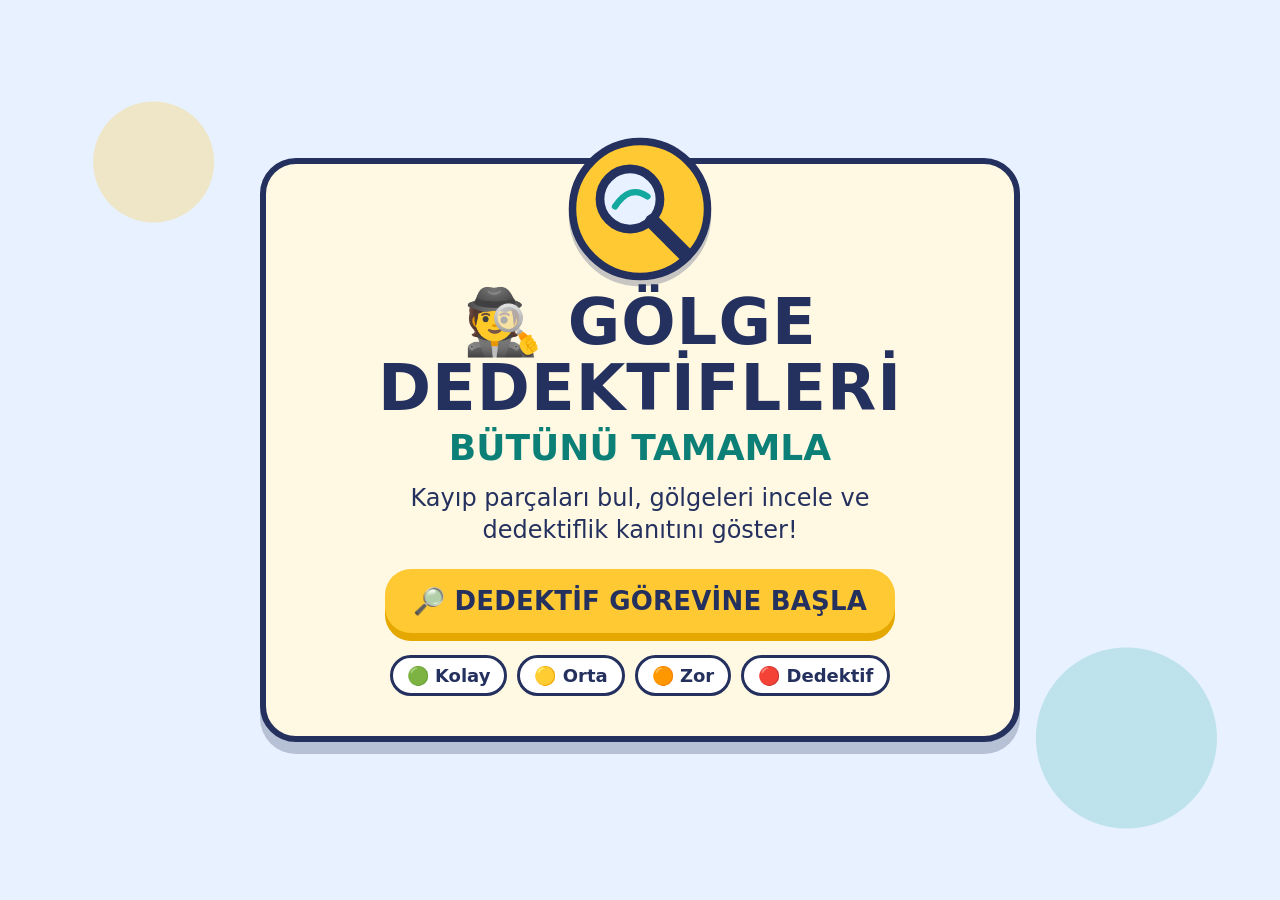
==== index.html @ 1af7e57e "Add files via upload" ====
<!DOCTYPE html>
<html lang="tr">
<head>
<meta charset="UTF-8">
<meta name="viewport" content="width=device-width, initial-scale=1, maximum-scale=1, user-scalable=no, viewport-fit=cover">
<title>Gölge Dedektifleri: Bütünü Tamamla</title>
<style>
:root{
  --ink:#24305e;
  --paper:#fff8e3;
  --sky:#e8f1ff;
  --teal:#13a89e;
  --teal-d:#0c7f77;
  --sun:#ffc933;
  --sun-d:#e5a800;
  --coral:#ff7a59;
  --coral-d:#d9553a;
  --lilac:#8f7cf0;
  --good:#2fb36b;
  --scene:300px;
  --font:"Trebuchet MS","Segoe UI","Arial Rounded MT Bold","Nunito",system-ui,sans-serif;
}
*{box-sizing:border-box;-webkit-tap-highlight-color:transparent}
html,body{margin:0;height:100%;overflow:hidden;background:var(--sky);font-family:var(--font);color:var(--ink);overscroll-behavior:none}
body{touch-action:none;user-select:none;-webkit-user-select:none}
button{font-family:inherit;color:inherit;cursor:pointer;touch-action:manipulation}
button:focus-visible{outline:4px solid var(--lilac);outline-offset:3px}

/* ---------- genel ekran düzeni ---------- */
.screen{position:fixed;inset:0;display:none;flex-direction:column;align-items:center;justify-content:center;padding:max(12px,env(safe-area-inset-top)) 14px max(12px,env(safe-area-inset-bottom));overflow:auto;touch-action:pan-y}
.screen.active{display:flex}
#screen-game{justify-content:flex-start;overflow:hidden;touch-action:none;padding:8px 10px max(8px,env(safe-area-inset-bottom))}
.bg-dots{background:
  radial-gradient(circle at 12% 18%,rgba(255,201,51,.28) 0 60px,transparent 61px),
  radial-gradient(circle at 88% 82%,rgba(19,168,158,.2) 0 90px,transparent 91px),
  var(--sky)}

.btn{border:0;border-radius:26px;font-weight:800;letter-spacing:.2px;padding:16px 28px;font-size:clamp(18px,3.4vw,26px);box-shadow:0 7px 0 rgba(0,0,0,.18);transition:transform .08s,box-shadow .08s;min-height:64px}
.btn:active{transform:translateY(5px);box-shadow:0 2px 0 rgba(0,0,0,.18)}
.btn-main{background:var(--sun);color:var(--ink);box-shadow:0 8px 0 var(--sun-d)}
.btn-main:active{box-shadow:0 3px 0 var(--sun-d)}
.btn-teal{background:var(--teal);color:#fff;box-shadow:0 7px 0 var(--teal-d)}
.btn-teal:active{box-shadow:0 2px 0 var(--teal-d)}
.btn-soft{background:#fff;color:var(--ink);box-shadow:0 7px 0 #c9d3ee}

/* ---------- ana menü ---------- */
.menu-card{background:var(--paper);border:6px solid var(--ink);border-radius:36px;padding:clamp(18px,4vw,40px);max-width:760px;width:100%;text-align:center;box-shadow:0 12px 0 rgba(36,48,94,.25);position:relative}
.menu-badge{width:clamp(96px,22vw,150px);height:auto;display:block;margin:-70px auto 6px;filter:drop-shadow(0 6px 0 rgba(36,48,94,.25))}
.menu-card h1{margin:6px 0 0;font-size:clamp(32px,7.5vw,64px);line-height:1.02;letter-spacing:1px;color:var(--ink)}
.menu-card h2{margin:6px 0 14px;font-size:clamp(20px,4.5vw,36px);color:var(--teal-d)}
.menu-card p{margin:0 auto 22px;font-size:clamp(17px,3vw,24px);max-width:560px;line-height:1.35}
.menu-levels{display:flex;gap:10px;justify-content:center;flex-wrap:wrap;margin-top:22px;font-size:clamp(14px,2.4vw,18px);font-weight:700}
.menu-levels span{background:#fff;border-radius:999px;padding:7px 14px;border:3px solid var(--ink)}

/* ---------- üst çubuk ---------- */
.topbar{width:100%;max-width:980px;display:flex;align-items:center;gap:8px;flex:0 0 auto}
.iconbtn{width:52px;height:52px;border-radius:16px;border:3px solid var(--ink);background:#fff;font-size:26px;display:grid;place-items:center;padding:0;flex:0 0 auto;box-shadow:0 4px 0 rgba(36,48,94,.25)}
.iconbtn:active{transform:translateY(3px);box-shadow:0 1px 0 rgba(36,48,94,.25)}
.levelpill{flex:1 1 auto;min-width:0;text-align:center;background:var(--paper);border:3px solid var(--ink);border-radius:18px;padding:5px 10px;font-weight:800;font-size:clamp(13px,2.6vw,20px);line-height:1.15}
.levelpill small{display:block;font-size:.78em;color:var(--teal-d)}
.starcount{background:var(--sun);border:3px solid var(--ink);border-radius:18px;padding:8px 12px;font-weight:900;font-size:clamp(16px,3vw,22px);flex:0 0 auto;white-space:nowrap}
.progress{width:100%;max-width:980px;display:flex;align-items:center;gap:10px;margin:6px 0 4px;flex:0 0 auto;justify-content:center}
.progress .dots{display:flex;gap:2px;flex-wrap:wrap;justify-content:center;font-size:clamp(15px,3.2vw,22px)}
.progress .txt{font-weight:800;font-size:clamp(13px,2.6vw,18px);white-space:nowrap}
.dot{opacity:.45;filter:grayscale(1)}
.dot.done{opacity:1;filter:none}
.dot.now{opacity:1;filter:none;transform:scale(1.25)}

/* ---------- soru balonu ---------- */
.speech{width:100%;max-width:980px;background:#fff;border:4px solid var(--ink);border-radius:22px;padding:8px 14px;display:flex;align-items:center;gap:10px;flex:0 0 auto;box-shadow:0 5px 0 rgba(36,48,94,.2);min-height:60px}
.speech .msg{flex:1;font-size:clamp(17px,3.4vw,28px);font-weight:800;line-height:1.15;text-align:center}
.speech .msg.hintmsg{color:var(--coral-d)}
.speech .msg.softmsg{color:var(--teal-d)}
.speech .msg.goodmsg{color:var(--good)}

/* ---------- sahne ---------- */
.stage{width:100%;max-width:980px;flex:1 1 auto;min-height:0;display:flex;flex-direction:column;align-items:center;justify-content:space-evenly;gap:6px;position:relative}
.scene-row{display:flex;gap:clamp(8px,3vw,36px);justify-content:center;align-items:flex-start;width:100%}
.card{background:var(--paper);border:5px solid var(--ink);border-radius:26px;padding:8px;display:flex;flex-direction:column;align-items:center;box-shadow:0 7px 0 rgba(36,48,94,.22);position:relative}
.card .cap{font-weight:900;font-size:clamp(14px,2.6vw,20px);margin-bottom:2px;display:flex;align-items:center;gap:6px}
.card.shadowcard{background:#dfe6ff}
.card svg.scene{width:var(--scene);height:var(--scene);display:block;touch-action:none;overflow:visible}
.card.glow{animation:glow .9s ease-out}
@keyframes glow{0%{box-shadow:0 0 0 0 rgba(255,201,51,.9)}100%{box-shadow:0 0 0 38px rgba(255,201,51,0)}}
.inspect-ring{animation:pulse 1s ease-in-out infinite}
@keyframes pulse{0%,100%{transform:scale(1)}50%{transform:scale(1.04)}}
.hole{animation:holepulse 1.4s ease-in-out infinite}
@keyframes holepulse{0%,100%{opacity:.95}50%{opacity:.55}}

/* parça tepsisi */
.tray{display:flex;gap:clamp(5px,2.2vw,24px);justify-content:center;align-items:stretch;width:100%}
.slot{background:var(--paper);border:4px dashed var(--ink);border-radius:20px;padding:4px;display:flex;flex-direction:column;align-items:center;justify-content:center;min-width:0;flex:0 1 auto;position:relative}
.slot .lab{font-weight:900;font-size:clamp(12px,2.4vw,17px);margin-bottom:2px}
.slot .cell{display:grid;place-items:center;position:relative}
.piece{position:relative;cursor:grab;touch-action:none;z-index:2;filter:drop-shadow(0 5px 0 rgba(36,48,94,.25));transition:transform .28s cubic-bezier(.3,1.4,.5,1)}
.piece.dragging{transition:none;cursor:grabbing;z-index:50;filter:drop-shadow(0 12px 6px rgba(36,48,94,.3))}
.piece.back{transition:transform .35s cubic-bezier(.3,1.3,.5,1)}
.piece.shake{animation:shake .4s}
.piece.used{opacity:.25;pointer-events:none}
@keyframes shake{0%,100%{rotate:0deg}25%{rotate:-7deg}75%{rotate:7deg}}
.piece svg{display:block;overflow:visible;pointer-events:none}
.slot.pickable{cursor:pointer}
.slot.pickable:active{transform:scale(.97)}
.slot.chosen{border-style:solid;border-color:var(--teal);background:#e6fbf7}
.slot.wrongshake{animation:shake .4s}
.slot.chosen.good{border-color:var(--good);background:#e5ffe9}

/* seçenek butonları (doğru/yanlış, kanıt) */
.choices{display:flex;gap:clamp(10px,3vw,30px);justify-content:center;width:100%;flex-wrap:wrap}
.bigchoice{flex:1 1 200px;max-width:340px;min-height:84px;border-radius:28px;border:5px solid var(--ink);font-weight:900;font-size:clamp(22px,4.6vw,38px);display:flex;align-items:center;justify-content:center;gap:10px;box-shadow:0 8px 0 rgba(36,48,94,.3)}
.bigchoice:active{transform:translateY(5px);box-shadow:0 3px 0 rgba(36,48,94,.3)}
.bigchoice.yes{background:#c9f5d6}
.bigchoice.no{background:#ffd9d0}
.bigchoice.picked-good{background:var(--good);color:#fff}
.bigchoice.picked-soft{animation:shake .4s}

.evidence{display:flex;gap:clamp(8px,2.4vw,22px);justify-content:center;width:100%}
.ev{flex:1 1 0;max-width:290px;background:#fff;border:5px solid var(--ink);border-radius:26px;padding:8px 6px 10px;display:flex;flex-direction:column;align-items:center;gap:4px;box-shadow:0 7px 0 rgba(36,48,94,.28);min-height:clamp(150px,30vh,230px);justify-content:center}
.ev:active{transform:translateY(4px);box-shadow:0 3px 0 rgba(36,48,94,.28)}
.ev .letter{width:clamp(34px,6vw,46px);height:clamp(34px,6vw,46px);border-radius:50%;background:var(--lilac);color:#fff;display:grid;place-items:center;font-weight:900;font-size:clamp(18px,3.4vw,26px)}
.ev svg{width:clamp(70px,16vw,120px);height:clamp(70px,16vw,120px)}
.ev .t{font-weight:900;font-size:clamp(15px,3vw,24px);text-align:center;line-height:1.1}
.ev.picked-good{background:#c9f5d6;border-color:var(--good)}
.ev.picked-soft{animation:shake .4s;background:#fff2d6}

/* alt çubuk */
.bottombar{width:100%;max-width:980px;display:flex;justify-content:center;gap:12px;flex:0 0 auto;padding-top:4px}
.hintbtn{background:#e3e7f5;color:#8c94b5;box-shadow:0 5px 0 #c4cbe3;min-height:56px;padding:10px 22px;font-size:clamp(16px,3vw,22px)}
.hintbtn.ready{background:var(--coral);color:#fff;box-shadow:0 5px 0 var(--coral-d);animation:pulse 1.2s ease-in-out infinite}
.hintbtn:disabled{cursor:default}
.nextbtn{display:none}

/* efektler */
.sparkles{position:fixed;inset:0;pointer-events:none;z-index:200;overflow:hidden}
.spark{position:absolute;font-size:28px;animation:fly 1s ease-out forwards}
@keyframes fly{0%{transform:translate(0,0) scale(.3);opacity:1}100%{transform:translate(var(--dx),var(--dy)) scale(1.3) rotate(160deg);opacity:0}}

/* ödül / son ekranlar */
.reward{background:var(--paper);border:6px solid var(--ink);border-radius:36px;padding:clamp(18px,4vw,36px);max-width:680px;width:100%;text-align:center;box-shadow:0 12px 0 rgba(36,48,94,.25)}
.reward .big{font-size:clamp(56px,min(18vw,15vh),130px);line-height:1;animation:pop .7s cubic-bezier(.3,1.6,.5,1)}
@keyframes pop{0%{transform:scale(.2) rotate(-20deg);opacity:0}100%{transform:scale(1) rotate(0);opacity:1}}
.reward h2{margin:8px 0;font-size:clamp(26px,6vw,46px)}
.reward p{font-size:clamp(17px,3.2vw,26px);margin:8px 0 20px;line-height:1.3}
.reward .row{display:flex;gap:14px;justify-content:center;flex-wrap:wrap}
.reward .stars{font-size:clamp(22px,min(5vw,5vh),40px);margin:4px 0;line-height:1.2}

@media (prefers-reduced-motion:reduce){
  .hole,.inspect-ring,.hintbtn.ready,.card.glow{animation:none}
}
</style>
</head>
<body>

<!-- ============ ANA MENÜ ============ -->
<section id="screen-menu" class="screen bg-dots active">
  <div class="menu-card">
    <svg class="menu-badge" viewBox="0 0 120 120" aria-hidden="true">
      <circle cx="60" cy="60" r="54" fill="#ffc933" stroke="#24305e" stroke-width="6"/>
      <circle cx="52" cy="52" r="24" fill="#e8f1ff" stroke="#24305e" stroke-width="7"/>
      <path d="M70 70 L96 96" stroke="#24305e" stroke-width="12" stroke-linecap="round"/>
      <path d="M40 58 Q52 40 66 50" stroke="#13a89e" stroke-width="5" fill="none" stroke-linecap="round"/>
    </svg>
    <h1>🕵️ GÖLGE DEDEKTİFLERİ</h1>
    <h2>BÜTÜNÜ TAMAMLA</h2>
    <p>Kayıp parçaları bul, gölgeleri incele ve dedektiflik kanıtını göster!</p>
    <button id="btn-start" class="btn btn-main">🔎 DEDEKTİF GÖREVİNE BAŞLA</button>
    <div class="menu-levels" aria-hidden="true">
      <span>🟢 Kolay</span><span>🟡 Orta</span><span>🟠 Zor</span><span>🔴 Dedektif</span>
    </div>
  </div>
</section>

<!-- ============ OYUN ============ -->
<section id="screen-game" class="screen bg-dots">
  <div class="topbar">
    <button class="iconbtn" id="btn-home" aria-label="Ana menü">🏠</button>
    <div class="levelpill" id="levelpill"></div>
    <button class="iconbtn" id="btn-voice" aria-label="Sesi aç veya kapat">🔊</button>
    <div class="starcount" id="starcount">⭐ 0</div>
  </div>
  <div class="progress"><div class="dots" id="dots"></div><div class="txt" id="progtxt"></div></div>
  <div class="speech">
    <button class="iconbtn" id="btn-repeat" aria-label="Yönergeyi tekrar dinle" style="width:46px;height:46px;font-size:22px">🔈</button>
    <div class="msg" id="msg"></div>
  </div>
  <div class="stage" id="stage"></div>
  <div class="bottombar">
    <button class="btn hintbtn" id="btn-hint" disabled>💡 İPUCU</button>
  </div>
</section>

<!-- ============ DÜZEY BİTTİ ============ -->
<section id="screen-level" class="screen bg-dots">
  <div class="reward">
    <div class="big">🏅</div>
    <h2>GÖLGE DEDEKTİFİ ROZETİ</h2>
    <div class="stars" id="level-stars"></div>
    <p id="level-text"></p>
    <div class="row"><button class="btn btn-main" id="btn-nextlevel">▶ SONRAKİ DÜZEY</button></div>
  </div>
</section>

<!-- ============ OYUN SONU ============ -->
<section id="screen-end" class="screen bg-dots">
  <div class="reward">
    <div class="big">🏆</div>
    <h2>USTA GÖLGE DEDEKTİFİ</h2>
    <h2 style="color:var(--teal-d)">🎉 TEBRİKLER, GÖLGE DEDEKTİFİ!</h2>
    <div class="stars" id="end-stars"></div>
    <p>Kayıp parçaları buldun, gölgeleri karşılaştırdın ve kararlarının kanıtını gösterdin!</p>
    <div class="row">
      <button class="btn btn-main" id="btn-replay">🔄 TEKRAR OYNA</button>
      <button class="btn btn-teal" id="btn-menu">🏠 ANA MENÜ</button>
    </div>
  </div>
</section>

<div class="sparkles" id="sparkles" aria-hidden="true"></div>

<script>
"use strict";
/* =====================================================================
   GÖLGE DEDEKTİFLERİ: BÜTÜNÜ TAMAMLA
   ---------------------------------------------------------------------
   1) ÇİZİM KÜTÜPHANESİ (OBJECTS): her nesne 200x200'lük bir alanda,
      parçalardan oluşur. Parça = { id, d (SVG path), c (renk), x (ekstra süs) }
   2) GÖREV VERİ TABANI (TASKS): yeni görev eklemek için diziye yeni bir
      nesne eklemek yeterlidir (aşağıdaki açıklamalara bak).
   3) OYUN MOTORU: durum yönetimi, sürükle-bırak, değerlendirme, kanıt, ipucu
   ===================================================================== */

/* ---------- küçük yol (path) yardımcıları ---------- */
const E=(cx,cy,rx,ry)=>`M${cx-rx},${cy}a${rx},${ry} 0 1,0 ${2*rx},0a${rx},${ry} 0 1,0 ${-2*rx},0Z`;
const R=(x,y,w,h,r)=>`M${x+r},${y}h${w-2*r}a${r},${r} 0 0 1 ${r},${r}v${h-2*r}a${r},${r} 0 0 1 ${-r},${r}h${-(w-2*r)}a${r},${r} 0 0 1 ${-r},${-r}v${-(h-2*r)}a${r},${r} 0 0 1 ${r},${-r}Z`;
const P=(...p)=>"M"+p.map(q=>q.join(",")).join("L")+"Z";
const EYE=(cx,cy,r=6)=>({d:E(cx,cy,r,r),c:"#fff"});
const PUPIL=(cx,cy,r=3)=>({d:E(cx,cy,r,r),c:"#24305e"});

/* ---------- NESNE ÇİZİMLERİ ---------- */
const OBJECTS={
  kelebek:{name:"Kelebek",parts:[
    {id:"kanatUL",name:"sol üst kanat",c:"#ff7aa8",d:"M96,98 C70,40 25,35 22,70 C20,95 55,105 96,106Z",x:[{d:E(52,72,10,10),c:"#fff"}]},
    {id:"kanatUR",name:"sağ üst kanat",c:"#ff7aa8",d:"M104,98 C130,40 175,35 178,70 C180,95 145,105 104,106Z",x:[{d:E(148,72,10,10),c:"#fff"}]},
    {id:"kanatLL",name:"sol alt kanat",c:"#ffb347",d:"M96,108 C60,108 35,125 45,155 C55,180 90,160 97,125Z",x:[{d:E(65,142,7,7),c:"#fff"}]},
    {id:"kanatLR",name:"sağ alt kanat",c:"#ffb347",d:"M104,108 C140,108 165,125 155,155 C145,180 110,160 103,125Z",x:[{d:E(135,142,7,7),c:"#fff"}]},
    {id:"govde",name:"gövde",c:"#6b4430",d:R(93,66,14,88,7)},
    {id:"anten",name:"anten",c:"#6b4430",d:"M97,70 Q86,48 76,44 L79,39 Q94,46 101,68Z M103,70 Q114,48 124,44 L121,39 Q106,46 99,68Z"}
  ]},
  balik:{name:"Balık",parts:[
    {id:"kuyruk",name:"kuyruk",c:"#ff9f43",d:"M52,100 L8,62 Q22,100 8,138Z"},
    {id:"ustYuzgec",name:"üst yüzgeç",c:"#ff9f43",d:"M78,70 Q92,32 128,66Z"},
    {id:"altYuzgec",name:"alt yüzgeç",c:"#ff9f43",d:"M82,130 Q98,168 124,132Z"},
    {id:"govde",name:"gövde",c:"#29b6f6",d:"M45,100 C60,60 130,55 175,100 C130,148 60,142 45,100Z",x:[EYE(142,92,8),PUPIL(144,92,4),{d:"M96,86 Q106,100 96,114",c:"none"}]}
  ]},
  araba:{name:"Araba",parts:[
    {id:"kabin",name:"kabin",c:"#e8433f",d:"M48,104 L68,60 L122,60 L160,104Z",x:[{d:"M72,98 L84,68 L116,68 L116,98Z",c:"#cfeaff"},{d:"M124,98 L124,68 L128,68 L150,98Z",c:"#cfeaff"}]},
    {id:"govde",name:"gövde",c:"#c92f2b",d:R(14,100,172,46,14),x:[{d:E(178,118,5,5),c:"#ffe27a"}]},
    {id:"teker1",name:"arka teker",c:"#3a3f5c",d:E(56,148,21,21),x:[{d:E(56,148,8,8),c:"#c9d3ee"}]},
    {id:"teker2",name:"ön teker",c:"#3a3f5c",d:E(144,148,21,21),x:[{d:E(144,148,8,8),c:"#c9d3ee"}]}
  ]},
  ev:{name:"Ev",parts:[
    {id:"govde",name:"duvar",c:"#ffd38a",d:R(38,98,124,78,4),x:[{d:R(50,112,28,26,3),c:"#cfeaff"}]},
    {id:"baca",name:"baca",c:"#8b5e3c",d:"M122,72 L122,46 L148,46 L148,92Z"},
    {id:"cati",name:"çatı",c:"#e8433f",d:"M16,104 L78,42 L184,104Z"},
    {id:"kapi",name:"kapı",c:"#8b5e3c",d:R(100,126,30,50,4),x:[{d:E(124,152,3,3),c:"#ffe27a"}]}
  ]},
  agac:{name:"Ağaç",parts:[
    {id:"govde",name:"gövde",c:"#8b5e3c",d:"M88,176 L92,112 L108,112 L112,176Z"},
    {id:"dal",name:"dal",c:"#8b5e3c",d:"M100,150 L134,114 L142,120 L106,160Z"},
    {id:"yaprakSol",name:"sol yaprak kümesi",c:"#3cb371",d:"M40,100 C20,70 52,46 82,60 C96,76 96,110 76,124 C58,132 46,114 40,100Z"},
    {id:"yaprakSag",name:"sağ yaprak kümesi",c:"#2fa05f",d:"M160,96 C176,66 142,44 116,58 C102,76 106,110 124,122 C142,130 154,112 160,96Z"},
    {id:"yaprakUst",name:"üst yaprak kümesi",c:"#46c37b",d:"M64,66 C60,26 126,16 140,52 C148,76 120,90 100,86 C80,90 66,82 64,66Z"}
  ]},
  cicek:{name:"Çiçek",parts:[
    {id:"sap",name:"sap",c:"#2fa05f",d:"M96,100 L104,100 L106,184 L98,184Z"},
    {id:"yaprak",name:"yaprak",c:"#3cb371",d:"M104,150 C130,120 160,128 168,142 C150,166 120,168 104,158Z"},
    {id:"petalSol",name:"sol taç yaprak",c:"#ff7aa8",d:"M92,90 C60,100 24,80 34,52 C60,34 92,56 96,86Z"},
    {id:"petalSag",name:"sağ taç yaprak",c:"#ff7aa8",d:"M108,90 C140,100 176,80 166,52 C140,34 108,56 104,86Z"},
    {id:"petalUst",name:"üst taç yaprak",c:"#ff93b9",d:"M84,70 C60,30 90,8 100,10 C110,8 140,30 116,70Z"},
    {id:"merkez",name:"orta",c:"#ffc933",d:E(100,74,18,18)}
  ]},
  uçurtma:{name:"Uçurtma",parts:[
    {id:"ustSol",name:"sol üst bölüm",c:"#ff7a59",d:"M100,14 L48,76 L100,96Z"},
    {id:"ustSag",name:"sağ üst bölüm",c:"#ffc933",d:"M100,14 L152,76 L100,96Z"},
    {id:"altSol",name:"sol alt bölüm",c:"#13a89e",d:"M48,76 L100,96 L100,152Z"},
    {id:"altSag",name:"sağ alt bölüm",c:"#8f7cf0",d:"M152,76 L100,96 L100,152Z"},
    {id:"ip",name:"ip",c:"#24305e",d:"M98,152 C70,170 130,172 96,194 L100,196 C136,172 78,168 102,152Z"},
    {id:"kurdele",name:"kurdele",c:"#ff7a59",d:"M96,176 L74,168 L78,184Z M110,184 L132,178 L128,194Z"}
  ]},
  kedi:{name:"Kedi",parts:[
    {id:"kuyruk",name:"kuyruk",c:"#f2a65a",d:"M46,152 C14,150 6,110 22,90 C30,84 36,92 30,104 C26,120 36,134 54,136Z"},
    {id:"govde",name:"gövde",c:"#f2a65a",d:"M44,120 C44,92 100,86 130,104 C150,118 146,166 126,172 L58,172 C46,168 44,140 44,120Z"},
    {id:"kafa",name:"kafa",c:"#f7b772",d:"M116,70 C116,48 168,46 176,72 C182,98 164,114 146,114 C126,112 116,92 116,70Z",x:[EYE(142,80,6),PUPIL(144,80,3),EYE(164,80,6),PUPIL(166,80,3),{d:"M150,94 L156,94 L153,99Z",c:"#ff7a8a"}]},
    {id:"kulakSol",name:"sol kulak",c:"#f7b772",d:"M118,60 L124,26 L146,50Z"},
    {id:"kulakSag",name:"sağ kulak",c:"#f7b772",d:"M148,50 L172,28 L176,64Z"},
    {id:"on",name:"ön ayak",c:"#f2a65a",d:R(112,150,22,34,8)},
    {id:"arka",name:"arka ayak",c:"#f2a65a",d:R(56,150,22,34,8)}
  ]},
  kus:{name:"Kuş",parts:[
    {id:"kuyruk",name:"kuyruk",c:"#13a89e",d:"M52,108 L6,92 L14,112 L4,128 L16,134 L54,126Z"},
    {id:"govde",name:"gövde",c:"#29b6f6",d:"M48,112 C48,74 118,60 148,92 C164,112 140,148 100,150 C66,152 48,134 48,112Z"},
    {id:"kanat",name:"kanat",c:"#1e88c9",d:"M62,104 C70,70 106,62 124,70 C116,96 98,122 62,124Z"},
    {id:"bas",name:"baş",c:"#29b6f6",d:E(150,76,26,26),x:[EYE(158,72,6),PUPIL(160,72,3)]},
    {id:"gaga",name:"gaga",c:"#ffc933",d:"M172,70 L198,80 L172,90Z"},
    {id:"bacak",name:"bacak",c:"#ff9f43",d:"M96,148 L100,148 L102,176 L116,180 L116,184 L96,184Z M120,146 L124,146 L126,176 L140,180 L140,184 L120,184Z"}
  ]},
  roket:{name:"Roket",parts:[
    {id:"govde",name:"gövde",c:"#e9eefc",d:"M100,12 C140,44 140,120 132,150 L68,150 C60,120 60,44 100,12Z",x:[{d:E(100,76,17,17),c:"#7cc4ff"},{d:E(100,76,10,10),c:"#cfeaff"}]},
    {id:"burun",name:"burun",c:"#ff7a59",d:"M100,12 C116,26 126,40 130,54 L70,54 C74,40 84,26 100,12Z"},
    {id:"kanatSol",name:"sol kanat",c:"#e8433f",d:"M68,108 L28,162 L68,148Z"},
    {id:"kanatSag",name:"sağ kanat",c:"#e8433f",d:"M132,108 L176,150 L132,148Z"},
    {id:"alev",name:"alev",c:"#ffc933",d:"M80,152 L120,152 C124,176 108,190 100,198 C92,190 76,176 80,152Z"}
  ]},
  gemi:{name:"Gemi",parts:[
    {id:"yelken",name:"büyük yelken",c:"#fff",d:"M96,22 L96,112 L38,112Z",x:[]},
    {id:"yelken2",name:"küçük yelken",c:"#ffd38a",d:"M106,40 L106,112 L160,112Z"},
    {id:"direk",name:"direk",c:"#6b4430",d:R(98,18,6,100,2)},
    {id:"govde",name:"tekne",c:"#e8433f",d:"M20,118 L180,118 C170,150 150,166 120,166 L70,166 C42,164 26,140 20,118Z",x:[{d:E(60,138,7,7),c:"#cfeaff"},{d:E(90,140,7,7),c:"#cfeaff"}]},
    {id:"bayrak",name:"bayrak",c:"#ffc933",d:"M104,18 L132,26 L104,34Z"}
  ]},
  robot:{name:"Robot",parts:[
    {id:"anten",name:"anten",c:"#ff7a59",d:"M98,16 L102,16 L102,34 L98,34Z M92,6 L108,6 L108,18 L92,18Z"},
    {id:"kafa",name:"kafa",c:"#9fb4e8",d:R(60,34,80,56,14),x:[{d:E(82,62,10,10),c:"#fff"},{d:E(118,62,10,10),c:"#fff"},PUPIL(84,62,4),PUPIL(120,62,4),{d:R(86,78,28,6,3),c:"#24305e"}]},
    {id:"govde",name:"gövde",c:"#6c84d6",d:R(54,96,92,64,10),x:[{d:E(100,128,14,14),c:"#ffc933"}]},
    {id:"kolSol",name:"sol kol",c:"#9fb4e8",d:"M54,104 L28,128 L22,176 L42,176 L46,140 L60,126Z"},
    {id:"kolSag",name:"sağ kol",c:"#9fb4e8",d:"M146,104 L172,90 L184,60 L168,56 L160,78 L140,92Z"},
    {id:"bacakSol",name:"sol bacak",c:"#4a63b8",d:R(64,160,26,34,6)},
    {id:"bacakSag",name:"sağ bacak",c:"#4a63b8",d:R(110,160,26,34,6)}
  ]}
};
/* uçurtma anahtarı Türkçe karakter içeriyor; kolay kullanım için takma ad */
OBJECTS.ucurtma=OBJECTS["uçurtma"];

/* ---------- KANIT TÜRLERİ ---------- */
const EVIDENCE={
  outline:{text:"Dış hattı aynı.",icon:"outline"},
  direction:{text:"Yönü aynı.",icon:"direction"},
  fit:{text:"Bütündeki boşluğa uyuyor.",icon:"fit"},
  shape:{text:"Parçanın biçimi aynı.",icon:"shape"},
  dirDiff:{text:"Yönü farklı.",icon:"dirdiff"}
};

/* =====================================================================
   GÖREV VERİ TABANI
   ---------------------------------------------------------------------
   id               : görev numarası
   level            : 1-4
   type             : "missing" (parça sürükle), "check" (doğru/yanlış),
                      "evidencePart" (parça + kanıt),
                      "evidenceShadow" (gölge seç + kanıt),
                      "detective" (incele + parça + kontrol + kanıt)
   objectName       : ekranda görünen ad (sesli/yazılı)
   objectImage      : OBJECTS içindeki anahtar (renkli nesne)
   shadowImage      : { object, mirror, omit, swap } -> gölge tanımı
                      mirror: true  -> gölge ters yöne bakar
                      omit: "id"    -> o parça gölgede eksiktir (boşluk)
                      swap: { id:"yeni path" } -> o parçanın şekli değişir
   missingPart      : eksik parçanın id'si
   partOptions      : [{kind:"correct"|"mirror"|"flipV"|"rotate"|"stretch"|"other", ...}]
                      stretch: sx, sy (1'e yakınsa zor) | rotate: deg | other: part (id)
   correctPart      : partOptions içindeki doğru seçeneğin sırası (0'dan başlar)
   direction        : nesnenin baktığı yön ("sağ","sol","yukarı"...) (bilgi amaçlı)
   question         : ekranda görünen/sesli okunan soru
   evidenceOptions  : [kanıt anahtarları] (3 adet)
   correctEvidence  : doğru kanıt anahtarı
   isCorrectMatching: (check/detective) eşleştirme doğru mu?
   hint             : ipucu metinleri dizisi (cevabı doğrudan söylemez)
   ===================================================================== */
const TASKS=[
  /* ---------------- DÜZEY 1 : NESİ EKSİK? ---------------- */
  {id:1,level:1,type:"missing",objectName:"Kelebek",objectImage:"kelebek",
   shadowImage:{object:"kelebek",omit:"kanatUR"},missingPart:"kanatUR",
   partOptions:[{kind:"stretch",sx:.55,sy:1.15},{kind:"correct"},{kind:"mirror"}],correctPart:1,direction:"sağ",
   question:"Kayıp parçayı bul!",
   hint:["Parçanın biçimine dikkat et.","Boşluğun şekline bak."]},
  {id:2,level:1,type:"missing",objectName:"Balık",objectImage:"balik",
   shadowImage:{object:"balik",omit:"kuyruk"},missingPart:"kuyruk",
   partOptions:[{kind:"mirror"},{kind:"stretch",sx:.6,sy:.7},{kind:"correct"}],correctPart:2,direction:"sağ",
   question:"Kayıp parçayı bul!",
   hint:["Balığın kuyruğu hangi yöne bakıyor?","Parçanın yönünü incele."]},
  {id:3,level:1,type:"missing",objectName:"Ev",objectImage:"ev",
   shadowImage:{object:"ev",omit:"cati"},missingPart:"cati",
   partOptions:[{kind:"correct"},{kind:"mirror"},{kind:"stretch",sx:.7,sy:1.5}],correctPart:0,direction:"sağ",
   question:"Kayıp parçayı bul!",
   hint:["Çatının en yüksek yeri nerede?","Sağ ve sol tarafı karşılaştır."]},

  /* ---------------- DÜZEY 2 : DEDEKTİF KONTROLÜ ---------------- */
  {id:4,level:2,type:"check",objectName:"Kedi",objectImage:"kedi",
   shadowImage:{object:"kedi",mirror:true},isCorrectMatching:false,direction:"sağ",
   question:"Dedektif, eşleştirme doğru mu?",
   hint:["Kedinin yüzü hangi tarafa bakıyor?","Sağ ve sol tarafı karşılaştır."]},
  {id:5,level:2,type:"check",objectName:"Balık",objectImage:"balik",
   shadowImage:{object:"balik"},isCorrectMatching:true,direction:"sağ",
   question:"Dedektif, eşleştirme doğru mu?",
   hint:["Dış hatlara dikkat et.","Yüzgeçleri ve kuyruğu karşılaştır."]},
  {id:6,level:2,type:"check",objectName:"Araba",objectImage:"araba",
   shadowImage:{object:"araba",swap:{kabin:"M48,104 L84,60 L138,60 L160,104Z"}},isCorrectMatching:false,direction:"sağ",
   question:"Dedektif, eşleştirme doğru mu?",
   hint:["Arabanın üst kısmının biçimine bak.","Dış hatlara dikkat et."]},
  {id:7,level:2,type:"check",objectName:"Kuş",objectImage:"kus",
   shadowImage:{object:"kus"},isCorrectMatching:true,direction:"sağ",
   question:"Dedektif, eşleştirme doğru mu?",
   hint:["Kuşun gagası hangi yöne bakıyor?","Dış hatlara ve yöne bak."]},

  /* ---------------- DÜZEY 3 : KANITINI GÖSTER ---------------- */
  {id:8,level:3,type:"evidencePart",objectName:"Roket",objectImage:"roket",
   shadowImage:{object:"roket",omit:"kanatSag"},missingPart:"kanatSag",
   partOptions:[{kind:"correct"},{kind:"mirror"},{kind:"flipV"}],correctPart:0,direction:"yukarı",
   question:"Neden bu parçayı seçtin?",
   evidenceOptions:["outline","direction","fit"],correctEvidence:"direction",
   hint:["Kanadın hangi yöne uzandığına bak.","Sağ ve sol tarafı karşılaştır."]},
  {id:9,level:3,type:"evidenceShadow",objectName:"Gemi",objectImage:"gemi",
   shadowOptions:[{object:"gemi",mirror:true},{object:"gemi",swap:{govde:"M20,118 L180,118 L160,166 L40,166Z"}},{object:"gemi"}],correctShadow:2,
   question:"Neden bu gölgeyi seçtin?",
   evidenceOptions:["fit","shape","direction"],correctEvidence:"shape",direction:"sağ",
   hint:["Geminin teknesinin biçimine bak.","Dış hatlara dikkat et."]},
  {id:10,level:3,type:"evidencePart",objectName:"Ağaç",objectImage:"agac",
   shadowImage:{object:"agac",omit:"yaprakSol"},missingPart:"yaprakSol",
   partOptions:[{kind:"other",part:"yaprakSag"},{kind:"correct"},{kind:"rotate",deg:90}],correctPart:1,direction:"sol",
   question:"Neden bu parçayı seçtin?",
   evidenceOptions:["fit","outline","direction"],correctEvidence:"fit",
   hint:["Boşluğun şekline bak.","Parçanın bütündeki yerine dikkat et."]},

  /* ---------------- DÜZEY 4 : DEDEKTİF ---------------- */
  {id:11,level:4,type:"detective",objectName:"Robot",objectImage:"robot",
   shadowImage:{object:"robot",omit:"kolSag"},missingPart:"kolSag",
   partOptions:[{kind:"correct"},{kind:"stretch",sx:.85,sy:1.12},{kind:"mirror"},{kind:"rotate",deg:180}],correctPart:0,direction:"sağ",
   question:"Dedektif, eşleştirme doğru mu?",isCorrectMatching:true,
   evidenceOptions:["outline","fit","direction"],correctEvidence:"fit",
   hint:["Kolun yönünü incele.","Parçanın bütündeki yerine dikkat et."]},
  {id:12,level:4,type:"detective",objectName:"Kedi",objectImage:"kedi",
   shadowImage:{object:"kedi",omit:"kuyruk",mirror:true},missingPart:"kuyruk",
   partOptions:[{kind:"stretch",sx:.8,sy:1.1},{kind:"mirror"},{kind:"correct"},{kind:"rotate",deg:25}],correctPart:2,direction:"sağ",
   question:"Dedektif, eşleştirme doğru mu?",isCorrectMatching:false,
   evidenceOptions:["dirDiff","shape","fit"],correctEvidence:"dirDiff",
   hint:["Kuyruğu tamamladıktan sonra kedinin yüzüne bak.","Sağ ve sol tarafı karşılaştır."]},
  {id:13,level:4,type:"detective",objectName:"Kuş",objectImage:"kus",
   shadowImage:{object:"kus",omit:"kanat"},missingPart:"kanat",
   partOptions:[{kind:"mirror"},{kind:"stretch",sx:.9,sy:1.1},{kind:"correct"},{kind:"flipV"}],correctPart:2,direction:"sağ",
   question:"Dedektif, eşleştirme doğru mu?",isCorrectMatching:true,
   evidenceOptions:["shape","outline","direction"],correctEvidence:"shape",
   hint:["Kanadın eğimini incele.","Dış hatlara dikkat et."]}
];

const LEVELS={
  1:{icon:"🟢",name:"DÜZEY 1 – KOLAY",sub:"Nesi eksik?",intro:"Dikkatlice incele. Gölgenin nesi eksik?"},
  2:{icon:"🟡",name:"DÜZEY 2 – ORTA",sub:"Dedektif kontrolü",intro:"Şimdi kontrol zamanı! Dedektif, sence bu eşleştirme doğru mu?"},
  3:{icon:"🟠",name:"DÜZEY 3 – ZOR",sub:"Kanıtını göster",intro:"Bu kez kararının kanıtını göstereceksin!"},
  4:{icon:"🔴",name:"DÜZEY 4 – DEDEKTİF",sub:"Gerçek dedektif görevi",intro:"Son düzey! Önce incele, sonra parçayı bul, sonra kontrol et."}
};

/* =====================================================================
   OYUN DURUMU
   ===================================================================== */
const state={
  currentLevel:1,
  currentQuestion:0,   // TASKS dizisindeki sıra
  score:0,
  stars:0,
  selectedPart:null,
  completedQuestions:0,
  hintUsed:0,
  // görev içi
  attempts:0,
  phase:"",
  locked:false,
  hintReadyTimer:null,
  hintIndex:0,
  voiceOn:true
};
function resetTaskState(){
  state.selectedPart=null;
  state.attempts=0;
  state.phase="";
  state.locked=false;
  state.hintIndex=0;
  clearTimeout(state.hintReadyTimer);
  setHintReady(false);
}
function resetAllProgress(){
  state.currentLevel=1;state.currentQuestion=0;state.score=0;state.stars=0;
  state.completedQuestions=0;state.hintUsed=0;
  resetTaskState();
}

/* =====================================================================
   YARDIMCILAR
   ===================================================================== */
const $=s=>document.querySelector(s);
const SVGNS="http://www.w3.org/2000/svg";
const stage=$("#stage"),msgEl=$("#msg");
const sleep=ms=>new Promise(r=>setTimeout(r,ms));
let currentSpeech="";

function showScreen(id){
  document.querySelectorAll(".screen").forEach(s=>s.classList.remove("active"));
  $("#"+id).classList.add("active");
  if(id!=="screen-game"){stopSpeech()}
}

/* ---------- SES ---------- */
let audioCtx=null;
function tone(freqs,dur=.14,type="sine",vol=.12){
  if(!state.voiceOn)return;
  try{
    audioCtx=audioCtx||new (window.AudioContext||window.webkitAudioContext)();
    let t=audioCtx.currentTime;
    freqs.forEach((f,i)=>{
      const o=audioCtx.createOscillator(),g=audioCtx.createGain();
      o.type=type;o.frequency.value=f;o.connect(g);g.connect(audioCtx.destination);
      g.gain.setValueAtTime(0,t+i*dur);g.gain.linearRampToValueAtTime(vol,t+i*dur+.02);
      g.gain.exponentialRampToValueAtTime(.0001,t+i*dur+dur+.12);
      o.start(t+i*dur);o.stop(t+i*dur+dur+.15);
    });
  }catch(e){}
}
const sfx={
  good:()=>tone([660,880,1100],.1),
  soft:()=>tone([330,294],.12,"triangle",.09),
  snap:()=>tone([520,780],.07,"sine",.12),
  star:()=>tone([880,1175,1568],.09),
  pick:()=>tone([500],.06,"sine",.07)
};
let trVoice=null;
function pickVoice(){
  if(!("speechSynthesis" in window))return;
  const vs=speechSynthesis.getVoices();
  trVoice=vs.find(v=>/^tr/i.test(v.lang)&&/female|kadın|yelda|filiz|seda/i.test(v.name))||vs.find(v=>/^tr/i.test(v.lang))||null;
}
if("speechSynthesis" in window){pickVoice();speechSynthesis.onvoiceschanged=pickVoice}
function stopSpeech(){try{if("speechSynthesis" in window)speechSynthesis.cancel()}catch(e){}}
function speak(text){
  currentSpeech=text;
  if(!state.voiceOn||!("speechSynthesis" in window))return;
  try{
    speechSynthesis.cancel();
    const u=new SpeechSynthesisUtterance(text);
    u.lang="tr-TR";if(trVoice)u.voice=trVoice;
    u.rate=.92;u.pitch=1.2;u.volume=1;
    speechSynthesis.speak(u);
  }catch(e){}
}
/* ekranda göster + sesli oku */
function say(text,cls="",voice=true){
  msgEl.textContent=text;
  msgEl.className="msg "+cls;
  if(voice)speak(text);
}

/* ---------- efektler ---------- */
function sparkle(x,y,emojis=["⭐","✨","🌟"],n=10){
  const box=$("#sparkles");
  for(let i=0;i<n;i++){
    const s=document.createElement("div");s.className="spark";
    s.textContent=emojis[i%emojis.length];
    const a=Math.random()*Math.PI*2,r=60+Math.random()*90;
    s.style.left=x+"px";s.style.top=y+"px";
    s.style.setProperty("--dx",Math.cos(a)*r+"px");s.style.setProperty("--dy",Math.sin(a)*r+"px");
    box.appendChild(s);setTimeout(()=>s.remove(),1000);
  }
}
function sparkleEl(el,n){const r=el.getBoundingClientRect();sparkle(r.left+r.width/2,r.top+r.height/2,undefined,n)}

/* ---------- SVG oluşturma ---------- */
function partsOf(key){return OBJECTS[key].parts}
function getPart(key,id){return partsOf(key).find(p=>p.id===id)}
function pathEl(d,fill,extra={}){
  const p=document.createElementNS(SVGNS,"path");
  p.setAttribute("d",d);p.setAttribute("fill",fill);
  for(const k in extra)p.setAttribute(k,extra[k]);
  return p;
}
function colorPartGroup(part,deco=true){
  const g=document.createElementNS(SVGNS,"g");
  g.appendChild(pathEl(part.d,part.c,{stroke:"rgba(36,48,94,.55)","stroke-width":2.5,"stroke-linejoin":"round"}));
  if(deco&&part.x)part.x.forEach(x=>{ if(x.c!=="none")g.appendChild(pathEl(x.d,x.c)) });
  return g;
}
function mirrorTf(){return "translate(200,0) scale(-1,1)"}

/* tam renkli nesne */
function buildObjectSVG(key){
  const svg=document.createElementNS(SVGNS,"svg");
  svg.setAttribute("viewBox","0 0 200 200");svg.classList.add("scene");
  partsOf(key).forEach(p=>svg.appendChild(colorPartGroup(p)));
  return svg;
}
/* gölge: tek renk, belirgin dış hat; omit -> boşluk; swap -> şekil değişir */
const SHADOW_COLOR="#2c3a73";
function buildShadowSVG(def){
  const svg=document.createElementNS(SVGNS,"svg");
  svg.setAttribute("viewBox","0 0 200 200");svg.classList.add("scene");
  const g=document.createElementNS(SVGNS,"g");
  if(def.mirror)g.setAttribute("transform",mirrorTf());
  let holeEl=null;
  partsOf(def.object).forEach(p=>{
    const d=(def.swap&&def.swap[p.id])?def.swap[p.id]:p.d;
    if(def.omit===p.id){
      holeEl=pathEl(d,"rgba(255,255,255,.9)",{stroke:"#ff7a59","stroke-width":4,"stroke-dasharray":"8 6","stroke-linejoin":"round",class:"hole"});
      g.appendChild(holeEl);
    }else{
      g.appendChild(pathEl(d,SHADOW_COLOR,{stroke:SHADOW_COLOR,"stroke-width":3,"stroke-linejoin":"round"}));
    }
  });
  svg.appendChild(g);
  svg._hole=holeEl;svg._def=def;svg._g=g;
  return svg;
}
/* boşluğu doldur (doğru parça yerleştiğinde gölge tamamlanır) */
function fillHole(shadowSvg){
  const h=shadowSvg._hole;if(!h)return;
  h.removeAttribute("class");
  h.setAttribute("fill",SHADOW_COLOR);h.setAttribute("stroke",SHADOW_COLOR);h.removeAttribute("stroke-dasharray");
  h.setAttribute("stroke-width",3);
}

/* ---------- parça seçeneklerinin çizimi ---------- */
/* Parça, gölgedeki boşlukla AYNI ölçekte ve koordinatta çizilir; bu sayede
   doğru parça tam oturur. Ekran piksel ölçeği = sahne boyutu / 200. */
function optionTransform(opt,cx,cy){
  switch(opt.kind){
    case "mirror": return `translate(${cx},0) scale(-1,1) translate(${-cx},0)`;
    case "flipV":  return `translate(0,${cy}) scale(1,-1) translate(0,${-cy})`;
    case "rotate": return `rotate(${opt.deg} ${cx} ${cy})`;
    case "stretch":return `translate(${cx},${cy}) scale(${opt.sx},${opt.sy}) translate(${-cx},${-cy})`;
    default: return "";
  }
}
let measureSvg=null;
function bboxOf(builderFn){
  if(!measureSvg){
    measureSvg=document.createElementNS(SVGNS,"svg");
    measureSvg.setAttribute("width","0");measureSvg.setAttribute("height","0");
    measureSvg.style.cssText="position:absolute;left:-9999px;top:-9999px;visibility:hidden";
    document.body.appendChild(measureSvg);
  }
  const g=document.createElementNS(SVGNS,"g");
  builderFn(g);measureSvg.appendChild(g);
  const b=g.getBBox();measureSvg.removeChild(g);
  return {x:b.x,y:b.y,w:b.width,h:b.height};
}
/* Bir parça seçeneği için { svg, w, h, cx, cy } üretir.
   shadowDef.mirror varsa doğru parça da gölgenin yönüne göre çizilir. */
function buildPieceSVG(task,opt,shadowDef){
  let part=getPart(task.shadowImage.object,task.missingPart);
  if(opt.kind==="other")part=getPart(task.shadowImage.object,opt.part);
  const holePart=getPart(task.shadowImage.object,task.missingPart);
  const hb0=bboxOf(g=>g.appendChild(pathEl(holePart.d,"#000")));
  let cx=hb0.x+hb0.w/2,cy=hb0.y+hb0.h/2;
  const tf=[];
  if(shadowDef.mirror)tf.push(mirrorTf());              // gölge yönü
  const baseTf=tf.join(" ");
  // seçeneğe özel dönüşüm: boşluğun gölgedeki merkezine göre uygulanır
  const holeBox=bboxOf(g=>{const q=pathEl(holePart.d,"#000");if(baseTf)q.setAttribute("transform",baseTf);g.appendChild(q)});
  const hcx=holeBox.x+holeBox.w/2,hcy=holeBox.y+holeBox.h/2;
  const pcxy=(opt.kind==="other")?(()=>{const b=bboxOf(g=>{const q=pathEl(part.d,"#000");if(baseTf)q.setAttribute("transform",baseTf);g.appendChild(q)});return [b.x+b.w/2,b.y+b.h/2]})():[hcx,hcy];
  const ot=optionTransform(opt,pcxy[0],pcxy[1]);
  const fullTf=(ot+" "+baseTf).trim();
  const build=g=>{
    const inner=colorPartGroup(part);
    if(fullTf)inner.setAttribute("transform",fullTf);
    g.appendChild(inner);
  };
  const box=bboxOf(build);
  const pad=6;
  const svg=document.createElementNS(SVGNS,"svg");
  svg.setAttribute("viewBox",`${box.x-pad} ${box.y-pad} ${box.w+2*pad} ${box.h+2*pad}`);
  const g=document.createElementNS(SVGNS,"g");build(g);svg.appendChild(g);
  return {svg,w:box.w+2*pad,h:box.h+2*pad,
          // parça merkezinin, boşluk merkezinden farkı (doğru yerleşim için gerekli)
          cx:box.x+box.w/2,cy:box.y+box.h/2,hcx,hcy};
}

/* =====================================================================
   ÖLÇEK
   ===================================================================== */
function computeScene(){
  const vw=window.innerWidth,vh=window.innerHeight;
  const g=$("#screen-game");
  const lvl=currentTask()?currentTask().type:"";
  let s;
  if(lvl==="evidenceShadow"){
    s=Math.min(vw*.28,vh*.22,200);
  }else if(lvl==="check"){
    s=Math.min(vw*.42,vh*.36,330);
  }else if(lvl==="evidencePart"||lvl==="detective"){
    s=Math.min(vw*.36,vh*.27,260);
  }else{
    s=Math.min(vw*.4,vh*.3,300);
  }
  s=Math.max(120,Math.floor(s));
  document.documentElement.style.setProperty("--scene",s+"px");
  return s;
}
function currentTask(){return TASKS[state.currentQuestion]}
function k(){return parseFloat(getComputedStyle(document.documentElement).getPropertyValue("--scene"))/200}

/* =====================================================================
   İPUCU SİSTEMİ
   ===================================================================== */
const hintBtn=$("#btn-hint");
function setHintReady(on){
  hintBtn.disabled=!on;
  hintBtn.classList.toggle("ready",on);
}
function armHintTimer(){
  clearTimeout(state.hintReadyTimer);
  setHintReady(false);
  state.hintReadyTimer=setTimeout(()=>setHintReady(true),11000);
}
function noteStruggle(){
  state.attempts++;
  if(state.attempts>=2)setHintReady(true);
}
const GENERIC_HINTS=["Dış hatlara dikkat et.","Parçanın yönünü incele.","Boşluğun şekline bak.","Sağ ve sol tarafı karşılaştır.","Parçanın bütündeki yerine dikkat et."];
hintBtn.addEventListener("click",()=>{
  if(hintBtn.disabled||state.locked)return;
  const t=currentTask();
  const list=(t.hint||[]).concat(GENERIC_HINTS);
  const h=list[state.hintIndex%list.length];
  state.hintIndex++;state.hintUsed++;
  say("Bir ipucu: "+h,"hintmsg");
  setHintReady(false);
  armHintTimer();
});

/* =====================================================================
   ÜST ÇUBUK / İLERLEME
   ===================================================================== */
function updateHud(){
  const t=currentTask(),L=LEVELS[t.level];
  $("#levelpill").innerHTML=`${L.icon} ${L.name}<small>${L.sub}</small>`;
  $("#starcount").textContent="⭐ "+state.stars;
  const dots=$("#dots");dots.innerHTML="";
  TASKS.forEach((_,i)=>{
    const s=document.createElement("span");
    s.className="dot"+(i<state.completedQuestions?" done":"")+(i===state.currentQuestion?" now":"");
    s.textContent=i<state.completedQuestions?"⭐":(i===state.currentQuestion?"🔎":"☆");
    s.style.filter=i<state.completedQuestions||i===state.currentQuestion?"none":"";
    dots.appendChild(s);
  });
  $("#progtxt").textContent=`Görev ${state.currentQuestion+1} / ${TASKS.length}`;
}

/* =====================================================================
   GÖREV KURULUMU
   ===================================================================== */
function startTask(){
  resetTaskState();
  const t=currentTask();
  state.currentLevel=t.level;
  computeScene();
  updateHud();
  stage.innerHTML="";
  if(t.type==="missing")buildMissing(t);
  else if(t.type==="check")buildCheck(t);
  else if(t.type==="evidencePart")buildMissing(t,{evidence:true});
  else if(t.type==="evidenceShadow")buildEvidenceShadow(t);
  else if(t.type==="detective")buildDetective(t);
  armHintTimer();
}

function card(cap,svg,cls=""){
  const c=document.createElement("div");c.className="card "+cls;
  const h=document.createElement("div");h.className="cap";h.innerHTML=cap;
  c.appendChild(h);c.appendChild(svg);return c;
}

/* ---------- Düzey 1 / 3-parça / 4 için: parça sürükleme sahnesi ---------- */
function buildMissing(t,opts={}){
  const row=document.createElement("div");row.className="scene-row";
  const objSvg=buildObjectSVG(t.objectImage);
  const shSvg=buildShadowSVG(t.shadowImage);
  const objCard=card("🔎 NESNE",objSvg);
  const shCard=card("🌑 GÖLGESİ",shSvg,"shadowcard");
  row.appendChild(objCard);row.appendChild(shCard);
  stage.appendChild(row);
  const tray=document.createElement("div");tray.className="tray";
  stage.appendChild(tray);
  const pieces=[];
  t.partOptions.forEach((opt,i)=>{
    const b=buildPieceSVG(t,opt,t.shadowImage);
    const slot=document.createElement("div");slot.className="slot";
    const lab=document.createElement("div");lab.className="lab";lab.textContent=t.partOptions.length>3?"🧩 "+(i+1):"🧩 PARÇA "+(i+1);
    const cell=document.createElement("div");cell.className="cell";
    const piece=document.createElement("div");piece.className="piece";
    piece.dataset.index=i;
    piece.appendChild(b.svg);
    cell.appendChild(piece);slot.appendChild(lab);slot.appendChild(cell);tray.appendChild(slot);
    pieces.push({el:piece,slot,cell,b,opt,index:i});
  });
  const ctx={task:t,objSvg,shSvg,shCard,objCard,pieces,tray,opts,done:false};
  layoutPieces(ctx);
  window._ctx=ctx;
  ctx.onResize=()=>layoutPieces(ctx);
  pieces.forEach(p=>attachDrag(ctx,p));
  say(t.question,"");
  if(opts.evidence===undefined)speakIntro(t);
}
function speakIntro(t){
  const L=LEVELS[t.level];
  if(state.currentQuestion===0)speak("Merhaba küçük dedektif! Kayıp parçaları bulmaya hazır mısın? Dikkatlice incele. Gölgenin nesi eksik?");
}

function layoutPieces(ctx){
  const kk=k();
  let maxH=0;
  ctx.pieces.forEach(p=>{
    const w=p.b.w*kk,h=p.b.h*kk;
    p.b.svg.setAttribute("width",w);p.b.svg.setAttribute("height",h);
    p.el.style.width=w+"px";p.el.style.height=h+"px";
    maxH=Math.max(maxH,h);
  });
  ctx.pieces.forEach(p=>{
    p.cell.style.width=Math.max(p.b.w*kk,60)+"px";
    p.cell.style.height=Math.max(maxH,60)+"px";
  });
}

/* ---------- sürükle-bırak (Pointer Events) ---------- */
function attachDrag(ctx,p){
  const el=p.el;
  let startX=0,startY=0,dx=0,dy=0,active=false,moved=false;
  el.addEventListener("pointerdown",e=>{
    if(ctx.done||state.locked)return;
    e.preventDefault();
    active=true;moved=false;
    startX=e.clientX;startY=e.clientY;dx=dy=0;
    el.setPointerCapture(e.pointerId);
    el.classList.remove("back","shake");el.classList.add("dragging");
    state.selectedPart=p.index;
    sfx.pick();
  });
  el.addEventListener("pointermove",e=>{
    if(!active)return;
    dx=e.clientX-startX;dy=e.clientY-startY;
    if(Math.abs(dx)+Math.abs(dy)>8)moved=true;
    el.style.transform=`translate(${dx}px,${dy}px) scale(1.04)`;
  });
  const end=e=>{
    if(!active)return;active=false;
    try{el.releasePointerCapture(e.pointerId)}catch(_){}
    el.classList.remove("dragging");
    if(!moved){el.style.transform="";state.selectedPart=null;
      say("Parçayı gölgedeki boşluğa sürükle.","softmsg");return}
    dropPiece(ctx,p,dx,dy);
  };
  el.addEventListener("pointerup",end);
  el.addEventListener("pointercancel",end);
}

function holeScreenCenter(ctx){
  const r=ctx.shSvg.getBoundingClientRect();
  const kk=r.width/200;
  const h=ctx.pieces[0].b;           // boşluk merkezi tüm seçeneklerde aynı
  return {x:r.left+h.hcx*kk,y:r.top+h.hcy*kk,kk};
}
function pieceScreenCenter(p){
  const r=p.el.getBoundingClientRect();
  return {x:r.left+r.width/2,y:r.top+r.height/2};
}
function dropPiece(ctx,p,dx,dy){
  const el=p.el;
  const hole=holeScreenCenter(ctx);
  // parçanın (taşınmış hâldeki) merkezi
  const base=pieceScreenCenterBase(p);
  const cur={x:base.x+dx,y:base.y+dy};
  const dist=Math.hypot(cur.x-hole.x,cur.y-hole.y);
  const near=Math.max(70,ctx.shSvg.getBoundingClientRect().width*.32);
  const isCorrect=p.index===ctx.task.correctPart;
  if(dist<near){
    if(isCorrect){
      // hafif mıknatıs: boşluğun tam merkezine yumuşakça otur
      const tx=hole.x-base.x,ty=hole.y-base.y;
      el.classList.add("back");
      // parça merkezi ile boşluk merkezi farkı (parça çizimi kutusu içinde)
      const off=pieceCenterOffset(p,hole.kk);
      el.style.transform=`translate(${tx-off.x}px,${ty-off.y}px) scale(1)`;
      ctx.done=true;state.locked=true;
      setTimeout(()=>onPartPlaced(ctx,p),330);
    }else{
      wrongPiece(ctx,p);
    }
  }else{
    // boşluktan uzakta bırakıldı: sessizce geri dön
    returnPiece(p);
  }
}
/* parça kutusunun merkezi ile boşluk merkezi arasındaki fark */
function pieceCenterOffset(p,kk){
  return {x:(p.b.cx-p.b.hcx)*kk,y:(p.b.cy-p.b.hcy)*kk};
}
function pieceScreenCenterBase(p){
  /* parça, kendi hücresinin tam ortasında durur; geçişten (transition) etkilenmesin diye hücreden ölçülür */
  const r=p.cell.getBoundingClientRect();
  return {x:r.left+r.width/2,y:r.top+r.height/2};
}
function returnPiece(p){
  p.el.classList.add("back");
  p.el.style.transform="";
  state.selectedPart=null;
}
function wrongPiece(ctx,p){
  sfx.soft();
  returnPiece(p);
  p.el.classList.add("shake");
  setTimeout(()=>p.el.classList.remove("shake"),420);
  const msgs=["Bir kez daha inceleyelim.","Parçanın biçimine ve yönüne dikkat et.","Daha dikkatli karşılaştırmayı dene.","Yönü tekrar kontrol et."];
  say(msgs[state.attempts%msgs.length],"softmsg");
  noteStruggle();
}
function onPartPlaced(ctx,p){
  const t=ctx.task;
  fillHole(ctx.shSvg);
  p.el.style.opacity="0";           // parça gölgeye dönüştü (gölge tamamlandı)
  ctx.shCard.classList.add("glow");
  sfx.snap();setTimeout(sfx.good,120);
  sparkleEl(ctx.shCard,12);
  if(t.type==="missing"){
    say("Harika! Kayıp parçayı buldun!","goodmsg");
    ctx.pieces.forEach(q=>{if(q!==p)q.slot.style.opacity=".4"});
    ctx.shSvg.parentNode.querySelector(".cap").innerHTML="✅ GÖLGE TAMAMLANDI";
    setTimeout(()=>finishTask(),1700);
  }else if(t.type==="evidencePart"){
    say("Harika! Kayıp parçayı buldun!","goodmsg");
    ctx.pieces.forEach(q=>{if(q!==p)q.slot.style.opacity=".4"});
    setTimeout(()=>{state.locked=false;showEvidence(t,()=>{finishTask()},"Neden bu parçayı seçtin?")},1300);
  }else if(t.type==="detective"){
    setTimeout(()=>detectiveCheckStep(ctx),1300);
  }
}

/* =====================================================================
   DÜZEY 2 : DOĞRU / YANLIŞ
   ===================================================================== */
function buildCheck(t){
  const row=document.createElement("div");row.className="scene-row";
  row.appendChild(card("🔎 NESNE",buildObjectSVG(t.objectImage)));
  row.appendChild(card("🌑 GÖLGESİ",buildShadowSVG(t.shadowImage),"shadowcard"));
  stage.appendChild(row);
  const ch=document.createElement("div");ch.className="choices";
  ch.innerHTML=`<button class="bigchoice yes" data-v="1">✅ DOĞRU</button><button class="bigchoice no" data-v="0">❌ YANLIŞ</button>`;
  stage.appendChild(ch);
  say(t.question,"");
  if(state.currentQuestion===3)speak("Dedektif, sence bu eşleştirme doğru mu?");
  ch.querySelectorAll("button").forEach(b=>b.addEventListener("click",()=>{
    if(state.locked)return;
    const said=b.dataset.v==="1";
    if(said===t.isCorrectMatching){
      state.locked=true;
      b.classList.add("picked-good");
      sfx.good();sparkleEl(b,10);
      say("Dedektif gözün çok dikkatli!","goodmsg");
      setTimeout(finishTask,1700);
    }else{
      sfx.soft();b.classList.add("picked-soft");setTimeout(()=>b.classList.remove("picked-soft"),420);
      say("Tekrar incele. Dış hatlara ve yöne bak.","softmsg");
      noteStruggle();
    }
  }));
}

/* =====================================================================
   DÜZEY 3 : GÖLGE SEÇ + KANIT
   ===================================================================== */
function buildEvidenceShadow(t){
  const objSvg=buildObjectSVG(t.objectImage);
  const top=document.createElement("div");top.className="scene-row";
  top.appendChild(card("🔎 NESNE",objSvg));
  stage.appendChild(top);
  const lab=document.createElement("div");lab.className="cap";lab.style.cssText="font-weight:900;font-size:clamp(14px,2.8vw,20px)";
  lab.textContent="🌑 Hangi gölge bu nesneye ait?";
  stage.appendChild(lab);
  const tray=document.createElement("div");tray.className="tray";
  stage.appendChild(tray);
  t.shadowOptions.forEach((def,i)=>{
    const slot=document.createElement("button");slot.className="slot pickable";slot.style.borderStyle="solid";
    slot.style.background="#dfe6ff";slot.type="button";
    const l=document.createElement("div");l.className="lab";l.textContent="🌑 GÖLGE "+(i+1);
    const sv=buildShadowSVG(def);sv.style.width="var(--scene)";sv.style.height="var(--scene)";
    slot.appendChild(l);slot.appendChild(sv);tray.appendChild(slot);
    slot.addEventListener("click",()=>{
      if(state.locked)return;
      if(i===t.correctShadow){
        state.locked=true;slot.classList.add("chosen","good");
        sfx.good();sparkleEl(slot,10);
        say("Harika! Doğru gölgeyi buldun!","goodmsg");
        setTimeout(()=>{state.locked=false;showEvidence(t,finishTask,"Neden bu gölgeyi seçtin?")},1300);
      }else{
        sfx.soft();slot.classList.add("wrongshake");setTimeout(()=>slot.classList.remove("wrongshake"),420);
        say("Bir kez daha inceleyelim. Parçanın biçimine ve yönüne dikkat et.","softmsg");
        noteStruggle();
      }
    });
  });
  say("Dikkatlice incele. Hangi gölge bu nesneye ait?","");
}

/* =====================================================================
   KANIT SİSTEMİ  (Düzey 3 ve Düzey 4)
   ===================================================================== */
function evidenceIcon(kind){
  const ink="#24305e",tl="#13a89e",sn="#ffc933",co="#ff7a59";
  switch(kind){
    case "outline": return `<svg viewBox="0 0 120 120"><path d="M30,80 C20,40 60,20 90,40 C110,60 100,95 70,98 C50,100 36,96 30,80Z" fill="#dfe6ff" stroke="${tl}" stroke-width="7" stroke-dasharray="2 10" stroke-linecap="round"/><path d="M30,80 C20,40 60,20 90,40 C110,60 100,95 70,98 C50,100 36,96 30,80Z" fill="${ink}" opacity=".85" transform="translate(0,0) scale(.82) translate(11,11)"/></svg>`;
    case "direction": return `<svg viewBox="0 0 120 120"><path d="M14 42 H78 V28 L108 48 L78 68 V54 H14Z" fill="${tl}" stroke="${ink}" stroke-width="4" stroke-linejoin="round"/><path d="M14 92 H78 V78 L108 98 L78 118 V104 H14Z" fill="${ink}" stroke="${ink}" stroke-width="4" stroke-linejoin="round" transform="translate(0,-6)"/></svg>`;
    case "dirdiff": return `<svg viewBox="0 0 120 120"><path d="M14 42 H78 V28 L108 48 L78 68 V54 H14Z" fill="${tl}" stroke="${ink}" stroke-width="4" stroke-linejoin="round"/><path d="M106 92 H42 V78 L12 98 L42 118 V104 H106Z" fill="${co}" stroke="${ink}" stroke-width="4" stroke-linejoin="round" transform="translate(0,-6)"/></svg>`;
    case "fit": return `<svg viewBox="0 0 120 120"><path d="M14,40 H46 V30 a12,12 0 1,1 24,0 V40 H102 V100 H14Z" fill="#dfe6ff" stroke="${ink}" stroke-width="5" stroke-linejoin="round"/><path d="M50,78 H70 V68 a9,9 0 1,1 18,0 V78 H108 V108 H50Z" fill="${sn}" stroke="${ink}" stroke-width="5" stroke-linejoin="round" transform="translate(-10,-6)"/></svg>`;
    case "shape": return `<svg viewBox="0 0 120 120"><path d="M10,40 L40,14 L68,40 L40,66Z" fill="${tl}" stroke="${ink}" stroke-width="5" stroke-linejoin="round"/><path d="M52,100 L82,74 L110,100 L82,126Z" fill="${tl}" stroke="${ink}" stroke-width="5" stroke-linejoin="round" transform="translate(-4,-14)"/><text x="60" y="66" text-anchor="middle" font-size="30" font-weight="900" fill="${ink}">=</text></svg>`;
  }
  return "";
}
function showEvidence(t,onDone,question){
  stage.innerHTML="";
  const q=document.createElement("div");q.className="cap";
  q.style.cssText="font-weight:900;font-size:clamp(18px,3.8vw,30px);text-align:center";
  q.textContent="🕵️ "+question;
  stage.appendChild(q);
  const wrap=document.createElement("div");wrap.className="evidence";
  stage.appendChild(wrap);
  const letters=["A","B","C"];
  t.evidenceOptions.forEach((key,i)=>{
    const ev=EVIDENCE[key];
    const b=document.createElement("button");b.className="ev";b.type="button";
    b.innerHTML=`<div class="letter">${letters[i]}</div>${evidenceIcon(ev.icon)}<div class="t">${ev.text}</div>`;
    wrap.appendChild(b);
    b.addEventListener("click",()=>{
      if(state.locked)return;
      if(key===t.correctEvidence){
        state.locked=true;b.classList.add("picked-good");
        sfx.good();sparkleEl(b,12);
        say(["Evet! Kararını doğru bir ipucuyla destekledin.","Kanıtını buldun!"][t.id%2],"goodmsg");
        setTimeout(onDone,1800);
      }else{
        sfx.soft();b.classList.add("picked-soft");setTimeout(()=>b.classList.remove("picked-soft"),420);
        say("Bir kez daha düşün. Parçaya bakarken hangi özelliği fark ettin?","softmsg");
        noteStruggle();
      }
    });
  });
  say(question,"");
  speak(question+" Peki neden böyle düşündün?");
}

/* =====================================================================
   DÜZEY 4 : DEDEKTİF  (incele → parça → kontrol → kanıt)
   ===================================================================== */
function buildDetective(t){
  // 1-2. adım: nesneyi ve gölgeyi incele
  const row=document.createElement("div");row.className="scene-row";
  const objSvg=buildObjectSVG(t.objectImage);
  const shSvg=buildShadowSVG(t.shadowImage);
  const objCard=card("🔎 NESNE",objSvg,"inspect-ring");
  const shCard=card("🌑 GÖLGESİ",shSvg,"shadowcard");
  row.appendChild(objCard);row.appendChild(shCard);
  stage.appendChild(row);
  const info=document.createElement("div");
  info.className="choices";
  info.innerHTML=`<button class="btn btn-teal" id="btn-inspected">🔎 İNCELEDİM!</button>`;
  stage.appendChild(info);
  say("Önce nesneyi ve gölgeyi dikkatlice incele.","");
  state.phase="inspect";
  $("#btn-inspected").addEventListener("click",()=>{
    if(state.phase!=="inspect")return;
    state.phase="part";
    // 3-5. adım: kayıp parçayı bul ve sürükle
    stage.innerHTML="";
    const savedHintIndex=state.hintIndex;
    buildMissing(t,{evidence:false});
    state.hintIndex=savedHintIndex;
    say("Gölgenin nesi eksik? Kayıp parçayı bul ve sürükle!","");
    armHintTimer();
  });
}
/* 6. adım: eşleştirmenin doğruluğunu kontrol et */
function detectiveCheckStep(ctx){
  const t=ctx.task;
  state.locked=false;state.phase="check";
  stage.innerHTML="";
  const row=document.createElement("div");row.className="scene-row";
  row.appendChild(card("🔎 NESNE",buildObjectSVG(t.objectImage)));
  const full=Object.assign({},t.shadowImage);delete full.omit;
  row.appendChild(card("🌑 TAMAMLANAN GÖLGE",buildShadowSVG(full),"shadowcard"));
  stage.appendChild(row);
  const ch=document.createElement("div");ch.className="choices";
  ch.innerHTML=`<button class="bigchoice yes" data-v="1">✅ DOĞRU</button><button class="bigchoice no" data-v="0">❌ YANLIŞ</button>`;
  stage.appendChild(ch);
  say("Parçayı yerleştirdin! Dedektif, sence bu eşleştirme doğru mu?","");
  armHintTimer();
  ch.querySelectorAll("button").forEach(b=>b.addEventListener("click",()=>{
    if(state.locked)return;
    const said=b.dataset.v==="1";
    if(said===t.isCorrectMatching){
      state.locked=true;b.classList.add("picked-good");sfx.good();sparkleEl(b,10);
      say("Dedektif gözün çok dikkatli!","goodmsg");
      // 7. adım: kanıt
      setTimeout(()=>{state.locked=false;state.phase="evidence";
        showEvidence(t,finishTask,
          t.isCorrectMatching?"Neden doğru olduğunu düşünüyorsun?":"Neden yanlış olduğunu düşünüyorsun?");},1500);
    }else{
      sfx.soft();b.classList.add("picked-soft");setTimeout(()=>b.classList.remove("picked-soft"),420);
      say("Tekrar incele. Dış hatlara ve yöne bak.","softmsg");
      noteStruggle();
    }
  }));
}

/* =====================================================================
   GÖREV BİTTİ / DÜZEY GEÇİŞİ / OYUN SONU
   ===================================================================== */
function finishTask(){
  const t=currentTask();
  clearTimeout(state.hintReadyTimer);setHintReady(false);
  state.stars++;state.score+=10;state.completedQuestions++;
  $("#starcount").textContent="⭐ "+state.stars;
  sfx.star();
  const sc=$("#starcount");sparkleEl(sc,8);
  updateHud();
  const nextIdx=state.currentQuestion+1;
  if(nextIdx>=TASKS.length){showEnd();return}
  const nextTask=TASKS[nextIdx];
  if(nextTask.level!==t.level){showLevelDone(t.level);return}
  state.currentQuestion=nextIdx;
  startTask();
}
function showLevelDone(level){
  const L=LEVELS[level];
  const inLevel=TASKS.filter(x=>x.level===level).length;
  $("#level-stars").textContent="⭐".repeat(inLevel);
  const nx=LEVELS[level+1];
  $("#level-text").textContent=`${L.name} tamamlandı! Şimdi sıradaki düzeye geçelim: ${nx.name}.`;
  showScreen("screen-level");
  sfx.star();
  speak("Harika! Dedektif rozetini kazandın! Sıradaki düzeye geçelim.");
  sparkle(window.innerWidth/2,window.innerHeight/3,["🏅","⭐","✨"],14);
}
function showEnd(){
  $("#end-stars").textContent="⭐".repeat(Math.min(state.stars,TASKS.length));
  showScreen("screen-end");
  sfx.star();setTimeout(sfx.good,300);
  speak("Harika! Sen gerçek bir gölge dedektifisin!");
  sparkle(window.innerWidth/2,window.innerHeight/3,["🏆","⭐","🎉","✨"],20);
}

/* =====================================================================
   OLAY BAĞLAMALARI
   ===================================================================== */
$("#btn-start").addEventListener("click",()=>{
  resetAllProgress();
  showScreen("screen-game");
  state.currentQuestion=0;
  startTask();
  // başlangıç sesi (ilk görev konuşması)
  speak("Merhaba küçük dedektif! Kayıp parçaları bulmaya hazır mısın? Dikkatlice incele. Gölgenin nesi eksik?");
});
$("#btn-nextlevel").addEventListener("click",()=>{
  state.currentQuestion=state.currentQuestion+1;
  showScreen("screen-game");
  startTask();
  speak(LEVELS[currentTask().level].intro);
});
$("#btn-replay").addEventListener("click",()=>{
  resetAllProgress();
  showScreen("screen-game");
  startTask();
  speak("Merhaba küçük dedektif! Kayıp parçaları bulmaya hazır mısın?");
});
$("#btn-menu").addEventListener("click",()=>{resetAllProgress();showScreen("screen-menu")});
$("#btn-home").addEventListener("click",()=>{resetAllProgress();showScreen("screen-menu")});
$("#btn-voice").addEventListener("click",()=>{
  state.voiceOn=!state.voiceOn;
  $("#btn-voice").textContent=state.voiceOn?"🔊":"🔇";
  if(!state.voiceOn)stopSpeech();else speak(msgEl.textContent);
});
$("#btn-repeat").addEventListener("click",()=>{
  const was=state.voiceOn;state.voiceOn=true;speak(msgEl.textContent);state.voiceOn=was;
});
window.addEventListener("resize",()=>{
  if(!$("#screen-game").classList.contains("active"))return;
  computeScene();
  if(window._ctx&&stage.contains(window._ctx.tray))layoutPieces(window._ctx);
});
/* sayfa kaydırma / yakınlaştırma sürüklemeyi bozmasın */
document.addEventListener("touchmove",e=>{
  if($("#screen-game").classList.contains("active"))e.preventDefault();
},{passive:false});
document.addEventListener("gesturestart",e=>e.preventDefault());
document.addEventListener("contextmenu",e=>e.preventDefault());
</script>
</body>
</html>
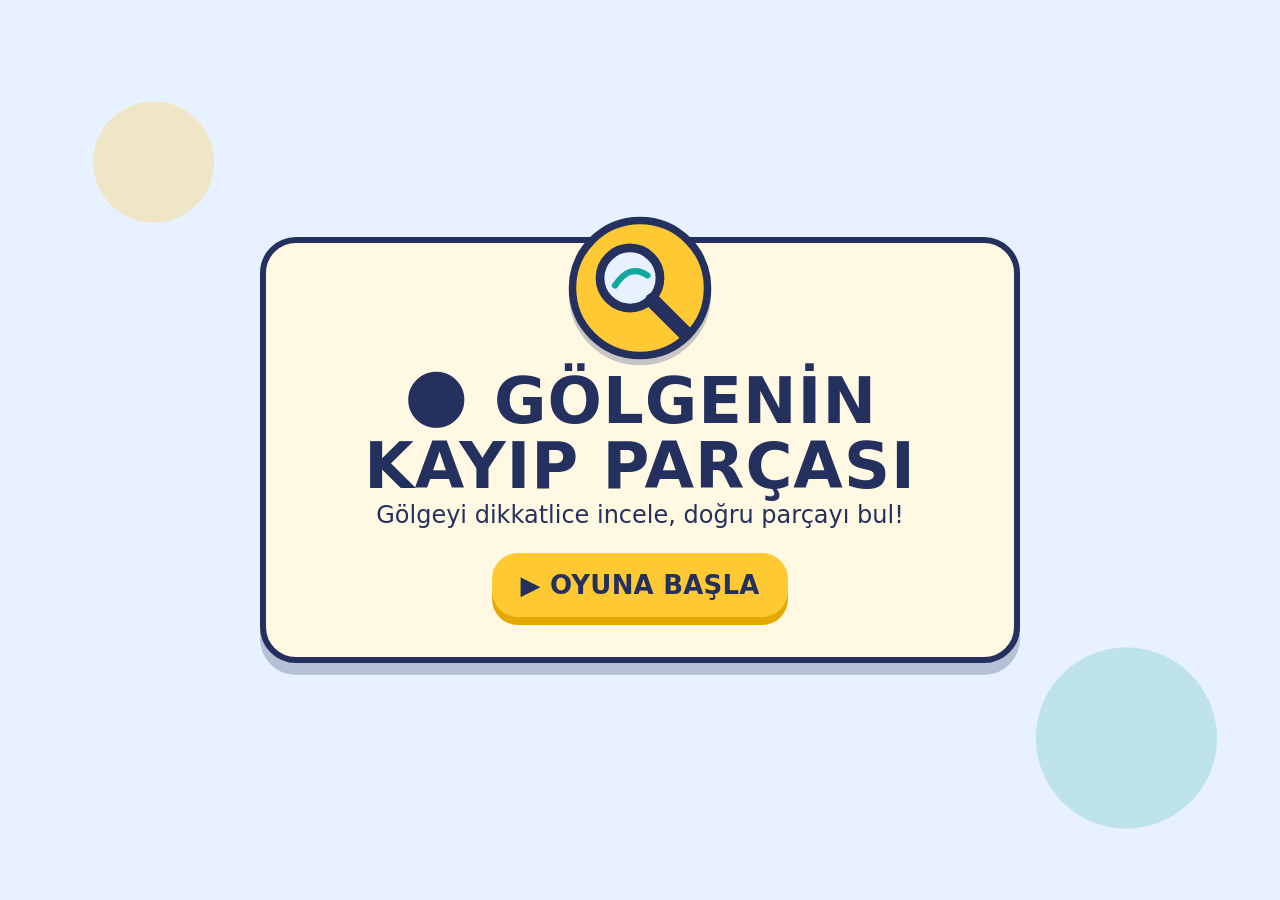
==== commit 14ec4b29: "Add files via upload" ====
--- a/index.html
+++ b/index.html
@@ -3,7 +3,7 @@
 <head>
 <meta charset="UTF-8">
 <meta name="viewport" content="width=device-width, initial-scale=1, maximum-scale=1, user-scalable=no, viewport-fit=cover">
-<title>Gölge Dedektifleri: Bütünü Tamamla</title>
+<title>Gölgenin Kayıp Parçası</title>
 <style>
 :root{
   --ink:#24305e;
@@ -82,7 +82,6 @@
 .card svg.scene{width:var(--scene);height:var(--scene);display:block;touch-action:none;overflow:visible}
 .card.glow{animation:glow .9s ease-out}
 @keyframes glow{0%{box-shadow:0 0 0 0 rgba(255,201,51,.9)}100%{box-shadow:0 0 0 38px rgba(255,201,51,0)}}
-.inspect-ring{animation:pulse 1s ease-in-out infinite}
 @keyframes pulse{0%,100%{transform:scale(1)}50%{transform:scale(1.04)}}
 .hole{animation:holepulse 1.4s ease-in-out infinite}
 @keyframes holepulse{0%,100%{opacity:.95}50%{opacity:.55}}
@@ -106,29 +105,13 @@
 .slot.chosen.good{border-color:var(--good);background:#e5ffe9}
 
 /* seçenek butonları (doğru/yanlış, kanıt) */
-.choices{display:flex;gap:clamp(10px,3vw,30px);justify-content:center;width:100%;flex-wrap:wrap}
-.bigchoice{flex:1 1 200px;max-width:340px;min-height:84px;border-radius:28px;border:5px solid var(--ink);font-weight:900;font-size:clamp(22px,4.6vw,38px);display:flex;align-items:center;justify-content:center;gap:10px;box-shadow:0 8px 0 rgba(36,48,94,.3)}
-.bigchoice:active{transform:translateY(5px);box-shadow:0 3px 0 rgba(36,48,94,.3)}
-.bigchoice.yes{background:#c9f5d6}
-.bigchoice.no{background:#ffd9d0}
-.bigchoice.picked-good{background:var(--good);color:#fff}
-.bigchoice.picked-soft{animation:shake .4s}
-
-.evidence{display:flex;gap:clamp(8px,2.4vw,22px);justify-content:center;width:100%}
-.ev{flex:1 1 0;max-width:290px;background:#fff;border:5px solid var(--ink);border-radius:26px;padding:8px 6px 10px;display:flex;flex-direction:column;align-items:center;gap:4px;box-shadow:0 7px 0 rgba(36,48,94,.28);min-height:clamp(150px,30vh,230px);justify-content:center}
-.ev:active{transform:translateY(4px);box-shadow:0 3px 0 rgba(36,48,94,.28)}
-.ev .letter{width:clamp(34px,6vw,46px);height:clamp(34px,6vw,46px);border-radius:50%;background:var(--lilac);color:#fff;display:grid;place-items:center;font-weight:900;font-size:clamp(18px,3.4vw,26px)}
-.ev svg{width:clamp(70px,16vw,120px);height:clamp(70px,16vw,120px)}
-.ev .t{font-weight:900;font-size:clamp(15px,3vw,24px);text-align:center;line-height:1.1}
-.ev.picked-good{background:#c9f5d6;border-color:var(--good)}
-.ev.picked-soft{animation:shake .4s;background:#fff2d6}
+
 
 /* alt çubuk */
 .bottombar{width:100%;max-width:980px;display:flex;justify-content:center;gap:12px;flex:0 0 auto;padding-top:4px}
 .hintbtn{background:#e3e7f5;color:#8c94b5;box-shadow:0 5px 0 #c4cbe3;min-height:56px;padding:10px 22px;font-size:clamp(16px,3vw,22px)}
 .hintbtn.ready{background:var(--coral);color:#fff;box-shadow:0 5px 0 var(--coral-d);animation:pulse 1.2s ease-in-out infinite}
 .hintbtn:disabled{cursor:default}
-.nextbtn{display:none}
 
 /* efektler */
 .sparkles{position:fixed;inset:0;pointer-events:none;z-index:200;overflow:hidden}
@@ -144,8 +127,13 @@
 .reward .row{display:flex;gap:14px;justify-content:center;flex-wrap:wrap}
 .reward .stars{font-size:clamp(22px,min(5vw,5vh),40px);margin:4px 0;line-height:1.2}
 
+
+.card svg.scene.objbig{width:var(--obj);height:var(--obj)}
+.slot.pickable{border-style:solid;background:#dfe6ff;transition:transform .7s cubic-bezier(.3,1.2,.5,1),opacity .4s}
+.slot.pickable svg.scene{width:var(--scene);height:var(--scene)}
+.wobble{animation:shake .4s}
 @media (prefers-reduced-motion:reduce){
-  .hole,.inspect-ring,.hintbtn.ready,.card.glow{animation:none}
+  .hole,.hintbtn.ready,.card.glow,.wobble{animation:none}
 }
 </style>
 </head>
@@ -160,13 +148,9 @@
       <path d="M70 70 L96 96" stroke="#24305e" stroke-width="12" stroke-linecap="round"/>
       <path d="M40 58 Q52 40 66 50" stroke="#13a89e" stroke-width="5" fill="none" stroke-linecap="round"/>
     </svg>
-    <h1>🕵️ GÖLGE DEDEKTİFLERİ</h1>
-    <h2>BÜTÜNÜ TAMAMLA</h2>
-    <p>Kayıp parçaları bul, gölgeleri incele ve dedektiflik kanıtını göster!</p>
-    <button id="btn-start" class="btn btn-main">🔎 DEDEKTİF GÖREVİNE BAŞLA</button>
-    <div class="menu-levels" aria-hidden="true">
-      <span>🟢 Kolay</span><span>🟡 Orta</span><span>🟠 Zor</span><span>🔴 Dedektif</span>
-    </div>
+    <h1>🌑 GÖLGENİN KAYIP PARÇASI</h1>
+    <p>Gölgeyi dikkatlice incele, doğru parçayı bul!</p>
+    <button id="btn-start" class="btn btn-main">▶ OYUNA BAŞLA</button>
   </div>
 </section>
 
@@ -192,11 +176,11 @@
 <!-- ============ DÜZEY BİTTİ ============ -->
 <section id="screen-level" class="screen bg-dots">
   <div class="reward">
-    <div class="big">🏅</div>
-    <h2>GÖLGE DEDEKTİFİ ROZETİ</h2>
+    <div class="big">🔍</div>
+    <h2>KAŞİF ROZETİ</h2>
     <div class="stars" id="level-stars"></div>
     <p id="level-text"></p>
-    <div class="row"><button class="btn btn-main" id="btn-nextlevel">▶ SONRAKİ DÜZEY</button></div>
+    <div class="row"><button class="btn btn-main" id="btn-nextlevel">▶ SONRAKİ AŞAMA</button></div>
   </div>
 </section>
 
@@ -204,13 +188,13 @@
 <section id="screen-end" class="screen bg-dots">
   <div class="reward">
     <div class="big">🏆</div>
-    <h2>USTA GÖLGE DEDEKTİFİ</h2>
-    <h2 style="color:var(--teal-d)">🎉 TEBRİKLER, GÖLGE DEDEKTİFİ!</h2>
+    <h2>GÖLGE KAŞİFİ</h2>
+    <h2 style="color:var(--teal-d)">🌟 TEBRİKLER!</h2>
     <div class="stars" id="end-stars"></div>
-    <p>Kayıp parçaları buldun, gölgeleri karşılaştırdın ve kararlarının kanıtını gösterdin!</p>
+    <p>Gölgenin kayıp parçalarını buldun!<br>Sen harika bir gölge kaşifisin!</p>
     <div class="row">
-      <button class="btn btn-main" id="btn-replay">🔄 TEKRAR OYNA</button>
-      <button class="btn btn-teal" id="btn-menu">🏠 ANA MENÜ</button>
+      <button class="btn btn-main" id="btn-replay">🔄 Tekrar Oyna</button>
+      <button class="btn btn-teal" id="btn-menu">🏠 Ana Menü</button>
     </div>
   </div>
 </section>
@@ -220,19 +204,18 @@
 <script>
 "use strict";
 /* =====================================================================
-   GÖLGE DEDEKTİFLERİ: BÜTÜNÜ TAMAMLA
+   GÖLGENİN KAYIP PARÇASI
    ---------------------------------------------------------------------
    1) ÇİZİM KÜTÜPHANESİ (OBJECTS): her nesne 200x200'lük bir alanda,
       parçalardan oluşur. Parça = { id, d (SVG path), c (renk), x (ekstra süs) }
    2) GÖREV VERİ TABANI (TASKS): yeni görev eklemek için diziye yeni bir
-      nesne eklemek yeterlidir (aşağıdaki açıklamalara bak).
-   3) OYUN MOTORU: durum yönetimi, sürükle-bırak, değerlendirme, kanıt, ipucu
+      kayıt eklemek yeterlidir (açıklamalar TASKS'ın üstünde).
+   3) OYUN MOTORU: durum yönetimi, gölge seçme, sürükle-bırak, ipucu
    ===================================================================== */
 
 /* ---------- küçük yol (path) yardımcıları ---------- */
 const E=(cx,cy,rx,ry)=>`M${cx-rx},${cy}a${rx},${ry} 0 1,0 ${2*rx},0a${rx},${ry} 0 1,0 ${-2*rx},0Z`;
 const R=(x,y,w,h,r)=>`M${x+r},${y}h${w-2*r}a${r},${r} 0 0 1 ${r},${r}v${h-2*r}a${r},${r} 0 0 1 ${-r},${r}h${-(w-2*r)}a${r},${r} 0 0 1 ${-r},${-r}v${-(h-2*r)}a${r},${r} 0 0 1 ${r},${-r}Z`;
-const P=(...p)=>"M"+p.map(q=>q.join(",")).join("L")+"Z";
 const EYE=(cx,cy,r=6)=>({d:E(cx,cy,r,r),c:"#fff"});
 const PUPIL=(cx,cy,r=3)=>({d:E(cx,cy,r,r),c:"#24305e"});
 
@@ -295,6 +278,13 @@
     {id:"kulakSag",name:"sağ kulak",c:"#f7b772",d:"M148,50 L172,28 L176,64Z"},
     {id:"on",name:"ön ayak",c:"#f2a65a",d:R(112,150,22,34,8)},
     {id:"arka",name:"arka ayak",c:"#f2a65a",d:R(56,150,22,34,8)}
+  ]},
+  kediOn:{name:"Öne bakan kedi",parts:[
+    {id:"kuyruk",name:"kuyruk",c:"#f2a65a",d:"M142,170 C176,170 186,130 170,118 C164,114 160,120 164,128 C170,144 160,158 142,158Z"},
+    {id:"govde",name:"gövde",c:"#f2a65a",d:"M58,118 C58,98 142,98 142,118 C150,150 148,184 130,186 L70,186 C52,184 50,150 58,118Z"},
+    {id:"kulakSol",name:"sol kulak",c:"#f7b772",d:"M56,66 L62,22 L98,52Z"},
+    {id:"kulakSag",name:"sağ kulak",c:"#f7b772",d:"M144,66 L138,22 L102,52Z"},
+    {id:"kafa",name:"kafa",c:"#f7b772",d:E(100,84,48,42),x:[EYE(80,80,7),PUPIL(80,80,3.5),EYE(120,80,7),PUPIL(120,80,3.5),{d:"M94,96 L106,96 L100,104Z",c:"#ff7a8a"}]}
   ]},
   kus:{name:"Kuş",parts:[
     {id:"kuyruk",name:"kuyruk",c:"#13a89e",d:"M52,108 L6,92 L14,112 L4,128 L16,134 L54,126Z"},
@@ -331,123 +321,80 @@
 /* uçurtma anahtarı Türkçe karakter içeriyor; kolay kullanım için takma ad */
 OBJECTS.ucurtma=OBJECTS["uçurtma"];
 
-/* ---------- KANIT TÜRLERİ ---------- */
-const EVIDENCE={
-  outline:{text:"Dış hattı aynı.",icon:"outline"},
-  direction:{text:"Yönü aynı.",icon:"direction"},
-  fit:{text:"Bütündeki boşluğa uyuyor.",icon:"fit"},
-  shape:{text:"Parçanın biçimi aynı.",icon:"shape"},
-  dirDiff:{text:"Yönü farklı.",icon:"dirdiff"}
-};
-
 /* =====================================================================
    GÖREV VERİ TABANI
    ---------------------------------------------------------------------
-   id               : görev numarası
-   level            : 1-4
-   type             : "missing" (parça sürükle), "check" (doğru/yanlış),
-                      "evidencePart" (parça + kanıt),
-                      "evidenceShadow" (gölge seç + kanıt),
-                      "detective" (incele + parça + kontrol + kanıt)
-   objectName       : ekranda görünen ad (sesli/yazılı)
-   objectImage      : OBJECTS içindeki anahtar (renkli nesne)
-   shadowImage      : { object, mirror, omit, swap } -> gölge tanımı
-                      mirror: true  -> gölge ters yöne bakar
-                      omit: "id"    -> o parça gölgede eksiktir (boşluk)
-                      swap: { id:"yeni path" } -> o parçanın şekli değişir
-   missingPart      : eksik parçanın id'si
-   partOptions      : [{kind:"correct"|"mirror"|"flipV"|"rotate"|"stretch"|"other", ...}]
-                      stretch: sx, sy (1'e yakınsa zor) | rotate: deg | other: part (id)
-   correctPart      : partOptions içindeki doğru seçeneğin sırası (0'dan başlar)
-   direction        : nesnenin baktığı yön ("sağ","sol","yukarı"...) (bilgi amaçlı)
-   question         : ekranda görünen/sesli okunan soru
-   evidenceOptions  : [kanıt anahtarları] (3 adet)
-   correctEvidence  : doğru kanıt anahtarı
-   isCorrectMatching: (check/detective) eşleştirme doğru mu?
-   hint             : ipucu metinleri dizisi (cevabı doğrudan söylemez)
-   ===================================================================== */
+   id            : görev numarası          stage : aşama (1-3)    level : seviye (1-3)
+   type          : "pickShadow" (doğru gölgeyi seç) | "missing" (kayıp parçayı sürükle)
+   objectName    : nesnenin adı            objectImage : OBJECTS anahtarı
+   objectMirror  : true ise renkli nesne sola bakar (aynalanır)
+   shadowOptions : [gölge tanımı x3]       correctShadow : doğru gölgenin sırası (0'dan)
+   Gölge tanımı  : { object:"anahtar", mirror:true|false,
+                     drop:["parçaId"]  -> o parça gölgede yoktur,
+                     swap:{parçaId:"yeni path"} -> o parçanın biçimi değişir }
+   shadowImage   : (missing) boşluklu gölge tanımı  | omit:"parçaId" boşluk olur
+   missingPart   : eksik parçanın id'si
+   partOptions   : [{kind:"correct"|"mirror"|"flipV"|"rotate"|"stretch"|"other",
+                     sx,sy | deg | part}]   correctPart : doğru seçeneğin sırası
+   showObject    : false ise renkli nesne gösterilmez (yalnızca gölge)
+   direction     : doğru yön (bilgi)       question : yönerge
+   hint          : bu göreve özel ipuçları (cevabı söylemez)
+   ===================================================================== */
+const Q1="Hangi gölge bu nesneye ait?",Q2="Gölgenin kayıp parçasını bul ve yerine yerleştir.",Q3="Nesnenin yönüne dikkat et. Doğru gölgeyi bul!";
 const TASKS=[
-  /* ---------------- DÜZEY 1 : NESİ EKSİK? ---------------- */
-  {id:1,level:1,type:"missing",objectName:"Kelebek",objectImage:"kelebek",
+  /* ---------- AŞAMA 1 : DOĞRU GÖLGEYİ BUL ---------- */
+  {id:1,stage:1,level:1,type:"pickShadow",objectName:"Uçurtma",objectImage:"ucurtma",
+   shadowOptions:[{object:"balik"},{object:"ev"},{object:"ucurtma"}],correctShadow:2,direction:"yukarı",question:Q1,
+   hint:["Dış hatlara dikkatlice bak.","Köşeleri say."]},
+  {id:2,stage:1,level:1,type:"pickShadow",objectName:"Araba",objectImage:"araba",
+   shadowOptions:[{object:"araba"},{object:"kus"},{object:"roket"}],correctShadow:0,direction:"sağ",question:Q1,
+   hint:["Dış hatlara dikkatlice bak.","Tekerlekleri ara."]},
+  {id:3,stage:1,level:2,type:"pickShadow",objectName:"Balık",objectImage:"balik",
+   shadowOptions:[{object:"balik",drop:["ustYuzgec"]},{object:"balik",swap:{kuyruk:"M52,100 L8,76 L8,124Z"}},{object:"balik"}],correctShadow:2,direction:"sağ",question:Q1,
+   hint:["Yüzgeçlere dikkat et.","Kuyruğun biçimini incele."]},
+  {id:4,stage:1,level:2,type:"pickShadow",objectName:"Ev",objectImage:"ev",
+   shadowOptions:[{object:"ev",swap:{cati:"M16,104 L100,42 L184,104Z"}},{object:"ev"},{object:"ev",drop:["baca"]}],correctShadow:1,direction:"sağ",question:Q1,
+   hint:["Çatının biçimine dikkat et.","Çıkıntıları karşılaştır."]},
+
+  /* ---------- AŞAMA 2 : KAYIP PARÇAYI BUL ---------- */
+  {id:5,stage:2,level:2,type:"missing",objectName:"Kelebek",objectImage:"kelebek",
    shadowImage:{object:"kelebek",omit:"kanatUR"},missingPart:"kanatUR",
-   partOptions:[{kind:"stretch",sx:.55,sy:1.15},{kind:"correct"},{kind:"mirror"}],correctPart:1,direction:"sağ",
-   question:"Kayıp parçayı bul!",
-   hint:["Parçanın biçimine dikkat et.","Boşluğun şekline bak."]},
-  {id:2,level:1,type:"missing",objectName:"Balık",objectImage:"balik",
-   shadowImage:{object:"balik",omit:"kuyruk"},missingPart:"kuyruk",
-   partOptions:[{kind:"mirror"},{kind:"stretch",sx:.6,sy:.7},{kind:"correct"}],correctPart:2,direction:"sağ",
-   question:"Kayıp parçayı bul!",
-   hint:["Balığın kuyruğu hangi yöne bakıyor?","Parçanın yönünü incele."]},
-  {id:3,level:1,type:"missing",objectName:"Ev",objectImage:"ev",
-   shadowImage:{object:"ev",omit:"cati"},missingPart:"cati",
-   partOptions:[{kind:"correct"},{kind:"mirror"},{kind:"stretch",sx:.7,sy:1.5}],correctPart:0,direction:"sağ",
-   question:"Kayıp parçayı bul!",
-   hint:["Çatının en yüksek yeri nerede?","Sağ ve sol tarafı karşılaştır."]},
-
-  /* ---------------- DÜZEY 2 : DEDEKTİF KONTROLÜ ---------------- */
-  {id:4,level:2,type:"check",objectName:"Kedi",objectImage:"kedi",
-   shadowImage:{object:"kedi",mirror:true},isCorrectMatching:false,direction:"sağ",
-   question:"Dedektif, eşleştirme doğru mu?",
-   hint:["Kedinin yüzü hangi tarafa bakıyor?","Sağ ve sol tarafı karşılaştır."]},
-  {id:5,level:2,type:"check",objectName:"Balık",objectImage:"balik",
-   shadowImage:{object:"balik"},isCorrectMatching:true,direction:"sağ",
-   question:"Dedektif, eşleştirme doğru mu?",
-   hint:["Dış hatlara dikkat et.","Yüzgeçleri ve kuyruğu karşılaştır."]},
-  {id:6,level:2,type:"check",objectName:"Araba",objectImage:"araba",
-   shadowImage:{object:"araba",swap:{kabin:"M48,104 L84,60 L138,60 L160,104Z"}},isCorrectMatching:false,direction:"sağ",
-   question:"Dedektif, eşleştirme doğru mu?",
-   hint:["Arabanın üst kısmının biçimine bak.","Dış hatlara dikkat et."]},
-  {id:7,level:2,type:"check",objectName:"Kuş",objectImage:"kus",
-   shadowImage:{object:"kus"},isCorrectMatching:true,direction:"sağ",
-   question:"Dedektif, eşleştirme doğru mu?",
-   hint:["Kuşun gagası hangi yöne bakıyor?","Dış hatlara ve yöne bak."]},
-
-  /* ---------------- DÜZEY 3 : KANITINI GÖSTER ---------------- */
-  {id:8,level:3,type:"evidencePart",objectName:"Roket",objectImage:"roket",
-   shadowImage:{object:"roket",omit:"kanatSag"},missingPart:"kanatSag",
-   partOptions:[{kind:"correct"},{kind:"mirror"},{kind:"flipV"}],correctPart:0,direction:"yukarı",
-   question:"Neden bu parçayı seçtin?",
-   evidenceOptions:["outline","direction","fit"],correctEvidence:"direction",
-   hint:["Kanadın hangi yöne uzandığına bak.","Sağ ve sol tarafı karşılaştır."]},
-  {id:9,level:3,type:"evidenceShadow",objectName:"Gemi",objectImage:"gemi",
-   shadowOptions:[{object:"gemi",mirror:true},{object:"gemi",swap:{govde:"M20,118 L180,118 L160,166 L40,166Z"}},{object:"gemi"}],correctShadow:2,
-   question:"Neden bu gölgeyi seçtin?",
-   evidenceOptions:["fit","shape","direction"],correctEvidence:"shape",direction:"sağ",
-   hint:["Geminin teknesinin biçimine bak.","Dış hatlara dikkat et."]},
-  {id:10,level:3,type:"evidencePart",objectName:"Ağaç",objectImage:"agac",
+   partOptions:[{kind:"stretch",sx:.55,sy:1.15},{kind:"correct"},{kind:"mirror"}],correctPart:1,direction:"sağ",question:Q2,
+   hint:["Parçanın şekline dikkat et.","Eksik parçanın yönünü incele."]},
+  {id:6,stage:2,level:2,type:"missing",objectName:"Ağaç",objectImage:"agac",
    shadowImage:{object:"agac",omit:"yaprakSol"},missingPart:"yaprakSol",
-   partOptions:[{kind:"other",part:"yaprakSag"},{kind:"correct"},{kind:"rotate",deg:90}],correctPart:1,direction:"sol",
-   question:"Neden bu parçayı seçtin?",
-   evidenceOptions:["fit","outline","direction"],correctEvidence:"fit",
-   hint:["Boşluğun şekline bak.","Parçanın bütündeki yerine dikkat et."]},
-
-  /* ---------------- DÜZEY 4 : DEDEKTİF ---------------- */
-  {id:11,level:4,type:"detective",objectName:"Robot",objectImage:"robot",
+   partOptions:[{kind:"other",part:"yaprakSag"},{kind:"correct"},{kind:"rotate",deg:90}],correctPart:1,direction:"sol",question:Q2,
+   hint:["Boşluğun şekline bak.","Dış hatlara dikkatlice bak."]},
+  {id:7,stage:2,level:3,type:"missing",showObject:false,objectName:"Robot",objectImage:"robot",
    shadowImage:{object:"robot",omit:"kolSag"},missingPart:"kolSag",
-   partOptions:[{kind:"correct"},{kind:"stretch",sx:.85,sy:1.12},{kind:"mirror"},{kind:"rotate",deg:180}],correctPart:0,direction:"sağ",
-   question:"Dedektif, eşleştirme doğru mu?",isCorrectMatching:true,
-   evidenceOptions:["outline","fit","direction"],correctEvidence:"fit",
-   hint:["Kolun yönünü incele.","Parçanın bütündeki yerine dikkat et."]},
-  {id:12,level:4,type:"detective",objectName:"Kedi",objectImage:"kedi",
-   shadowImage:{object:"kedi",omit:"kuyruk",mirror:true},missingPart:"kuyruk",
-   partOptions:[{kind:"stretch",sx:.8,sy:1.1},{kind:"mirror"},{kind:"correct"},{kind:"rotate",deg:25}],correctPart:2,direction:"sağ",
-   question:"Dedektif, eşleştirme doğru mu?",isCorrectMatching:false,
-   evidenceOptions:["dirDiff","shape","fit"],correctEvidence:"dirDiff",
-   hint:["Kuyruğu tamamladıktan sonra kedinin yüzüne bak.","Sağ ve sol tarafı karşılaştır."]},
-  {id:13,level:4,type:"detective",objectName:"Kuş",objectImage:"kus",
-   shadowImage:{object:"kus",omit:"kanat"},missingPart:"kanat",
-   partOptions:[{kind:"mirror"},{kind:"stretch",sx:.9,sy:1.1},{kind:"correct"},{kind:"flipV"}],correctPart:2,direction:"sağ",
-   question:"Dedektif, eşleştirme doğru mu?",isCorrectMatching:true,
-   evidenceOptions:["shape","outline","direction"],correctEvidence:"shape",
-   hint:["Kanadın eğimini incele.","Dış hatlara dikkat et."]}
+   partOptions:[{kind:"correct"},{kind:"stretch",sx:.85,sy:1.12},{kind:"mirror"},{kind:"rotate",deg:180}],correctPart:0,direction:"sağ",question:Q2,
+   hint:["Eksik parçanın yönünü incele.","Sağ ve sol tarafları karşılaştır."]},
+  {id:8,stage:2,level:3,type:"missing",showObject:false,objectName:"Kuş",objectImage:"kus",
+   shadowImage:{object:"kus",omit:"kuyruk"},missingPart:"kuyruk",
+   partOptions:[{kind:"mirror"},{kind:"stretch",sx:.85,sy:1.15},{kind:"correct"},{kind:"flipV"}],correctPart:2,direction:"sağ",question:Q2,
+   hint:["Parçanın şekline dikkat et.","Boşluğun şekline bak."]},
+
+  /* ---------- AŞAMA 3 : YÖN DEĞİŞİYOR ---------- */
+  {id:9,stage:3,level:3,type:"pickShadow",objectName:"Sağa bakan kedi",objectImage:"kedi",
+   shadowOptions:[{object:"kedi",mirror:true},{object:"kediOn"},{object:"kedi"}],correctShadow:2,direction:"sağ",question:Q3,
+   hint:["Kedinin yüzü hangi tarafa bakıyor?","Sağ ve sol tarafları karşılaştır."]},
+  {id:10,stage:3,level:3,type:"pickShadow",objectName:"Sola bakan kedi",objectImage:"kedi",objectMirror:true,
+   shadowOptions:[{object:"kedi"},{object:"kedi",mirror:true},{object:"kediOn"}],correctShadow:1,direction:"sol",question:Q3,
+   hint:["Kedinin yüzü hangi tarafa bakıyor?","Yöne dikkat et."]},
+  {id:11,stage:3,level:3,type:"pickShadow",objectName:"Sola bakan kuş",objectImage:"kus",objectMirror:true,
+   shadowOptions:[{object:"kus"},{object:"kus",mirror:true},{object:"kus",mirror:true,swap:{kuyruk:"M52,108 L14,100 L52,126Z"}}],correctShadow:1,direction:"sol",question:Q3,
+   hint:["Gaga hangi yöne bakıyor?","Kuyruğun biçimini de karşılaştır."]},
+  {id:12,stage:3,level:3,type:"pickShadow",objectName:"Sağa bakan araba",objectImage:"araba",
+   shadowOptions:[{object:"araba",mirror:true},{object:"araba",swap:{kabin:"M48,104 L84,60 L138,60 L160,104Z"}},{object:"araba"}],correctShadow:2,direction:"sağ",question:Q3,
+   hint:["Ön camın eğimine bak.","Yöne ve dış hatlara dikkat et."]}
 ];
 
-const LEVELS={
-  1:{icon:"🟢",name:"DÜZEY 1 – KOLAY",sub:"Nesi eksik?",intro:"Dikkatlice incele. Gölgenin nesi eksik?"},
-  2:{icon:"🟡",name:"DÜZEY 2 – ORTA",sub:"Dedektif kontrolü",intro:"Şimdi kontrol zamanı! Dedektif, sence bu eşleştirme doğru mu?"},
-  3:{icon:"🟠",name:"DÜZEY 3 – ZOR",sub:"Kanıtını göster",intro:"Bu kez kararının kanıtını göstereceksin!"},
-  4:{icon:"🔴",name:"DÜZEY 4 – DEDEKTİF",sub:"Gerçek dedektif görevi",intro:"Son düzey! Önce incele, sonra parçayı bul, sonra kontrol et."}
+const STAGES={
+  1:{name:"AŞAMA 1 – DOĞRU GÖLGEYİ BUL",intro:Q1},
+  2:{name:"AŞAMA 2 – KAYIP PARÇAYI BUL",intro:Q2},
+  3:{name:"AŞAMA 3 – YÖN DEĞİŞİYOR",intro:Q3}
 };
+const LEVEL_NAME={1:"🟢 SEVİYE 1 – KOLAY",2:"🟡 SEVİYE 2 – ORTA",3:"🔴 SEVİYE 3 – ZOR"};
 
 /* =====================================================================
    OYUN DURUMU
@@ -489,7 +436,6 @@
 const $=s=>document.querySelector(s);
 const SVGNS="http://www.w3.org/2000/svg";
 const stage=$("#stage"),msgEl=$("#msg");
-const sleep=ms=>new Promise(r=>setTimeout(r,ms));
 let currentSpeech="";
 
 function showScreen(id){
@@ -541,6 +487,7 @@
   }catch(e){}
 }
 /* ekranda göster + sesli oku */
+function isFirstOfStage(t){return state.currentQuestion===0||TASKS[state.currentQuestion-1].stage!==t.stage}
 function say(text,cls="",voice=true){
   msgEl.textContent=text;
   msgEl.className="msg "+cls;
@@ -579,10 +526,13 @@
 function mirrorTf(){return "translate(200,0) scale(-1,1)"}
 
 /* tam renkli nesne */
-function buildObjectSVG(key){
+function buildObjectSVG(key,mirror){
   const svg=document.createElementNS(SVGNS,"svg");
   svg.setAttribute("viewBox","0 0 200 200");svg.classList.add("scene");
-  partsOf(key).forEach(p=>svg.appendChild(colorPartGroup(p)));
+  const g=document.createElementNS(SVGNS,"g");
+  if(mirror)g.setAttribute("transform",mirrorTf());
+  partsOf(key).forEach(p=>g.appendChild(colorPartGroup(p)));
+  svg.appendChild(g);
   return svg;
 }
 /* gölge: tek renk, belirgin dış hat; omit -> boşluk; swap -> şekil değişir */
@@ -594,6 +544,7 @@
   if(def.mirror)g.setAttribute("transform",mirrorTf());
   let holeEl=null;
   partsOf(def.object).forEach(p=>{
+    if(def.drop&&def.drop.includes(p.id))return;
     const d=(def.swap&&def.swap[p.id])?def.swap[p.id]:p.d;
     if(def.omit===p.id){
       holeEl=pathEl(d,"rgba(255,255,255,.9)",{stroke:"#ff7a59","stroke-width":4,"stroke-dasharray":"8 6","stroke-linejoin":"round",class:"hole"});
@@ -675,21 +626,14 @@
    ÖLÇEK
    ===================================================================== */
 function computeScene(){
-  const vw=window.innerWidth,vh=window.innerHeight;
-  const g=$("#screen-game");
-  const lvl=currentTask()?currentTask().type:"";
-  let s;
-  if(lvl==="evidenceShadow"){
-    s=Math.min(vw*.28,vh*.22,200);
-  }else if(lvl==="check"){
-    s=Math.min(vw*.42,vh*.36,330);
-  }else if(lvl==="evidencePart"||lvl==="detective"){
-    s=Math.min(vw*.36,vh*.27,260);
-  }else{
-    s=Math.min(vw*.4,vh*.3,300);
-  }
-  s=Math.max(120,Math.floor(s));
+  const vw=window.innerWidth,vh=window.innerHeight,t=currentTask();
+  let s,o=0;
+  if(t.type==="pickShadow"){s=Math.min(vw*.27,vh*.22,220);o=Math.min(vw*.42,vh*.27,280)}
+  else if(t.showObject===false){s=Math.min(vw*.6,vh*.3,320)}
+  else{s=Math.min(vw*.4,vh*.3,300)}
+  s=Math.max(96,Math.floor(s));
   document.documentElement.style.setProperty("--scene",s+"px");
+  document.documentElement.style.setProperty("--obj",Math.floor(o||s)+"px");
   return s;
 }
 function currentTask(){return TASKS[state.currentQuestion]}
@@ -712,7 +656,7 @@
   state.attempts++;
   if(state.attempts>=2)setHintReady(true);
 }
-const GENERIC_HINTS=["Dış hatlara dikkat et.","Parçanın yönünü incele.","Boşluğun şekline bak.","Sağ ve sol tarafı karşılaştır.","Parçanın bütündeki yerine dikkat et."];
+const GENERIC_HINTS=["Dış hatlara dikkatlice bak.","Parçanın şekline dikkat et.","Eksik parçanın yönünü incele.","Sağ ve sol tarafları karşılaştır."];
 hintBtn.addEventListener("click",()=>{
   if(hintBtn.disabled||state.locked)return;
   const t=currentTask();
@@ -728,8 +672,8 @@
    ÜST ÇUBUK / İLERLEME
    ===================================================================== */
 function updateHud(){
-  const t=currentTask(),L=LEVELS[t.level];
-  $("#levelpill").innerHTML=`${L.icon} ${L.name}<small>${L.sub}</small>`;
+  const t=currentTask();
+  $("#levelpill").innerHTML=`${STAGES[t.stage].name}<small>${LEVEL_NAME[t.level]}</small>`;
   $("#starcount").textContent="⭐ "+state.stars;
   const dots=$("#dots");dots.innerHTML="";
   TASKS.forEach((_,i)=>{
@@ -752,11 +696,8 @@
   computeScene();
   updateHud();
   stage.innerHTML="";
-  if(t.type==="missing")buildMissing(t);
-  else if(t.type==="check")buildCheck(t);
-  else if(t.type==="evidencePart")buildMissing(t,{evidence:true});
-  else if(t.type==="evidenceShadow")buildEvidenceShadow(t);
-  else if(t.type==="detective")buildDetective(t);
+  if(t.type==="pickShadow")buildPick(t);
+  else buildMissing(t);
   armHintTimer();
 }
 
@@ -766,14 +707,13 @@
   c.appendChild(h);c.appendChild(svg);return c;
 }
 
-/* ---------- Düzey 1 / 3-parça / 4 için: parça sürükleme sahnesi ---------- */
-function buildMissing(t,opts={}){
+/* ---------- Aşama 2: kayıp parça sahnesi ---------- */
+function buildMissing(t){
   const row=document.createElement("div");row.className="scene-row";
-  const objSvg=buildObjectSVG(t.objectImage);
+  if(t.showObject!==false)row.appendChild(card("🖼️ NESNE",buildObjectSVG(t.objectImage)));
   const shSvg=buildShadowSVG(t.shadowImage);
-  const objCard=card("🔎 NESNE",objSvg);
-  const shCard=card("🌑 GÖLGESİ",shSvg,"shadowcard");
-  row.appendChild(objCard);row.appendChild(shCard);
+  const shCard=card("🌑 GÖLGE",shSvg,"shadowcard");
+  row.appendChild(shCard);
   stage.appendChild(row);
   const tray=document.createElement("div");tray.className="tray";
   stage.appendChild(tray);
@@ -781,7 +721,8 @@
   t.partOptions.forEach((opt,i)=>{
     const b=buildPieceSVG(t,opt,t.shadowImage);
     const slot=document.createElement("div");slot.className="slot";
-    const lab=document.createElement("div");lab.className="lab";lab.textContent=t.partOptions.length>3?"🧩 "+(i+1):"🧩 PARÇA "+(i+1);
+    const lab=document.createElement("div");lab.className="lab";
+    lab.textContent=t.partOptions.length>3?"🧩 "+(i+1):"🧩 PARÇA "+(i+1);
     const cell=document.createElement("div");cell.className="cell";
     const piece=document.createElement("div");piece.className="piece";
     piece.dataset.index=i;
@@ -789,17 +730,11 @@
     cell.appendChild(piece);slot.appendChild(lab);slot.appendChild(cell);tray.appendChild(slot);
     pieces.push({el:piece,slot,cell,b,opt,index:i});
   });
-  const ctx={task:t,objSvg,shSvg,shCard,objCard,pieces,tray,opts,done:false};
+  const ctx={task:t,shSvg,shCard,pieces,tray,done:false};
+  window._ctx=ctx;
   layoutPieces(ctx);
-  window._ctx=ctx;
-  ctx.onResize=()=>layoutPieces(ctx);
   pieces.forEach(p=>attachDrag(ctx,p));
-  say(t.question,"");
-  if(opts.evidence===undefined)speakIntro(t);
-}
-function speakIntro(t){
-  const L=LEVELS[t.level];
-  if(state.currentQuestion===0)speak("Merhaba küçük dedektif! Kayıp parçaları bulmaya hazır mısın? Dikkatlice incele. Gölgenin nesi eksik?");
+  say(t.question,"",isFirstOfStage(t));
 }
 
 function layoutPieces(ctx){
@@ -910,199 +845,65 @@
   noteStruggle();
 }
 function onPartPlaced(ctx,p){
-  const t=ctx.task;
   fillHole(ctx.shSvg);
-  p.el.style.opacity="0";           // parça gölgeye dönüştü (gölge tamamlandı)
+  p.el.style.opacity="0";           // parça gölgeye dönüştü
   ctx.shCard.classList.add("glow");
   sfx.snap();setTimeout(sfx.good,120);
   sparkleEl(ctx.shCard,12);
-  if(t.type==="missing"){
-    say("Harika! Kayıp parçayı buldun!","goodmsg");
-    ctx.pieces.forEach(q=>{if(q!==p)q.slot.style.opacity=".4"});
-    ctx.shSvg.parentNode.querySelector(".cap").innerHTML="✅ GÖLGE TAMAMLANDI";
-    setTimeout(()=>finishTask(),1700);
-  }else if(t.type==="evidencePart"){
-    say("Harika! Kayıp parçayı buldun!","goodmsg");
-    ctx.pieces.forEach(q=>{if(q!==p)q.slot.style.opacity=".4"});
-    setTimeout(()=>{state.locked=false;showEvidence(t,()=>{finishTask()},"Neden bu parçayı seçtin?")},1300);
-  }else if(t.type==="detective"){
-    setTimeout(()=>detectiveCheckStep(ctx),1300);
-  }
-}
-
-/* =====================================================================
-   DÜZEY 2 : DOĞRU / YANLIŞ
-   ===================================================================== */
-function buildCheck(t){
+  say("Parça yerine oturdu!","goodmsg");
+  ctx.pieces.forEach(q=>{if(q!==p)q.slot.style.opacity=".4"});
+  ctx.shCard.querySelector(".cap").innerHTML="✅ GÖLGE TAMAMLANDI";
+  setTimeout(()=>say("Gölge tamamlandı!","goodmsg"),1100);
+  setTimeout(finishTask,2300);
+}
+
+/* =====================================================================
+   AŞAMA 1 ve 3 : DOĞRU GÖLGEYİ SEÇ
+   ===================================================================== */
+function buildPick(t){
+  window._ctx=null;
   const row=document.createElement("div");row.className="scene-row";
-  row.appendChild(card("🔎 NESNE",buildObjectSVG(t.objectImage)));
-  row.appendChild(card("🌑 GÖLGESİ",buildShadowSVG(t.shadowImage),"shadowcard"));
-  stage.appendChild(row);
-  const ch=document.createElement("div");ch.className="choices";
-  ch.innerHTML=`<button class="bigchoice yes" data-v="1">✅ DOĞRU</button><button class="bigchoice no" data-v="0">❌ YANLIŞ</button>`;
-  stage.appendChild(ch);
-  say(t.question,"");
-  if(state.currentQuestion===3)speak("Dedektif, sence bu eşleştirme doğru mu?");
-  ch.querySelectorAll("button").forEach(b=>b.addEventListener("click",()=>{
-    if(state.locked)return;
-    const said=b.dataset.v==="1";
-    if(said===t.isCorrectMatching){
-      state.locked=true;
-      b.classList.add("picked-good");
-      sfx.good();sparkleEl(b,10);
-      say("Dedektif gözün çok dikkatli!","goodmsg");
-      setTimeout(finishTask,1700);
-    }else{
-      sfx.soft();b.classList.add("picked-soft");setTimeout(()=>b.classList.remove("picked-soft"),420);
-      say("Tekrar incele. Dış hatlara ve yöne bak.","softmsg");
-      noteStruggle();
-    }
-  }));
-}
-
-/* =====================================================================
-   DÜZEY 3 : GÖLGE SEÇ + KANIT
-   ===================================================================== */
-function buildEvidenceShadow(t){
-  const objSvg=buildObjectSVG(t.objectImage);
-  const top=document.createElement("div");top.className="scene-row";
-  top.appendChild(card("🔎 NESNE",objSvg));
-  stage.appendChild(top);
-  const lab=document.createElement("div");lab.className="cap";lab.style.cssText="font-weight:900;font-size:clamp(14px,2.8vw,20px)";
-  lab.textContent="🌑 Hangi gölge bu nesneye ait?";
-  stage.appendChild(lab);
+  const objSvg=buildObjectSVG(t.objectImage,t.objectMirror);objSvg.classList.add("objbig");
+  const objCard=card("🖼️ NESNE",objSvg);
+  row.appendChild(objCard);stage.appendChild(row);
   const tray=document.createElement("div");tray.className="tray";
   stage.appendChild(tray);
+  const ctx={task:t,objCard,slots:[],done:false};
   t.shadowOptions.forEach((def,i)=>{
-    const slot=document.createElement("button");slot.className="slot pickable";slot.style.borderStyle="solid";
-    slot.style.background="#dfe6ff";slot.type="button";
-    const l=document.createElement("div");l.className="lab";l.textContent="🌑 GÖLGE "+(i+1);
-    const sv=buildShadowSVG(def);sv.style.width="var(--scene)";sv.style.height="var(--scene)";
-    slot.appendChild(l);slot.appendChild(sv);tray.appendChild(slot);
-    slot.addEventListener("click",()=>{
-      if(state.locked)return;
-      if(i===t.correctShadow){
-        state.locked=true;slot.classList.add("chosen","good");
-        sfx.good();sparkleEl(slot,10);
-        say("Harika! Doğru gölgeyi buldun!","goodmsg");
-        setTimeout(()=>{state.locked=false;showEvidence(t,finishTask,"Neden bu gölgeyi seçtin?")},1300);
-      }else{
-        sfx.soft();slot.classList.add("wrongshake");setTimeout(()=>slot.classList.remove("wrongshake"),420);
-        say("Bir kez daha inceleyelim. Parçanın biçimine ve yönüne dikkat et.","softmsg");
-        noteStruggle();
-      }
-    });
+    const slot=document.createElement("button");slot.type="button";slot.className="slot pickable";
+    const lab=document.createElement("div");lab.className="lab";lab.textContent="🌑 GÖLGE "+"ABC"[i];
+    slot.appendChild(lab);slot.appendChild(buildShadowSVG(def));
+    tray.appendChild(slot);ctx.slots.push(slot);
+    slot.addEventListener("click",()=>onPick(ctx,i));
   });
-  say("Dikkatlice incele. Hangi gölge bu nesneye ait?","");
-}
-
-/* =====================================================================
-   KANIT SİSTEMİ  (Düzey 3 ve Düzey 4)
-   ===================================================================== */
-function evidenceIcon(kind){
-  const ink="#24305e",tl="#13a89e",sn="#ffc933",co="#ff7a59";
-  switch(kind){
-    case "outline": return `<svg viewBox="0 0 120 120"><path d="M30,80 C20,40 60,20 90,40 C110,60 100,95 70,98 C50,100 36,96 30,80Z" fill="#dfe6ff" stroke="${tl}" stroke-width="7" stroke-dasharray="2 10" stroke-linecap="round"/><path d="M30,80 C20,40 60,20 90,40 C110,60 100,95 70,98 C50,100 36,96 30,80Z" fill="${ink}" opacity=".85" transform="translate(0,0) scale(.82) translate(11,11)"/></svg>`;
-    case "direction": return `<svg viewBox="0 0 120 120"><path d="M14 42 H78 V28 L108 48 L78 68 V54 H14Z" fill="${tl}" stroke="${ink}" stroke-width="4" stroke-linejoin="round"/><path d="M14 92 H78 V78 L108 98 L78 118 V104 H14Z" fill="${ink}" stroke="${ink}" stroke-width="4" stroke-linejoin="round" transform="translate(0,-6)"/></svg>`;
-    case "dirdiff": return `<svg viewBox="0 0 120 120"><path d="M14 42 H78 V28 L108 48 L78 68 V54 H14Z" fill="${tl}" stroke="${ink}" stroke-width="4" stroke-linejoin="round"/><path d="M106 92 H42 V78 L12 98 L42 118 V104 H106Z" fill="${co}" stroke="${ink}" stroke-width="4" stroke-linejoin="round" transform="translate(0,-6)"/></svg>`;
-    case "fit": return `<svg viewBox="0 0 120 120"><path d="M14,40 H46 V30 a12,12 0 1,1 24,0 V40 H102 V100 H14Z" fill="#dfe6ff" stroke="${ink}" stroke-width="5" stroke-linejoin="round"/><path d="M50,78 H70 V68 a9,9 0 1,1 18,0 V78 H108 V108 H50Z" fill="${sn}" stroke="${ink}" stroke-width="5" stroke-linejoin="round" transform="translate(-10,-6)"/></svg>`;
-    case "shape": return `<svg viewBox="0 0 120 120"><path d="M10,40 L40,14 L68,40 L40,66Z" fill="${tl}" stroke="${ink}" stroke-width="5" stroke-linejoin="round"/><path d="M52,100 L82,74 L110,100 L82,126Z" fill="${tl}" stroke="${ink}" stroke-width="5" stroke-linejoin="round" transform="translate(-4,-14)"/><text x="60" y="66" text-anchor="middle" font-size="30" font-weight="900" fill="${ink}">=</text></svg>`;
+  say(t.question,"",isFirstOfStage(t));
+}
+function onPick(ctx,i){
+  if(ctx.done||state.locked)return;
+  const t=ctx.task,slot=ctx.slots[i];
+  state.selectedPart=i;
+  if(i===t.correctShadow){
+    ctx.done=true;state.locked=true;
+    sfx.good();
+    slot.classList.add("chosen","good");
+    ctx.slots.forEach(o=>{if(o!==slot)o.style.opacity=".25"});
+    ctx.objCard.classList.add("glow");
+    // doğru gölge nesnenin altına doğru hareket eder
+    const oc=ctx.objCard.getBoundingClientRect(),sc=slot.getBoundingClientRect();
+    slot.style.zIndex=5;
+    slot.style.transform=`translate(${oc.left+oc.width/2-(sc.left+sc.width/2)}px,${oc.bottom+8-sc.top}px)`;
+    setTimeout(()=>{sparkleEl(slot,12);sfx.star()},700);
+    say(["Harika! Doğru gölgeyi buldun!","Çok güzel inceledin!"][t.id%2],"goodmsg");
+    setTimeout(finishTask,2100);
+  }else{
+    sfx.soft();
+    slot.classList.add("wrongshake");ctx.objCard.classList.add("wobble");
+    setTimeout(()=>{slot.classList.remove("wrongshake");ctx.objCard.classList.remove("wobble")},420);
+    const msgs=t.stage===3?["Yöne dikkat et.","Bir kez daha dikkatlice bakalım.","Sağ ve sol tarafları karşılaştır."]
+                          :["Bir kez daha dikkatlice incele.","Dış hatlara tekrar bak.","Dış hatları karşılaştırmayı dene."];
+    say(msgs[state.attempts%msgs.length],"softmsg");
+    noteStruggle();
   }
-  return "";
-}
-function showEvidence(t,onDone,question){
-  stage.innerHTML="";
-  const q=document.createElement("div");q.className="cap";
-  q.style.cssText="font-weight:900;font-size:clamp(18px,3.8vw,30px);text-align:center";
-  q.textContent="🕵️ "+question;
-  stage.appendChild(q);
-  const wrap=document.createElement("div");wrap.className="evidence";
-  stage.appendChild(wrap);
-  const letters=["A","B","C"];
-  t.evidenceOptions.forEach((key,i)=>{
-    const ev=EVIDENCE[key];
-    const b=document.createElement("button");b.className="ev";b.type="button";
-    b.innerHTML=`<div class="letter">${letters[i]}</div>${evidenceIcon(ev.icon)}<div class="t">${ev.text}</div>`;
-    wrap.appendChild(b);
-    b.addEventListener("click",()=>{
-      if(state.locked)return;
-      if(key===t.correctEvidence){
-        state.locked=true;b.classList.add("picked-good");
-        sfx.good();sparkleEl(b,12);
-        say(["Evet! Kararını doğru bir ipucuyla destekledin.","Kanıtını buldun!"][t.id%2],"goodmsg");
-        setTimeout(onDone,1800);
-      }else{
-        sfx.soft();b.classList.add("picked-soft");setTimeout(()=>b.classList.remove("picked-soft"),420);
-        say("Bir kez daha düşün. Parçaya bakarken hangi özelliği fark ettin?","softmsg");
-        noteStruggle();
-      }
-    });
-  });
-  say(question,"");
-  speak(question+" Peki neden böyle düşündün?");
-}
-
-/* =====================================================================
-   DÜZEY 4 : DEDEKTİF  (incele → parça → kontrol → kanıt)
-   ===================================================================== */
-function buildDetective(t){
-  // 1-2. adım: nesneyi ve gölgeyi incele
-  const row=document.createElement("div");row.className="scene-row";
-  const objSvg=buildObjectSVG(t.objectImage);
-  const shSvg=buildShadowSVG(t.shadowImage);
-  const objCard=card("🔎 NESNE",objSvg,"inspect-ring");
-  const shCard=card("🌑 GÖLGESİ",shSvg,"shadowcard");
-  row.appendChild(objCard);row.appendChild(shCard);
-  stage.appendChild(row);
-  const info=document.createElement("div");
-  info.className="choices";
-  info.innerHTML=`<button class="btn btn-teal" id="btn-inspected">🔎 İNCELEDİM!</button>`;
-  stage.appendChild(info);
-  say("Önce nesneyi ve gölgeyi dikkatlice incele.","");
-  state.phase="inspect";
-  $("#btn-inspected").addEventListener("click",()=>{
-    if(state.phase!=="inspect")return;
-    state.phase="part";
-    // 3-5. adım: kayıp parçayı bul ve sürükle
-    stage.innerHTML="";
-    const savedHintIndex=state.hintIndex;
-    buildMissing(t,{evidence:false});
-    state.hintIndex=savedHintIndex;
-    say("Gölgenin nesi eksik? Kayıp parçayı bul ve sürükle!","");
-    armHintTimer();
-  });
-}
-/* 6. adım: eşleştirmenin doğruluğunu kontrol et */
-function detectiveCheckStep(ctx){
-  const t=ctx.task;
-  state.locked=false;state.phase="check";
-  stage.innerHTML="";
-  const row=document.createElement("div");row.className="scene-row";
-  row.appendChild(card("🔎 NESNE",buildObjectSVG(t.objectImage)));
-  const full=Object.assign({},t.shadowImage);delete full.omit;
-  row.appendChild(card("🌑 TAMAMLANAN GÖLGE",buildShadowSVG(full),"shadowcard"));
-  stage.appendChild(row);
-  const ch=document.createElement("div");ch.className="choices";
-  ch.innerHTML=`<button class="bigchoice yes" data-v="1">✅ DOĞRU</button><button class="bigchoice no" data-v="0">❌ YANLIŞ</button>`;
-  stage.appendChild(ch);
-  say("Parçayı yerleştirdin! Dedektif, sence bu eşleştirme doğru mu?","");
-  armHintTimer();
-  ch.querySelectorAll("button").forEach(b=>b.addEventListener("click",()=>{
-    if(state.locked)return;
-    const said=b.dataset.v==="1";
-    if(said===t.isCorrectMatching){
-      state.locked=true;b.classList.add("picked-good");sfx.good();sparkleEl(b,10);
-      say("Dedektif gözün çok dikkatli!","goodmsg");
-      // 7. adım: kanıt
-      setTimeout(()=>{state.locked=false;state.phase="evidence";
-        showEvidence(t,finishTask,
-          t.isCorrectMatching?"Neden doğru olduğunu düşünüyorsun?":"Neden yanlış olduğunu düşünüyorsun?");},1500);
-    }else{
-      sfx.soft();b.classList.add("picked-soft");setTimeout(()=>b.classList.remove("picked-soft"),420);
-      say("Tekrar incele. Dış hatlara ve yöne bak.","softmsg");
-      noteStruggle();
-    }
-  }));
 }
 
 /* =====================================================================
@@ -1114,32 +915,28 @@
   state.stars++;state.score+=10;state.completedQuestions++;
   $("#starcount").textContent="⭐ "+state.stars;
   sfx.star();
-  const sc=$("#starcount");sparkleEl(sc,8);
+  sparkleEl($("#starcount"),8);
   updateHud();
   const nextIdx=state.currentQuestion+1;
   if(nextIdx>=TASKS.length){showEnd();return}
-  const nextTask=TASKS[nextIdx];
-  if(nextTask.level!==t.level){showLevelDone(t.level);return}
+  if(TASKS[nextIdx].stage!==t.stage){showStageDone(t.stage);return}
   state.currentQuestion=nextIdx;
   startTask();
 }
-function showLevelDone(level){
-  const L=LEVELS[level];
-  const inLevel=TASKS.filter(x=>x.level===level).length;
-  $("#level-stars").textContent="⭐".repeat(inLevel);
-  const nx=LEVELS[level+1];
-  $("#level-text").textContent=`${L.name} tamamlandı! Şimdi sıradaki düzeye geçelim: ${nx.name}.`;
+function showStageDone(stageNo){
+  $("#level-stars").textContent="⭐".repeat(TASKS.filter(x=>x.stage===stageNo).length);
+  $("#level-text").textContent=`${STAGES[stageNo].name} tamamlandı! Şimdi sıradaki aşamaya geçelim: ${STAGES[stageNo+1].name}.`;
   showScreen("screen-level");
   sfx.star();
-  speak("Harika! Dedektif rozetini kazandın! Sıradaki düzeye geçelim.");
-  sparkle(window.innerWidth/2,window.innerHeight/3,["🏅","⭐","✨"],14);
+  speak("Harika! Kaşif rozetini kazandın! Sıradaki aşamaya geçelim.");
+  sparkle(window.innerWidth/2,window.innerHeight/3,["🔍","⭐","✨"],14);
 }
 function showEnd(){
   $("#end-stars").textContent="⭐".repeat(Math.min(state.stars,TASKS.length));
   showScreen("screen-end");
   sfx.star();setTimeout(sfx.good,300);
-  speak("Harika! Sen gerçek bir gölge dedektifisin!");
-  sparkle(window.innerWidth/2,window.innerHeight/3,["🏆","⭐","🎉","✨"],20);
+  speak("Harika bir gölge kaşifi oldun!");
+  sparkle(window.innerWidth/2,window.innerHeight/3,["🏆","⭐","🌟","✨"],20);
 }
 
 /* =====================================================================
@@ -1150,20 +947,19 @@
   showScreen("screen-game");
   state.currentQuestion=0;
   startTask();
-  // başlangıç sesi (ilk görev konuşması)
-  speak("Merhaba küçük dedektif! Kayıp parçaları bulmaya hazır mısın? Dikkatlice incele. Gölgenin nesi eksik?");
+  speak("Hazırsan gölgeleri keşfetmeye başlayalım! "+Q1);
 });
 $("#btn-nextlevel").addEventListener("click",()=>{
   state.currentQuestion=state.currentQuestion+1;
   showScreen("screen-game");
   startTask();
-  speak(LEVELS[currentTask().level].intro);
+  speak(STAGES[currentTask().stage].intro);
 });
 $("#btn-replay").addEventListener("click",()=>{
   resetAllProgress();
   showScreen("screen-game");
   startTask();
-  speak("Merhaba küçük dedektif! Kayıp parçaları bulmaya hazır mısın?");
+  speak("Hazırsan gölgeleri keşfetmeye başlayalım! "+Q1);
 });
 $("#btn-menu").addEventListener("click",()=>{resetAllProgress();showScreen("screen-menu")});
 $("#btn-home").addEventListener("click",()=>{resetAllProgress();showScreen("screen-menu")});
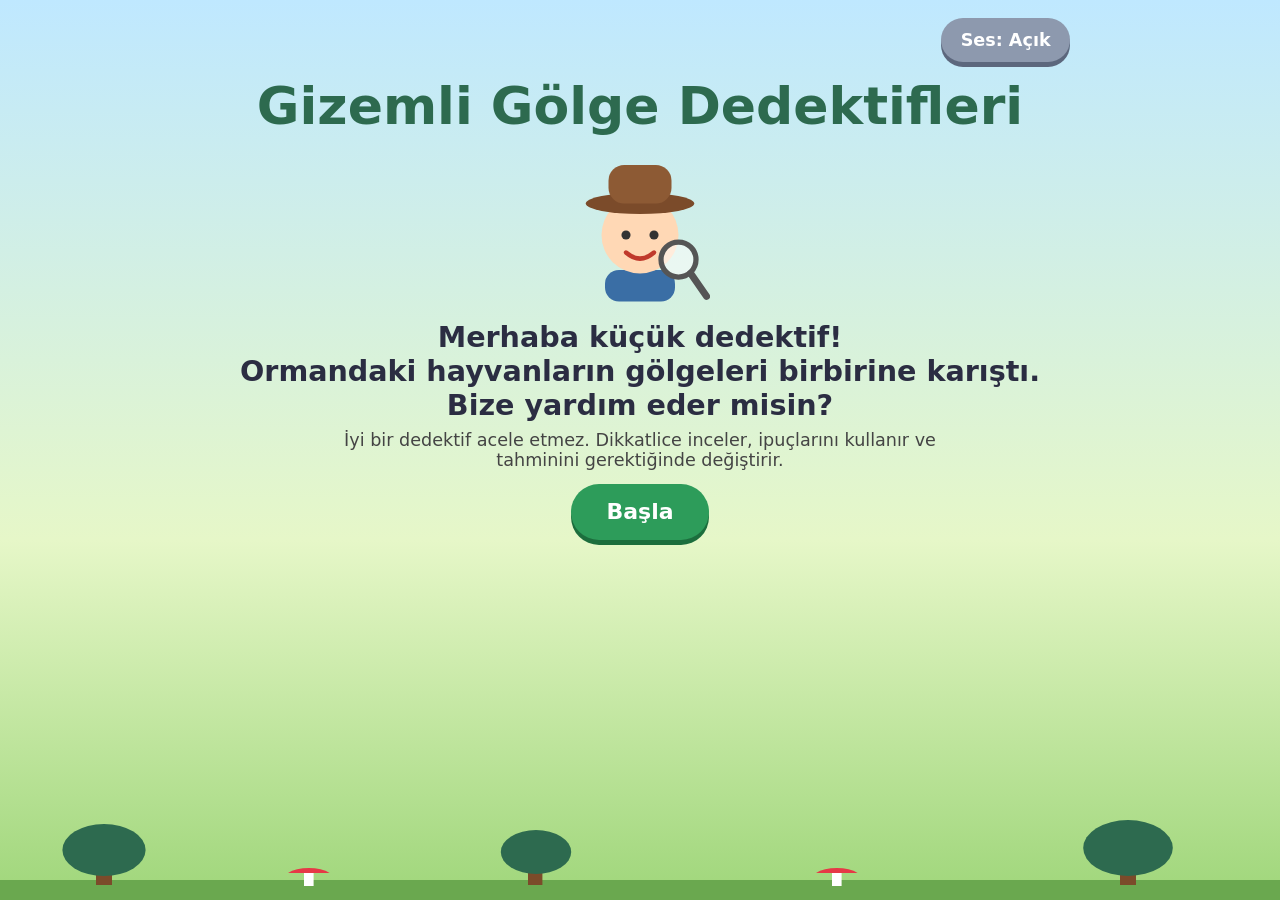
==== commit 94c71ce0: "Add files via upload" ====
--- a/index.html
+++ b/index.html
@@ -1,987 +1,139 @@
 <!DOCTYPE html>
-<html lang="tr">
-<head>
-<meta charset="UTF-8">
-<meta name="viewport" content="width=device-width, initial-scale=1, maximum-scale=1, user-scalable=no, viewport-fit=cover">
-<title>Gölgenin Kayıp Parçası</title>
+<html lang="tr"><head><meta charset="utf-8">
+<meta name="viewport" content="width=device-width,initial-scale=1">
+<title>Gizemli Gölge Dedektifleri</title>
 <style>
-:root{
-  --ink:#24305e;
-  --paper:#fff8e3;
-  --sky:#e8f1ff;
-  --teal:#13a89e;
-  --teal-d:#0c7f77;
-  --sun:#ffc933;
-  --sun-d:#e5a800;
-  --coral:#ff7a59;
-  --coral-d:#d9553a;
-  --lilac:#8f7cf0;
-  --good:#2fb36b;
-  --scene:300px;
-  --font:"Trebuchet MS","Segoe UI","Arial Rounded MT Bold","Nunito",system-ui,sans-serif;
-}
-*{box-sizing:border-box;-webkit-tap-highlight-color:transparent}
-html,body{margin:0;height:100%;overflow:hidden;background:var(--sky);font-family:var(--font);color:var(--ink);overscroll-behavior:none}
-body{touch-action:none;user-select:none;-webkit-user-select:none}
-button{font-family:inherit;color:inherit;cursor:pointer;touch-action:manipulation}
-button:focus-visible{outline:4px solid var(--lilac);outline-offset:3px}
-
-/* ---------- genel ekran düzeni ---------- */
-.screen{position:fixed;inset:0;display:none;flex-direction:column;align-items:center;justify-content:center;padding:max(12px,env(safe-area-inset-top)) 14px max(12px,env(safe-area-inset-bottom));overflow:auto;touch-action:pan-y}
-.screen.active{display:flex}
-#screen-game{justify-content:flex-start;overflow:hidden;touch-action:none;padding:8px 10px max(8px,env(safe-area-inset-bottom))}
-.bg-dots{background:
-  radial-gradient(circle at 12% 18%,rgba(255,201,51,.28) 0 60px,transparent 61px),
-  radial-gradient(circle at 88% 82%,rgba(19,168,158,.2) 0 90px,transparent 91px),
-  var(--sky)}
-
-.btn{border:0;border-radius:26px;font-weight:800;letter-spacing:.2px;padding:16px 28px;font-size:clamp(18px,3.4vw,26px);box-shadow:0 7px 0 rgba(0,0,0,.18);transition:transform .08s,box-shadow .08s;min-height:64px}
-.btn:active{transform:translateY(5px);box-shadow:0 2px 0 rgba(0,0,0,.18)}
-.btn-main{background:var(--sun);color:var(--ink);box-shadow:0 8px 0 var(--sun-d)}
-.btn-main:active{box-shadow:0 3px 0 var(--sun-d)}
-.btn-teal{background:var(--teal);color:#fff;box-shadow:0 7px 0 var(--teal-d)}
-.btn-teal:active{box-shadow:0 2px 0 var(--teal-d)}
-.btn-soft{background:#fff;color:var(--ink);box-shadow:0 7px 0 #c9d3ee}
-
-/* ---------- ana menü ---------- */
-.menu-card{background:var(--paper);border:6px solid var(--ink);border-radius:36px;padding:clamp(18px,4vw,40px);max-width:760px;width:100%;text-align:center;box-shadow:0 12px 0 rgba(36,48,94,.25);position:relative}
-.menu-badge{width:clamp(96px,22vw,150px);height:auto;display:block;margin:-70px auto 6px;filter:drop-shadow(0 6px 0 rgba(36,48,94,.25))}
-.menu-card h1{margin:6px 0 0;font-size:clamp(32px,7.5vw,64px);line-height:1.02;letter-spacing:1px;color:var(--ink)}
-.menu-card h2{margin:6px 0 14px;font-size:clamp(20px,4.5vw,36px);color:var(--teal-d)}
-.menu-card p{margin:0 auto 22px;font-size:clamp(17px,3vw,24px);max-width:560px;line-height:1.35}
-.menu-levels{display:flex;gap:10px;justify-content:center;flex-wrap:wrap;margin-top:22px;font-size:clamp(14px,2.4vw,18px);font-weight:700}
-.menu-levels span{background:#fff;border-radius:999px;padding:7px 14px;border:3px solid var(--ink)}
-
-/* ---------- üst çubuk ---------- */
-.topbar{width:100%;max-width:980px;display:flex;align-items:center;gap:8px;flex:0 0 auto}
-.iconbtn{width:52px;height:52px;border-radius:16px;border:3px solid var(--ink);background:#fff;font-size:26px;display:grid;place-items:center;padding:0;flex:0 0 auto;box-shadow:0 4px 0 rgba(36,48,94,.25)}
-.iconbtn:active{transform:translateY(3px);box-shadow:0 1px 0 rgba(36,48,94,.25)}
-.levelpill{flex:1 1 auto;min-width:0;text-align:center;background:var(--paper);border:3px solid var(--ink);border-radius:18px;padding:5px 10px;font-weight:800;font-size:clamp(13px,2.6vw,20px);line-height:1.15}
-.levelpill small{display:block;font-size:.78em;color:var(--teal-d)}
-.starcount{background:var(--sun);border:3px solid var(--ink);border-radius:18px;padding:8px 12px;font-weight:900;font-size:clamp(16px,3vw,22px);flex:0 0 auto;white-space:nowrap}
-.progress{width:100%;max-width:980px;display:flex;align-items:center;gap:10px;margin:6px 0 4px;flex:0 0 auto;justify-content:center}
-.progress .dots{display:flex;gap:2px;flex-wrap:wrap;justify-content:center;font-size:clamp(15px,3.2vw,22px)}
-.progress .txt{font-weight:800;font-size:clamp(13px,2.6vw,18px);white-space:nowrap}
-.dot{opacity:.45;filter:grayscale(1)}
-.dot.done{opacity:1;filter:none}
-.dot.now{opacity:1;filter:none;transform:scale(1.25)}
-
-/* ---------- soru balonu ---------- */
-.speech{width:100%;max-width:980px;background:#fff;border:4px solid var(--ink);border-radius:22px;padding:8px 14px;display:flex;align-items:center;gap:10px;flex:0 0 auto;box-shadow:0 5px 0 rgba(36,48,94,.2);min-height:60px}
-.speech .msg{flex:1;font-size:clamp(17px,3.4vw,28px);font-weight:800;line-height:1.15;text-align:center}
-.speech .msg.hintmsg{color:var(--coral-d)}
-.speech .msg.softmsg{color:var(--teal-d)}
-.speech .msg.goodmsg{color:var(--good)}
-
-/* ---------- sahne ---------- */
-.stage{width:100%;max-width:980px;flex:1 1 auto;min-height:0;display:flex;flex-direction:column;align-items:center;justify-content:space-evenly;gap:6px;position:relative}
-.scene-row{display:flex;gap:clamp(8px,3vw,36px);justify-content:center;align-items:flex-start;width:100%}
-.card{background:var(--paper);border:5px solid var(--ink);border-radius:26px;padding:8px;display:flex;flex-direction:column;align-items:center;box-shadow:0 7px 0 rgba(36,48,94,.22);position:relative}
-.card .cap{font-weight:900;font-size:clamp(14px,2.6vw,20px);margin-bottom:2px;display:flex;align-items:center;gap:6px}
-.card.shadowcard{background:#dfe6ff}
-.card svg.scene{width:var(--scene);height:var(--scene);display:block;touch-action:none;overflow:visible}
-.card.glow{animation:glow .9s ease-out}
-@keyframes glow{0%{box-shadow:0 0 0 0 rgba(255,201,51,.9)}100%{box-shadow:0 0 0 38px rgba(255,201,51,0)}}
-@keyframes pulse{0%,100%{transform:scale(1)}50%{transform:scale(1.04)}}
-.hole{animation:holepulse 1.4s ease-in-out infinite}
-@keyframes holepulse{0%,100%{opacity:.95}50%{opacity:.55}}
-
-/* parça tepsisi */
-.tray{display:flex;gap:clamp(5px,2.2vw,24px);justify-content:center;align-items:stretch;width:100%}
-.slot{background:var(--paper);border:4px dashed var(--ink);border-radius:20px;padding:4px;display:flex;flex-direction:column;align-items:center;justify-content:center;min-width:0;flex:0 1 auto;position:relative}
-.slot .lab{font-weight:900;font-size:clamp(12px,2.4vw,17px);margin-bottom:2px}
-.slot .cell{display:grid;place-items:center;position:relative}
-.piece{position:relative;cursor:grab;touch-action:none;z-index:2;filter:drop-shadow(0 5px 0 rgba(36,48,94,.25));transition:transform .28s cubic-bezier(.3,1.4,.5,1)}
-.piece.dragging{transition:none;cursor:grabbing;z-index:50;filter:drop-shadow(0 12px 6px rgba(36,48,94,.3))}
-.piece.back{transition:transform .35s cubic-bezier(.3,1.3,.5,1)}
-.piece.shake{animation:shake .4s}
-.piece.used{opacity:.25;pointer-events:none}
-@keyframes shake{0%,100%{rotate:0deg}25%{rotate:-7deg}75%{rotate:7deg}}
-.piece svg{display:block;overflow:visible;pointer-events:none}
-.slot.pickable{cursor:pointer}
-.slot.pickable:active{transform:scale(.97)}
-.slot.chosen{border-style:solid;border-color:var(--teal);background:#e6fbf7}
-.slot.wrongshake{animation:shake .4s}
-.slot.chosen.good{border-color:var(--good);background:#e5ffe9}
-
-/* seçenek butonları (doğru/yanlış, kanıt) */
-
-
-/* alt çubuk */
-.bottombar{width:100%;max-width:980px;display:flex;justify-content:center;gap:12px;flex:0 0 auto;padding-top:4px}
-.hintbtn{background:#e3e7f5;color:#8c94b5;box-shadow:0 5px 0 #c4cbe3;min-height:56px;padding:10px 22px;font-size:clamp(16px,3vw,22px)}
-.hintbtn.ready{background:var(--coral);color:#fff;box-shadow:0 5px 0 var(--coral-d);animation:pulse 1.2s ease-in-out infinite}
-.hintbtn:disabled{cursor:default}
-
-/* efektler */
-.sparkles{position:fixed;inset:0;pointer-events:none;z-index:200;overflow:hidden}
-.spark{position:absolute;font-size:28px;animation:fly 1s ease-out forwards}
-@keyframes fly{0%{transform:translate(0,0) scale(.3);opacity:1}100%{transform:translate(var(--dx),var(--dy)) scale(1.3) rotate(160deg);opacity:0}}
-
-/* ödül / son ekranlar */
-.reward{background:var(--paper);border:6px solid var(--ink);border-radius:36px;padding:clamp(18px,4vw,36px);max-width:680px;width:100%;text-align:center;box-shadow:0 12px 0 rgba(36,48,94,.25)}
-.reward .big{font-size:clamp(56px,min(18vw,15vh),130px);line-height:1;animation:pop .7s cubic-bezier(.3,1.6,.5,1)}
-@keyframes pop{0%{transform:scale(.2) rotate(-20deg);opacity:0}100%{transform:scale(1) rotate(0);opacity:1}}
-.reward h2{margin:8px 0;font-size:clamp(26px,6vw,46px)}
-.reward p{font-size:clamp(17px,3.2vw,26px);margin:8px 0 20px;line-height:1.3}
-.reward .row{display:flex;gap:14px;justify-content:center;flex-wrap:wrap}
-.reward .stars{font-size:clamp(22px,min(5vw,5vh),40px);margin:4px 0;line-height:1.2}
-
-
-.card svg.scene.objbig{width:var(--obj);height:var(--obj)}
-.slot.pickable{border-style:solid;background:#dfe6ff;transition:transform .7s cubic-bezier(.3,1.2,.5,1),opacity .4s}
-.slot.pickable svg.scene{width:var(--scene);height:var(--scene)}
-.wobble{animation:shake .4s}
-@media (prefers-reduced-motion:reduce){
-  .hole,.hintbtn.ready,.card.glow,.wobble{animation:none}
-}
-</style>
-</head>
-<body>
-
-<!-- ============ ANA MENÜ ============ -->
-<section id="screen-menu" class="screen bg-dots active">
-  <div class="menu-card">
-    <svg class="menu-badge" viewBox="0 0 120 120" aria-hidden="true">
-      <circle cx="60" cy="60" r="54" fill="#ffc933" stroke="#24305e" stroke-width="6"/>
-      <circle cx="52" cy="52" r="24" fill="#e8f1ff" stroke="#24305e" stroke-width="7"/>
-      <path d="M70 70 L96 96" stroke="#24305e" stroke-width="12" stroke-linecap="round"/>
-      <path d="M40 58 Q52 40 66 50" stroke="#13a89e" stroke-width="5" fill="none" stroke-linecap="round"/>
-    </svg>
-    <h1>🌑 GÖLGENİN KAYIP PARÇASI</h1>
-    <p>Gölgeyi dikkatlice incele, doğru parçayı bul!</p>
-    <button id="btn-start" class="btn btn-main">▶ OYUNA BAŞLA</button>
-  </div>
-</section>
-
-<!-- ============ OYUN ============ -->
-<section id="screen-game" class="screen bg-dots">
-  <div class="topbar">
-    <button class="iconbtn" id="btn-home" aria-label="Ana menü">🏠</button>
-    <div class="levelpill" id="levelpill"></div>
-    <button class="iconbtn" id="btn-voice" aria-label="Sesi aç veya kapat">🔊</button>
-    <div class="starcount" id="starcount">⭐ 0</div>
-  </div>
-  <div class="progress"><div class="dots" id="dots"></div><div class="txt" id="progtxt"></div></div>
-  <div class="speech">
-    <button class="iconbtn" id="btn-repeat" aria-label="Yönergeyi tekrar dinle" style="width:46px;height:46px;font-size:22px">🔈</button>
-    <div class="msg" id="msg"></div>
-  </div>
-  <div class="stage" id="stage"></div>
-  <div class="bottombar">
-    <button class="btn hintbtn" id="btn-hint" disabled>💡 İPUCU</button>
-  </div>
-</section>
-
-<!-- ============ DÜZEY BİTTİ ============ -->
-<section id="screen-level" class="screen bg-dots">
-  <div class="reward">
-    <div class="big">🔍</div>
-    <h2>KAŞİF ROZETİ</h2>
-    <div class="stars" id="level-stars"></div>
-    <p id="level-text"></p>
-    <div class="row"><button class="btn btn-main" id="btn-nextlevel">▶ SONRAKİ AŞAMA</button></div>
-  </div>
-</section>
-
-<!-- ============ OYUN SONU ============ -->
-<section id="screen-end" class="screen bg-dots">
-  <div class="reward">
-    <div class="big">🏆</div>
-    <h2>GÖLGE KAŞİFİ</h2>
-    <h2 style="color:var(--teal-d)">🌟 TEBRİKLER!</h2>
-    <div class="stars" id="end-stars"></div>
-    <p>Gölgenin kayıp parçalarını buldun!<br>Sen harika bir gölge kaşifisin!</p>
-    <div class="row">
-      <button class="btn btn-main" id="btn-replay">🔄 Tekrar Oyna</button>
-      <button class="btn btn-teal" id="btn-menu">🏠 Ana Menü</button>
-    </div>
-  </div>
-</section>
-
-<div class="sparkles" id="sparkles" aria-hidden="true"></div>
-
+*{box-sizing:border-box}
+body{margin:0;min-height:100vh;font-family:"Trebuchet MS","Segoe UI",system-ui,sans-serif;color:#2b2d42;background:linear-gradient(#bfe8ff 0,#e6f7c8 60%,#9fd67a 100%);font-size:clamp(16px,2.4vw,22px)}
+#app{max-width:900px;margin:0 auto;padding:12px 14px 90px;text-align:center;position:relative;z-index:1}
+#bg{position:fixed;left:0;bottom:0;width:100%;height:90px;z-index:0;pointer-events:none}
+h1{font-size:clamp(28px,6vw,52px);margin:8px 0;color:#2d6a4f}
+h2{margin:6px 0;color:#2d6a4f}
+.btn{font:inherit;font-weight:700;border:0;border-radius:999px;padding:.7em 1.6em;margin:6px;background:#ff9f1c;color:#fff;box-shadow:0 5px 0 #c97800;cursor:pointer;min-height:52px}
+.btn:active{transform:translateY(3px);box-shadow:0 2px 0 #c97800}
+.btn.g{background:#2d9c5a;box-shadow:0 5px 0 #1c6e3d}.btn.b{background:#3a86ff;box-shadow:0 5px 0 #1f5cc0}.btn.s{background:#8d99ae;box-shadow:0 5px 0 #5c677d;font-size:.8em;padding:.5em 1.1em;min-height:44px}
+.btn:focus-visible,.opt:focus-visible{outline:4px solid #3a86ff;outline-offset:2px}
+.top{display:flex;justify-content:space-between;align-items:center;flex-wrap:wrap}
+.prog{font-weight:700;background:#fff8;border-radius:999px;padding:6px 16px}
+.stage{display:flex;align-items:center;justify-content:center;gap:12px;flex-wrap:wrap}
+.card{background:#fffbe8;border:5px solid #ffd166;border-radius:28px;width:min(58vw,300px);padding:8px}
+.card svg{width:100%;height:auto;display:block}
+.sh *:not([fill=none]){fill:#2b2d42}.sh [stroke]:not(.ring){stroke:#2b2d42}
+.ring{animation:pu 1s infinite alternate}@keyframes pu{to{opacity:.35}}
+.det{display:flex;align-items:center;gap:8px;max-width:330px}.det svg{width:76px;flex:none}
+.say{background:#fff;border-radius:20px;padding:10px 14px;border:3px solid #3a86ff;text-align:left;font-size:.9em}
+.q{font-size:1.3em;font-weight:800;margin:10px 0 4px}
+.opts{display:flex;justify-content:center;gap:12px;flex-wrap:wrap}
+.opt{font:inherit;font-weight:700;background:#fff;border:4px solid #8ecae6;border-radius:24px;padding:8px;width:min(29vw,170px);min-width:96px;cursor:pointer}
+.opt svg{width:100%;height:auto;display:block}
+.opt.off{opacity:.35;border-style:dashed}.opt.ok{border-color:#2d9c5a;background:#e3f9e5}
+.rs{display:flex;flex-direction:column;align-items:center;gap:4px}
+.rs .btn{max-width:520px;background:#3a86ff;box-shadow:0 5px 0 #1f5cc0}
+.rs .btn.ok{background:#2d9c5a;box-shadow:0 5px 0 #1c6e3d}
+.wrow{display:flex;gap:14px;justify-content:center;flex-wrap:wrap;margin:14px 0}
+.w{background:#fff;border-radius:24px;padding:14px;width:230px;border:5px solid #95d5b2}
+.bd{display:inline-block;background:#fff;border-radius:16px;padding:8px 12px;margin:4px;border:3px solid #ffd166}.bd.lk{opacity:.4;filter:grayscale(1)}
+table{margin:10px auto;border-collapse:collapse;background:#fff;border-radius:12px;text-align:left}td,th{padding:8px 14px;border-bottom:1px solid #ddd}
+.note{font-size:.8em;max-width:600px;margin:8px auto;color:#444}
+</style></head><body>
+<div id="app"></div>
+<svg id="bg" viewBox="0 0 800 90" preserveAspectRatio="none" aria-hidden="true"><rect y="70" width="800" height="20" fill="#6aa84f"/><g fill="#2d6a4f"><rect x="60" y="45" width="10" height="30" fill="#7b4b2a"/><circle cx="65" cy="40" r="26"/><rect x="330" y="50" width="9" height="25" fill="#7b4b2a"/><circle cx="335" cy="42" r="22"/><rect x="700" y="45" width="10" height="30" fill="#7b4b2a"/><circle cx="705" cy="38" r="28"/></g><g><rect x="190" y="62" width="6" height="14" fill="#fff"/><path d="M180 63a16 12 0 0 1 26 0z" fill="#e63946"/><rect x="520" y="62" width="6" height="14" fill="#fff"/><path d="M510 63a16 12 0 0 1 26 0z" fill="#e63946"/></g></svg>
 <script>
-"use strict";
-/* =====================================================================
-   GÖLGENİN KAYIP PARÇASI
-   ---------------------------------------------------------------------
-   1) ÇİZİM KÜTÜPHANESİ (OBJECTS): her nesne 200x200'lük bir alanda,
-      parçalardan oluşur. Parça = { id, d (SVG path), c (renk), x (ekstra süs) }
-   2) GÖREV VERİ TABANI (TASKS): yeni görev eklemek için diziye yeni bir
-      kayıt eklemek yeterlidir (açıklamalar TASKS'ın üstünde).
-   3) OYUN MOTORU: durum yönetimi, gölge seçme, sürükle-bırak, ipucu
-   ===================================================================== */
-
-/* ---------- küçük yol (path) yardımcıları ---------- */
-const E=(cx,cy,rx,ry)=>`M${cx-rx},${cy}a${rx},${ry} 0 1,0 ${2*rx},0a${rx},${ry} 0 1,0 ${-2*rx},0Z`;
-const R=(x,y,w,h,r)=>`M${x+r},${y}h${w-2*r}a${r},${r} 0 0 1 ${r},${r}v${h-2*r}a${r},${r} 0 0 1 ${-r},${r}h${-(w-2*r)}a${r},${r} 0 0 1 ${-r},${-r}v${-(h-2*r)}a${r},${r} 0 0 1 ${r},${-r}Z`;
-const EYE=(cx,cy,r=6)=>({d:E(cx,cy,r,r),c:"#fff"});
-const PUPIL=(cx,cy,r=3)=>({d:E(cx,cy,r,r),c:"#24305e"});
-
-/* ---------- NESNE ÇİZİMLERİ ---------- */
-const OBJECTS={
-  kelebek:{name:"Kelebek",parts:[
-    {id:"kanatUL",name:"sol üst kanat",c:"#ff7aa8",d:"M96,98 C70,40 25,35 22,70 C20,95 55,105 96,106Z",x:[{d:E(52,72,10,10),c:"#fff"}]},
-    {id:"kanatUR",name:"sağ üst kanat",c:"#ff7aa8",d:"M104,98 C130,40 175,35 178,70 C180,95 145,105 104,106Z",x:[{d:E(148,72,10,10),c:"#fff"}]},
-    {id:"kanatLL",name:"sol alt kanat",c:"#ffb347",d:"M96,108 C60,108 35,125 45,155 C55,180 90,160 97,125Z",x:[{d:E(65,142,7,7),c:"#fff"}]},
-    {id:"kanatLR",name:"sağ alt kanat",c:"#ffb347",d:"M104,108 C140,108 165,125 155,155 C145,180 110,160 103,125Z",x:[{d:E(135,142,7,7),c:"#fff"}]},
-    {id:"govde",name:"gövde",c:"#6b4430",d:R(93,66,14,88,7)},
-    {id:"anten",name:"anten",c:"#6b4430",d:"M97,70 Q86,48 76,44 L79,39 Q94,46 101,68Z M103,70 Q114,48 124,44 L121,39 Q106,46 99,68Z"}
-  ]},
-  balik:{name:"Balık",parts:[
-    {id:"kuyruk",name:"kuyruk",c:"#ff9f43",d:"M52,100 L8,62 Q22,100 8,138Z"},
-    {id:"ustYuzgec",name:"üst yüzgeç",c:"#ff9f43",d:"M78,70 Q92,32 128,66Z"},
-    {id:"altYuzgec",name:"alt yüzgeç",c:"#ff9f43",d:"M82,130 Q98,168 124,132Z"},
-    {id:"govde",name:"gövde",c:"#29b6f6",d:"M45,100 C60,60 130,55 175,100 C130,148 60,142 45,100Z",x:[EYE(142,92,8),PUPIL(144,92,4),{d:"M96,86 Q106,100 96,114",c:"none"}]}
-  ]},
-  araba:{name:"Araba",parts:[
-    {id:"kabin",name:"kabin",c:"#e8433f",d:"M48,104 L68,60 L122,60 L160,104Z",x:[{d:"M72,98 L84,68 L116,68 L116,98Z",c:"#cfeaff"},{d:"M124,98 L124,68 L128,68 L150,98Z",c:"#cfeaff"}]},
-    {id:"govde",name:"gövde",c:"#c92f2b",d:R(14,100,172,46,14),x:[{d:E(178,118,5,5),c:"#ffe27a"}]},
-    {id:"teker1",name:"arka teker",c:"#3a3f5c",d:E(56,148,21,21),x:[{d:E(56,148,8,8),c:"#c9d3ee"}]},
-    {id:"teker2",name:"ön teker",c:"#3a3f5c",d:E(144,148,21,21),x:[{d:E(144,148,8,8),c:"#c9d3ee"}]}
-  ]},
-  ev:{name:"Ev",parts:[
-    {id:"govde",name:"duvar",c:"#ffd38a",d:R(38,98,124,78,4),x:[{d:R(50,112,28,26,3),c:"#cfeaff"}]},
-    {id:"baca",name:"baca",c:"#8b5e3c",d:"M122,72 L122,46 L148,46 L148,92Z"},
-    {id:"cati",name:"çatı",c:"#e8433f",d:"M16,104 L78,42 L184,104Z"},
-    {id:"kapi",name:"kapı",c:"#8b5e3c",d:R(100,126,30,50,4),x:[{d:E(124,152,3,3),c:"#ffe27a"}]}
-  ]},
-  agac:{name:"Ağaç",parts:[
-    {id:"govde",name:"gövde",c:"#8b5e3c",d:"M88,176 L92,112 L108,112 L112,176Z"},
-    {id:"dal",name:"dal",c:"#8b5e3c",d:"M100,150 L134,114 L142,120 L106,160Z"},
-    {id:"yaprakSol",name:"sol yaprak kümesi",c:"#3cb371",d:"M40,100 C20,70 52,46 82,60 C96,76 96,110 76,124 C58,132 46,114 40,100Z"},
-    {id:"yaprakSag",name:"sağ yaprak kümesi",c:"#2fa05f",d:"M160,96 C176,66 142,44 116,58 C102,76 106,110 124,122 C142,130 154,112 160,96Z"},
-    {id:"yaprakUst",name:"üst yaprak kümesi",c:"#46c37b",d:"M64,66 C60,26 126,16 140,52 C148,76 120,90 100,86 C80,90 66,82 64,66Z"}
-  ]},
-  cicek:{name:"Çiçek",parts:[
-    {id:"sap",name:"sap",c:"#2fa05f",d:"M96,100 L104,100 L106,184 L98,184Z"},
-    {id:"yaprak",name:"yaprak",c:"#3cb371",d:"M104,150 C130,120 160,128 168,142 C150,166 120,168 104,158Z"},
-    {id:"petalSol",name:"sol taç yaprak",c:"#ff7aa8",d:"M92,90 C60,100 24,80 34,52 C60,34 92,56 96,86Z"},
-    {id:"petalSag",name:"sağ taç yaprak",c:"#ff7aa8",d:"M108,90 C140,100 176,80 166,52 C140,34 108,56 104,86Z"},
-    {id:"petalUst",name:"üst taç yaprak",c:"#ff93b9",d:"M84,70 C60,30 90,8 100,10 C110,8 140,30 116,70Z"},
-    {id:"merkez",name:"orta",c:"#ffc933",d:E(100,74,18,18)}
-  ]},
-  uçurtma:{name:"Uçurtma",parts:[
-    {id:"ustSol",name:"sol üst bölüm",c:"#ff7a59",d:"M100,14 L48,76 L100,96Z"},
-    {id:"ustSag",name:"sağ üst bölüm",c:"#ffc933",d:"M100,14 L152,76 L100,96Z"},
-    {id:"altSol",name:"sol alt bölüm",c:"#13a89e",d:"M48,76 L100,96 L100,152Z"},
-    {id:"altSag",name:"sağ alt bölüm",c:"#8f7cf0",d:"M152,76 L100,96 L100,152Z"},
-    {id:"ip",name:"ip",c:"#24305e",d:"M98,152 C70,170 130,172 96,194 L100,196 C136,172 78,168 102,152Z"},
-    {id:"kurdele",name:"kurdele",c:"#ff7a59",d:"M96,176 L74,168 L78,184Z M110,184 L132,178 L128,194Z"}
-  ]},
-  kedi:{name:"Kedi",parts:[
-    {id:"kuyruk",name:"kuyruk",c:"#f2a65a",d:"M46,152 C14,150 6,110 22,90 C30,84 36,92 30,104 C26,120 36,134 54,136Z"},
-    {id:"govde",name:"gövde",c:"#f2a65a",d:"M44,120 C44,92 100,86 130,104 C150,118 146,166 126,172 L58,172 C46,168 44,140 44,120Z"},
-    {id:"kafa",name:"kafa",c:"#f7b772",d:"M116,70 C116,48 168,46 176,72 C182,98 164,114 146,114 C126,112 116,92 116,70Z",x:[EYE(142,80,6),PUPIL(144,80,3),EYE(164,80,6),PUPIL(166,80,3),{d:"M150,94 L156,94 L153,99Z",c:"#ff7a8a"}]},
-    {id:"kulakSol",name:"sol kulak",c:"#f7b772",d:"M118,60 L124,26 L146,50Z"},
-    {id:"kulakSag",name:"sağ kulak",c:"#f7b772",d:"M148,50 L172,28 L176,64Z"},
-    {id:"on",name:"ön ayak",c:"#f2a65a",d:R(112,150,22,34,8)},
-    {id:"arka",name:"arka ayak",c:"#f2a65a",d:R(56,150,22,34,8)}
-  ]},
-  kediOn:{name:"Öne bakan kedi",parts:[
-    {id:"kuyruk",name:"kuyruk",c:"#f2a65a",d:"M142,170 C176,170 186,130 170,118 C164,114 160,120 164,128 C170,144 160,158 142,158Z"},
-    {id:"govde",name:"gövde",c:"#f2a65a",d:"M58,118 C58,98 142,98 142,118 C150,150 148,184 130,186 L70,186 C52,184 50,150 58,118Z"},
-    {id:"kulakSol",name:"sol kulak",c:"#f7b772",d:"M56,66 L62,22 L98,52Z"},
-    {id:"kulakSag",name:"sağ kulak",c:"#f7b772",d:"M144,66 L138,22 L102,52Z"},
-    {id:"kafa",name:"kafa",c:"#f7b772",d:E(100,84,48,42),x:[EYE(80,80,7),PUPIL(80,80,3.5),EYE(120,80,7),PUPIL(120,80,3.5),{d:"M94,96 L106,96 L100,104Z",c:"#ff7a8a"}]}
-  ]},
-  kus:{name:"Kuş",parts:[
-    {id:"kuyruk",name:"kuyruk",c:"#13a89e",d:"M52,108 L6,92 L14,112 L4,128 L16,134 L54,126Z"},
-    {id:"govde",name:"gövde",c:"#29b6f6",d:"M48,112 C48,74 118,60 148,92 C164,112 140,148 100,150 C66,152 48,134 48,112Z"},
-    {id:"kanat",name:"kanat",c:"#1e88c9",d:"M62,104 C70,70 106,62 124,70 C116,96 98,122 62,124Z"},
-    {id:"bas",name:"baş",c:"#29b6f6",d:E(150,76,26,26),x:[EYE(158,72,6),PUPIL(160,72,3)]},
-    {id:"gaga",name:"gaga",c:"#ffc933",d:"M172,70 L198,80 L172,90Z"},
-    {id:"bacak",name:"bacak",c:"#ff9f43",d:"M96,148 L100,148 L102,176 L116,180 L116,184 L96,184Z M120,146 L124,146 L126,176 L140,180 L140,184 L120,184Z"}
-  ]},
-  roket:{name:"Roket",parts:[
-    {id:"govde",name:"gövde",c:"#e9eefc",d:"M100,12 C140,44 140,120 132,150 L68,150 C60,120 60,44 100,12Z",x:[{d:E(100,76,17,17),c:"#7cc4ff"},{d:E(100,76,10,10),c:"#cfeaff"}]},
-    {id:"burun",name:"burun",c:"#ff7a59",d:"M100,12 C116,26 126,40 130,54 L70,54 C74,40 84,26 100,12Z"},
-    {id:"kanatSol",name:"sol kanat",c:"#e8433f",d:"M68,108 L28,162 L68,148Z"},
-    {id:"kanatSag",name:"sağ kanat",c:"#e8433f",d:"M132,108 L176,150 L132,148Z"},
-    {id:"alev",name:"alev",c:"#ffc933",d:"M80,152 L120,152 C124,176 108,190 100,198 C92,190 76,176 80,152Z"}
-  ]},
-  gemi:{name:"Gemi",parts:[
-    {id:"yelken",name:"büyük yelken",c:"#fff",d:"M96,22 L96,112 L38,112Z",x:[]},
-    {id:"yelken2",name:"küçük yelken",c:"#ffd38a",d:"M106,40 L106,112 L160,112Z"},
-    {id:"direk",name:"direk",c:"#6b4430",d:R(98,18,6,100,2)},
-    {id:"govde",name:"tekne",c:"#e8433f",d:"M20,118 L180,118 C170,150 150,166 120,166 L70,166 C42,164 26,140 20,118Z",x:[{d:E(60,138,7,7),c:"#cfeaff"},{d:E(90,140,7,7),c:"#cfeaff"}]},
-    {id:"bayrak",name:"bayrak",c:"#ffc933",d:"M104,18 L132,26 L104,34Z"}
-  ]},
-  robot:{name:"Robot",parts:[
-    {id:"anten",name:"anten",c:"#ff7a59",d:"M98,16 L102,16 L102,34 L98,34Z M92,6 L108,6 L108,18 L92,18Z"},
-    {id:"kafa",name:"kafa",c:"#9fb4e8",d:R(60,34,80,56,14),x:[{d:E(82,62,10,10),c:"#fff"},{d:E(118,62,10,10),c:"#fff"},PUPIL(84,62,4),PUPIL(120,62,4),{d:R(86,78,28,6,3),c:"#24305e"}]},
-    {id:"govde",name:"gövde",c:"#6c84d6",d:R(54,96,92,64,10),x:[{d:E(100,128,14,14),c:"#ffc933"}]},
-    {id:"kolSol",name:"sol kol",c:"#9fb4e8",d:"M54,104 L28,128 L22,176 L42,176 L46,140 L60,126Z"},
-    {id:"kolSag",name:"sağ kol",c:"#9fb4e8",d:"M146,104 L172,90 L184,60 L168,56 L160,78 L140,92Z"},
-    {id:"bacakSol",name:"sol bacak",c:"#4a63b8",d:R(64,160,26,34,6)},
-    {id:"bacakSag",name:"sağ bacak",c:"#4a63b8",d:R(110,160,26,34,6)}
-  ]}
-};
-/* uçurtma anahtarı Türkçe karakter içeriyor; kolay kullanım için takma ad */
-OBJECTS.ucurtma=OBJECTS["uçurtma"];
-
-/* =====================================================================
-   GÖREV VERİ TABANI
-   ---------------------------------------------------------------------
-   id            : görev numarası          stage : aşama (1-3)    level : seviye (1-3)
-   type          : "pickShadow" (doğru gölgeyi seç) | "missing" (kayıp parçayı sürükle)
-   objectName    : nesnenin adı            objectImage : OBJECTS anahtarı
-   objectMirror  : true ise renkli nesne sola bakar (aynalanır)
-   shadowOptions : [gölge tanımı x3]       correctShadow : doğru gölgenin sırası (0'dan)
-   Gölge tanımı  : { object:"anahtar", mirror:true|false,
-                     drop:["parçaId"]  -> o parça gölgede yoktur,
-                     swap:{parçaId:"yeni path"} -> o parçanın biçimi değişir }
-   shadowImage   : (missing) boşluklu gölge tanımı  | omit:"parçaId" boşluk olur
-   missingPart   : eksik parçanın id'si
-   partOptions   : [{kind:"correct"|"mirror"|"flipV"|"rotate"|"stretch"|"other",
-                     sx,sy | deg | part}]   correctPart : doğru seçeneğin sırası
-   showObject    : false ise renkli nesne gösterilmez (yalnızca gölge)
-   direction     : doğru yön (bilgi)       question : yönerge
-   hint          : bu göreve özel ipuçları (cevabı söylemez)
-   ===================================================================== */
-const Q1="Hangi gölge bu nesneye ait?",Q2="Gölgenin kayıp parçasını bul ve yerine yerleştir.",Q3="Nesnenin yönüne dikkat et. Doğru gölgeyi bul!";
-const TASKS=[
-  /* ---------- AŞAMA 1 : DOĞRU GÖLGEYİ BUL ---------- */
-  {id:1,stage:1,level:1,type:"pickShadow",objectName:"Uçurtma",objectImage:"ucurtma",
-   shadowOptions:[{object:"balik"},{object:"ev"},{object:"ucurtma"}],correctShadow:2,direction:"yukarı",question:Q1,
-   hint:["Dış hatlara dikkatlice bak.","Köşeleri say."]},
-  {id:2,stage:1,level:1,type:"pickShadow",objectName:"Araba",objectImage:"araba",
-   shadowOptions:[{object:"araba"},{object:"kus"},{object:"roket"}],correctShadow:0,direction:"sağ",question:Q1,
-   hint:["Dış hatlara dikkatlice bak.","Tekerlekleri ara."]},
-  {id:3,stage:1,level:2,type:"pickShadow",objectName:"Balık",objectImage:"balik",
-   shadowOptions:[{object:"balik",drop:["ustYuzgec"]},{object:"balik",swap:{kuyruk:"M52,100 L8,76 L8,124Z"}},{object:"balik"}],correctShadow:2,direction:"sağ",question:Q1,
-   hint:["Yüzgeçlere dikkat et.","Kuyruğun biçimini incele."]},
-  {id:4,stage:1,level:2,type:"pickShadow",objectName:"Ev",objectImage:"ev",
-   shadowOptions:[{object:"ev",swap:{cati:"M16,104 L100,42 L184,104Z"}},{object:"ev"},{object:"ev",drop:["baca"]}],correctShadow:1,direction:"sağ",question:Q1,
-   hint:["Çatının biçimine dikkat et.","Çıkıntıları karşılaştır."]},
-
-  /* ---------- AŞAMA 2 : KAYIP PARÇAYI BUL ---------- */
-  {id:5,stage:2,level:2,type:"missing",objectName:"Kelebek",objectImage:"kelebek",
-   shadowImage:{object:"kelebek",omit:"kanatUR"},missingPart:"kanatUR",
-   partOptions:[{kind:"stretch",sx:.55,sy:1.15},{kind:"correct"},{kind:"mirror"}],correctPart:1,direction:"sağ",question:Q2,
-   hint:["Parçanın şekline dikkat et.","Eksik parçanın yönünü incele."]},
-  {id:6,stage:2,level:2,type:"missing",objectName:"Ağaç",objectImage:"agac",
-   shadowImage:{object:"agac",omit:"yaprakSol"},missingPart:"yaprakSol",
-   partOptions:[{kind:"other",part:"yaprakSag"},{kind:"correct"},{kind:"rotate",deg:90}],correctPart:1,direction:"sol",question:Q2,
-   hint:["Boşluğun şekline bak.","Dış hatlara dikkatlice bak."]},
-  {id:7,stage:2,level:3,type:"missing",showObject:false,objectName:"Robot",objectImage:"robot",
-   shadowImage:{object:"robot",omit:"kolSag"},missingPart:"kolSag",
-   partOptions:[{kind:"correct"},{kind:"stretch",sx:.85,sy:1.12},{kind:"mirror"},{kind:"rotate",deg:180}],correctPart:0,direction:"sağ",question:Q2,
-   hint:["Eksik parçanın yönünü incele.","Sağ ve sol tarafları karşılaştır."]},
-  {id:8,stage:2,level:3,type:"missing",showObject:false,objectName:"Kuş",objectImage:"kus",
-   shadowImage:{object:"kus",omit:"kuyruk"},missingPart:"kuyruk",
-   partOptions:[{kind:"mirror"},{kind:"stretch",sx:.85,sy:1.15},{kind:"correct"},{kind:"flipV"}],correctPart:2,direction:"sağ",question:Q2,
-   hint:["Parçanın şekline dikkat et.","Boşluğun şekline bak."]},
-
-  /* ---------- AŞAMA 3 : YÖN DEĞİŞİYOR ---------- */
-  {id:9,stage:3,level:3,type:"pickShadow",objectName:"Sağa bakan kedi",objectImage:"kedi",
-   shadowOptions:[{object:"kedi",mirror:true},{object:"kediOn"},{object:"kedi"}],correctShadow:2,direction:"sağ",question:Q3,
-   hint:["Kedinin yüzü hangi tarafa bakıyor?","Sağ ve sol tarafları karşılaştır."]},
-  {id:10,stage:3,level:3,type:"pickShadow",objectName:"Sola bakan kedi",objectImage:"kedi",objectMirror:true,
-   shadowOptions:[{object:"kedi"},{object:"kedi",mirror:true},{object:"kediOn"}],correctShadow:1,direction:"sol",question:Q3,
-   hint:["Kedinin yüzü hangi tarafa bakıyor?","Yöne dikkat et."]},
-  {id:11,stage:3,level:3,type:"pickShadow",objectName:"Sola bakan kuş",objectImage:"kus",objectMirror:true,
-   shadowOptions:[{object:"kus"},{object:"kus",mirror:true},{object:"kus",mirror:true,swap:{kuyruk:"M52,108 L14,100 L52,126Z"}}],correctShadow:1,direction:"sol",question:Q3,
-   hint:["Gaga hangi yöne bakıyor?","Kuyruğun biçimini de karşılaştır."]},
-  {id:12,stage:3,level:3,type:"pickShadow",objectName:"Sağa bakan araba",objectImage:"araba",
-   shadowOptions:[{object:"araba",mirror:true},{object:"araba",swap:{kabin:"M48,104 L84,60 L138,60 L160,104Z"}},{object:"araba"}],correctShadow:2,direction:"sağ",question:Q3,
-   hint:["Ön camın eğimine bak.","Yöne ve dış hatlara dikkat et."]}
-];
-
-const STAGES={
-  1:{name:"AŞAMA 1 – DOĞRU GÖLGEYİ BUL",intro:Q1},
-  2:{name:"AŞAMA 2 – KAYIP PARÇAYI BUL",intro:Q2},
-  3:{name:"AŞAMA 3 – YÖN DEĞİŞİYOR",intro:Q3}
-};
-const LEVEL_NAME={1:"🟢 SEVİYE 1 – KOLAY",2:"🟡 SEVİYE 2 – ORTA",3:"🔴 SEVİYE 3 – ZOR"};
-
-/* =====================================================================
-   OYUN DURUMU
-   ===================================================================== */
-const state={
-  currentLevel:1,
-  currentQuestion:0,   // TASKS dizisindeki sıra
-  score:0,
-  stars:0,
-  selectedPart:null,
-  completedQuestions:0,
-  hintUsed:0,
-  // görev içi
-  attempts:0,
-  phase:"",
-  locked:false,
-  hintReadyTimer:null,
-  hintIndex:0,
-  voiceOn:true
-};
-function resetTaskState(){
-  state.selectedPart=null;
-  state.attempts=0;
-  state.phase="";
-  state.locked=false;
-  state.hintIndex=0;
-  clearTimeout(state.hintReadyTimer);
-  setHintReady(false);
-}
-function resetAllProgress(){
-  state.currentLevel=1;state.currentQuestion=0;state.score=0;state.stars=0;
-  state.completedQuestions=0;state.hintUsed=0;
-  resetTaskState();
-}
-
-/* =====================================================================
-   YARDIMCILAR
-   ===================================================================== */
-const $=s=>document.querySelector(s);
-const SVGNS="http://www.w3.org/2000/svg";
-const stage=$("#stage"),msgEl=$("#msg");
-let currentSpeech="";
-
-function showScreen(id){
-  document.querySelectorAll(".screen").forEach(s=>s.classList.remove("active"));
-  $("#"+id).classList.add("active");
-  if(id!=="screen-game"){stopSpeech()}
-}
-
-/* ---------- SES ---------- */
-let audioCtx=null;
-function tone(freqs,dur=.14,type="sine",vol=.12){
-  if(!state.voiceOn)return;
-  try{
-    audioCtx=audioCtx||new (window.AudioContext||window.webkitAudioContext)();
-    let t=audioCtx.currentTime;
-    freqs.forEach((f,i)=>{
-      const o=audioCtx.createOscillator(),g=audioCtx.createGain();
-      o.type=type;o.frequency.value=f;o.connect(g);g.connect(audioCtx.destination);
-      g.gain.setValueAtTime(0,t+i*dur);g.gain.linearRampToValueAtTime(vol,t+i*dur+.02);
-      g.gain.exponentialRampToValueAtTime(.0001,t+i*dur+dur+.12);
-      o.start(t+i*dur);o.stop(t+i*dur+dur+.15);
-    });
-  }catch(e){}
-}
-const sfx={
-  good:()=>tone([660,880,1100],.1),
-  soft:()=>tone([330,294],.12,"triangle",.09),
-  snap:()=>tone([520,780],.07,"sine",.12),
-  star:()=>tone([880,1175,1568],.09),
-  pick:()=>tone([500],.06,"sine",.07)
-};
-let trVoice=null;
-function pickVoice(){
-  if(!("speechSynthesis" in window))return;
-  const vs=speechSynthesis.getVoices();
-  trVoice=vs.find(v=>/^tr/i.test(v.lang)&&/female|kadın|yelda|filiz|seda/i.test(v.name))||vs.find(v=>/^tr/i.test(v.lang))||null;
-}
-if("speechSynthesis" in window){pickVoice();speechSynthesis.onvoiceschanged=pickVoice}
-function stopSpeech(){try{if("speechSynthesis" in window)speechSynthesis.cancel()}catch(e){}}
-function speak(text){
-  currentSpeech=text;
-  if(!state.voiceOn||!("speechSynthesis" in window))return;
-  try{
-    speechSynthesis.cancel();
-    const u=new SpeechSynthesisUtterance(text);
-    u.lang="tr-TR";if(trVoice)u.voice=trVoice;
-    u.rate=.92;u.pitch=1.2;u.volume=1;
-    speechSynthesis.speak(u);
-  }catch(e){}
-}
-/* ekranda göster + sesli oku */
-function isFirstOfStage(t){return state.currentQuestion===0||TASKS[state.currentQuestion-1].stage!==t.stage}
-function say(text,cls="",voice=true){
-  msgEl.textContent=text;
-  msgEl.className="msg "+cls;
-  if(voice)speak(text);
-}
-
-/* ---------- efektler ---------- */
-function sparkle(x,y,emojis=["⭐","✨","🌟"],n=10){
-  const box=$("#sparkles");
-  for(let i=0;i<n;i++){
-    const s=document.createElement("div");s.className="spark";
-    s.textContent=emojis[i%emojis.length];
-    const a=Math.random()*Math.PI*2,r=60+Math.random()*90;
-    s.style.left=x+"px";s.style.top=y+"px";
-    s.style.setProperty("--dx",Math.cos(a)*r+"px");s.style.setProperty("--dy",Math.sin(a)*r+"px");
-    box.appendChild(s);setTimeout(()=>s.remove(),1000);
-  }
-}
-function sparkleEl(el,n){const r=el.getBoundingClientRect();sparkle(r.left+r.width/2,r.top+r.height/2,undefined,n)}
-
-/* ---------- SVG oluşturma ---------- */
-function partsOf(key){return OBJECTS[key].parts}
-function getPart(key,id){return partsOf(key).find(p=>p.id===id)}
-function pathEl(d,fill,extra={}){
-  const p=document.createElementNS(SVGNS,"path");
-  p.setAttribute("d",d);p.setAttribute("fill",fill);
-  for(const k in extra)p.setAttribute(k,extra[k]);
-  return p;
-}
-function colorPartGroup(part,deco=true){
-  const g=document.createElementNS(SVGNS,"g");
-  g.appendChild(pathEl(part.d,part.c,{stroke:"rgba(36,48,94,.55)","stroke-width":2.5,"stroke-linejoin":"round"}));
-  if(deco&&part.x)part.x.forEach(x=>{ if(x.c!=="none")g.appendChild(pathEl(x.d,x.c)) });
-  return g;
-}
-function mirrorTf(){return "translate(200,0) scale(-1,1)"}
-
-/* tam renkli nesne */
-function buildObjectSVG(key,mirror){
-  const svg=document.createElementNS(SVGNS,"svg");
-  svg.setAttribute("viewBox","0 0 200 200");svg.classList.add("scene");
-  const g=document.createElementNS(SVGNS,"g");
-  if(mirror)g.setAttribute("transform",mirrorTf());
-  partsOf(key).forEach(p=>g.appendChild(colorPartGroup(p)));
-  svg.appendChild(g);
-  return svg;
-}
-/* gölge: tek renk, belirgin dış hat; omit -> boşluk; swap -> şekil değişir */
-const SHADOW_COLOR="#2c3a73";
-function buildShadowSVG(def){
-  const svg=document.createElementNS(SVGNS,"svg");
-  svg.setAttribute("viewBox","0 0 200 200");svg.classList.add("scene");
-  const g=document.createElementNS(SVGNS,"g");
-  if(def.mirror)g.setAttribute("transform",mirrorTf());
-  let holeEl=null;
-  partsOf(def.object).forEach(p=>{
-    if(def.drop&&def.drop.includes(p.id))return;
-    const d=(def.swap&&def.swap[p.id])?def.swap[p.id]:p.d;
-    if(def.omit===p.id){
-      holeEl=pathEl(d,"rgba(255,255,255,.9)",{stroke:"#ff7a59","stroke-width":4,"stroke-dasharray":"8 6","stroke-linejoin":"round",class:"hole"});
-      g.appendChild(holeEl);
-    }else{
-      g.appendChild(pathEl(d,SHADOW_COLOR,{stroke:SHADOW_COLOR,"stroke-width":3,"stroke-linejoin":"round"}));
-    }
-  });
-  svg.appendChild(g);
-  svg._hole=holeEl;svg._def=def;svg._g=g;
-  return svg;
-}
-/* boşluğu doldur (doğru parça yerleştiğinde gölge tamamlanır) */
-function fillHole(shadowSvg){
-  const h=shadowSvg._hole;if(!h)return;
-  h.removeAttribute("class");
-  h.setAttribute("fill",SHADOW_COLOR);h.setAttribute("stroke",SHADOW_COLOR);h.removeAttribute("stroke-dasharray");
-  h.setAttribute("stroke-width",3);
-}
-
-/* ---------- parça seçeneklerinin çizimi ---------- */
-/* Parça, gölgedeki boşlukla AYNI ölçekte ve koordinatta çizilir; bu sayede
-   doğru parça tam oturur. Ekran piksel ölçeği = sahne boyutu / 200. */
-function optionTransform(opt,cx,cy){
-  switch(opt.kind){
-    case "mirror": return `translate(${cx},0) scale(-1,1) translate(${-cx},0)`;
-    case "flipV":  return `translate(0,${cy}) scale(1,-1) translate(0,${-cy})`;
-    case "rotate": return `rotate(${opt.deg} ${cx} ${cy})`;
-    case "stretch":return `translate(${cx},${cy}) scale(${opt.sx},${opt.sy}) translate(${-cx},${-cy})`;
-    default: return "";
-  }
-}
-let measureSvg=null;
-function bboxOf(builderFn){
-  if(!measureSvg){
-    measureSvg=document.createElementNS(SVGNS,"svg");
-    measureSvg.setAttribute("width","0");measureSvg.setAttribute("height","0");
-    measureSvg.style.cssText="position:absolute;left:-9999px;top:-9999px;visibility:hidden";
-    document.body.appendChild(measureSvg);
-  }
-  const g=document.createElementNS(SVGNS,"g");
-  builderFn(g);measureSvg.appendChild(g);
-  const b=g.getBBox();measureSvg.removeChild(g);
-  return {x:b.x,y:b.y,w:b.width,h:b.height};
-}
-/* Bir parça seçeneği için { svg, w, h, cx, cy } üretir.
-   shadowDef.mirror varsa doğru parça da gölgenin yönüne göre çizilir. */
-function buildPieceSVG(task,opt,shadowDef){
-  let part=getPart(task.shadowImage.object,task.missingPart);
-  if(opt.kind==="other")part=getPart(task.shadowImage.object,opt.part);
-  const holePart=getPart(task.shadowImage.object,task.missingPart);
-  const hb0=bboxOf(g=>g.appendChild(pathEl(holePart.d,"#000")));
-  let cx=hb0.x+hb0.w/2,cy=hb0.y+hb0.h/2;
-  const tf=[];
-  if(shadowDef.mirror)tf.push(mirrorTf());              // gölge yönü
-  const baseTf=tf.join(" ");
-  // seçeneğe özel dönüşüm: boşluğun gölgedeki merkezine göre uygulanır
-  const holeBox=bboxOf(g=>{const q=pathEl(holePart.d,"#000");if(baseTf)q.setAttribute("transform",baseTf);g.appendChild(q)});
-  const hcx=holeBox.x+holeBox.w/2,hcy=holeBox.y+holeBox.h/2;
-  const pcxy=(opt.kind==="other")?(()=>{const b=bboxOf(g=>{const q=pathEl(part.d,"#000");if(baseTf)q.setAttribute("transform",baseTf);g.appendChild(q)});return [b.x+b.w/2,b.y+b.h/2]})():[hcx,hcy];
-  const ot=optionTransform(opt,pcxy[0],pcxy[1]);
-  const fullTf=(ot+" "+baseTf).trim();
-  const build=g=>{
-    const inner=colorPartGroup(part);
-    if(fullTf)inner.setAttribute("transform",fullTf);
-    g.appendChild(inner);
-  };
-  const box=bboxOf(build);
-  const pad=6;
-  const svg=document.createElementNS(SVGNS,"svg");
-  svg.setAttribute("viewBox",`${box.x-pad} ${box.y-pad} ${box.w+2*pad} ${box.h+2*pad}`);
-  const g=document.createElementNS(SVGNS,"g");build(g);svg.appendChild(g);
-  return {svg,w:box.w+2*pad,h:box.h+2*pad,
-          // parça merkezinin, boşluk merkezinden farkı (doğru yerleşim için gerekli)
-          cx:box.x+box.w/2,cy:box.y+box.h/2,hcx,hcy};
-}
-
-/* =====================================================================
-   ÖLÇEK
-   ===================================================================== */
-function computeScene(){
-  const vw=window.innerWidth,vh=window.innerHeight,t=currentTask();
-  let s,o=0;
-  if(t.type==="pickShadow"){s=Math.min(vw*.27,vh*.22,220);o=Math.min(vw*.42,vh*.27,280)}
-  else if(t.showObject===false){s=Math.min(vw*.6,vh*.3,320)}
-  else{s=Math.min(vw*.4,vh*.3,300)}
-  s=Math.max(96,Math.floor(s));
-  document.documentElement.style.setProperty("--scene",s+"px");
-  document.documentElement.style.setProperty("--obj",Math.floor(o||s)+"px");
-  return s;
-}
-function currentTask(){return TASKS[state.currentQuestion]}
-function k(){return parseFloat(getComputedStyle(document.documentElement).getPropertyValue("--scene"))/200}
-
-/* =====================================================================
-   İPUCU SİSTEMİ
-   ===================================================================== */
-const hintBtn=$("#btn-hint");
-function setHintReady(on){
-  hintBtn.disabled=!on;
-  hintBtn.classList.toggle("ready",on);
-}
-function armHintTimer(){
-  clearTimeout(state.hintReadyTimer);
-  setHintReady(false);
-  state.hintReadyTimer=setTimeout(()=>setHintReady(true),11000);
-}
-function noteStruggle(){
-  state.attempts++;
-  if(state.attempts>=2)setHintReady(true);
-}
-const GENERIC_HINTS=["Dış hatlara dikkatlice bak.","Parçanın şekline dikkat et.","Eksik parçanın yönünü incele.","Sağ ve sol tarafları karşılaştır."];
-hintBtn.addEventListener("click",()=>{
-  if(hintBtn.disabled||state.locked)return;
-  const t=currentTask();
-  const list=(t.hint||[]).concat(GENERIC_HINTS);
-  const h=list[state.hintIndex%list.length];
-  state.hintIndex++;state.hintUsed++;
-  say("Bir ipucu: "+h,"hintmsg");
-  setHintReady(false);
-  armHintTimer();
-});
-
-/* =====================================================================
-   ÜST ÇUBUK / İLERLEME
-   ===================================================================== */
-function updateHud(){
-  const t=currentTask();
-  $("#levelpill").innerHTML=`${STAGES[t.stage].name}<small>${LEVEL_NAME[t.level]}</small>`;
-  $("#starcount").textContent="⭐ "+state.stars;
-  const dots=$("#dots");dots.innerHTML="";
-  TASKS.forEach((_,i)=>{
-    const s=document.createElement("span");
-    s.className="dot"+(i<state.completedQuestions?" done":"")+(i===state.currentQuestion?" now":"");
-    s.textContent=i<state.completedQuestions?"⭐":(i===state.currentQuestion?"🔎":"☆");
-    s.style.filter=i<state.completedQuestions||i===state.currentQuestion?"none":"";
-    dots.appendChild(s);
-  });
-  $("#progtxt").textContent=`Görev ${state.currentQuestion+1} / ${TASKS.length}`;
-}
-
-/* =====================================================================
-   GÖREV KURULUMU
-   ===================================================================== */
-function startTask(){
-  resetTaskState();
-  const t=currentTask();
-  state.currentLevel=t.level;
-  computeScene();
-  updateHud();
-  stage.innerHTML="";
-  if(t.type==="pickShadow")buildPick(t);
-  else buildMissing(t);
-  armHintTimer();
-}
-
-function card(cap,svg,cls=""){
-  const c=document.createElement("div");c.className="card "+cls;
-  const h=document.createElement("div");h.className="cap";h.innerHTML=cap;
-  c.appendChild(h);c.appendChild(svg);return c;
-}
-
-/* ---------- Aşama 2: kayıp parça sahnesi ---------- */
-function buildMissing(t){
-  const row=document.createElement("div");row.className="scene-row";
-  if(t.showObject!==false)row.appendChild(card("🖼️ NESNE",buildObjectSVG(t.objectImage)));
-  const shSvg=buildShadowSVG(t.shadowImage);
-  const shCard=card("🌑 GÖLGE",shSvg,"shadowcard");
-  row.appendChild(shCard);
-  stage.appendChild(row);
-  const tray=document.createElement("div");tray.className="tray";
-  stage.appendChild(tray);
-  const pieces=[];
-  t.partOptions.forEach((opt,i)=>{
-    const b=buildPieceSVG(t,opt,t.shadowImage);
-    const slot=document.createElement("div");slot.className="slot";
-    const lab=document.createElement("div");lab.className="lab";
-    lab.textContent=t.partOptions.length>3?"🧩 "+(i+1):"🧩 PARÇA "+(i+1);
-    const cell=document.createElement("div");cell.className="cell";
-    const piece=document.createElement("div");piece.className="piece";
-    piece.dataset.index=i;
-    piece.appendChild(b.svg);
-    cell.appendChild(piece);slot.appendChild(lab);slot.appendChild(cell);tray.appendChild(slot);
-    pieces.push({el:piece,slot,cell,b,opt,index:i});
-  });
-  const ctx={task:t,shSvg,shCard,pieces,tray,done:false};
-  window._ctx=ctx;
-  layoutPieces(ctx);
-  pieces.forEach(p=>attachDrag(ctx,p));
-  say(t.question,"",isFirstOfStage(t));
-}
-
-function layoutPieces(ctx){
-  const kk=k();
-  let maxH=0;
-  ctx.pieces.forEach(p=>{
-    const w=p.b.w*kk,h=p.b.h*kk;
-    p.b.svg.setAttribute("width",w);p.b.svg.setAttribute("height",h);
-    p.el.style.width=w+"px";p.el.style.height=h+"px";
-    maxH=Math.max(maxH,h);
-  });
-  ctx.pieces.forEach(p=>{
-    p.cell.style.width=Math.max(p.b.w*kk,60)+"px";
-    p.cell.style.height=Math.max(maxH,60)+"px";
-  });
-}
-
-/* ---------- sürükle-bırak (Pointer Events) ---------- */
-function attachDrag(ctx,p){
-  const el=p.el;
-  let startX=0,startY=0,dx=0,dy=0,active=false,moved=false;
-  el.addEventListener("pointerdown",e=>{
-    if(ctx.done||state.locked)return;
-    e.preventDefault();
-    active=true;moved=false;
-    startX=e.clientX;startY=e.clientY;dx=dy=0;
-    el.setPointerCapture(e.pointerId);
-    el.classList.remove("back","shake");el.classList.add("dragging");
-    state.selectedPart=p.index;
-    sfx.pick();
-  });
-  el.addEventListener("pointermove",e=>{
-    if(!active)return;
-    dx=e.clientX-startX;dy=e.clientY-startY;
-    if(Math.abs(dx)+Math.abs(dy)>8)moved=true;
-    el.style.transform=`translate(${dx}px,${dy}px) scale(1.04)`;
-  });
-  const end=e=>{
-    if(!active)return;active=false;
-    try{el.releasePointerCapture(e.pointerId)}catch(_){}
-    el.classList.remove("dragging");
-    if(!moved){el.style.transform="";state.selectedPart=null;
-      say("Parçayı gölgedeki boşluğa sürükle.","softmsg");return}
-    dropPiece(ctx,p,dx,dy);
-  };
-  el.addEventListener("pointerup",end);
-  el.addEventListener("pointercancel",end);
-}
-
-function holeScreenCenter(ctx){
-  const r=ctx.shSvg.getBoundingClientRect();
-  const kk=r.width/200;
-  const h=ctx.pieces[0].b;           // boşluk merkezi tüm seçeneklerde aynı
-  return {x:r.left+h.hcx*kk,y:r.top+h.hcy*kk,kk};
-}
-function pieceScreenCenter(p){
-  const r=p.el.getBoundingClientRect();
-  return {x:r.left+r.width/2,y:r.top+r.height/2};
-}
-function dropPiece(ctx,p,dx,dy){
-  const el=p.el;
-  const hole=holeScreenCenter(ctx);
-  // parçanın (taşınmış hâldeki) merkezi
-  const base=pieceScreenCenterBase(p);
-  const cur={x:base.x+dx,y:base.y+dy};
-  const dist=Math.hypot(cur.x-hole.x,cur.y-hole.y);
-  const near=Math.max(70,ctx.shSvg.getBoundingClientRect().width*.32);
-  const isCorrect=p.index===ctx.task.correctPart;
-  if(dist<near){
-    if(isCorrect){
-      // hafif mıknatıs: boşluğun tam merkezine yumuşakça otur
-      const tx=hole.x-base.x,ty=hole.y-base.y;
-      el.classList.add("back");
-      // parça merkezi ile boşluk merkezi farkı (parça çizimi kutusu içinde)
-      const off=pieceCenterOffset(p,hole.kk);
-      el.style.transform=`translate(${tx-off.x}px,${ty-off.y}px) scale(1)`;
-      ctx.done=true;state.locked=true;
-      setTimeout(()=>onPartPlaced(ctx,p),330);
-    }else{
-      wrongPiece(ctx,p);
-    }
-  }else{
-    // boşluktan uzakta bırakıldı: sessizce geri dön
-    returnPiece(p);
-  }
-}
-/* parça kutusunun merkezi ile boşluk merkezi arasındaki fark */
-function pieceCenterOffset(p,kk){
-  return {x:(p.b.cx-p.b.hcx)*kk,y:(p.b.cy-p.b.hcy)*kk};
-}
-function pieceScreenCenterBase(p){
-  /* parça, kendi hücresinin tam ortasında durur; geçişten (transition) etkilenmesin diye hücreden ölçülür */
-  const r=p.cell.getBoundingClientRect();
-  return {x:r.left+r.width/2,y:r.top+r.height/2};
-}
-function returnPiece(p){
-  p.el.classList.add("back");
-  p.el.style.transform="";
-  state.selectedPart=null;
-}
-function wrongPiece(ctx,p){
-  sfx.soft();
-  returnPiece(p);
-  p.el.classList.add("shake");
-  setTimeout(()=>p.el.classList.remove("shake"),420);
-  const msgs=["Bir kez daha inceleyelim.","Parçanın biçimine ve yönüne dikkat et.","Daha dikkatli karşılaştırmayı dene.","Yönü tekrar kontrol et."];
-  say(msgs[state.attempts%msgs.length],"softmsg");
-  noteStruggle();
-}
-function onPartPlaced(ctx,p){
-  fillHole(ctx.shSvg);
-  p.el.style.opacity="0";           // parça gölgeye dönüştü
-  ctx.shCard.classList.add("glow");
-  sfx.snap();setTimeout(sfx.good,120);
-  sparkleEl(ctx.shCard,12);
-  say("Parça yerine oturdu!","goodmsg");
-  ctx.pieces.forEach(q=>{if(q!==p)q.slot.style.opacity=".4"});
-  ctx.shCard.querySelector(".cap").innerHTML="✅ GÖLGE TAMAMLANDI";
-  setTimeout(()=>say("Gölge tamamlandı!","goodmsg"),1100);
-  setTimeout(finishTask,2300);
-}
-
-/* =====================================================================
-   AŞAMA 1 ve 3 : DOĞRU GÖLGEYİ SEÇ
-   ===================================================================== */
-function buildPick(t){
-  window._ctx=null;
-  const row=document.createElement("div");row.className="scene-row";
-  const objSvg=buildObjectSVG(t.objectImage,t.objectMirror);objSvg.classList.add("objbig");
-  const objCard=card("🖼️ NESNE",objSvg);
-  row.appendChild(objCard);stage.appendChild(row);
-  const tray=document.createElement("div");tray.className="tray";
-  stage.appendChild(tray);
-  const ctx={task:t,objCard,slots:[],done:false};
-  t.shadowOptions.forEach((def,i)=>{
-    const slot=document.createElement("button");slot.type="button";slot.className="slot pickable";
-    const lab=document.createElement("div");lab.className="lab";lab.textContent="🌑 GÖLGE "+"ABC"[i];
-    slot.appendChild(lab);slot.appendChild(buildShadowSVG(def));
-    tray.appendChild(slot);ctx.slots.push(slot);
-    slot.addEventListener("click",()=>onPick(ctx,i));
-  });
-  say(t.question,"",isFirstOfStage(t));
-}
-function onPick(ctx,i){
-  if(ctx.done||state.locked)return;
-  const t=ctx.task,slot=ctx.slots[i];
-  state.selectedPart=i;
-  if(i===t.correctShadow){
-    ctx.done=true;state.locked=true;
-    sfx.good();
-    slot.classList.add("chosen","good");
-    ctx.slots.forEach(o=>{if(o!==slot)o.style.opacity=".25"});
-    ctx.objCard.classList.add("glow");
-    // doğru gölge nesnenin altına doğru hareket eder
-    const oc=ctx.objCard.getBoundingClientRect(),sc=slot.getBoundingClientRect();
-    slot.style.zIndex=5;
-    slot.style.transform=`translate(${oc.left+oc.width/2-(sc.left+sc.width/2)}px,${oc.bottom+8-sc.top}px)`;
-    setTimeout(()=>{sparkleEl(slot,12);sfx.star()},700);
-    say(["Harika! Doğru gölgeyi buldun!","Çok güzel inceledin!"][t.id%2],"goodmsg");
-    setTimeout(finishTask,2100);
-  }else{
-    sfx.soft();
-    slot.classList.add("wrongshake");ctx.objCard.classList.add("wobble");
-    setTimeout(()=>{slot.classList.remove("wrongshake");ctx.objCard.classList.remove("wobble")},420);
-    const msgs=t.stage===3?["Yöne dikkat et.","Bir kez daha dikkatlice bakalım.","Sağ ve sol tarafları karşılaştır."]
-                          :["Bir kez daha dikkatlice incele.","Dış hatlara tekrar bak.","Dış hatları karşılaştırmayı dene."];
-    say(msgs[state.attempts%msgs.length],"softmsg");
-    noteStruggle();
-  }
-}
-
-/* =====================================================================
-   GÖREV BİTTİ / DÜZEY GEÇİŞİ / OYUN SONU
-   ===================================================================== */
-function finishTask(){
-  const t=currentTask();
-  clearTimeout(state.hintReadyTimer);setHintReady(false);
-  state.stars++;state.score+=10;state.completedQuestions++;
-  $("#starcount").textContent="⭐ "+state.stars;
-  sfx.star();
-  sparkleEl($("#starcount"),8);
-  updateHud();
-  const nextIdx=state.currentQuestion+1;
-  if(nextIdx>=TASKS.length){showEnd();return}
-  if(TASKS[nextIdx].stage!==t.stage){showStageDone(t.stage);return}
-  state.currentQuestion=nextIdx;
-  startTask();
-}
-function showStageDone(stageNo){
-  $("#level-stars").textContent="⭐".repeat(TASKS.filter(x=>x.stage===stageNo).length);
-  $("#level-text").textContent=`${STAGES[stageNo].name} tamamlandı! Şimdi sıradaki aşamaya geçelim: ${STAGES[stageNo+1].name}.`;
-  showScreen("screen-level");
-  sfx.star();
-  speak("Harika! Kaşif rozetini kazandın! Sıradaki aşamaya geçelim.");
-  sparkle(window.innerWidth/2,window.innerHeight/3,["🔍","⭐","✨"],14);
-}
-function showEnd(){
-  $("#end-stars").textContent="⭐".repeat(Math.min(state.stars,TASKS.length));
-  showScreen("screen-end");
-  sfx.star();setTimeout(sfx.good,300);
-  speak("Harika bir gölge kaşifi oldun!");
-  sparkle(window.innerWidth/2,window.innerHeight/3,["🏆","⭐","🌟","✨"],20);
-}
-
-/* =====================================================================
-   OLAY BAĞLAMALARI
-   ===================================================================== */
-$("#btn-start").addEventListener("click",()=>{
-  resetAllProgress();
-  showScreen("screen-game");
-  state.currentQuestion=0;
-  startTask();
-  speak("Hazırsan gölgeleri keşfetmeye başlayalım! "+Q1);
-});
-$("#btn-nextlevel").addEventListener("click",()=>{
-  state.currentQuestion=state.currentQuestion+1;
-  showScreen("screen-game");
-  startTask();
-  speak(STAGES[currentTask().stage].intro);
-});
-$("#btn-replay").addEventListener("click",()=>{
-  resetAllProgress();
-  showScreen("screen-game");
-  startTask();
-  speak("Hazırsan gölgeleri keşfetmeye başlayalım! "+Q1);
-});
-$("#btn-menu").addEventListener("click",()=>{resetAllProgress();showScreen("screen-menu")});
-$("#btn-home").addEventListener("click",()=>{resetAllProgress();showScreen("screen-menu")});
-$("#btn-voice").addEventListener("click",()=>{
-  state.voiceOn=!state.voiceOn;
-  $("#btn-voice").textContent=state.voiceOn?"🔊":"🔇";
-  if(!state.voiceOn)stopSpeech();else speak(msgEl.textContent);
-});
-$("#btn-repeat").addEventListener("click",()=>{
-  const was=state.voiceOn;state.voiceOn=true;speak(msgEl.textContent);state.voiceOn=was;
-});
-window.addEventListener("resize",()=>{
-  if(!$("#screen-game").classList.contains("active"))return;
-  computeScene();
-  if(window._ctx&&stage.contains(window._ctx.tray))layoutPieces(window._ctx);
-});
-/* sayfa kaydırma / yakınlaştırma sürüklemeyi bozmasın */
-document.addEventListener("touchmove",e=>{
-  if($("#screen-game").classList.contains("active"))e.preventDefault();
-},{passive:false});
-document.addEventListener("gesturestart",e=>e.preventDefault());
-document.addEventListener("contextmenu",e=>e.preventDefault());
-</script>
-</body>
-</html>
+/* ===== VERİ: öğretmen yeni nesne/soru ekleyebilir =====
+ Yeni nesne: I içine {n:ad,c:renk,s:çizim,hl:[x,y,yarıçap],h2:biçimsel ipucu,h3:ayırt edici ipucu,r:gerekçe}
+ Yeni soru: QS[dünya] içine {a:'id',p:havuz} (rastgele seçenek) ya da {a:'id',o:['id','id','id']} (sabit seçenek)
+ Çizim yardımcıları: E elips, C daire, R dikdörtgen, P çokgen, F dolu yol, L çizgi, O halka; '@' ana rengi temsil eder */
+const E=(x,y,a,b,f='@')=>`<ellipse cx="${x}" cy="${y}" rx="${a}" ry="${b}" fill="${f}"/>`;
+const C=(x,y,r,f='@')=>`<circle cx="${x}" cy="${y}" r="${r}" fill="${f}"/>`;
+const R=(x,y,w,h,f='@')=>`<rect x="${x}" y="${y}" width="${w}" height="${h}" rx="2" fill="${f}"/>`;
+const P=(p,f='@')=>`<polygon points="${p}" fill="${f}"/>`;
+const F=(d,f='@')=>`<path d="${d}" fill="${f}"/>`;
+const L=(d,w=5,s='@')=>`<path d="${d}" stroke="${s}" stroke-width="${w}" stroke-linecap="round" fill="none"/>`;
+const O=(x,y,r,w,s='@')=>`<circle cx="${x}" cy="${y}" r="${r}" fill="none" stroke="${s}" stroke-width="${w}"/>`;
+const K='#4a3b32',W='#fff';
+const I={
+tavsan:{n:'Tavşan',c:'#c9b8a8',s:E(45,68,25,18)+C(68,48,14)+E(62,18,5,17)+E(74,20,5,16)+C(20,66,7,W)+R(34,80,8,12)+R(52,80,8,12),hl:[68,22,22],h2:'Bu hayvanın kulakları uzun olabilir.',h3:'Bu hayvan zıplamayı sever ve uzun kulakları vardır.',r:'Çünkü kulakları uzun.'},
+kedi:{n:'Kedi',c:'#f4a261',s:E(45,70,25,14)+C(70,48,13)+P('60,42 62,24 71,37')+P('71,37 80,24 83,43')+L('M22 70C5 66 5 42 16 32',6)+R(30,78,7,14)+R(54,78,7,14),hl:[72,34,20],h2:'Bu hayvanın başında sivri kulaklar ve uzun bir kuyruk var.',h3:'Bu hayvan miyavlar ve sivri kulakları vardır.',r:'Çünkü kulakları sivri.'},
+kopek:{n:'Köpek',c:'#b08968',s:E(45,62,26,14)+C(74,46,12)+E(88,50,8,5)+E(66,50,5,11,K)+L('M20 58L8 40',6)+R(28,70,7,22)+R(56,70,7,22),hl:[82,48,20],h2:'Bu hayvanın kulakları sarkık ve burnu uzun.',h3:'Bu hayvan havlar ve kuyruğunu sallar.',r:'Çünkü kulağı sarkık ve burnu uzun.'},
+balik:{n:'Balık',c:'#48cae4',s:E(45,50,32,20)+P('74,50 97,30 97,70')+P('38,32 50,14 60,33')+P('45,66 55,84 60,66')+C(26,45,3,K),hl:[84,50,20],h2:'Bu canlının yüzgeçleri var ve bacağı yok.',h3:'Bu canlı suda yaşar ve yüzgeçleriyle yüzer.',r:'Çünkü yüzgeçleri var.'},
+kus:{n:'Kuş',c:'#4cc9f0',s:E(50,55,22,16)+C(72,40,10)+P('80,37 95,43 80,47','#ffb703')+P('38,50 14,28 58,48')+P('30,60 6,66 28,70')+L('M46 70V88M56 70V88',3,K),hl:[34,42,24],h2:'Bu hayvanın kanatları ve gagası var.',h3:'Bu hayvan kanatlarıyla uçar ve gagası vardır.',r:'Çünkü kanatları ve gagası var.'},
+fil:{n:'Fil',c:'#9aa5b1',s:E(48,55,30,22)+C(78,46,15)+E(68,50,9,15,'#7d8795')+L('M88 52Q99 70 88 90',9)+R(26,70,10,22)+R(58,70,10,22),hl:[92,72,22],h2:'Bu hayvanın çok uzun bir burnu var.',h3:'Bu hayvan çok büyüktür ve hortumuyla su içer.',r:'Çünkü hortumu var.'},
+zurafa:{n:'Zürafa',c:'#ffc857',s:E(38,68,22,12)+P('50,64 60,64 70,22 60,22')+E(68,16,10,6)+L('M64 10V3M70 10V3',2,K)+R(22,75,5,20)+R(48,75,5,20)+C(32,66,3,'#a0522d')+C(44,70,3,'#a0522d')+C(62,40,2.5,'#a0522d'),hl:[64,40,26],h2:'Bu hayvanın boynu çok uzun.',h3:'Bu hayvan yüksek ağaçların yapraklarını yer.',r:'Çünkü boynu çok uzun.'},
+kelebek:{n:'Kelebek',c:'#e5698b',s:E(31,38,22,18)+E(69,38,22,18)+E(35,66,16,14,'#ffb703')+E(65,66,16,14,'#ffb703')+R(47,28,6,46,K)+L('M48 30Q40 12 34 10M52 30Q60 12 66 10',2,K),hl:[50,40,32],h2:'Bu canlının büyük kanatları ve ince bir anteni var.',h3:'Bu canlı renkli kanatlarıyla çiçekten çiçeğe konar.',r:'Çünkü kanatları büyük ve renkli.'},
+kaplumbaga:{n:'Kaplumbağa',c:'#6a994e',s:F('M12 68A38 38 0 0 1 88 68Z')+C(92,62,8,'#a7c957')+R(26,66,12,16,'#a7c957')+R(60,66,12,16,'#a7c957')+P('12,66 2,72 12,72','#a7c957')+F('M30 60A22 22 0 0 1 70 60Z','#8ab35a'),hl:[50,48,28],h2:'Bu hayvanın sırtında yuvarlak bir kabuk var.',h3:'Bu hayvan yavaş yürür ve kabuğuna saklanır.',r:'Çünkü sırtında kabuk var.'},
+maymun:{n:'Maymun',c:'#a47148',s:E(45,62,16,22)+C(48,26,12)+C(34,26,6)+C(62,26,6)+E(48,30,8,6,'#f1c27d')+L('M60 82C90 90 94 58 82 50',5)+R(33,78,8,14)+R(50,78,8,14)+L('M32 54L14 70M58 54L76 40',5),hl:[82,64,22],h2:'Bu hayvanın uzun, kıvrık bir kuyruğu var.',h3:'Bu hayvan ağaçlara tırmanmayı ve muz yemeyi sever.',r:'Çünkü kuyruğu uzun ve kıvrık.'},
+fare:{n:'Fare',c:'#a8a8b3',s:E(45,66,22,14)+E(70,62,12,9)+P('78,54 97,63 78,71')+C(63,48,9)+L('M24 68Q4 62 10 40',2.5)+R(32,76,6,14)+R(52,76,6,14),hl:[64,48,18],h2:'Bu hayvanın yuvarlak kulakları ve ince, uzun bir kuyruğu var.',h3:'Bu hayvan küçüktür ve peyniri sever.',r:'Çünkü kulakları yuvarlak, kuyruğu ince.'},
+yarasa:{n:'Yarasa',c:'#7b5ea7',s:E(50,52,7,14)+C(50,32,8)+P('44,28 43,15 50,26')+P('56,28 57,15 50,26')+F('M43 48Q20 18 3 36Q12 38 14 50Q22 44 28 56Q36 52 43 62Z')+`<g transform="translate(100 0) scale(-1 1)">${F('M43 48Q20 18 3 36Q12 38 14 50Q22 44 28 56Q36 52 43 62Z')}</g>`,hl:[50,42,32],h2:'Bu hayvanın deriden geniş kanatları ve sivri kulakları var.',h3:'Bu hayvan geceleri uçar.',r:'Çünkü kanatları geniş ve sivri.'},
+semsiye:{n:'Şemsiye',c:'#e63946',s:F('M8 52A42 42 0 0 1 92 52Q81 43 71 52Q60 43 50 52Q40 43 29 52Q19 43 8 52Z')+L('M50 50V82Q50 94 38 90',5,K),hl:[50,34,26],h2:'Bu nesnenin yuvarlak bir üstü ve kıvrık bir sapı var.',h3:'Bu nesne yağmurda ıslanmamak için açılır.',r:'Çünkü kıvrık sapı ve yuvarlak üstü var.'},
+anahtar:{n:'Anahtar',c:'#e9b824',s:O(24,50,13,8)+R(36,46,54,8)+R(70,54,7,13)+R(82,54,7,9),hl:[78,56,20],h2:'Bu nesnenin dişleri ve yuvarlak bir ucu var.',h3:'Bu nesne kapıyı açmak için kullanılır.',r:'Çünkü dişleri var.'},
+makas:{n:'Makas',c:'#d62828',s:P('50,50 90,14 95,22 57,55','#adb5bd')+P('50,50 90,86 95,78 57,45','#adb5bd')+O(20,30,12,6)+O(20,70,12,6)+L('M28 38L52 50M28 62L52 50',6),hl:[76,50,28],h2:'Bu nesnenin iki keskin ağzı ve iki halkası var.',h3:'Bu nesne kâğıt kesmek için kullanılır.',r:'Çünkü iki ağzı ve iki halkası var.'},
+bardak:{n:'Bardak',c:'#4895ef',s:P('26,22 70,22 64,88 32,88')+L('M70 38Q92 40 90 58Q88 72 66 68',6)+P('29,40 68,40 66,50 31,50','#bde0fe'),hl:[82,54,20],h2:'Bu nesnenin içi boş ve yan tarafında kulp var.',h3:'Bu nesneyle su içeriz.',r:'Çünkü yanında kulp var.'},
+top:{n:'Top',c:'#ff595e',s:C(50,50,36)+F('M18 36Q50 56 82 36A36 36 0 0 0 18 36Z',W)+C(50,50,8,'#ffca3a'),hl:[50,50,36],h2:'Bu nesne her yerinden yuvarlak.',h3:'Bu nesne yuvarlanır ve ona vurup oynarız.',r:'Çünkü her yerinden yuvarlak.'},
+sandalye:{n:'Sandalye',c:'#c07a3a',s:R(26,8,9,50)+R(26,50,52,9)+R(68,58,8,34)+R(26,58,8,34)+R(38,18,5,28)+R(50,18,5,28),hl:[32,30,26],h2:'Bu nesnenin bir sırtlığı ve dört ayağı var.',h3:'Bu nesnenin üstüne otururuz.',r:'Çünkü sırtlığı ve ayakları var.'},
+cekic:{n:'Çekiç',c:'#8d99ae',s:R(44,30,11,62,'#a0662c')+R(20,12,58,20)+P('78,16 97,28 78,31'),hl:[50,22,26],h2:'Bu nesnenin uzun bir sapı ve ağır bir başı var.',h3:'Bu nesneyle çivi çakılır.',r:'Çünkü ağır bir başı ve uzun sapı var.'},
+saat:{n:'Saat',c:'#06d6a0',s:C(50,57,30)+C(27,24,9,'#ffd166')+C(73,24,9,'#ffd166')+P('32,82 22,95 36,89')+P('68,82 78,95 64,89')+C(50,57,23,W)+L('M50 57V40M50 57L62 62',3,K),hl:[50,24,30],h2:'Bu nesnenin üstünde iki küçük zil var.',h3:'Bu nesne zamanı gösterir ve çalar.',r:'Çünkü üstünde zilleri var.'}};
+const W1=['tavsan','kedi','kopek','balik','kus','fil','zurafa','kelebek','kaplumbaga','maymun'],W2=['semsiye','anahtar','makas','bardak','top','sandalye','cekic','saat'];
+const QS={1:W1.map(a=>({a,p:W1})),2:W2.map(a=>({a,p:W2})),
+3:[['tavsan','fare','kedi'],['kedi','kopek','fare'],['kopek','kedi','maymun'],['kus','kelebek','yarasa'],['kelebek','kus','yarasa'],['top','saat','bardak'],['anahtar','cekic','makas'],['fil','zurafa','kaplumbaga']].map(o=>({a:o[0],o}))};
+const WN={1:['Ormanın Hayvanları','hayvana'],2:['Gizemli Nesneler','nesneye'],3:['Benzer Gölgelerin Gizemi','şeye']};
+const BADGES=[['Dikkatli Gözlemci','İlk denemede 5 doğru',s=>s.f>=5],['İpucu Avcısı','İpuçlarını 3 kez kullandı',s=>s.h+s.r>=3],['Gölge Uzmanı','Dünya 1 tamam',s=>s.d[1]],['Mantık Dedektifi','5 gerekçe seçti',s=>s.ro>=5],['Büyük Dedektif','Üç dünya tamam',s=>s.d[1]&&s.d[2]&&s.d[3]]];
+const GOOD=['Harika dedektif! Doğru hayvanı ya da nesneyi buldun.','Süper! İpuçlarını çok iyi kullandın.','Bravo! Dikkatle baktığın için buldun.'];
+const SOFT=['Güzel bir tahmin! Bir ipucuna daha bakalım.','Olabilir ama başka bir ipucu var. Birlikte bakalım.','İyi denedin! Gölgeyi yeniden inceleyelim.'];
+const DET=`<svg viewBox="0 0 80 92" aria-hidden="true"><rect x="20" y="72" width="40" height="18" rx="8" fill="#3a6ea5"/><circle cx="40" cy="52" r="22" fill="#ffd8b5"/><ellipse cx="40" cy="34" rx="31" ry="6" fill="#7b4b2a"/><rect x="22" y="12" width="36" height="22" rx="9" fill="#8d5a34"/><circle cx="32" cy="52" r="2.6" fill="#333"/><circle cx="48" cy="52" r="2.6" fill="#333"/><path d="M32 62Q40 69 48 62" stroke="#c0392b" stroke-width="2.5" fill="none" stroke-linecap="round"/><circle cx="62" cy="66" r="10" fill="#fff8" stroke="#555" stroke-width="3"/><path d="M69 74L78 87" stroke="#555" stroke-width="4" stroke-linecap="round"/></svg>`;
+/* ===== DURUM ===== */
+const KEY='gizemliGolgeDedektifleri_v1';
+const fresh=()=>({t:0,f:0,h:0,r:0,ro:0,rt:0,d:{1:false,2:false,3:false},snd:true});
+let S;try{S=Object.assign(fresh(),JSON.parse(localStorage.getItem(KEY)||'{}'))}catch(e){S=fresh()}
+const save=()=>{try{localStorage.setItem(KEY,JSON.stringify(S))}catch(e){}};
+let G=null,cur='';
+const $=s=>document.querySelector(s),pick1=a=>a[Math.random()*a.length|0];
+const sh=a=>{a=[...a];for(let i=a.length;i>1;){const j=Math.random()*i--|0;[a[i],a[j]]=[a[j],a[i]]}return a};
+/* ===== SES ===== */
+let ac;function tone(f,t=0){if(!S.snd)return;try{ac=ac||new(window.AudioContext||window.webkitAudioContext)();const o=ac.createOscillator(),g=ac.createGain();o.frequency.value=f;g.gain.value=.07;o.connect(g);g.connect(ac.destination);o.start(ac.currentTime+t);o.stop(ac.currentTime+t+.16)}catch(e){}}
+function speak(t){if(!S.snd||!window.speechSynthesis)return;try{speechSynthesis.cancel();const u=new SpeechSynthesisUtterance(t);u.lang='tr-TR';u.rate=.9;speechSynthesis.speak(u)}catch(e){}}
+function snd(){S.snd=!S.snd;save();if(!S.snd)try{speechSynthesis.cancel()}catch(e){}view()}
+const sb=()=>`<button class="btn s" onclick="snd()" aria-label="Sesi aç veya kapat">Ses: ${S.snd?'Açık':'Kapalı'}</button>`;
+/* ===== ÇİZİM ===== */
+function sv(id,m,ring){const it=I[id];let vb='0 0 100 100';if(m==='z'){const[x,y,r]=it.hl;vb=`${x-r} ${y-r} ${2*r} ${2*r}`}
+const rg=ring?`<circle class="ring" cx="${it.hl[0]}" cy="${it.hl[1]}" r="${it.hl[2]}" fill="none" stroke="#ff9f1c" stroke-width="2.5" stroke-dasharray="5 4"/>`:'';
+return`<svg viewBox="${vb}" class="${m==='c'?'':'sh'}" role="img" aria-label="${m==='c'?it.n:'Gölge'}">${it.s.replaceAll('@',it.c)}${rg}</svg>`}
+function go(h){$('#app').innerHTML=h;scrollTo(0,0)}
+const bd=()=>BADGES.map(b=>`<span class="bd ${b[2](S)?'':'lk'}" title="${b[1]}"><b>★ ${b[0]}</b><br><small>${b[1]}</small></span>`).join('');
+/* ===== EKRANLAR ===== */
+function view(){({welcome,menu,worlds,game,teacher}[cur]||welcome)()}
+function welcome(){cur='welcome';go(`<div class="top"><span></span>${sb()}</div><h1>Gizemli Gölge Dedektifleri</h1><div style="width:140px;margin:auto">${DET}</div><p class="q">Merhaba küçük dedektif!<br>Ormandaki hayvanların gölgeleri birbirine karıştı. Bize yardım eder misin?</p><p class="note">İyi bir dedektif acele etmez. Dikkatlice inceler, ipuçlarını kullanır ve tahminini gerektiğinde değiştirir.</p><button class="btn g" onclick="menu();speak('Haydi gölgeyi inceleyelim!')">Başla</button>`);}
+function menu(){cur='menu';go(`<div class="top"><span></span>${sb()}</div><h1>Ana Menü</h1><div style="width:110px;margin:auto">${DET}</div><button class="btn g" onclick="worlds()">Oyuna Başla</button><br><button class="btn b" onclick="teacher()">Öğretmen Paneli</button><br><button class="btn s" onclick="resetAll()">Baştan Başla</button>`)}
+function worlds(){cur='worlds';go(`<div class="top"><button class="btn s" onclick="menu()">Ana Menü</button>${sb()}</div><h2>Bir dünya seç</h2><div class="wrow">${[1,2,3].map(w=>`<div class="w"><h2>Dünya ${w}</h2><b>${WN[w][0]}</b><div style="margin:8px">${sv(QS[w][0].a,'c')}</div><div>${QS[w].length} soru ${S.d[w]?'· Tamamlandı ✓':''}</div><button class="btn g" onclick="start(${w})">Oyna</button></div>`).join('')}</div><h2>Rozetlerim</h2>${bd()}`)}
+function start(w){const qs=sh(QS[w]).map(q=>({...q,o:sh(q.o||[q.a,...sh(q.p.filter(x=>x!==q.a)).slice(0,2)])}));
+G={w,qs,i:0};qn();cur='game';game();speak('Sence bu hangi '+(w===2?'nesne':'hayvan')+'?')}
+function qn(){G.i=G.i||0;Object.assign(G,{stage:0,wrong:[],lock:false,zoom:false,used:false,done:false,rs:null,rdone:false,rcount:false,msg:'Gölgeyi dikkatle incele. Sence bu ne?',off:[]})}
+function game(){const q=G.qs[G.i],it=I[q.a];cur='game';
+const opts=G.rs?`<div class="rs"><p class="q">Neden ${it.n.toLowerCase()} seçtin?</p>${G.rs.map((r,k)=>`<button class="btn ${G.rdone&&r===it.r?'ok':''}" onclick="rsPick(${k})" ${G.rdone?'disabled':''}>${r}</button>`).join('')}${G.rdone?`<button class="btn g" onclick="next()">${G.i+1>=G.qs.length?'Bölümü bitir':'Devam'}</button>`:''}</div>`:
+`<div class="opts">${q.o.map((id,k)=>`<button class="opt ${G.off.includes(id)?'off':''}" onclick="pick('${id}')" ${G.off.includes(id)||G.lock?'disabled':''} aria-label="${k+1}. seçenek ${I[id].n}">${sv(id,'c')}${k+1}. ${I[id].n}</button>`).join('')}</div>
+<div><button class="btn b" onclick="hint()" ${G.lock?'disabled':''}>İpucu</button><button class="btn b" onclick="lens()" ${G.lock?'disabled':''}>Dedektif Merceği</button>${G.lock?`<button class="btn g" onclick="rethink()">Tahminimi değiştiriyorum</button>`:''}</div>`;
+go(`<div class="top"><button class="btn s" onclick="home()">Ana Menü</button><span class="prog">Dünya ${G.w} · ${G.i+1} / ${G.qs.length}</span>${sb()}</div>
+<div class="stage"><div class="card">${G.rdone||G.rs?sv(q.a,'c'):sv(q.a,G.zoom?'z':'s',G.stage>0&&!G.zoom)}</div><div class="det">${DET}<div class="say" aria-live="polite">${G.msg}</div></div></div>
+<p class="q">Bu gölge hangi ${WN[G.w][1]==='şeye'?'canlıya ya da nesneye':WN[G.w][1]} ait?</p>${opts}`)}
+function home(){if(confirm('Ana menüye dönmek istiyor musun? İlerlemen kaydedildi.'))menu()}
+function say(m){G.msg=m;speak(m)}
+function hint(){if(G.done)return;G.used=true;G.stage=Math.min(G.stage+1,2);const q=G.qs[G.i],it=I[q.a];say(G.stage===1?(q.h2||it.h2):(q.h3||it.h3));game()}
+function lens(){if(G.done)return;G.used=true;G.zoom=!G.zoom;say(G.zoom?'Mercekle gölgenin önemli bir parçasına baktın. Ne görüyorsun?':'Gölgenin tamamına yeniden bak.');game()}
+function rethink(){G.lock=false;say('Tahminini yeniden düşünebilirsin.');game()}
+function pick(id){if(G.lock||G.done)return;const q=G.qs[G.i],it=I[q.a];
+if(id===q.a){G.done=true;S.t++;const k=G.wrong.length?'r':G.used?'h':'f';S[k]++;save();tone(523);tone(659,.15);tone(784,.3);
+const pool=Object.keys(I).filter(x=>!q.o.includes(x)).map(x=>I[x].r).filter((v,i,a)=>a.indexOf(v)===i&&v!==it.r);
+G.rs=sh([it.r,...sh(pool).slice(0,2)]);G.zoom=false;G.msg=pick1(GOOD)+' Şimdi seçimini açıklayalım.';speak(G.msg);game()}
+else{G.wrong.push(id);G.off.push(id);G.stage=Math.min(G.stage+1,2);G.lock=true;tone(330);G.zoom=false;
+say(pick1(SOFT)+' '+(G.stage===1?(q.h2||it.h2):(q.h3||it.h3)));game()}}
+function rsPick(k){if(G.rdone)return;const it=I[G.qs[G.i].a];if(!G.rcount){G.rcount=true;S.rt++;G.first=true}else G.first=false;
+if(G.rs[k]===it.r){if(G.first)S.ro++;G.rdone=true;save();tone(660);say('Harika! İpuçlarını çok iyi kullandın.')}else{tone(330);say('Güzel düşündün! Bir daha bakalım, hangisi gölgeye uyuyor?')}game()}
+function next(){G.i++;if(G.i>=G.qs.length)return done();qn();game();speak('Sence bu ne?')}
+function done(){const w=G.w;S.d[w]=true;save();const all=S.d[1]&&S.d[2]&&S.d[3];cur='done';
+go(`<h1>${all?'Büyük Dedektif Oldun!':'Bölüm Tamam!'}</h1><div style="width:130px;margin:auto">${DET}</div><p class="q">Harika çalıştın! İpuçlarını inceleyerek yeni şeyler öğrendin.</p>${bd()}<div>${w<3?`<button class="btn g" onclick="start(${w+1})">Sonraki dünya</button>`:''}<button class="btn b" onclick="worlds()">Dünyalar</button>${all?`<button class="btn" onclick="teacher()">Öğretmen paneli</button>`:''}<button class="btn s" onclick="menu()">Ana Menü</button></div>`);speak('Harika çalıştın! İpuçlarını inceleyerek yeni şeyler öğrendin.')}
+function teacher(){cur='teacher';const n=Object.keys(S.d).filter(k=>S.d[k]).length;
+go(`<div class="top"><button class="btn s" onclick="menu()">Ana Menü</button>${sb()}</div><h2>Öğretmen Paneli</h2><table><tr><td>Oynanan soru sayısı</td><td><b>${S.t}</b></td></tr><tr><td>İlk denemede doğru</td><td><b>${S.f}</b></td></tr><tr><td>İpucu kullanarak çözülen</td><td><b>${S.h}</b></td></tr><tr><td>Tahminini gözden geçirip çözülen</td><td><b>${S.r}</b></td></tr><tr><td>Gerekçeyi ilk seçişte doğru</td><td><b>${S.ro} / ${S.rt}</b></td></tr><tr><td>Tamamlanan dünyalar</td><td><b>${n} / 3</b> (${[1,2,3].map(w=>`D${w}: ${S.d[w]?'✓':'–'}`).join(', ')})</td></tr></table>
+<p class="note">İpucu kullanmak ve tahmini değiştirmek olumlu öğrenme davranışlarıdır. Bu veriler tek başına çocuğun bilişsel yeterliliği için kesin yargı oluşturmaz; yalnızca gözlemlerinizi desteklemek içindir. Veriler yalnızca bu cihazın tarayıcısında saklanır, hiçbir yere gönderilmez.</p><button class="btn b" onclick="worlds()">Dünyalara git</button><button class="btn s" onclick="resetAll()">Verileri sıfırla</button>`)}
+function resetAll(){if(confirm('Tüm ilerleme ve sonuçlar silinecek. Emin misin?')){const s=S.snd;S=fresh();S.snd=s;save();menu()}}
+document.addEventListener('keydown',e=>{if(cur==='game'&&G&&!G.rs&&['1','2','3'].includes(e.key)){const id=G.qs[G.i].o[e.key-1];if(id&&!G.off.includes(id))pick(id)}});
+welcome();
+</script></body></html>
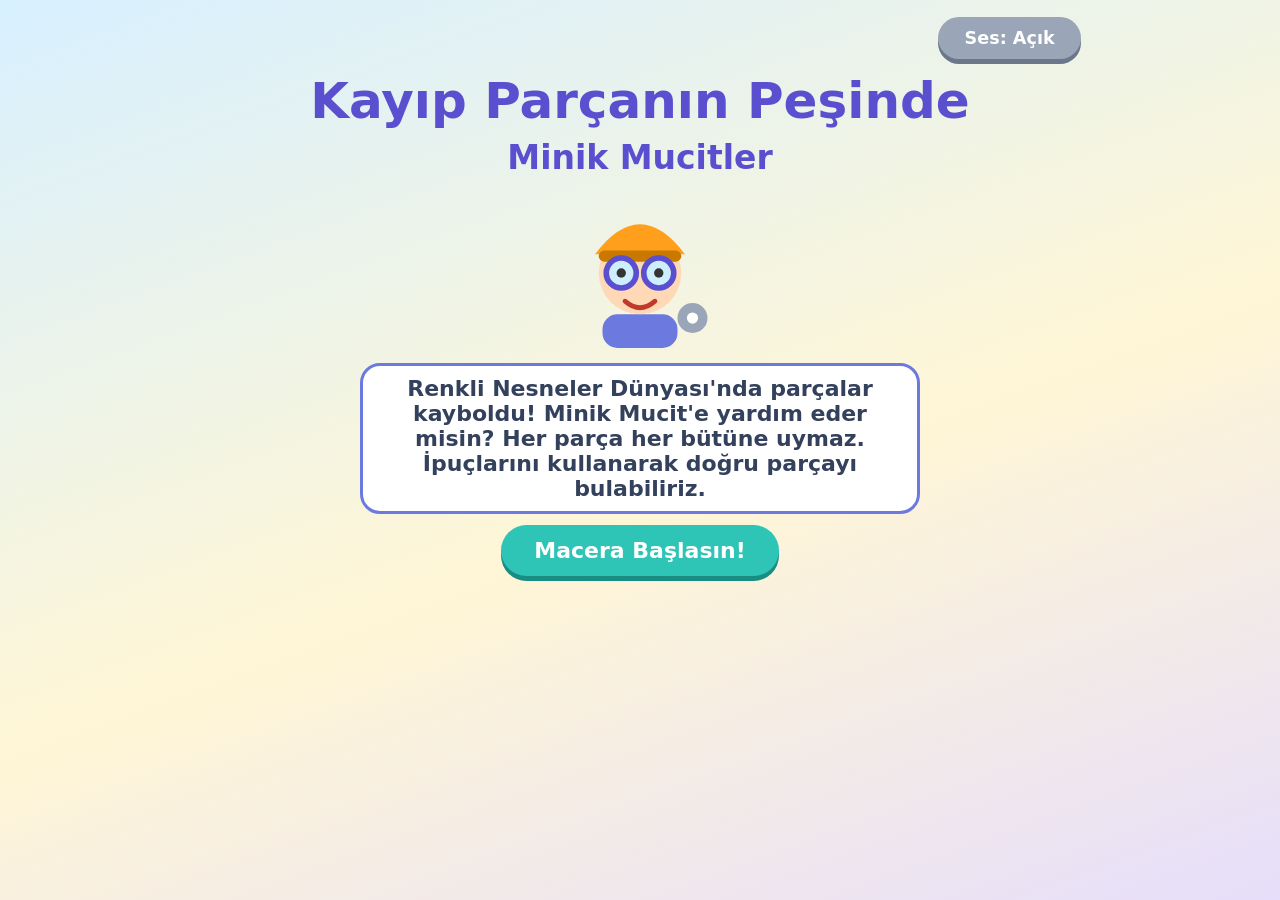
==== commit f831d564: "Add files via upload" ====
--- a/index.html
+++ b/index.html
@@ -1,139 +1,164 @@
 <!DOCTYPE html>
 <html lang="tr"><head><meta charset="utf-8">
 <meta name="viewport" content="width=device-width,initial-scale=1">
-<title>Gizemli Gölge Dedektifleri</title>
+<title>Kayıp Parçanın Peşinde – Minik Mucitler</title>
 <style>
 *{box-sizing:border-box}
-body{margin:0;min-height:100vh;font-family:"Trebuchet MS","Segoe UI",system-ui,sans-serif;color:#2b2d42;background:linear-gradient(#bfe8ff 0,#e6f7c8 60%,#9fd67a 100%);font-size:clamp(16px,2.4vw,22px)}
-#app{max-width:900px;margin:0 auto;padding:12px 14px 90px;text-align:center;position:relative;z-index:1}
-#bg{position:fixed;left:0;bottom:0;width:100%;height:90px;z-index:0;pointer-events:none}
-h1{font-size:clamp(28px,6vw,52px);margin:8px 0;color:#2d6a4f}
-h2{margin:6px 0;color:#2d6a4f}
-.btn{font:inherit;font-weight:700;border:0;border-radius:999px;padding:.7em 1.6em;margin:6px;background:#ff9f1c;color:#fff;box-shadow:0 5px 0 #c97800;cursor:pointer;min-height:52px}
-.btn:active{transform:translateY(3px);box-shadow:0 2px 0 #c97800}
-.btn.g{background:#2d9c5a;box-shadow:0 5px 0 #1c6e3d}.btn.b{background:#3a86ff;box-shadow:0 5px 0 #1f5cc0}.btn.s{background:#8d99ae;box-shadow:0 5px 0 #5c677d;font-size:.8em;padding:.5em 1.1em;min-height:44px}
-.btn:focus-visible,.opt:focus-visible{outline:4px solid #3a86ff;outline-offset:2px}
+body{margin:0;min-height:100vh;font-family:"Trebuchet MS","Segoe UI",system-ui,sans-serif;color:#33415c;background:linear-gradient(160deg,#d7f0ff,#fff6d6 55%,#e6defa);font-size:clamp(16px,2.3vw,22px)}
+#app{max-width:920px;margin:0 auto;padding:12px 14px 40px;text-align:center}
+h1{font-size:clamp(28px,6vw,50px);margin:8px 0;color:#5a4fcf}h2{margin:6px 0;color:#5a4fcf}
+.btn{font:inherit;font-weight:700;border:0;border-radius:999px;padding:.6em 1.5em;margin:5px;background:#ff9f1c;color:#fff;box-shadow:0 5px 0 #c97800;cursor:pointer;min-height:50px}
+.btn:active{transform:translateY(3px);box-shadow:0 2px 0 #c97800}.btn:disabled{opacity:.5}
+.btn.g{background:#2ec4b6;box-shadow:0 5px 0 #1a8d82}.btn.b{background:#6c7ae0;box-shadow:0 5px 0 #4553b8}.btn.s{background:#9aa5b8;box-shadow:0 5px 0 #6c778c;font-size:.8em;min-height:42px}.btn.on{outline:4px solid #5a4fcf}
+.btn:focus-visible,.pc:focus-visible{outline:4px solid #5a4fcf;outline-offset:2px}
 .top{display:flex;justify-content:space-between;align-items:center;flex-wrap:wrap}
-.prog{font-weight:700;background:#fff8;border-radius:999px;padding:6px 16px}
-.stage{display:flex;align-items:center;justify-content:center;gap:12px;flex-wrap:wrap}
-.card{background:#fffbe8;border:5px solid #ffd166;border-radius:28px;width:min(58vw,300px);padding:8px}
-.card svg{width:100%;height:auto;display:block}
-.sh *:not([fill=none]){fill:#2b2d42}.sh [stroke]:not(.ring){stroke:#2b2d42}
-.ring{animation:pu 1s infinite alternate}@keyframes pu{to{opacity:.35}}
-.det{display:flex;align-items:center;gap:8px;max-width:330px}.det svg{width:76px;flex:none}
-.say{background:#fff;border-radius:20px;padding:10px 14px;border:3px solid #3a86ff;text-align:left;font-size:.9em}
-.q{font-size:1.3em;font-weight:800;margin:10px 0 4px}
-.opts{display:flex;justify-content:center;gap:12px;flex-wrap:wrap}
-.opt{font:inherit;font-weight:700;background:#fff;border:4px solid #8ecae6;border-radius:24px;padding:8px;width:min(29vw,170px);min-width:96px;cursor:pointer}
-.opt svg{width:100%;height:auto;display:block}
-.opt.off{opacity:.35;border-style:dashed}.opt.ok{border-color:#2d9c5a;background:#e3f9e5}
-.rs{display:flex;flex-direction:column;align-items:center;gap:4px}
-.rs .btn{max-width:520px;background:#3a86ff;box-shadow:0 5px 0 #1f5cc0}
-.rs .btn.ok{background:#2d9c5a;box-shadow:0 5px 0 #1c6e3d}
-.wrow{display:flex;gap:14px;justify-content:center;flex-wrap:wrap;margin:14px 0}
-.w{background:#fff;border-radius:24px;padding:14px;width:230px;border:5px solid #95d5b2}
-.bd{display:inline-block;background:#fff;border-radius:16px;padding:8px 12px;margin:4px;border:3px solid #ffd166}.bd.lk{opacity:.4;filter:grayscale(1)}
-table{margin:10px auto;border-collapse:collapse;background:#fff;border-radius:12px;text-align:left}td,th{padding:8px 14px;border-bottom:1px solid #ddd}
-.note{font-size:.8em;max-width:600px;margin:8px auto;color:#444}
-</style></head><body>
-<div id="app"></div>
-<svg id="bg" viewBox="0 0 800 90" preserveAspectRatio="none" aria-hidden="true"><rect y="70" width="800" height="20" fill="#6aa84f"/><g fill="#2d6a4f"><rect x="60" y="45" width="10" height="30" fill="#7b4b2a"/><circle cx="65" cy="40" r="26"/><rect x="330" y="50" width="9" height="25" fill="#7b4b2a"/><circle cx="335" cy="42" r="22"/><rect x="700" y="45" width="10" height="30" fill="#7b4b2a"/><circle cx="705" cy="38" r="28"/></g><g><rect x="190" y="62" width="6" height="14" fill="#fff"/><path d="M180 63a16 12 0 0 1 26 0z" fill="#e63946"/><rect x="520" y="62" width="6" height="14" fill="#fff"/><path d="M510 63a16 12 0 0 1 26 0z" fill="#e63946"/></g></svg>
+.prog{background:#fffa;border-radius:999px;padding:6px 16px;font-weight:700}
+.card{background:#fff;border:5px solid #ffd166;border-radius:28px;width:min(86vw,380px);margin:8px auto;padding:6px;touch-action:none}
+.card svg{width:100%;display:block}
+.hole *{fill:#fff9;stroke:#8d99ae;stroke-width:1.3;stroke-dasharray:3 2}
+.pop{animation:pop .8s ease 2;transform-origin:50px 50px}@keyframes pop{50%{transform:scale(1.07)}}
+.shake{animation:sk .4s}@keyframes sk{25%{transform:translateX(-8px)}75%{transform:translateX(8px)}}
+.say{background:#fff;border:3px solid #6c7ae0;border-radius:20px;padding:10px 14px;max-width:560px;margin:6px auto;font-weight:600}
+.pcs{display:flex;justify-content:center;gap:12px;flex-wrap:wrap;margin:10px 0}
+.pc{background:#fff;border:4px solid #a8dadc;border-radius:22px;padding:6px;width:min(26vw,120px);min-width:84px;cursor:grab;touch-action:none;user-select:none;animation:fi .4s}
+.pc svg{width:100%;height:84px;display:block;pointer-events:none}.pc.sel{border-color:#ff9f1c;background:#fff4d9}.pc.off{opacity:.35}
+@keyframes fi{from{transform:translateY(14px);opacity:0}}
+.drag{position:fixed;z-index:9;pointer-events:none;opacity:.9;transform:translate(-50%,-50%) scale(1.15)}
+.w{display:inline-block;background:#fff;border-radius:22px;padding:12px;width:200px;margin:6px;border:4px solid #c3b8f5;vertical-align:top}
+.bd{display:inline-block;background:#fff;border:3px solid #ffd166;border-radius:14px;padding:6px 10px;margin:3px;font-size:.8em}.bd.lk{opacity:.35;filter:grayscale(1)}
+table{margin:8px auto;border-collapse:collapse;background:#fff;border-radius:12px;text-align:left}td{padding:7px 14px;border-bottom:1px solid #ddd}
+.note{font-size:.8em;max-width:620px;margin:8px auto}
+</style></head><body><div id="app"></div>
 <script>
-/* ===== VERİ: öğretmen yeni nesne/soru ekleyebilir =====
- Yeni nesne: I içine {n:ad,c:renk,s:çizim,hl:[x,y,yarıçap],h2:biçimsel ipucu,h3:ayırt edici ipucu,r:gerekçe}
- Yeni soru: QS[dünya] içine {a:'id',p:havuz} (rastgele seçenek) ya da {a:'id',o:['id','id','id']} (sabit seçenek)
- Çizim yardımcıları: E elips, C daire, R dikdörtgen, P çokgen, F dolu yol, L çizgi, O halka; '@' ana rengi temsil eder */
-const E=(x,y,a,b,f='@')=>`<ellipse cx="${x}" cy="${y}" rx="${a}" ry="${b}" fill="${f}"/>`;
-const C=(x,y,r,f='@')=>`<circle cx="${x}" cy="${y}" r="${r}" fill="${f}"/>`;
-const R=(x,y,w,h,f='@')=>`<rect x="${x}" y="${y}" width="${w}" height="${h}" rx="2" fill="${f}"/>`;
-const P=(p,f='@')=>`<polygon points="${p}" fill="${f}"/>`;
-const F=(d,f='@')=>`<path d="${d}" fill="${f}"/>`;
-const L=(d,w=5,s='@')=>`<path d="${d}" stroke="${s}" stroke-width="${w}" stroke-linecap="round" fill="none"/>`;
-const O=(x,y,r,w,s='@')=>`<circle cx="${x}" cy="${y}" r="${r}" fill="none" stroke="${s}" stroke-width="${w}"/>`;
-const K='#4a3b32',W='#fff';
-const I={
-tavsan:{n:'Tavşan',c:'#c9b8a8',s:E(45,68,25,18)+C(68,48,14)+E(62,18,5,17)+E(74,20,5,16)+C(20,66,7,W)+R(34,80,8,12)+R(52,80,8,12),hl:[68,22,22],h2:'Bu hayvanın kulakları uzun olabilir.',h3:'Bu hayvan zıplamayı sever ve uzun kulakları vardır.',r:'Çünkü kulakları uzun.'},
-kedi:{n:'Kedi',c:'#f4a261',s:E(45,70,25,14)+C(70,48,13)+P('60,42 62,24 71,37')+P('71,37 80,24 83,43')+L('M22 70C5 66 5 42 16 32',6)+R(30,78,7,14)+R(54,78,7,14),hl:[72,34,20],h2:'Bu hayvanın başında sivri kulaklar ve uzun bir kuyruk var.',h3:'Bu hayvan miyavlar ve sivri kulakları vardır.',r:'Çünkü kulakları sivri.'},
-kopek:{n:'Köpek',c:'#b08968',s:E(45,62,26,14)+C(74,46,12)+E(88,50,8,5)+E(66,50,5,11,K)+L('M20 58L8 40',6)+R(28,70,7,22)+R(56,70,7,22),hl:[82,48,20],h2:'Bu hayvanın kulakları sarkık ve burnu uzun.',h3:'Bu hayvan havlar ve kuyruğunu sallar.',r:'Çünkü kulağı sarkık ve burnu uzun.'},
-balik:{n:'Balık',c:'#48cae4',s:E(45,50,32,20)+P('74,50 97,30 97,70')+P('38,32 50,14 60,33')+P('45,66 55,84 60,66')+C(26,45,3,K),hl:[84,50,20],h2:'Bu canlının yüzgeçleri var ve bacağı yok.',h3:'Bu canlı suda yaşar ve yüzgeçleriyle yüzer.',r:'Çünkü yüzgeçleri var.'},
-kus:{n:'Kuş',c:'#4cc9f0',s:E(50,55,22,16)+C(72,40,10)+P('80,37 95,43 80,47','#ffb703')+P('38,50 14,28 58,48')+P('30,60 6,66 28,70')+L('M46 70V88M56 70V88',3,K),hl:[34,42,24],h2:'Bu hayvanın kanatları ve gagası var.',h3:'Bu hayvan kanatlarıyla uçar ve gagası vardır.',r:'Çünkü kanatları ve gagası var.'},
-fil:{n:'Fil',c:'#9aa5b1',s:E(48,55,30,22)+C(78,46,15)+E(68,50,9,15,'#7d8795')+L('M88 52Q99 70 88 90',9)+R(26,70,10,22)+R(58,70,10,22),hl:[92,72,22],h2:'Bu hayvanın çok uzun bir burnu var.',h3:'Bu hayvan çok büyüktür ve hortumuyla su içer.',r:'Çünkü hortumu var.'},
-zurafa:{n:'Zürafa',c:'#ffc857',s:E(38,68,22,12)+P('50,64 60,64 70,22 60,22')+E(68,16,10,6)+L('M64 10V3M70 10V3',2,K)+R(22,75,5,20)+R(48,75,5,20)+C(32,66,3,'#a0522d')+C(44,70,3,'#a0522d')+C(62,40,2.5,'#a0522d'),hl:[64,40,26],h2:'Bu hayvanın boynu çok uzun.',h3:'Bu hayvan yüksek ağaçların yapraklarını yer.',r:'Çünkü boynu çok uzun.'},
-kelebek:{n:'Kelebek',c:'#e5698b',s:E(31,38,22,18)+E(69,38,22,18)+E(35,66,16,14,'#ffb703')+E(65,66,16,14,'#ffb703')+R(47,28,6,46,K)+L('M48 30Q40 12 34 10M52 30Q60 12 66 10',2,K),hl:[50,40,32],h2:'Bu canlının büyük kanatları ve ince bir anteni var.',h3:'Bu canlı renkli kanatlarıyla çiçekten çiçeğe konar.',r:'Çünkü kanatları büyük ve renkli.'},
-kaplumbaga:{n:'Kaplumbağa',c:'#6a994e',s:F('M12 68A38 38 0 0 1 88 68Z')+C(92,62,8,'#a7c957')+R(26,66,12,16,'#a7c957')+R(60,66,12,16,'#a7c957')+P('12,66 2,72 12,72','#a7c957')+F('M30 60A22 22 0 0 1 70 60Z','#8ab35a'),hl:[50,48,28],h2:'Bu hayvanın sırtında yuvarlak bir kabuk var.',h3:'Bu hayvan yavaş yürür ve kabuğuna saklanır.',r:'Çünkü sırtında kabuk var.'},
-maymun:{n:'Maymun',c:'#a47148',s:E(45,62,16,22)+C(48,26,12)+C(34,26,6)+C(62,26,6)+E(48,30,8,6,'#f1c27d')+L('M60 82C90 90 94 58 82 50',5)+R(33,78,8,14)+R(50,78,8,14)+L('M32 54L14 70M58 54L76 40',5),hl:[82,64,22],h2:'Bu hayvanın uzun, kıvrık bir kuyruğu var.',h3:'Bu hayvan ağaçlara tırmanmayı ve muz yemeyi sever.',r:'Çünkü kuyruğu uzun ve kıvrık.'},
-fare:{n:'Fare',c:'#a8a8b3',s:E(45,66,22,14)+E(70,62,12,9)+P('78,54 97,63 78,71')+C(63,48,9)+L('M24 68Q4 62 10 40',2.5)+R(32,76,6,14)+R(52,76,6,14),hl:[64,48,18],h2:'Bu hayvanın yuvarlak kulakları ve ince, uzun bir kuyruğu var.',h3:'Bu hayvan küçüktür ve peyniri sever.',r:'Çünkü kulakları yuvarlak, kuyruğu ince.'},
-yarasa:{n:'Yarasa',c:'#7b5ea7',s:E(50,52,7,14)+C(50,32,8)+P('44,28 43,15 50,26')+P('56,28 57,15 50,26')+F('M43 48Q20 18 3 36Q12 38 14 50Q22 44 28 56Q36 52 43 62Z')+`<g transform="translate(100 0) scale(-1 1)">${F('M43 48Q20 18 3 36Q12 38 14 50Q22 44 28 56Q36 52 43 62Z')}</g>`,hl:[50,42,32],h2:'Bu hayvanın deriden geniş kanatları ve sivri kulakları var.',h3:'Bu hayvan geceleri uçar.',r:'Çünkü kanatları geniş ve sivri.'},
-semsiye:{n:'Şemsiye',c:'#e63946',s:F('M8 52A42 42 0 0 1 92 52Q81 43 71 52Q60 43 50 52Q40 43 29 52Q19 43 8 52Z')+L('M50 50V82Q50 94 38 90',5,K),hl:[50,34,26],h2:'Bu nesnenin yuvarlak bir üstü ve kıvrık bir sapı var.',h3:'Bu nesne yağmurda ıslanmamak için açılır.',r:'Çünkü kıvrık sapı ve yuvarlak üstü var.'},
-anahtar:{n:'Anahtar',c:'#e9b824',s:O(24,50,13,8)+R(36,46,54,8)+R(70,54,7,13)+R(82,54,7,9),hl:[78,56,20],h2:'Bu nesnenin dişleri ve yuvarlak bir ucu var.',h3:'Bu nesne kapıyı açmak için kullanılır.',r:'Çünkü dişleri var.'},
-makas:{n:'Makas',c:'#d62828',s:P('50,50 90,14 95,22 57,55','#adb5bd')+P('50,50 90,86 95,78 57,45','#adb5bd')+O(20,30,12,6)+O(20,70,12,6)+L('M28 38L52 50M28 62L52 50',6),hl:[76,50,28],h2:'Bu nesnenin iki keskin ağzı ve iki halkası var.',h3:'Bu nesne kâğıt kesmek için kullanılır.',r:'Çünkü iki ağzı ve iki halkası var.'},
-bardak:{n:'Bardak',c:'#4895ef',s:P('26,22 70,22 64,88 32,88')+L('M70 38Q92 40 90 58Q88 72 66 68',6)+P('29,40 68,40 66,50 31,50','#bde0fe'),hl:[82,54,20],h2:'Bu nesnenin içi boş ve yan tarafında kulp var.',h3:'Bu nesneyle su içeriz.',r:'Çünkü yanında kulp var.'},
-top:{n:'Top',c:'#ff595e',s:C(50,50,36)+F('M18 36Q50 56 82 36A36 36 0 0 0 18 36Z',W)+C(50,50,8,'#ffca3a'),hl:[50,50,36],h2:'Bu nesne her yerinden yuvarlak.',h3:'Bu nesne yuvarlanır ve ona vurup oynarız.',r:'Çünkü her yerinden yuvarlak.'},
-sandalye:{n:'Sandalye',c:'#c07a3a',s:R(26,8,9,50)+R(26,50,52,9)+R(68,58,8,34)+R(26,58,8,34)+R(38,18,5,28)+R(50,18,5,28),hl:[32,30,26],h2:'Bu nesnenin bir sırtlığı ve dört ayağı var.',h3:'Bu nesnenin üstüne otururuz.',r:'Çünkü sırtlığı ve ayakları var.'},
-cekic:{n:'Çekiç',c:'#8d99ae',s:R(44,30,11,62,'#a0662c')+R(20,12,58,20)+P('78,16 97,28 78,31'),hl:[50,22,26],h2:'Bu nesnenin uzun bir sapı ve ağır bir başı var.',h3:'Bu nesneyle çivi çakılır.',r:'Çünkü ağır bir başı ve uzun sapı var.'},
-saat:{n:'Saat',c:'#06d6a0',s:C(50,57,30)+C(27,24,9,'#ffd166')+C(73,24,9,'#ffd166')+P('32,82 22,95 36,89')+P('68,82 78,95 64,89')+C(50,57,23,W)+L('M50 57V40M50 57L62 62',3,K),hl:[50,24,30],h2:'Bu nesnenin üstünde iki küçük zil var.',h3:'Bu nesne zamanı gösterir ve çalar.',r:'Çünkü üstünde zilleri var.'}};
-const W1=['tavsan','kedi','kopek','balik','kus','fil','zurafa','kelebek','kaplumbaga','maymun'],W2=['semsiye','anahtar','makas','bardak','top','sandalye','cekic','saat'];
-const QS={1:W1.map(a=>({a,p:W1})),2:W2.map(a=>({a,p:W2})),
-3:[['tavsan','fare','kedi'],['kedi','kopek','fare'],['kopek','kedi','maymun'],['kus','kelebek','yarasa'],['kelebek','kus','yarasa'],['top','saat','bardak'],['anahtar','cekic','makas'],['fil','zurafa','kaplumbaga']].map(o=>({a:o[0],o}))};
-const WN={1:['Ormanın Hayvanları','hayvana'],2:['Gizemli Nesneler','nesneye'],3:['Benzer Gölgelerin Gizemi','şeye']};
-const BADGES=[['Dikkatli Gözlemci','İlk denemede 5 doğru',s=>s.f>=5],['İpucu Avcısı','İpuçlarını 3 kez kullandı',s=>s.h+s.r>=3],['Gölge Uzmanı','Dünya 1 tamam',s=>s.d[1]],['Mantık Dedektifi','5 gerekçe seçti',s=>s.ro>=5],['Büyük Dedektif','Üç dünya tamam',s=>s.d[1]&&s.d[2]&&s.d[3]]];
-const GOOD=['Harika dedektif! Doğru hayvanı ya da nesneyi buldun.','Süper! İpuçlarını çok iyi kullandın.','Bravo! Dikkatle baktığın için buldun.'];
-const SOFT=['Güzel bir tahmin! Bir ipucuna daha bakalım.','Olabilir ama başka bir ipucu var. Birlikte bakalım.','İyi denedin! Gölgeyi yeniden inceleyelim.'];
-const DET=`<svg viewBox="0 0 80 92" aria-hidden="true"><rect x="20" y="72" width="40" height="18" rx="8" fill="#3a6ea5"/><circle cx="40" cy="52" r="22" fill="#ffd8b5"/><ellipse cx="40" cy="34" rx="31" ry="6" fill="#7b4b2a"/><rect x="22" y="12" width="36" height="22" rx="9" fill="#8d5a34"/><circle cx="32" cy="52" r="2.6" fill="#333"/><circle cx="48" cy="52" r="2.6" fill="#333"/><path d="M32 62Q40 69 48 62" stroke="#c0392b" stroke-width="2.5" fill="none" stroke-linecap="round"/><circle cx="62" cy="66" r="10" fill="#fff8" stroke="#555" stroke-width="3"/><path d="M69 74L78 87" stroke="#555" stroke-width="4" stroke-linecap="round"/></svg>`;
+/* ===== ÇİZİM YARDIMCILARI (100x100 koordinat) ===== */
+const E=(x,y,a,b,f)=>`<ellipse cx="${x}" cy="${y}" rx="${a}" ry="${b}" fill="${f}"/>`,C=(x,y,r,f)=>`<circle cx="${x}" cy="${y}" r="${r}" fill="${f}"/>`,
+R=(x,y,w,h,f)=>`<rect x="${x}" y="${y}" width="${w}" height="${h}" rx="2" fill="${f}"/>`,P=(p,f)=>`<polygon points="${p}" fill="${f}"/>`,
+F=(d,f)=>`<path d="${d}" fill="${f}"/>`,L=(d,w,s)=>`<path d="${d}" stroke="${s}" stroke-width="${w}" stroke-linecap="round" fill="none"/>`,
+O=(x,y,r,w,s)=>`<circle cx="${x}" cy="${y}" r="${r}" fill="none" stroke="${s}" stroke-width="${w}"/>`;
+const K='#333';
+/* ===== PARÇALAR: k=kategori (yanlış seçenekler başka kategoriden gelir, böylece cevap tek ve nettir), b=sınır kutusu, f=biçimsel ipucu, u=işlevsel ipucu ===== */
+const PR={},OB={};
+const pt=(id,k,b,s,f,u)=>PR[id]={k,b,s,f,u};
+pt('baca','baca',[68,20,10,22],R(68,20,10,22,'#b56576'),'Bu parça çatının üstünde duran dar bir dikdörtgen olabilir.','Evde sobanın dumanı nereden çıkar?');
+pt('cati','ucgen',[14,15,72,32],P('14,47 50,15 86,47','#e76f51'),'Bu parça üç köşeli olabilir.','Yağmurdan korunmak için evin hangi bölümü gerekir?');
+pt('kapi','kapi',[43,64,16,26],R(43,64,16,26,'#8d5a34')+C(55,77,1.6,'#ffd166'),'Eksik parça uzun bir dikdörtgen gibi.','Eve girmek için hangi parça gerekir?');
+pt('pencere','kare',[26,54,14,14],R(26,54,14,14,'#8ecae6')+L('M33 54V68M26 61H40',1.4,'#fff'),'Bu parça dört kenarlı ve kare gibi.','Evin içine ışık girmesi için ne gerekir?');
+pt('cit','cit',[82,74,12,16],R(82,74,4,16,'#c9a227')+R(89,74,4,16,'#c9a227'),'Bu parça yan yana dik çubuklardan oluşuyor.','Bahçeyi korumak için ne gerekir?');
+pt('merdiven','basamak',[8,78,14,12],R(8,86,14,4,'#a98467')+R(12,82,10,4,'#a98467')+R(16,78,6,4,'#a98467'),'Bu parça basamak basamak yükseliyor.','Yüksekteki bir yere çıkmak için ne kullanırız?');
+pt('tekB','tekerlek',[9,54,32,32],O(25,70,14,4,K)+C(25,70,2,K),'Eksik parça yuvarlak, kenarı halka gibi.','Bisikletin hareket etmesi için hangi parçalara ihtiyacı var?');
+pt('tekA','tekerlek',[18,60,24,24],C(30,72,10,K)+C(30,72,4,'#ddd'),'Eksik parça yuvarlak ve siyah.','Arabanın yolda gitmesi için hangi parça gerekir?');
+pt('vagon','vagon',[50,48,40,36],R(50,48,38,26,'#4895ef')+R(55,53,8,8,'#fff')+R(68,53,8,8,'#fff')+C(58,78,5,K)+C(78,78,5,K),'Bu parça uzun bir kutu gibi ve altında tekerlekleri var.','Trenin yolcu taşıması için hangi bölüm gerekir?');
+pt('kanatU','kanat',[45,20,28,28],P('45,48 60,48 74,20 62,20','#e63946'),'Bu parça yana doğru uzanan sivri bir şekil.','Uçağın havada kalması için hangi parça gerekir?');
+pt('yelken','yelken',[52,18,32,40],P('52,18 52,56 84,56','#ff9f1c'),'Bu parça üç köşeli ve büyük.','Geminin rüzgârla ilerlemesi için hangi parça gerekir?');
+pt('tekT','tekerlek',[12,48,40,40],C(32,68,19,K)+C(32,68,8,'#bbb'),'Eksik parça büyük, yuvarlak ve kalın.','Traktör çamurlu tarlada ilerlemek için neye ihtiyaç duyar?');
+pt('kanatK','kanat',[48,18,46,40],E(70,38,22,18,'#e5698b'),'Kelebeğin iki yanı birbirine benzer. Bu parça diğer kanadın eşi.','Kelebeğin iki tarafında hangi parçalar bulunur?');
+pt('kulak','kulak',[66,2,16,36],E(74,20,5,16,'#c9b8a8'),'Bu parça uzun ve ince, yukarı doğru uzanıyor.','Tavşan sesleri duymak için hangi parçasını kullanır?');
+pt('yuzgec','yuzgec',[36,12,26,24],P('38,32 50,14 60,33','#0096c7'),'Bu parça balığın sırtında duran üçgen gibi.','Balık suda yüzmek için hangi parçasını kullanır?');
+pt('kanatS','kanat',[12,26,48,26],P('38,50 14,28 58,48','#2a9df4'),'Bu parça geniş ve yan tarafa açılıyor.','Kuş uçmak için hangi parçasını çırpar?');
+pt('hortum','hortum',[78,48,22,46],L('M88 52Q99 70 88 90',9,'#9aa5b1'),'Bu parça uzun ve kıvrık bir çizgi gibi.','Fil su içmek için hangi parçasını kullanır?');
+pt('kabuk','kabuk',[10,28,80,42],F('M12 68A38 38 0 0 1 88 68Z','#6a994e')+F('M30 60A22 22 0 0 1 70 60Z','#8ab35a'),'Bu parça yarım daire gibi.','Kaplumbağa tehlikede nereye saklanır?');
+pt('kol','kol',[12,40,24,12],R(14,42,20,8,'#457b9d'),'Eksik parça uzun ve ince, yana uzanıyor.','Robot nesneleri tutmak için hangi parçayı kullanır?');
+pt('bacak','bacak',[38,70,12,22],R(40,72,8,18,'#457b9d'),'Bu parça dik ve uzun.','Robot yürümek için ne kullanır?');
+pt('anten','anten',[44,1,12,20],L('M50 20V8',2.4,K)+C(50,7,4,'#e63946'),'Bu parça ince bir çubuk ve ucunda yuvarlak var.','Robot sinyal almak için hangi parçayı kullanır?');
+pt('bas','bas',[34,16,32,24],R(36,18,28,20,'#ffd166')+C(44,28,3,K)+C(56,28,3,K),'Bu parça kare gibi ve üzerinde iki göz var.','Robot görmek için hangi parçaya ihtiyaç duyar?');
+pt('el','el',[4,38,16,16],C(12,46,6,'#e63946'),'Bu parça küçük ve yuvarlak.','Robot bir şeyi tutarken hangi parçasını kullanır?');
+pt('ayak','ayak',[34,86,20,8],R(36,88,16,6,'#e63946'),'Bu parça yere basan geniş ve kısa bir çizgi.','Robot dengede durmak için neye ihtiyaç duyar?');
+OB.ev={n:'ev',base:R(20,45,60,45,'#ffe0a3'),parts:['baca','cati','kapi','pencere','cit','merdiven']};
+OB.bisiklet={n:'bisiklet',base:L('M25 70L45 50L65 70M45 50L70 45M70 45L75 70',3,'#e63946')+O(75,70,14,4,K),parts:['tekB']};
+OB.araba={n:'araba',base:R(10,50,80,20,'#ffb703')+P('28,50 38,32 66,32 76,50','#ffb703')+R(40,36,22,12,'#cdeefd')+C(72,72,10,K)+C(72,72,4,'#ddd'),parts:['tekA']};
+OB.tren={n:'tren',base:R(8,45,34,29,'#e76f51')+R(12,36,14,10,'#e76f51')+C(18,78,5,K)+C(34,78,5,K),parts:['vagon']};
+OB.ucak={n:'uçak',base:E(50,50,40,9,'#ced4da')+P('12,48 4,30 22,46','#e63946')+P('45,52 60,52 74,80 62,80','#e63946'),parts:['kanatU']};
+OB.gemi={n:'gemi',base:P('15,60 85,60 75,80 25,80','#6c4a2b')+L('M50 60V15',3,K),parts:['yelken']};
+OB.traktor={n:'traktör',base:R(30,40,40,25,'#2d9c5a')+R(52,26,18,16,'#2d9c5a')+C(72,76,9,K),parts:['tekT']};
+OB.kelebek={n:'kelebek',base:E(31,38,22,18,'#e5698b')+E(35,66,16,14,'#ffb703')+E(65,66,16,14,'#ffb703')+R(47,28,6,46,K),parts:['kanatK']};
+OB.tavsan={n:'tavşan',base:E(45,68,25,18,'#c9b8a8')+C(68,48,14,'#c9b8a8')+E(62,18,5,17,'#c9b8a8')+C(20,66,7,'#fff')+R(34,80,8,12,'#c9b8a8')+R(52,80,8,12,'#c9b8a8'),parts:['kulak']};
+OB.balik={n:'balık',base:E(45,50,32,20,'#48cae4')+P('74,50 97,30 97,70','#48cae4')+C(26,45,3,K),parts:['yuzgec']};
+OB.kus={n:'kuş',base:E(50,55,22,16,'#4cc9f0')+C(72,40,10,'#4cc9f0')+P('80,37 95,43 80,47','#ffb703')+P('30,60 6,66 28,70','#4cc9f0')+L('M46 70V88M56 70V88',3,K),parts:['kanatS']};
+OB.fil={n:'fil',base:E(48,55,30,22,'#9aa5b1')+C(78,46,15,'#9aa5b1')+E(68,50,9,15,'#7d8795')+R(26,70,10,22,'#9aa5b1')+R(58,70,10,22,'#9aa5b1'),parts:['hortum']};
+OB.kaplumbaga={n:'kaplumbağa',base:C(92,62,8,'#a7c957')+R(26,66,12,16,'#a7c957')+R(60,66,12,16,'#a7c957'),parts:['kabuk']};
+OB.robot={n:'robot',base:R(35,38,30,34,'#a8dadc')+C(50,55,5,'#e63946')+R(66,42,20,8,'#457b9d')+C(88,46,6,'#e63946')+R(52,72,8,18,'#457b9d')+R(50,88,16,6,'#e63946'),parts:['anten','bas','kol','el','bacak','ayak']};
+/* ===== GÖREVLER (öğretmen yeni görev ekleyebilir) =====
+ ty yok: eksik parça (o=nesne, m=eksik parça) | ty:'odd': uygun olmayan parça (f=yabancı parça) | ty:'pat': örüntü (seq, son harf eksik) */
+const WD=[['Minik Evler','#ffb703'],['Hareketli Araçlar','#4895ef'],['Canlıların Dünyası','#2ec4b6'],['Robot Atölyesi','#e76f51'],['Gizemli Parçalar','#9b5de5']];
+const T=[[['ev','cati'],['ev','kapi'],['ev','pencere'],['ev','baca'],['ev','cit'],['ev','merdiven']],
+[['bisiklet','tekB'],['araba','tekA'],['tren','vagon'],['ucak','kanatU'],['gemi','yelken'],['traktor','tekT']],
+[['kelebek','kanatK'],['tavsan','kulak'],['balik','yuzgec'],['kus','kanatS'],['fil','hortum'],['kaplumbaga','kabuk']],
+[['robot','kol'],['robot','bacak'],['robot','anten'],['robot','bas'],['robot','el'],['robot','ayak']]]
+.map((w,i)=>w.map((x,j)=>({id:`${i+1}.${j+1}`,w:i+1,o:x[0],m:x[1]})));
+T.push([{o:'ev',f:'tekB'},{o:'robot',f:'yelken'},{o:'ev',f:'kanatS'},{seq:'ababab'},{seq:'aabaab'},{seq:'abcabc'}].map((x,j)=>({id:`5.${j+1}`,w:5,ty:x.seq?'pat':'odd',...x})));
+const TK={a:x=>C(x+6,50,6,'#e63946'),b:x=>R(x,44,12,12,'#3a86ff'),c:x=>P(`${x},56 ${x+12},56 ${x+6},44`,'#ffc300'),d:x=>C(x+6,50,6,'#2d9c5a')};
+const BADGES=[['Parça Avcısı','5 görev',s=>s.t>=5],['Dikkatli Gözlemci','İlk seçimde 3 doğru',s=>s.f>=3],['Şekil Uzmanı','Minik Evler tamam',s=>wd(s,1)],['İpucu Ustası','İpucuyla 3 görev',s=>s.h+s.r>=3],['Minik Mucit','4 dünya tamam',s=>[1,2,3,4,5].filter(w=>wd(s,w)).length>=4],['Büyük Tamamlayıcı','5 dünya tamam',s=>[1,2,3,4,5].every(w=>wd(s,w))]];
+const wd=(s,w)=>T[w-1].every(t=>s.dn[t.id]);
+const REASON=['Çünkü şekli uygun.','Çünkü bu parça nesnenin işlevini tamamlıyor.','Çünkü diğer parçalar buraya uymuyor.'];
+const GOOD=['Harika gözlem yaptın!','Bu parçanın şekline çok dikkat ettin.','Nesneyi tamamladın, minik mucit!'];
+const MIS=['Güzel bir deneme! Yeni bir ipucuna bakalım.','Birlikte düşünmeye devam edelim.','Olabilir ama bu parça buraya uymadı. İpucuna bakalım.'];
+const MUCIT=`<svg viewBox="0 0 80 90" aria-hidden="true"><rect x="20" y="70" width="40" height="18" rx="8" fill="#6c7ae0"/><circle cx="40" cy="48" r="22" fill="#ffd8b5"/><path d="M16 38Q40 6 64 38Z" fill="#ff9f1c"/><rect x="18" y="36" width="44" height="6" rx="3" fill="#c97800"/><circle cx="30" cy="48" r="8" fill="#cdeefd" stroke="#5a4fcf" stroke-width="3"/><circle cx="50" cy="48" r="8" fill="#cdeefd" stroke="#5a4fcf" stroke-width="3"/><circle cx="30" cy="48" r="2.5" fill="#333"/><circle cx="50" cy="48" r="2.5" fill="#333"/><path d="M32 63Q40 70 48 63" stroke="#c0392b" stroke-width="2.5" fill="none" stroke-linecap="round"/><circle cx="68" cy="72" r="8" fill="#9aa5b8"/><circle cx="68" cy="72" r="3" fill="#fff"/></svg>`;
 /* ===== DURUM ===== */
-const KEY='gizemliGolgeDedektifleri_v1';
-const fresh=()=>({t:0,f:0,h:0,r:0,ro:0,rt:0,d:{1:false,2:false,3:false},snd:true});
+const KEY='kayipParcaMinikMucitlar_v1',fresh=()=>({t:0,f:0,h:0,r:0,fm:0,fn:0,od:0,rc:0,rs:[0,0,0],dn:{},lv:3,snd:true});
 let S;try{S=Object.assign(fresh(),JSON.parse(localStorage.getItem(KEY)||'{}'))}catch(e){S=fresh()}
 const save=()=>{try{localStorage.setItem(KEY,JSON.stringify(S))}catch(e){}};
-let G=null,cur='';
-const $=s=>document.querySelector(s),pick1=a=>a[Math.random()*a.length|0];
-const sh=a=>{a=[...a];for(let i=a.length;i>1;){const j=Math.random()*i--|0;[a[i],a[j]]=[a[j],a[i]]}return a};
+let G=null,cur='',dr=null;const $=s=>document.querySelector(s);
+const sh=a=>{a=[...a];for(let i=a.length;i>1;){const j=Math.random()*i--|0;[a[i],a[j]]=[a[j],a[i]]}return a},pk=a=>a[Math.random()*a.length|0];
 /* ===== SES ===== */
-let ac;function tone(f,t=0){if(!S.snd)return;try{ac=ac||new(window.AudioContext||window.webkitAudioContext)();const o=ac.createOscillator(),g=ac.createGain();o.frequency.value=f;g.gain.value=.07;o.connect(g);g.connect(ac.destination);o.start(ac.currentTime+t);o.stop(ac.currentTime+t+.16)}catch(e){}}
+let ac;function tone(f,t=0){if(!S.snd)return;try{ac=ac||new(window.AudioContext||window.webkitAudioContext)();const o=ac.createOscillator(),g=ac.createGain();o.frequency.value=f;g.gain.value=.07;o.connect(g);g.connect(ac.destination);o.start(ac.currentTime+t);o.stop(ac.currentTime+t+.15)}catch(e){}}
 function speak(t){if(!S.snd||!window.speechSynthesis)return;try{speechSynthesis.cancel();const u=new SpeechSynthesisUtterance(t);u.lang='tr-TR';u.rate=.9;speechSynthesis.speak(u)}catch(e){}}
 function snd(){S.snd=!S.snd;save();if(!S.snd)try{speechSynthesis.cancel()}catch(e){}view()}
-const sb=()=>`<button class="btn s" onclick="snd()" aria-label="Sesi aç veya kapat">Ses: ${S.snd?'Açık':'Kapalı'}</button>`;
-/* ===== ÇİZİM ===== */
-function sv(id,m,ring){const it=I[id];let vb='0 0 100 100';if(m==='z'){const[x,y,r]=it.hl;vb=`${x-r} ${y-r} ${2*r} ${2*r}`}
-const rg=ring?`<circle class="ring" cx="${it.hl[0]}" cy="${it.hl[1]}" r="${it.hl[2]}" fill="none" stroke="#ff9f1c" stroke-width="2.5" stroke-dasharray="5 4"/>`:'';
-return`<svg viewBox="${vb}" class="${m==='c'?'':'sh'}" role="img" aria-label="${m==='c'?it.n:'Gölge'}">${it.s.replaceAll('@',it.c)}${rg}</svg>`}
-function go(h){$('#app').innerHTML=h;scrollTo(0,0)}
-const bd=()=>BADGES.map(b=>`<span class="bd ${b[2](S)?'':'lk'}" title="${b[1]}"><b>★ ${b[0]}</b><br><small>${b[1]}</small></span>`).join('');
+const sb=()=>`<button class="btn s" onclick="snd()">Ses: ${S.snd?'Açık':'Kapalı'}</button>`;
+/* ===== GÖREV YARDIMCILARI ===== */
+const ans=t=>t.ty==='pat'?t.seq.slice(-1):t.ty==='odd'?t.f:t.m;
+const SX=i=>6+i*15;
+function hole(t){if(t.ty==='pat')return[SX(5),44,12,12];return PR[t.m].b}
+function scene(t,done){let s='';
+if(t.ty==='pat'){[...t.seq].forEach((c,i)=>{if(i<5||done)s+=(i===5?'<g class="pop">':'<g>')+TK[c](SX(i))+'</g>'})}
+else{const o=OB[t.o];s=o.base+o.parts.filter(p=>t.ty==='odd'||done||p!==t.m).map(p=>p===t.m&&done?`<g class="pop">${PR[p].s}</g>`:PR[p].s).join('')}
+let h='';if(!done&&t.ty!=='odd'){const b=hole(t),g=6;h=t.ty==='pat'?`<rect class="hole" x="${b[0]-1}" y="43" width="14" height="14" rx="3" style="fill:#fff9;stroke:#8d99ae;stroke-dasharray:3 2"/>`:`<g class="hole">${PR[t.m].s}</g>`;h+=`<rect class="hz" x="${b[0]-g}" y="${b[1]-g}" width="${b[2]+2*g}" height="${b[3]+2*g}" fill="transparent" onclick="hzClick()"/>`}
+return`<svg viewBox="0 0 100 100" role="img" aria-label="Eksik parçalı nesne">${s}${h}</svg>`}
+function pieceSvg(t,id){if(t.ty==='pat')return`<svg viewBox="${SX(5)-4} 38 20 24">${TK[id](SX(5))}</svg>`;const b=PR[id].b;return`<svg viewBox="${b[0]-3} ${b[1]-3} ${b[2]+6} ${b[3]+6}">${PR[id].s}</svg>`}
+function mkOpts(t){const n=S.lv,a=ans(t);
+if(t.ty==='pat')return sh([a,...sh(['a','b','c','d'].filter(x=>x!==a)).slice(0,n-1)]);
+if(t.ty==='odd')return sh([t.f,...sh(OB[t.o].parts).slice(0,n-1)]);
+const seen={[PR[t.m].k]:1},pool=[];sh(Object.keys(PR)).forEach(i=>{if(!seen[PR[i].k]){seen[PR[i].k]=1;pool.push(i)}});return sh([t.m,...pool.slice(0,n-1)])}
+function hints(t){if(t.ty==='pat')return['Önce şekillerin sırasına bak. Hangi şekiller tekrar ediyor?','Sıranın başından başla ve sırayla say. Sonra hangi şekil gelir?'];
+if(t.ty==='odd')return['Parçaların hepsi bu nesneye ait mi? Şekillere yakından bak.','Hangi parça başka bir yerde kullanılır? Bu nesnede işe yaramaz.'];return[PR[t.m].f,PR[t.m].u]}
+const task=t=>t.ty==='pat'?'Örüntüyü tamamla: sıradaki şekil hangisi?':t.ty==='odd'?`Bu ${OB[t.o].n} için hangi parça uygun değil?`:`Minik Mucit için ${OB[t.o].n} nesnesinin eksik parçasını bul!`;
 /* ===== EKRANLAR ===== */
-function view(){({welcome,menu,worlds,game,teacher}[cur]||welcome)()}
-function welcome(){cur='welcome';go(`<div class="top"><span></span>${sb()}</div><h1>Gizemli Gölge Dedektifleri</h1><div style="width:140px;margin:auto">${DET}</div><p class="q">Merhaba küçük dedektif!<br>Ormandaki hayvanların gölgeleri birbirine karıştı. Bize yardım eder misin?</p><p class="note">İyi bir dedektif acele etmez. Dikkatlice inceler, ipuçlarını kullanır ve tahminini gerektiğinde değiştirir.</p><button class="btn g" onclick="menu();speak('Haydi gölgeyi inceleyelim!')">Başla</button>`);}
-function menu(){cur='menu';go(`<div class="top"><span></span>${sb()}</div><h1>Ana Menü</h1><div style="width:110px;margin:auto">${DET}</div><button class="btn g" onclick="worlds()">Oyuna Başla</button><br><button class="btn b" onclick="teacher()">Öğretmen Paneli</button><br><button class="btn s" onclick="resetAll()">Baştan Başla</button>`)}
-function worlds(){cur='worlds';go(`<div class="top"><button class="btn s" onclick="menu()">Ana Menü</button>${sb()}</div><h2>Bir dünya seç</h2><div class="wrow">${[1,2,3].map(w=>`<div class="w"><h2>Dünya ${w}</h2><b>${WN[w][0]}</b><div style="margin:8px">${sv(QS[w][0].a,'c')}</div><div>${QS[w].length} soru ${S.d[w]?'· Tamamlandı ✓':''}</div><button class="btn g" onclick="start(${w})">Oyna</button></div>`).join('')}</div><h2>Rozetlerim</h2>${bd()}`)}
-function start(w){const qs=sh(QS[w]).map(q=>({...q,o:sh(q.o||[q.a,...sh(q.p.filter(x=>x!==q.a)).slice(0,2)])}));
-G={w,qs,i:0};qn();cur='game';game();speak('Sence bu hangi '+(w===2?'nesne':'hayvan')+'?')}
-function qn(){G.i=G.i||0;Object.assign(G,{stage:0,wrong:[],lock:false,zoom:false,used:false,done:false,rs:null,rdone:false,rcount:false,msg:'Gölgeyi dikkatle incele. Sence bu ne?',off:[]})}
-function game(){const q=G.qs[G.i],it=I[q.a];cur='game';
-const opts=G.rs?`<div class="rs"><p class="q">Neden ${it.n.toLowerCase()} seçtin?</p>${G.rs.map((r,k)=>`<button class="btn ${G.rdone&&r===it.r?'ok':''}" onclick="rsPick(${k})" ${G.rdone?'disabled':''}>${r}</button>`).join('')}${G.rdone?`<button class="btn g" onclick="next()">${G.i+1>=G.qs.length?'Bölümü bitir':'Devam'}</button>`:''}</div>`:
-`<div class="opts">${q.o.map((id,k)=>`<button class="opt ${G.off.includes(id)?'off':''}" onclick="pick('${id}')" ${G.off.includes(id)||G.lock?'disabled':''} aria-label="${k+1}. seçenek ${I[id].n}">${sv(id,'c')}${k+1}. ${I[id].n}</button>`).join('')}</div>
-<div><button class="btn b" onclick="hint()" ${G.lock?'disabled':''}>İpucu</button><button class="btn b" onclick="lens()" ${G.lock?'disabled':''}>Dedektif Merceği</button>${G.lock?`<button class="btn g" onclick="rethink()">Tahminimi değiştiriyorum</button>`:''}</div>`;
-go(`<div class="top"><button class="btn s" onclick="home()">Ana Menü</button><span class="prog">Dünya ${G.w} · ${G.i+1} / ${G.qs.length}</span>${sb()}</div>
-<div class="stage"><div class="card">${G.rdone||G.rs?sv(q.a,'c'):sv(q.a,G.zoom?'z':'s',G.stage>0&&!G.zoom)}</div><div class="det">${DET}<div class="say" aria-live="polite">${G.msg}</div></div></div>
-<p class="q">Bu gölge hangi ${WN[G.w][1]==='şeye'?'canlıya ya da nesneye':WN[G.w][1]} ait?</p>${opts}`)}
-function home(){if(confirm('Ana menüye dönmek istiyor musun? İlerlemen kaydedildi.'))menu()}
+const go=h=>{$('#app').innerHTML=h;scrollTo(0,0)},bd=()=>BADGES.map(b=>`<span class="bd ${b[2](S)?'':'lk'}"><b>★ ${b[0]}</b><br>${b[1]}</span>`).join('');
+function view(){({welcome,menu,game,teacher}[cur]||welcome)()}
+function welcome(){cur='welcome';go(`<div class="top"><span></span>${sb()}</div><h1>Kayıp Parçanın Peşinde</h1><h2>Minik Mucitler</h2><div style="width:150px;margin:auto">${MUCIT}</div><p class="say">Renkli Nesneler Dünyası'nda parçalar kayboldu! Minik Mucit'e yardım eder misin? Her parça her bütüne uymaz. İpuçlarını kullanarak doğru parçayı bulabiliriz.</p><button class="btn g" onclick="menu();speak('Eksik parçayı bul. Haydi başlayalım!')">Macera Başlasın!</button>`)}
+function menu(){cur='menu';go(`<div class="top"><span></span>${sb()}</div><h1>Dünyalar</h1><div>${WD.map((w,i)=>{const n=T[i].filter(t=>S.dn[t.id]).length;return`<div class="w" style="border-color:${w[1]}"><b>Dünya ${i+1}</b><br>${w[0]}<br><span class="prog">${n} / ${T[i].length}${n===T[i].length?' ✓':''}</span><br><button class="btn g" onclick="start(${i+1})">Oyna</button></div>`}).join('')}</div>
+<p><b>Seviye:</b> ${[[2,'Kolay'],[3,'Orta'],[4,'Zor']].map(l=>`<button class="btn s ${S.lv===l[0]?'on':''}" onclick="S.lv=${l[0]};save();menu()">${l[1]} (${l[0]} seçenek)</button>`).join('')}</p><h2>Rozetlerim</h2>${bd()}<p><button class="btn b" onclick="teacher()">Öğretmen Paneli</button><button class="btn s" onclick="resetAll()">Baştan Başla</button></p>`)}
+function start(w){G={w,i:0,run:0,hints:0,done:0};tq();speak(task(T[w-1][0]))}
+function tq(){const t=T[G.w-1][G.i];Object.assign(G,{t,o:mkOpts(t),stage:0,wrong:[],off:[],sel:null,ok:false,used:false,rdone:false,shake:false,msg:task(t)});game()}
+function game(){cur='game';const t=G.t,odd=t.ty==='odd',rq=G.ok&&!G.rdone&&(G.i%3===2||odd);
+const pcs=G.ok?'':G.o.map(id=>`<div class="pc ${G.sel===id?'sel':''} ${G.off.includes(id)?'off':''}" tabindex="0" role="button" aria-label="Parça seçeneği" ${odd?`onclick="answer('${id}')"`:`onpointerdown="pd(event,'${id}')" onpointermove="pm(event)" onpointerup="pu(event)" onpointercancel="pc2()"`} onkeydown="if(event.key==='Enter'||event.key===' '){event.preventDefault();${odd?`answer('${id}')`:`G.sel='${id}';game()`}}">${pieceSvg(t,id)}</div>`).join('');
+go(`<div class="top"><button class="btn s" onclick="if(confirm('Ana menüye dönmek istiyor musun? İlerlemen kaydedildi.'))menu()">Ana Menü</button><span class="prog">Dünya ${G.w} · ${G.i+1} / ${T[G.w-1].length}</span>${sb()}</div>
+<div style="display:flex;align-items:center;justify-content:center;gap:8px;flex-wrap:wrap"><div style="width:80px">${MUCIT}</div><div class="say" aria-live="polite">${G.msg}</div></div>
+<div class="card ${G.shake?'shake':''}">${scene(t,G.ok)}</div>
+${rq?`<p class="q"><b>Neden bu parçayı seçtin?</b></p>${REASON.map((r,k)=>`<button class="btn b" onclick="why(${k})">${r}</button>`).join('<br>')}`:G.ok?`<button class="btn g" onclick="nextT()">${G.i+1>=T[G.w-1].length?'Dünyayı bitir':'Sonraki görev'}</button>`:`<div class="pcs">${pcs}</div><div><button class="btn b" onclick="hint()">İpucu</button><button class="btn b" onclick="speak(task(G.t))">Dinle</button>${G.sel&&!odd?`<button class="btn g" onclick="place(G.sel)">Parçayı yerleştir</button>`:''}</div>`}`);
+if(G.shake)setTimeout(()=>{G.shake=false},500)}
 function say(m){G.msg=m;speak(m)}
-function hint(){if(G.done)return;G.used=true;G.stage=Math.min(G.stage+1,2);const q=G.qs[G.i],it=I[q.a];say(G.stage===1?(q.h2||it.h2):(q.h3||it.h3));game()}
-function lens(){if(G.done)return;G.used=true;G.zoom=!G.zoom;say(G.zoom?'Mercekle gölgenin önemli bir parçasına baktın. Ne görüyorsun?':'Gölgenin tamamına yeniden bak.');game()}
-function rethink(){G.lock=false;say('Tahminini yeniden düşünebilirsin.');game()}
-function pick(id){if(G.lock||G.done)return;const q=G.qs[G.i],it=I[q.a];
-if(id===q.a){G.done=true;S.t++;const k=G.wrong.length?'r':G.used?'h':'f';S[k]++;save();tone(523);tone(659,.15);tone(784,.3);
-const pool=Object.keys(I).filter(x=>!q.o.includes(x)).map(x=>I[x].r).filter((v,i,a)=>a.indexOf(v)===i&&v!==it.r);
-G.rs=sh([it.r,...sh(pool).slice(0,2)]);G.zoom=false;G.msg=pick1(GOOD)+' Şimdi seçimini açıklayalım.';speak(G.msg);game()}
-else{G.wrong.push(id);G.off.push(id);G.stage=Math.min(G.stage+1,2);G.lock=true;tone(330);G.zoom=false;
-say(pick1(SOFT)+' '+(G.stage===1?(q.h2||it.h2):(q.h3||it.h3)));game()}}
-function rsPick(k){if(G.rdone)return;const it=I[G.qs[G.i].a];if(!G.rcount){G.rcount=true;S.rt++;G.first=true}else G.first=false;
-if(G.rs[k]===it.r){if(G.first)S.ro++;G.rdone=true;save();tone(660);say('Harika! İpuçlarını çok iyi kullandın.')}else{tone(330);say('Güzel düşündün! Bir daha bakalım, hangisi gölgeye uyuyor?')}game()}
-function next(){G.i++;if(G.i>=G.qs.length)return done();qn();game();speak('Sence bu ne?')}
-function done(){const w=G.w;S.d[w]=true;save();const all=S.d[1]&&S.d[2]&&S.d[3];cur='done';
-go(`<h1>${all?'Büyük Dedektif Oldun!':'Bölüm Tamam!'}</h1><div style="width:130px;margin:auto">${DET}</div><p class="q">Harika çalıştın! İpuçlarını inceleyerek yeni şeyler öğrendin.</p>${bd()}<div>${w<3?`<button class="btn g" onclick="start(${w+1})">Sonraki dünya</button>`:''}<button class="btn b" onclick="worlds()">Dünyalar</button>${all?`<button class="btn" onclick="teacher()">Öğretmen paneli</button>`:''}<button class="btn s" onclick="menu()">Ana Menü</button></div>`);speak('Harika çalıştın! İpuçlarını inceleyerek yeni şeyler öğrendin.')}
-function teacher(){cur='teacher';const n=Object.keys(S.d).filter(k=>S.d[k]).length;
-go(`<div class="top"><button class="btn s" onclick="menu()">Ana Menü</button>${sb()}</div><h2>Öğretmen Paneli</h2><table><tr><td>Oynanan soru sayısı</td><td><b>${S.t}</b></td></tr><tr><td>İlk denemede doğru</td><td><b>${S.f}</b></td></tr><tr><td>İpucu kullanarak çözülen</td><td><b>${S.h}</b></td></tr><tr><td>Tahminini gözden geçirip çözülen</td><td><b>${S.r}</b></td></tr><tr><td>Gerekçeyi ilk seçişte doğru</td><td><b>${S.ro} / ${S.rt}</b></td></tr><tr><td>Tamamlanan dünyalar</td><td><b>${n} / 3</b> (${[1,2,3].map(w=>`D${w}: ${S.d[w]?'✓':'–'}`).join(', ')})</td></tr></table>
-<p class="note">İpucu kullanmak ve tahmini değiştirmek olumlu öğrenme davranışlarıdır. Bu veriler tek başına çocuğun bilişsel yeterliliği için kesin yargı oluşturmaz; yalnızca gözlemlerinizi desteklemek içindir. Veriler yalnızca bu cihazın tarayıcısında saklanır, hiçbir yere gönderilmez.</p><button class="btn b" onclick="worlds()">Dünyalara git</button><button class="btn s" onclick="resetAll()">Verileri sıfırla</button>`)}
+function hint(){if(G.ok)return;G.used=true;G.hints++;G.stage=Math.min(G.stage+1,2);say(hints(G.t)[G.stage-1]);game()}
+/* ===== SÜRÜKLE-BIRAK + DOKUN-SEÇ ===== */
+function pd(e,id){e.preventDefault();dr={id,x:e.clientX,y:e.clientY,mv:false,cl:null,el:e.currentTarget};try{dr.el.setPointerCapture(e.pointerId)}catch(x){}}
+function pm(e){if(!dr)return;if(!dr.mv&&Math.hypot(e.clientX-dr.x,e.clientY-dr.y)>8){dr.mv=true;dr.cl=dr.el.cloneNode(true);dr.cl.className='pc drag';dr.cl.style.width=dr.el.offsetWidth+'px';document.body.appendChild(dr.cl)}
+if(dr.cl){dr.cl.style.left=e.clientX+'px';dr.cl.style.top=e.clientY+'px'}}
+function pc2(){if(dr&&dr.cl)dr.cl.remove();dr=null}
+function pu(e){if(!dr)return;const d=dr;pc2();if(!d.mv){G.sel=G.sel===d.id?null:d.id;game();return}
+if(document.elementsFromPoint(e.clientX,e.clientY).some(x=>x.classList&&x.classList.contains('hz')))place(d.id);else{G.sel=null;say('Parçayı boşluğa bırakabilirsin.');game()}}
+function hzClick(){if(G.sel)place(G.sel);else{say('Önce bir parçaya dokun, sonra boşluğa dokun.');game()}}
+const place=id=>answer(id);
+/* ===== CEVAP KONTROLÜ ===== */
+function answer(id){if(G.ok||G.off.includes(id))return;
+if(id===ans(G.t)){G.ok=true;S.t++;S.dn[G.t.id]=1;G.done++;const k=G.wrong.length?'r':G.used?'h':'f';S[k]++;if(G.stage>=1)S.fm++;if(G.stage>=2)S.fn++;if(G.t.ty==='odd')S.od++;save();
+tone(523);tone(659,.15);tone(784,.3);say((G.wrong.length?'Yeni ipucunu kullanarak fikrini geliştirdin! ':'')+pk(GOOD));game()}
+else{G.wrong.push(id);G.off.push(id);G.sel=null;G.stage=Math.min(G.stage+1,2);G.shake=true;tone(330);say(pk(MIS)+' '+hints(G.t)[G.stage-1]);game()}}
+function why(k){S.rc++;S.rs[k]++;save();G.rdone=true;tone(660);say('Güzel açıkladın! Sence bu parça neden uygun?'.slice(0,0)||'Seçimini güzel açıkladın!');game()}
+function nextT(){G.i++;if(G.i>=T[G.w-1].length)return end();tq();speak(G.t.ty?task(G.t):'Eksik parçayı bul.')}
+function end(){cur='end';const all=[1,2,3,4,5].every(w=>wd(S,w));go(`<h1>${all?'Büyük Tamamlayıcı!':'Dünya Tamam!'}</h1><div style="width:130px;margin:auto">${MUCIT}</div><p class="say">Bu turda ${G.done} görevi tamamladın ve ${G.hints} kez ipucu kullandın. İpucu kullanmak ve fikrini değiştirmek harika bir düşünme yolu!</p>${bd()}<p>${G.w<5?`<button class="btn g" onclick="start(${G.w+1})">Sonraki dünya</button>`:''}<button class="btn b" onclick="start(${G.w})">Yeniden oyna</button><button class="btn s" onclick="menu()">Ana Menü</button></p>`);speak('Dünyayı tamamladın, minik mucit!')}
+function teacher(){cur='teacher';const dn=Object.keys(S.dn).length;
+go(`<div class="top"><button class="btn s" onclick="menu()">Ana Menü</button>${sb()}</div><h2>Öğretmen Paneli</h2><table><tr><td>Toplam tamamlanan görev</td><td><b>${S.t}</b> (benzersiz: ${dn} / 30)</td></tr><tr><td>İlk seçimde doğru</td><td><b>${S.f}</b></td></tr><tr><td>İpucu kullanarak tamamlanan</td><td><b>${S.h}</b></td></tr><tr><td>Yanlış denemeden sonra tamamlanan (tahmin gözden geçirme)</td><td><b>${S.r}</b></td></tr><tr><td>Gerekçe seçimleri</td><td><b>${S.rc}</b> (şekil: ${S.rs[0]}, işlev: ${S.rs[1]}, eleme: ${S.rs[2]})</td></tr><tr><td>Tamamlanan dünyalar</td><td><b>${[1,2,3,4,5].map(w=>`D${w}: ${wd(S,w)?'✓':'–'}`).join(' ')}</b></td></tr></table>
+<h2>Öğrenme çıktısı göstergeleri</h2><table><tr><td>Biçimsel özellikleri fark etme</td><td>${S.f} ilk seçimde doğru</td></tr><tr><td>Parça-bütün ilişkisi kurma</td><td>${S.t} tamamlanan görev</td></tr><tr><td>İşlevsel ipuçlarını kullanma</td><td>${S.fn} görevde 2. ipucu görüldü</td></tr><tr><td>Uygun olmayan parçayı eleme</td><td>${S.od} doğru eleme</td></tr><tr><td>Tahmini gözden geçirme</td><td>${S.r} görev</td></tr><tr><td>Seçimini gerekçelendirme</td><td>${S.rc} gerekçe</td></tr></table>
+<p class="note">Bu veriler yalnızca oyun içindeki davranışlara dayanır; çocuğun genel gelişimi hakkında yargı oluşturmaz. Hiçbir kişisel veri toplanmaz; kayıtlar yalnızca bu cihazın tarayıcısında durur.</p><button class="btn s" onclick="resetAll()">Verileri sıfırla</button>`)}
 function resetAll(){if(confirm('Tüm ilerleme ve sonuçlar silinecek. Emin misin?')){const s=S.snd;S=fresh();S.snd=s;save();menu()}}
-document.addEventListener('keydown',e=>{if(cur==='game'&&G&&!G.rs&&['1','2','3'].includes(e.key)){const id=G.qs[G.i].o[e.key-1];if(id&&!G.off.includes(id))pick(id)}});
 welcome();
 </script></body></html>
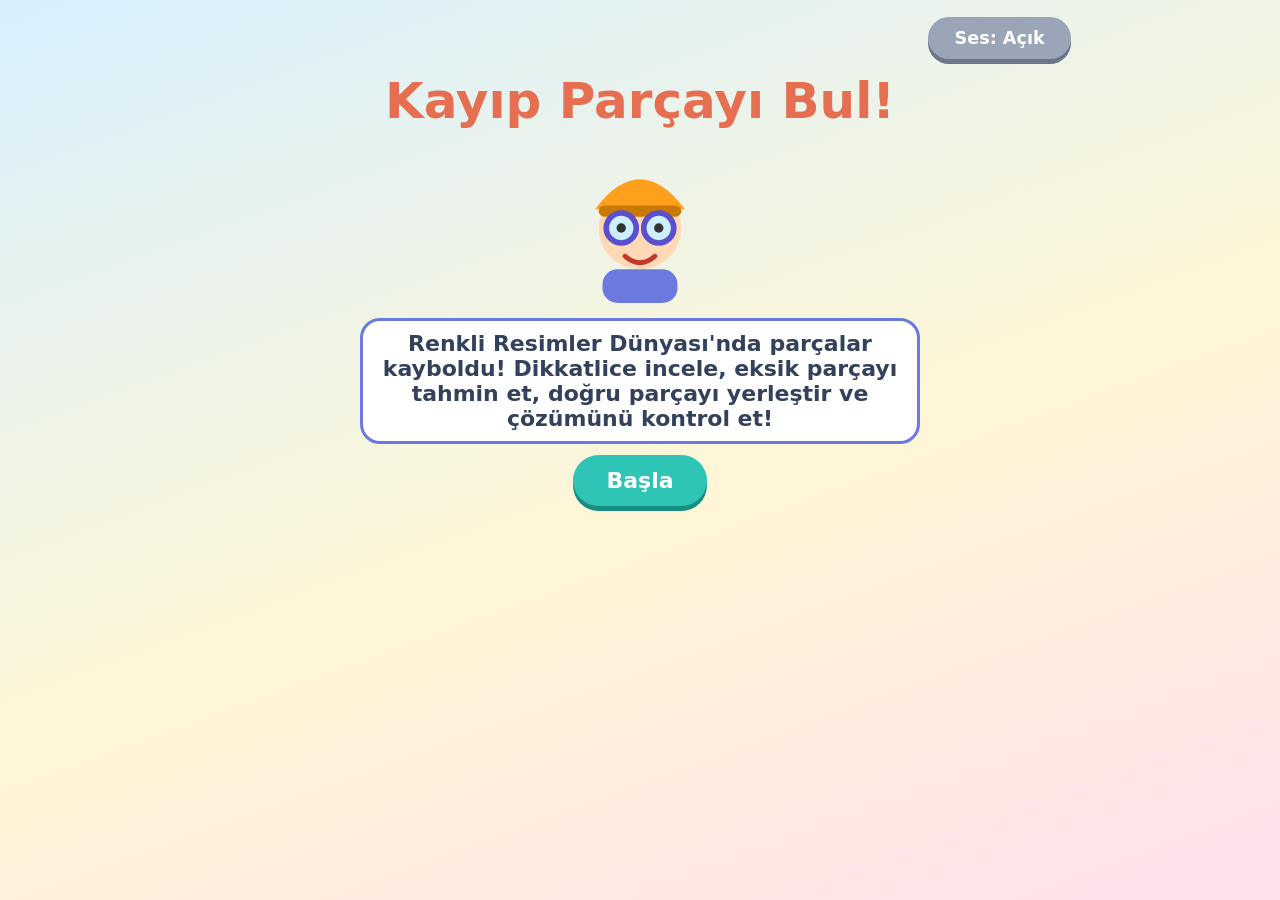
==== commit 5f70952c: "Add files via upload" ====
--- a/index.html
+++ b/index.html
@@ -1,164 +1,151 @@
 <!DOCTYPE html>
 <html lang="tr"><head><meta charset="utf-8">
 <meta name="viewport" content="width=device-width,initial-scale=1">
-<title>Kayıp Parçanın Peşinde – Minik Mucitler</title>
+<title>Kayıp Parçayı Bul!</title>
 <style>
 *{box-sizing:border-box}
-body{margin:0;min-height:100vh;font-family:"Trebuchet MS","Segoe UI",system-ui,sans-serif;color:#33415c;background:linear-gradient(160deg,#d7f0ff,#fff6d6 55%,#e6defa);font-size:clamp(16px,2.3vw,22px)}
-#app{max-width:920px;margin:0 auto;padding:12px 14px 40px;text-align:center}
-h1{font-size:clamp(28px,6vw,50px);margin:8px 0;color:#5a4fcf}h2{margin:6px 0;color:#5a4fcf}
+body{margin:0;min-height:100vh;font-family:"Trebuchet MS","Segoe UI",system-ui,sans-serif;color:#33415c;background:linear-gradient(160deg,#d7f0ff,#fff6d6 55%,#ffe0ec);font-size:clamp(16px,2.3vw,22px)}
+#app{max-width:900px;margin:0 auto;padding:12px 14px 40px;text-align:center}
+h1{font-size:clamp(28px,6vw,50px);margin:8px 0;color:#e76f51}h2{margin:6px 0;color:#e76f51}
 .btn{font:inherit;font-weight:700;border:0;border-radius:999px;padding:.6em 1.5em;margin:5px;background:#ff9f1c;color:#fff;box-shadow:0 5px 0 #c97800;cursor:pointer;min-height:50px}
-.btn:active{transform:translateY(3px);box-shadow:0 2px 0 #c97800}.btn:disabled{opacity:.5}
-.btn.g{background:#2ec4b6;box-shadow:0 5px 0 #1a8d82}.btn.b{background:#6c7ae0;box-shadow:0 5px 0 #4553b8}.btn.s{background:#9aa5b8;box-shadow:0 5px 0 #6c778c;font-size:.8em;min-height:42px}.btn.on{outline:4px solid #5a4fcf}
-.btn:focus-visible,.pc:focus-visible{outline:4px solid #5a4fcf;outline-offset:2px}
+.btn:active{transform:translateY(3px);box-shadow:0 2px 0 #c97800}
+.btn.g{background:#2ec4b6;box-shadow:0 5px 0 #1a8d82}.btn.b{background:#6c7ae0;box-shadow:0 5px 0 #4553b8}.btn.s{background:#9aa5b8;box-shadow:0 5px 0 #6c778c;font-size:.8em;min-height:42px}
+.btn:focus-visible,.pc:focus-visible{outline:4px solid #e76f51;outline-offset:2px}
 .top{display:flex;justify-content:space-between;align-items:center;flex-wrap:wrap}
 .prog{background:#fffa;border-radius:999px;padding:6px 16px;font-weight:700}
-.card{background:#fff;border:5px solid #ffd166;border-radius:28px;width:min(86vw,380px);margin:8px auto;padding:6px;touch-action:none}
+.card{background:#fff;border:5px solid #ffd166;border-radius:28px;width:min(86vw,380px);margin:8px auto;padding:6px}
 .card svg{width:100%;display:block}
 .hole *{fill:#fff9;stroke:#8d99ae;stroke-width:1.3;stroke-dasharray:3 2}
-.pop{animation:pop .8s ease 2;transform-origin:50px 50px}@keyframes pop{50%{transform:scale(1.07)}}
+.pop{animation:pop .8s ease 2;transform-box:fill-box;transform-origin:center}@keyframes pop{50%{transform:scale(1.15)}}
 .shake{animation:sk .4s}@keyframes sk{25%{transform:translateX(-8px)}75%{transform:translateX(8px)}}
 .say{background:#fff;border:3px solid #6c7ae0;border-radius:20px;padding:10px 14px;max-width:560px;margin:6px auto;font-weight:600}
-.pcs{display:flex;justify-content:center;gap:12px;flex-wrap:wrap;margin:10px 0}
-.pc{background:#fff;border:4px solid #a8dadc;border-radius:22px;padding:6px;width:min(26vw,120px);min-width:84px;cursor:grab;touch-action:none;user-select:none;animation:fi .4s}
+.pcs{display:flex;justify-content:center;gap:12px;flex-wrap:wrap;margin:10px 0;min-height:110px}
+.pc{background:#fff;border:4px solid #a8dadc;border-radius:22px;padding:6px;width:min(27vw,120px);min-width:84px;cursor:grab;touch-action:none;user-select:none}
 .pc svg{width:100%;height:84px;display:block;pointer-events:none}.pc.sel{border-color:#ff9f1c;background:#fff4d9}.pc.off{opacity:.35}
-@keyframes fi{from{transform:translateY(14px);opacity:0}}
 .drag{position:fixed;z-index:9;pointer-events:none;opacity:.9;transform:translate(-50%,-50%) scale(1.15)}
-.w{display:inline-block;background:#fff;border-radius:22px;padding:12px;width:200px;margin:6px;border:4px solid #c3b8f5;vertical-align:top}
+.w{display:inline-block;background:#fff;border-radius:22px;padding:12px;width:190px;margin:6px;border:4px solid #ffc8dd;vertical-align:top}
 .bd{display:inline-block;background:#fff;border:3px solid #ffd166;border-radius:14px;padding:6px 10px;margin:3px;font-size:.8em}.bd.lk{opacity:.35;filter:grayscale(1)}
-table{margin:8px auto;border-collapse:collapse;background:#fff;border-radius:12px;text-align:left}td{padding:7px 14px;border-bottom:1px solid #ddd}
-.note{font-size:.8em;max-width:620px;margin:8px auto}
 </style></head><body><div id="app"></div>
 <script>
-/* ===== ÇİZİM YARDIMCILARI (100x100 koordinat) ===== */
+/* ===== ÇİZİM YARDIMCILARI (100x100) ===== */
 const E=(x,y,a,b,f)=>`<ellipse cx="${x}" cy="${y}" rx="${a}" ry="${b}" fill="${f}"/>`,C=(x,y,r,f)=>`<circle cx="${x}" cy="${y}" r="${r}" fill="${f}"/>`,
 R=(x,y,w,h,f)=>`<rect x="${x}" y="${y}" width="${w}" height="${h}" rx="2" fill="${f}"/>`,P=(p,f)=>`<polygon points="${p}" fill="${f}"/>`,
 F=(d,f)=>`<path d="${d}" fill="${f}"/>`,L=(d,w,s)=>`<path d="${d}" stroke="${s}" stroke-width="${w}" stroke-linecap="round" fill="none"/>`,
-O=(x,y,r,w,s)=>`<circle cx="${x}" cy="${y}" r="${r}" fill="none" stroke="${s}" stroke-width="${w}"/>`;
-const K='#333';
-/* ===== PARÇALAR: k=kategori (yanlış seçenekler başka kategoriden gelir, böylece cevap tek ve nettir), b=sınır kutusu, f=biçimsel ipucu, u=işlevsel ipucu ===== */
-const PR={},OB={};
-const pt=(id,k,b,s,f,u)=>PR[id]={k,b,s,f,u};
-pt('baca','baca',[68,20,10,22],R(68,20,10,22,'#b56576'),'Bu parça çatının üstünde duran dar bir dikdörtgen olabilir.','Evde sobanın dumanı nereden çıkar?');
-pt('cati','ucgen',[14,15,72,32],P('14,47 50,15 86,47','#e76f51'),'Bu parça üç köşeli olabilir.','Yağmurdan korunmak için evin hangi bölümü gerekir?');
-pt('kapi','kapi',[43,64,16,26],R(43,64,16,26,'#8d5a34')+C(55,77,1.6,'#ffd166'),'Eksik parça uzun bir dikdörtgen gibi.','Eve girmek için hangi parça gerekir?');
-pt('pencere','kare',[26,54,14,14],R(26,54,14,14,'#8ecae6')+L('M33 54V68M26 61H40',1.4,'#fff'),'Bu parça dört kenarlı ve kare gibi.','Evin içine ışık girmesi için ne gerekir?');
-pt('cit','cit',[82,74,12,16],R(82,74,4,16,'#c9a227')+R(89,74,4,16,'#c9a227'),'Bu parça yan yana dik çubuklardan oluşuyor.','Bahçeyi korumak için ne gerekir?');
-pt('merdiven','basamak',[8,78,14,12],R(8,86,14,4,'#a98467')+R(12,82,10,4,'#a98467')+R(16,78,6,4,'#a98467'),'Bu parça basamak basamak yükseliyor.','Yüksekteki bir yere çıkmak için ne kullanırız?');
-pt('tekB','tekerlek',[9,54,32,32],O(25,70,14,4,K)+C(25,70,2,K),'Eksik parça yuvarlak, kenarı halka gibi.','Bisikletin hareket etmesi için hangi parçalara ihtiyacı var?');
-pt('tekA','tekerlek',[18,60,24,24],C(30,72,10,K)+C(30,72,4,'#ddd'),'Eksik parça yuvarlak ve siyah.','Arabanın yolda gitmesi için hangi parça gerekir?');
-pt('vagon','vagon',[50,48,40,36],R(50,48,38,26,'#4895ef')+R(55,53,8,8,'#fff')+R(68,53,8,8,'#fff')+C(58,78,5,K)+C(78,78,5,K),'Bu parça uzun bir kutu gibi ve altında tekerlekleri var.','Trenin yolcu taşıması için hangi bölüm gerekir?');
-pt('kanatU','kanat',[45,20,28,28],P('45,48 60,48 74,20 62,20','#e63946'),'Bu parça yana doğru uzanan sivri bir şekil.','Uçağın havada kalması için hangi parça gerekir?');
-pt('yelken','yelken',[52,18,32,40],P('52,18 52,56 84,56','#ff9f1c'),'Bu parça üç köşeli ve büyük.','Geminin rüzgârla ilerlemesi için hangi parça gerekir?');
-pt('tekT','tekerlek',[12,48,40,40],C(32,68,19,K)+C(32,68,8,'#bbb'),'Eksik parça büyük, yuvarlak ve kalın.','Traktör çamurlu tarlada ilerlemek için neye ihtiyaç duyar?');
-pt('kanatK','kanat',[48,18,46,40],E(70,38,22,18,'#e5698b'),'Kelebeğin iki yanı birbirine benzer. Bu parça diğer kanadın eşi.','Kelebeğin iki tarafında hangi parçalar bulunur?');
-pt('kulak','kulak',[66,2,16,36],E(74,20,5,16,'#c9b8a8'),'Bu parça uzun ve ince, yukarı doğru uzanıyor.','Tavşan sesleri duymak için hangi parçasını kullanır?');
-pt('yuzgec','yuzgec',[36,12,26,24],P('38,32 50,14 60,33','#0096c7'),'Bu parça balığın sırtında duran üçgen gibi.','Balık suda yüzmek için hangi parçasını kullanır?');
-pt('kanatS','kanat',[12,26,48,26],P('38,50 14,28 58,48','#2a9df4'),'Bu parça geniş ve yan tarafa açılıyor.','Kuş uçmak için hangi parçasını çırpar?');
-pt('hortum','hortum',[78,48,22,46],L('M88 52Q99 70 88 90',9,'#9aa5b1'),'Bu parça uzun ve kıvrık bir çizgi gibi.','Fil su içmek için hangi parçasını kullanır?');
-pt('kabuk','kabuk',[10,28,80,42],F('M12 68A38 38 0 0 1 88 68Z','#6a994e')+F('M30 60A22 22 0 0 1 70 60Z','#8ab35a'),'Bu parça yarım daire gibi.','Kaplumbağa tehlikede nereye saklanır?');
-pt('kol','kol',[12,40,24,12],R(14,42,20,8,'#457b9d'),'Eksik parça uzun ve ince, yana uzanıyor.','Robot nesneleri tutmak için hangi parçayı kullanır?');
-pt('bacak','bacak',[38,70,12,22],R(40,72,8,18,'#457b9d'),'Bu parça dik ve uzun.','Robot yürümek için ne kullanır?');
-pt('anten','anten',[44,1,12,20],L('M50 20V8',2.4,K)+C(50,7,4,'#e63946'),'Bu parça ince bir çubuk ve ucunda yuvarlak var.','Robot sinyal almak için hangi parçayı kullanır?');
-pt('bas','bas',[34,16,32,24],R(36,18,28,20,'#ffd166')+C(44,28,3,K)+C(56,28,3,K),'Bu parça kare gibi ve üzerinde iki göz var.','Robot görmek için hangi parçaya ihtiyaç duyar?');
-pt('el','el',[4,38,16,16],C(12,46,6,'#e63946'),'Bu parça küçük ve yuvarlak.','Robot bir şeyi tutarken hangi parçasını kullanır?');
-pt('ayak','ayak',[34,86,20,8],R(36,88,16,6,'#e63946'),'Bu parça yere basan geniş ve kısa bir çizgi.','Robot dengede durmak için neye ihtiyaç duyar?');
-OB.ev={n:'ev',base:R(20,45,60,45,'#ffe0a3'),parts:['baca','cati','kapi','pencere','cit','merdiven']};
-OB.bisiklet={n:'bisiklet',base:L('M25 70L45 50L65 70M45 50L70 45M70 45L75 70',3,'#e63946')+O(75,70,14,4,K),parts:['tekB']};
-OB.araba={n:'araba',base:R(10,50,80,20,'#ffb703')+P('28,50 38,32 66,32 76,50','#ffb703')+R(40,36,22,12,'#cdeefd')+C(72,72,10,K)+C(72,72,4,'#ddd'),parts:['tekA']};
-OB.tren={n:'tren',base:R(8,45,34,29,'#e76f51')+R(12,36,14,10,'#e76f51')+C(18,78,5,K)+C(34,78,5,K),parts:['vagon']};
-OB.ucak={n:'uçak',base:E(50,50,40,9,'#ced4da')+P('12,48 4,30 22,46','#e63946')+P('45,52 60,52 74,80 62,80','#e63946'),parts:['kanatU']};
-OB.gemi={n:'gemi',base:P('15,60 85,60 75,80 25,80','#6c4a2b')+L('M50 60V15',3,K),parts:['yelken']};
-OB.traktor={n:'traktör',base:R(30,40,40,25,'#2d9c5a')+R(52,26,18,16,'#2d9c5a')+C(72,76,9,K),parts:['tekT']};
-OB.kelebek={n:'kelebek',base:E(31,38,22,18,'#e5698b')+E(35,66,16,14,'#ffb703')+E(65,66,16,14,'#ffb703')+R(47,28,6,46,K),parts:['kanatK']};
-OB.tavsan={n:'tavşan',base:E(45,68,25,18,'#c9b8a8')+C(68,48,14,'#c9b8a8')+E(62,18,5,17,'#c9b8a8')+C(20,66,7,'#fff')+R(34,80,8,12,'#c9b8a8')+R(52,80,8,12,'#c9b8a8'),parts:['kulak']};
-OB.balik={n:'balık',base:E(45,50,32,20,'#48cae4')+P('74,50 97,30 97,70','#48cae4')+C(26,45,3,K),parts:['yuzgec']};
-OB.kus={n:'kuş',base:E(50,55,22,16,'#4cc9f0')+C(72,40,10,'#4cc9f0')+P('80,37 95,43 80,47','#ffb703')+P('30,60 6,66 28,70','#4cc9f0')+L('M46 70V88M56 70V88',3,K),parts:['kanatS']};
-OB.fil={n:'fil',base:E(48,55,30,22,'#9aa5b1')+C(78,46,15,'#9aa5b1')+E(68,50,9,15,'#7d8795')+R(26,70,10,22,'#9aa5b1')+R(58,70,10,22,'#9aa5b1'),parts:['hortum']};
-OB.kaplumbaga={n:'kaplumbağa',base:C(92,62,8,'#a7c957')+R(26,66,12,16,'#a7c957')+R(60,66,12,16,'#a7c957'),parts:['kabuk']};
-OB.robot={n:'robot',base:R(35,38,30,34,'#a8dadc')+C(50,55,5,'#e63946')+R(66,42,20,8,'#457b9d')+C(88,46,6,'#e63946')+R(52,72,8,18,'#457b9d')+R(50,88,16,6,'#e63946'),parts:['anten','bas','kol','el','bacak','ayak']};
-/* ===== GÖREVLER (öğretmen yeni görev ekleyebilir) =====
- ty yok: eksik parça (o=nesne, m=eksik parça) | ty:'odd': uygun olmayan parça (f=yabancı parça) | ty:'pat': örüntü (seq, son harf eksik) */
-const WD=[['Minik Evler','#ffb703'],['Hareketli Araçlar','#4895ef'],['Canlıların Dünyası','#2ec4b6'],['Robot Atölyesi','#e76f51'],['Gizemli Parçalar','#9b5de5']];
-const T=[[['ev','cati'],['ev','kapi'],['ev','pencere'],['ev','baca'],['ev','cit'],['ev','merdiven']],
-[['bisiklet','tekB'],['araba','tekA'],['tren','vagon'],['ucak','kanatU'],['gemi','yelken'],['traktor','tekT']],
-[['kelebek','kanatK'],['tavsan','kulak'],['balik','yuzgec'],['kus','kanatS'],['fil','hortum'],['kaplumbaga','kabuk']],
-[['robot','kol'],['robot','bacak'],['robot','anten'],['robot','bas'],['robot','el'],['robot','ayak']]]
-.map((w,i)=>w.map((x,j)=>({id:`${i+1}.${j+1}`,w:i+1,o:x[0],m:x[1]})));
-T.push([{o:'ev',f:'tekB'},{o:'robot',f:'yelken'},{o:'ev',f:'kanatS'},{seq:'ababab'},{seq:'aabaab'},{seq:'abcabc'}].map((x,j)=>({id:`5.${j+1}`,w:5,ty:x.seq?'pat':'odd',...x})));
-const TK={a:x=>C(x+6,50,6,'#e63946'),b:x=>R(x,44,12,12,'#3a86ff'),c:x=>P(`${x},56 ${x+12},56 ${x+6},44`,'#ffc300'),d:x=>C(x+6,50,6,'#2d9c5a')};
-const BADGES=[['Parça Avcısı','5 görev',s=>s.t>=5],['Dikkatli Gözlemci','İlk seçimde 3 doğru',s=>s.f>=3],['Şekil Uzmanı','Minik Evler tamam',s=>wd(s,1)],['İpucu Ustası','İpucuyla 3 görev',s=>s.h+s.r>=3],['Minik Mucit','4 dünya tamam',s=>[1,2,3,4,5].filter(w=>wd(s,w)).length>=4],['Büyük Tamamlayıcı','5 dünya tamam',s=>[1,2,3,4,5].every(w=>wd(s,w))]];
+O=(x,y,r,w,s)=>`<circle cx="${x}" cy="${y}" r="${r}" fill="none" stroke="${s}" stroke-width="${w}"/>`;const K='#333';
+/* ===== PARÇALAR: b=sınır kutusu [x,y,w,h] ===== */
+const SX=i=>6+i*15,TK={a:x=>C(x+6,50,6,'#e63946'),b:x=>R(x,44,12,12,'#3a86ff'),c:x=>P(`${x},56 ${x+12},56 ${x+6},44`,'#ffc300'),d:x=>C(x+6,50,6,'#2d9c5a')};
+const PR={},OB={},pt=(id,b,s)=>PR[id]={b,s};
+pt('tekB',[9,54,32,32],O(25,70,14,4,K)+C(25,70,2,K));
+pt('cati',[14,15,72,32],P('14,47 50,15 86,47','#e76f51'));
+pt('kapi',[43,64,16,26],R(43,64,16,26,'#8d5a34')+C(55,77,1.6,'#ffd166'));
+pt('pencere',[26,54,14,14],R(26,54,14,14,'#8ecae6')+L('M33 54V68M26 61H40',1.4,'#fff'));
+pt('pencereR',[60,54,14,14],R(60,54,14,14,'#8ecae6')+L('M67 54V68M60 61H74',1.4,'#fff'));
+pt('merdiven',[8,78,14,12],R(8,86,14,4,'#a98467')+R(12,82,10,4,'#a98467')+R(16,78,6,4,'#a98467'));
+pt('kanatU',[45,20,30,28],P('45,48 60,48 74,20 62,20','#e63946'));
+pt('kanatK',[48,18,46,40],E(70,38,22,18,'#e5698b'));
+pt('kulak',[66,2,16,36],E(74,20,5,16,'#c9b8a8'));
+pt('yuzgec',[36,12,26,24],P('38,32 50,14 60,33','#0096c7'));
+pt('kanatS',[12,26,48,26],P('38,50 14,28 58,48','#2a9df4'));
+pt('kabuk',[10,28,80,42],F('M12 68A38 38 0 0 1 88 68Z','#6a994e')+F('M30 60A22 22 0 0 1 70 60Z','#8ab35a'));
+pt('kulakF',[52,36,20,32],E(62,52,10,16,'#7d8795'));
+pt('sapF',[60,46,32,36],L('M66 50Q88 52 86 66Q84 78 62 76',6,'#f4a261'));
+pt('yaprak',[50,26,32,32],C(66,42,16,'#40916c'));
+pt('bas',[34,16,32,24],R(36,18,28,20,'#ffd166')+C(44,28,3,K)+C(56,28,3,K));
+pt('kol',[12,40,24,12],R(14,42,20,8,'#457b9d'));
+pt('bacak',[38,70,12,22],R(40,72,8,18,'#457b9d'));
+[[10,'sT',x=>P(`${x},58 ${x+18},58 ${x+9},40`,'#ffc300'),[0,40,18,18]],[32,'sK',x=>R(x,40,18,18,'#3a86ff'),[0,40,18,18]],[54,'sD',x=>C(x+9,49,9,'#e63946'),[0,40,18,18]],[76,'sR',x=>R(x,43,18,11,'#2ec4b6'),[0,43,18,11]]]
+.forEach(([x,id,f,b])=>pt(id,[x,b[1],b[2],b[3]],f(x)));
+['a','b','c','d'].forEach(c=>pt('p'+c,[81,44,12,12],TK[c](81)));
+OB.ev={base:R(20,45,60,45,'#ffe0a3'),parts:['cati','kapi','pencere','pencereR','merdiven']};
+OB.bisiklet={base:L('M25 70L45 50L65 70M45 50L70 45M70 45L75 70',3,'#e63946')+O(75,70,14,4,K),parts:['tekB']};
+OB.ucak={base:E(50,50,40,9,'#ced4da')+P('12,48 4,30 22,46','#e63946')+P('45,52 60,52 74,80 62,80','#e63946'),parts:['kanatU']};
+OB.kelebek={base:E(31,38,22,18,'#e5698b')+E(35,66,16,14,'#ffb703')+E(65,66,16,14,'#ffb703')+R(47,28,6,46,K),parts:['kanatK']};
+OB.tavsan={base:E(45,68,25,18,'#c9b8a8')+C(68,48,14,'#c9b8a8')+E(62,18,5,17,'#c9b8a8')+C(20,66,7,'#fff')+R(34,80,8,12,'#c9b8a8')+R(52,80,8,12,'#c9b8a8'),parts:['kulak']};
+OB.balik={base:E(45,50,32,20,'#48cae4')+P('74,50 97,30 97,70','#48cae4')+C(26,45,3,K),parts:['yuzgec']};
+OB.kus={base:E(50,55,22,16,'#4cc9f0')+C(72,40,10,'#4cc9f0')+P('80,37 95,43 80,47','#ffb703')+P('30,60 6,66 28,70','#4cc9f0')+L('M46 70V88M56 70V88',3,K),parts:['kanatS']};
+OB.fil={base:E(48,55,30,22,'#9aa5b1')+C(78,46,15,'#9aa5b1')+L('M88 52Q99 70 88 90',9,'#9aa5b1')+R(26,70,10,22,'#9aa5b1')+R(58,70,10,22,'#9aa5b1'),parts:['kulakF']};
+OB.kaplumbaga={base:C(92,62,8,'#a7c957')+R(26,66,12,16,'#a7c957')+R(60,66,12,16,'#a7c957'),parts:['kabuk']};
+OB.fincan={base:P('22,40 66,40 60,86 28,86','#f4a261')+R(18,36,52,6,'#e76f51'),parts:['sapF']};
+OB.agac={base:R(44,58,12,34,'#8d5a34')+C(36,42,16,'#52b788')+C(50,28,16,'#52b788'),parts:['yaprak']};
+OB.robot={base:R(35,38,30,34,'#a8dadc')+C(50,55,5,'#e63946')+R(66,42,20,8,'#457b9d')+C(88,46,6,'#e63946')+R(52,72,8,18,'#457b9d')+R(50,88,16,6,'#e63946'),parts:['bas','kol','bacak']};
+OB.sekil={base:R(4,30,92,40,'#fff7e0'),parts:['sT','sK','sD','sR']};
+/* ===== GÖREVLER =====
+ o=nesne, m=eksik parça(lar) (iki parçalı görevlerde sırayla), d=yanlış seçenekler ('id@sm' küçük, '@flip' ayna, '@rot' ters, '@f' başka parça), ty:'odd' uygun olmayan parça (f), seq=örüntü, h=özel ipuçları */
+const mk=(w,a)=>a.map((x,j)=>({id:w+'.'+(j+1),w,...x}));
+const pat=(seq,d)=>({ty:'pat',seq,m:['p'+seq.slice(-1)],d:d.map(c=>'p'+c)});
+const T=[
+mk(1,[{o:'kelebek',m:['kanatK']},{o:'balik',m:['yuzgec']},{o:'tavsan',m:['kulak']},{o:'kus',m:['kanatS']},{o:'kaplumbaga',m:['kabuk']},{o:'fil',m:['kulakF']}]),
+mk(2,[{o:'bisiklet',m:['tekB']},{o:'ev',m:['cati']},{o:'ev',m:['pencere']},{o:'fincan',m:['sapF']},{o:'ucak',m:['kanatU']},{o:'agac',m:['yaprak']}]),
+mk(3,[{o:'sekil',m:['sT'],d:['sK','sD'],sn:'üçgen'},{o:'sekil',m:['sK'],d:['sT','sR'],sn:'kare'},{o:'sekil',m:['sD'],d:['sR','sT'],sn:'daire'},{o:'sekil',m:['sR'],d:['sK','sD'],sn:'dikdörtgen'},pat('ababab',['a','c']),{o:'ev',m:['pencereR'],d:['pencereR@flip','tekB@f'],h:['Boşluğun şekline dikkat et.','Evin iki yanı birbirine benzer. Sol pencerenin eşini düşün.','Sence hangi parça resmin geri kalanıyla uyumlu?']}]),
+mk(4,[{o:'ucak',m:['kanatU'],d:['kanatU@sm','kanatU@flip']},{o:'kus',m:['kanatS'],d:['kanatS@flip','kanatS@rot']},{o:'ev',m:['cati','pencere'],d:['tekB@f'],two:1},{ty:'odd',o:'ev',f:'tekB'},{o:'robot',m:['bas']},{o:'ev',m:['merdiven'],d:['merdiven@flip','tekB@f'],h:['Boşluğun şekline dikkat et.','Önceki seçimini yeniden düşün: basamaklar hangi yöne yükseliyor?','Sence hangi parça resmin geri kalanıyla uyumlu?']}])];
+const WD=[['Hayvanları Tamamla','#ffb703'],['Nesneleri Tamamla','#4895ef'],['Şekilleri Tamamla','#2ec4b6'],['Gizemli Resimler','#9b5de5']];
+const H=['Boşluğun şekline dikkat et.','Bu parçanın yönünü incele.','Sence hangi parça resmin geri kalanıyla uyumlu?'];
+const GOOD=['Harika! Eksik parçayı buldun!','Şimdi resim tamamlandı!','Parçanın yönüne çok dikkat ettin!'],MIS=['Bir kez daha deneyelim.','Boşluğun şekline tekrar bakalım.','Yeni bir ipucu seni bekliyor.'];
 const wd=(s,w)=>T[w-1].every(t=>s.dn[t.id]);
-const REASON=['Çünkü şekli uygun.','Çünkü bu parça nesnenin işlevini tamamlıyor.','Çünkü diğer parçalar buraya uymuyor.'];
-const GOOD=['Harika gözlem yaptın!','Bu parçanın şekline çok dikkat ettin.','Nesneyi tamamladın, minik mucit!'];
-const MIS=['Güzel bir deneme! Yeni bir ipucuna bakalım.','Birlikte düşünmeye devam edelim.','Olabilir ama bu parça buraya uymadı. İpucuna bakalım.'];
-const MUCIT=`<svg viewBox="0 0 80 90" aria-hidden="true"><rect x="20" y="70" width="40" height="18" rx="8" fill="#6c7ae0"/><circle cx="40" cy="48" r="22" fill="#ffd8b5"/><path d="M16 38Q40 6 64 38Z" fill="#ff9f1c"/><rect x="18" y="36" width="44" height="6" rx="3" fill="#c97800"/><circle cx="30" cy="48" r="8" fill="#cdeefd" stroke="#5a4fcf" stroke-width="3"/><circle cx="50" cy="48" r="8" fill="#cdeefd" stroke="#5a4fcf" stroke-width="3"/><circle cx="30" cy="48" r="2.5" fill="#333"/><circle cx="50" cy="48" r="2.5" fill="#333"/><path d="M32 63Q40 70 48 63" stroke="#c0392b" stroke-width="2.5" fill="none" stroke-linecap="round"/><circle cx="68" cy="72" r="8" fill="#9aa5b8"/><circle cx="68" cy="72" r="3" fill="#fff"/></svg>`;
-/* ===== DURUM ===== */
-const KEY='kayipParcaMinikMucitlar_v1',fresh=()=>({t:0,f:0,h:0,r:0,fm:0,fn:0,od:0,rc:0,rs:[0,0,0],dn:{},lv:3,snd:true});
+const BADGES=[['Dikkatli Gözlemci','İlk kontrolde 3 doğru',s=>s.f>=3],['Parça Avcısı','10 görev',s=>s.t>=10],['Şekil Uzmanı','Şekilleri Tamamla bitti',s=>wd(s,3)],['Tamamlama Ustası','Tüm bölümler bitti',s=>[1,2,3,4].every(w=>wd(s,w))]];
+const MUCIT=`<svg viewBox="0 0 80 90" aria-hidden="true"><rect x="20" y="70" width="40" height="18" rx="8" fill="#6c7ae0"/><circle cx="40" cy="48" r="22" fill="#ffd8b5"/><path d="M16 38Q40 6 64 38Z" fill="#ff9f1c"/><rect x="18" y="36" width="44" height="6" rx="3" fill="#c97800"/><circle cx="30" cy="48" r="8" fill="#cdeefd" stroke="#5a4fcf" stroke-width="3"/><circle cx="50" cy="48" r="8" fill="#cdeefd" stroke="#5a4fcf" stroke-width="3"/><circle cx="30" cy="48" r="2.5" fill="#333"/><circle cx="50" cy="48" r="2.5" fill="#333"/><path d="M32 63Q40 70 48 63" stroke="#c0392b" stroke-width="2.5" fill="none" stroke-linecap="round"/></svg>`;
+/* ===== DURUM / SES ===== */
+const KEY='kayipParcayiBul_v1',fresh=()=>({t:0,f:0,h:0,r:0,dn:{},snd:true});
 let S;try{S=Object.assign(fresh(),JSON.parse(localStorage.getItem(KEY)||'{}'))}catch(e){S=fresh()}
 const save=()=>{try{localStorage.setItem(KEY,JSON.stringify(S))}catch(e){}};
-let G=null,cur='',dr=null;const $=s=>document.querySelector(s);
-const sh=a=>{a=[...a];for(let i=a.length;i>1;){const j=Math.random()*i--|0;[a[i],a[j]]=[a[j],a[i]]}return a},pk=a=>a[Math.random()*a.length|0];
-/* ===== SES ===== */
+let G=null,cur='',dr=null;const $=s=>document.querySelector(s),pk=a=>a[Math.random()*a.length|0],sh=a=>{a=[...a];for(let i=a.length;i>1;){const j=Math.random()*i--|0;[a[i],a[j]]=[a[j],a[i]]}return a};
 let ac;function tone(f,t=0){if(!S.snd)return;try{ac=ac||new(window.AudioContext||window.webkitAudioContext)();const o=ac.createOscillator(),g=ac.createGain();o.frequency.value=f;g.gain.value=.07;o.connect(g);g.connect(ac.destination);o.start(ac.currentTime+t);o.stop(ac.currentTime+t+.15)}catch(e){}}
 function speak(t){if(!S.snd||!window.speechSynthesis)return;try{speechSynthesis.cancel();const u=new SpeechSynthesisUtterance(t);u.lang='tr-TR';u.rate=.9;speechSynthesis.speak(u)}catch(e){}}
 function snd(){S.snd=!S.snd;save();if(!S.snd)try{speechSynthesis.cancel()}catch(e){}view()}
 const sb=()=>`<button class="btn s" onclick="snd()">Ses: ${S.snd?'Açık':'Kapalı'}</button>`;
-/* ===== GÖREV YARDIMCILARI ===== */
-const ans=t=>t.ty==='pat'?t.seq.slice(-1):t.ty==='odd'?t.f:t.m;
-const SX=i=>6+i*15;
-function hole(t){if(t.ty==='pat')return[SX(5),44,12,12];return PR[t.m].b}
-function scene(t,done){let s='';
-if(t.ty==='pat'){[...t.seq].forEach((c,i)=>{if(i<5||done)s+=(i===5?'<g class="pop">':'<g>')+TK[c](SX(i))+'</g>'})}
-else{const o=OB[t.o];s=o.base+o.parts.filter(p=>t.ty==='odd'||done||p!==t.m).map(p=>p===t.m&&done?`<g class="pop">${PR[p].s}</g>`:PR[p].s).join('')}
-let h='';if(!done&&t.ty!=='odd'){const b=hole(t),g=6;h=t.ty==='pat'?`<rect class="hole" x="${b[0]-1}" y="43" width="14" height="14" rx="3" style="fill:#fff9;stroke:#8d99ae;stroke-dasharray:3 2"/>`:`<g class="hole">${PR[t.m].s}</g>`;h+=`<rect class="hz" x="${b[0]-g}" y="${b[1]-g}" width="${b[2]+2*g}" height="${b[3]+2*g}" fill="transparent" onclick="hzClick()"/>`}
-return`<svg viewBox="0 0 100 100" role="img" aria-label="Eksik parçalı nesne">${s}${h}</svg>`}
-function pieceSvg(t,id){if(t.ty==='pat')return`<svg viewBox="${SX(5)-4} 38 20 24">${TK[id](SX(5))}</svg>`;const b=PR[id].b;return`<svg viewBox="${b[0]-3} ${b[1]-3} ${b[2]+6} ${b[3]+6}">${PR[id].s}</svg>`}
-function mkOpts(t){const n=S.lv,a=ans(t);
-if(t.ty==='pat')return sh([a,...sh(['a','b','c','d'].filter(x=>x!==a)).slice(0,n-1)]);
-if(t.ty==='odd')return sh([t.f,...sh(OB[t.o].parts).slice(0,n-1)]);
-const seen={[PR[t.m].k]:1},pool=[];sh(Object.keys(PR)).forEach(i=>{if(!seen[PR[i].k]){seen[PR[i].k]=1;pool.push(i)}});return sh([t.m,...pool.slice(0,n-1)])}
-function hints(t){if(t.ty==='pat')return['Önce şekillerin sırasına bak. Hangi şekiller tekrar ediyor?','Sıranın başından başla ve sırayla say. Sonra hangi şekil gelir?'];
-if(t.ty==='odd')return['Parçaların hepsi bu nesneye ait mi? Şekillere yakından bak.','Hangi parça başka bir yerde kullanılır? Bu nesnede işe yaramaz.'];return[PR[t.m].f,PR[t.m].u]}
-const task=t=>t.ty==='pat'?'Örüntüyü tamamla: sıradaki şekil hangisi?':t.ty==='odd'?`Bu ${OB[t.o].n} için hangi parça uygun değil?`:`Minik Mucit için ${OB[t.o].n} nesnesinin eksik parçasını bul!`;
+/* ===== GÖRSEL ÜRETİM ===== */
+const bc=b=>[b[0]+b[2]/2,b[1]+b[3]/2];
+function pcs(o){const[i,v]=o.split('@'),p=PR[i],[x,y]=bc(p.b);const t={flip:`translate(${2*x} 0) scale(-1 1)`,rot:`rotate(180 ${x} ${y})`,sm:`translate(${x} ${y}) scale(.6) translate(${-x} ${-y})`}[v];return t?`<g transform="${t}">${p.s}</g>`:p.s}
+function fit(o,hb){const p=PR[o.split('@')[0]],[x,y]=bc(p.b),[hx,hy]=bc(hb),s=Math.min(hb[2]/p.b[2],hb[3]/p.b[3]);return`<g transform="translate(${hx} ${hy}) scale(${s}) translate(${-x} ${-y})">${p.s}</g>`}
+const holes=t=>t.m?t.m.map(m=>PR[m].b):[];
+function card(t,o){const[i,v]=o.split('@');let b=PR[i].b,s;if(v==='f'){b=holes(t)[0];s=fit(o,b)}else s=pcs(o);return`<svg viewBox="${b[0]-3} ${b[1]-3} ${b[2]+6} ${b[3]+6}">${s}</svg>`}
+function scene(t){let s,hz='';const hs=holes(t);
+if(t.seq)s=R(4,36,92,28,'#fff7e0')+[...t.seq.slice(0,5)].map((c,i)=>TK[c](SX(i))).join('');
+else{const ob=OB[t.o];s=ob.base+ob.parts.filter(p=>t.ty==='odd'||!t.m.includes(p)).map(p=>PR[p].s).join('')}
+if(G.ok)s+=t.m?t.m.map(m=>`<g class="pop">${PR[m].s}</g>`).join(''):'';
+else hs.forEach((b,j)=>{const o=G.pl[j];if(o)s+=t.m[j]===o.split('@')[0]?pcs(o):fit(o,b);else s+=t.seq?`<rect class="hole" x="${b[0]-1}" y="43" width="14" height="14" rx="3"/>`:`<g class="hole">${PR[t.m[j]].s}</g>`;
+hz+=`<rect class="hz" data-j="${j}" x="${b[0]-6}" y="${b[1]-6}" width="${b[2]+12}" height="${b[3]+12}" fill="transparent" onclick="hzClick(${j})"/>`});
+return`<svg viewBox="0 0 100 100" role="img" aria-label="Eksik parçalı resim">${s}${hz}</svg>`}
+function opts(t){if(t.ty==='odd')return sh([t.f,...sh(OB[t.o].parts).slice(0,2)]);
+let d=t.d;if(!d){const own=OB[t.o].parts,pool=Object.keys(PR).filter(k=>!own.includes(k)&&!/^s[TKDR]$|^p/.test(k));d=[pk(pool)+'@f',t.m[0]+'@sm']}return sh([...t.m,...d])}
+const task=t=>t.seq?'Örüntüyü tamamla!':t.ty==='odd'?'Hangi parça bu resme uygun değil?':t.two?'İki eksik parça var. Sırayla yerleştir!':t.sn?`Eksik ${t.sn} şeklini bul ve yerleştir!`:'Minik Mucit için eksik parçayı bul!';
 /* ===== EKRANLAR ===== */
 const go=h=>{$('#app').innerHTML=h;scrollTo(0,0)},bd=()=>BADGES.map(b=>`<span class="bd ${b[2](S)?'':'lk'}"><b>★ ${b[0]}</b><br>${b[1]}</span>`).join('');
-function view(){({welcome,menu,game,teacher}[cur]||welcome)()}
-function welcome(){cur='welcome';go(`<div class="top"><span></span>${sb()}</div><h1>Kayıp Parçanın Peşinde</h1><h2>Minik Mucitler</h2><div style="width:150px;margin:auto">${MUCIT}</div><p class="say">Renkli Nesneler Dünyası'nda parçalar kayboldu! Minik Mucit'e yardım eder misin? Her parça her bütüne uymaz. İpuçlarını kullanarak doğru parçayı bulabiliriz.</p><button class="btn g" onclick="menu();speak('Eksik parçayı bul. Haydi başlayalım!')">Macera Başlasın!</button>`)}
-function menu(){cur='menu';go(`<div class="top"><span></span>${sb()}</div><h1>Dünyalar</h1><div>${WD.map((w,i)=>{const n=T[i].filter(t=>S.dn[t.id]).length;return`<div class="w" style="border-color:${w[1]}"><b>Dünya ${i+1}</b><br>${w[0]}<br><span class="prog">${n} / ${T[i].length}${n===T[i].length?' ✓':''}</span><br><button class="btn g" onclick="start(${i+1})">Oyna</button></div>`}).join('')}</div>
-<p><b>Seviye:</b> ${[[2,'Kolay'],[3,'Orta'],[4,'Zor']].map(l=>`<button class="btn s ${S.lv===l[0]?'on':''}" onclick="S.lv=${l[0]};save();menu()">${l[1]} (${l[0]} seçenek)</button>`).join('')}</p><h2>Rozetlerim</h2>${bd()}<p><button class="btn b" onclick="teacher()">Öğretmen Paneli</button><button class="btn s" onclick="resetAll()">Baştan Başla</button></p>`)}
-function start(w){G={w,i:0,run:0,hints:0,done:0};tq();speak(task(T[w-1][0]))}
-function tq(){const t=T[G.w-1][G.i];Object.assign(G,{t,o:mkOpts(t),stage:0,wrong:[],off:[],sel:null,ok:false,used:false,rdone:false,shake:false,msg:task(t)});game()}
-function game(){cur='game';const t=G.t,odd=t.ty==='odd',rq=G.ok&&!G.rdone&&(G.i%3===2||odd);
-const pcs=G.ok?'':G.o.map(id=>`<div class="pc ${G.sel===id?'sel':''} ${G.off.includes(id)?'off':''}" tabindex="0" role="button" aria-label="Parça seçeneği" ${odd?`onclick="answer('${id}')"`:`onpointerdown="pd(event,'${id}')" onpointermove="pm(event)" onpointerup="pu(event)" onpointercancel="pc2()"`} onkeydown="if(event.key==='Enter'||event.key===' '){event.preventDefault();${odd?`answer('${id}')`:`G.sel='${id}';game()`}}">${pieceSvg(t,id)}</div>`).join('');
-go(`<div class="top"><button class="btn s" onclick="if(confirm('Ana menüye dönmek istiyor musun? İlerlemen kaydedildi.'))menu()">Ana Menü</button><span class="prog">Dünya ${G.w} · ${G.i+1} / ${T[G.w-1].length}</span>${sb()}</div>
+function view(){({welcome,menu,game}[cur]||welcome)()}
+function welcome(){cur='welcome';go(`<div class="top"><span></span>${sb()}</div><h1>Kayıp Parçayı Bul!</h1><div style="width:150px;margin:auto">${MUCIT}</div><p class="say">Renkli Resimler Dünyası'nda parçalar kayboldu! Dikkatlice incele, eksik parçayı tahmin et, doğru parçayı yerleştir ve çözümünü kontrol et!</p><button class="btn g" onclick="menu();speak('Haydi eksik parçayı bulalım!')">Başla</button>`)}
+function menu(){cur='menu';go(`<div class="top"><span></span>${sb()}</div><h1>Bölümler</h1>${WD.map((w,i)=>{const n=T[i].filter(t=>S.dn[t.id]).length;return`<div class="w" style="border-color:${w[1]}"><b>Bölüm ${i+1}</b><br>${w[0]}<br><span class="prog">${n} / ${T[i].length}${n===6?' ✓':''}</span><br><button class="btn g" onclick="start(${i+1})">Oyna</button></div>`}).join('')}<h2>Rozetlerim</h2>${bd()}<p><button class="btn s" onclick="resetAll()">Baştan Başla</button></p>`)}
+function start(w){G={w,i:0,hints:0,n:0};tq()}
+function tq(){const t=T[G.w-1][G.i];Object.assign(G,{t,o:opts(t),pl:{},sel:null,stage:0,wr:0,used:false,ok:false,shake:false,msg:task(t)});game();speak(task(t))}
+function game(){cur='game';const t=G.t,odd=t.ty==='odd',placed=Object.values(G.pl),tray=G.o.filter(o=>!placed.includes(o));
+const pcs_=tray.map(o=>`<div class="pc ${G.sel===o?'sel':''} ${G.off&&G.off.includes(o)?'off':''}" tabindex="0" role="button" aria-label="Parça seçeneği" onpointerdown="pd(event,'${o}')" onpointermove="pm(event)" onpointerup="pu(event)" onpointercancel="pc2()" onkeydown="if(event.key==='Enter'||event.key===' '){event.preventDefault();G.sel='${o}';game()}">${card(t,o)}</div>`).join('');
+go(`<div class="top"><button class="btn s" onclick="if(confirm('Ana menüye dönmek istiyor musun? İlerlemen kaydedildi.'))menu()">Ana Menü</button><span class="prog">Bölüm ${G.w} · ${G.i+1} / 6</span>${sb()}</div>
 <div style="display:flex;align-items:center;justify-content:center;gap:8px;flex-wrap:wrap"><div style="width:80px">${MUCIT}</div><div class="say" aria-live="polite">${G.msg}</div></div>
-<div class="card ${G.shake?'shake':''}">${scene(t,G.ok)}</div>
-${rq?`<p class="q"><b>Neden bu parçayı seçtin?</b></p>${REASON.map((r,k)=>`<button class="btn b" onclick="why(${k})">${r}</button>`).join('<br>')}`:G.ok?`<button class="btn g" onclick="nextT()">${G.i+1>=T[G.w-1].length?'Dünyayı bitir':'Sonraki görev'}</button>`:`<div class="pcs">${pcs}</div><div><button class="btn b" onclick="hint()">İpucu</button><button class="btn b" onclick="speak(task(G.t))">Dinle</button>${G.sel&&!odd?`<button class="btn g" onclick="place(G.sel)">Parçayı yerleştir</button>`:''}</div>`}`);
+<div class="card ${G.shake?'shake':''}">${scene(t)}</div>
+${G.ok?`<button class="btn g" onclick="nextT()">${G.i>=5?'Bölümü bitir':'Sonraki görev'}</button>`:`<div class="pcs">${pcs_}</div><div><button class="btn g" onclick="check()">Kontrol Et</button><button class="btn b" onclick="hint()">İpucu</button><button class="btn b" onclick="speak(G.msg)">Dinle</button>${G.sel&&!odd?`<button class="btn" onclick="hzClick(-1)">Parçayı yerleştir</button>`:''}</div>`}`);
 if(G.shake)setTimeout(()=>{G.shake=false},500)}
 function say(m){G.msg=m;speak(m)}
-function hint(){if(G.ok)return;G.used=true;G.hints++;G.stage=Math.min(G.stage+1,2);say(hints(G.t)[G.stage-1]);game()}
+const hs_=()=>G.t.seq?['Önce şekillerin sırasına bak. Hangi şekiller tekrar ediyor?','Sıranın başından başla ve sırayla say. Sonra hangi şekil gelir?',H[2]]:G.t.ty==='odd'?['Parçaların hepsi bu resme ait mi? Şekillere bak.','Hangi parça başka bir yerde kullanılır?',H[2]]:G.t.h||H;
+function hint(){if(G.ok)return;G.used=true;G.hints++;G.stage=Math.min(G.stage+1,3);say(hs_()[G.stage-1]);game()}
 /* ===== SÜRÜKLE-BIRAK + DOKUN-SEÇ ===== */
-function pd(e,id){e.preventDefault();dr={id,x:e.clientX,y:e.clientY,mv:false,cl:null,el:e.currentTarget};try{dr.el.setPointerCapture(e.pointerId)}catch(x){}}
-function pm(e){if(!dr)return;if(!dr.mv&&Math.hypot(e.clientX-dr.x,e.clientY-dr.y)>8){dr.mv=true;dr.cl=dr.el.cloneNode(true);dr.cl.className='pc drag';dr.cl.style.width=dr.el.offsetWidth+'px';document.body.appendChild(dr.cl)}
-if(dr.cl){dr.cl.style.left=e.clientX+'px';dr.cl.style.top=e.clientY+'px'}}
+function pd(e,o){e.preventDefault();dr={o,x:e.clientX,y:e.clientY,mv:false,cl:null,el:e.currentTarget};try{dr.el.setPointerCapture(e.pointerId)}catch(x){}}
+function pm(e){if(!dr)return;if(!dr.mv&&Math.hypot(e.clientX-dr.x,e.clientY-dr.y)>8){dr.mv=true;dr.cl=dr.el.cloneNode(true);dr.cl.className='pc drag';dr.cl.style.width=dr.el.offsetWidth+'px';document.body.appendChild(dr.cl)}if(dr.cl){dr.cl.style.left=e.clientX+'px';dr.cl.style.top=e.clientY+'px'}}
 function pc2(){if(dr&&dr.cl)dr.cl.remove();dr=null}
-function pu(e){if(!dr)return;const d=dr;pc2();if(!d.mv){G.sel=G.sel===d.id?null:d.id;game();return}
-if(document.elementsFromPoint(e.clientX,e.clientY).some(x=>x.classList&&x.classList.contains('hz')))place(d.id);else{G.sel=null;say('Parçayı boşluğa bırakabilirsin.');game()}}
-function hzClick(){if(G.sel)place(G.sel);else{say('Önce bir parçaya dokun, sonra boşluğa dokun.');game()}}
-const place=id=>answer(id);
-/* ===== CEVAP KONTROLÜ ===== */
-function answer(id){if(G.ok||G.off.includes(id))return;
-if(id===ans(G.t)){G.ok=true;S.t++;S.dn[G.t.id]=1;G.done++;const k=G.wrong.length?'r':G.used?'h':'f';S[k]++;if(G.stage>=1)S.fm++;if(G.stage>=2)S.fn++;if(G.t.ty==='odd')S.od++;save();
-tone(523);tone(659,.15);tone(784,.3);say((G.wrong.length?'Yeni ipucunu kullanarak fikrini geliştirdin! ':'')+pk(GOOD));game()}
-else{G.wrong.push(id);G.off.push(id);G.sel=null;G.stage=Math.min(G.stage+1,2);G.shake=true;tone(330);say(pk(MIS)+' '+hints(G.t)[G.stage-1]);game()}}
-function why(k){S.rc++;S.rs[k]++;save();G.rdone=true;tone(660);say('Güzel açıkladın! Sence bu parça neden uygun?'.slice(0,0)||'Seçimini güzel açıkladın!');game()}
-function nextT(){G.i++;if(G.i>=T[G.w-1].length)return end();tq();speak(G.t.ty?task(G.t):'Eksik parçayı bul.')}
-function end(){cur='end';const all=[1,2,3,4,5].every(w=>wd(S,w));go(`<h1>${all?'Büyük Tamamlayıcı!':'Dünya Tamam!'}</h1><div style="width:130px;margin:auto">${MUCIT}</div><p class="say">Bu turda ${G.done} görevi tamamladın ve ${G.hints} kez ipucu kullandın. İpucu kullanmak ve fikrini değiştirmek harika bir düşünme yolu!</p>${bd()}<p>${G.w<5?`<button class="btn g" onclick="start(${G.w+1})">Sonraki dünya</button>`:''}<button class="btn b" onclick="start(${G.w})">Yeniden oyna</button><button class="btn s" onclick="menu()">Ana Menü</button></p>`);speak('Dünyayı tamamladın, minik mucit!')}
-function teacher(){cur='teacher';const dn=Object.keys(S.dn).length;
-go(`<div class="top"><button class="btn s" onclick="menu()">Ana Menü</button>${sb()}</div><h2>Öğretmen Paneli</h2><table><tr><td>Toplam tamamlanan görev</td><td><b>${S.t}</b> (benzersiz: ${dn} / 30)</td></tr><tr><td>İlk seçimde doğru</td><td><b>${S.f}</b></td></tr><tr><td>İpucu kullanarak tamamlanan</td><td><b>${S.h}</b></td></tr><tr><td>Yanlış denemeden sonra tamamlanan (tahmin gözden geçirme)</td><td><b>${S.r}</b></td></tr><tr><td>Gerekçe seçimleri</td><td><b>${S.rc}</b> (şekil: ${S.rs[0]}, işlev: ${S.rs[1]}, eleme: ${S.rs[2]})</td></tr><tr><td>Tamamlanan dünyalar</td><td><b>${[1,2,3,4,5].map(w=>`D${w}: ${wd(S,w)?'✓':'–'}`).join(' ')}</b></td></tr></table>
-<h2>Öğrenme çıktısı göstergeleri</h2><table><tr><td>Biçimsel özellikleri fark etme</td><td>${S.f} ilk seçimde doğru</td></tr><tr><td>Parça-bütün ilişkisi kurma</td><td>${S.t} tamamlanan görev</td></tr><tr><td>İşlevsel ipuçlarını kullanma</td><td>${S.fn} görevde 2. ipucu görüldü</td></tr><tr><td>Uygun olmayan parçayı eleme</td><td>${S.od} doğru eleme</td></tr><tr><td>Tahmini gözden geçirme</td><td>${S.r} görev</td></tr><tr><td>Seçimini gerekçelendirme</td><td>${S.rc} gerekçe</td></tr></table>
-<p class="note">Bu veriler yalnızca oyun içindeki davranışlara dayanır; çocuğun genel gelişimi hakkında yargı oluşturmaz. Hiçbir kişisel veri toplanmaz; kayıtlar yalnızca bu cihazın tarayıcısında durur.</p><button class="btn s" onclick="resetAll()">Verileri sıfırla</button>`)}
-function resetAll(){if(confirm('Tüm ilerleme ve sonuçlar silinecek. Emin misin?')){const s=S.snd;S=fresh();S.snd=s;save();menu()}}
+function pu(e){if(!dr)return;const d=dr;pc2();if(!d.mv){G.sel=G.sel===d.o?null:d.o;game();return}
+const z=document.elementsFromPoint(e.clientX,e.clientY).find(x=>x.classList&&x.classList.contains('hz'));if(z&&G.t.ty!=='odd'){G.sel=d.o;hzClick(+z.dataset.j)}else{G.sel=null;say('Parçayı boşluğa bırakabilirsin.');game()}}
+function hzClick(j){const t=G.t;if(t.ty==='odd')return;
+if(!G.sel){if(j>=0&&G.pl[j]){delete G.pl[j];game()}else{say('Önce bir parçaya dokun, sonra boşluğa dokun.');game()}return}
+if(j<0){j=holes(t).findIndex((b,k)=>!G.pl[k]);if(j<0)j=0}
+G.pl[j]=G.sel;G.sel=null;tone(440);G.msg='Parça yerleşti. Şimdi Kontrol Et!';game()}
+/* ===== KONTROL ===== */
+function check(){if(G.ok)return;const t=G.t;let ok;
+if(t.ty==='odd'){if(!G.sel){say('Önce uygun olmayan parçaya dokun.');return game()}ok=G.sel===t.f}
+else{const hs=holes(t);if(hs.some((b,j)=>!G.pl[j])){say('Önce parçayı boşluğa yerleştir.');return game()}ok=hs.every((b,j)=>G.pl[j]===t.m[j])}
+if(ok){G.ok=true;S.t++;G.n++;S.dn[t.id]=1;S[G.wr?'r':G.used?'h':'f']++;save();tone(523);tone(659,.15);tone(784,.3);say(pk(GOOD)+(G.wr?' Yeni ipucuyla çözümünü düzelttin!':''))}
+else{G.wr++;G.stage=Math.min(G.stage+1,3);G.shake=true;tone(330);
+if(t.ty==='odd'){G.off=[...(G.off||[]),G.sel];G.sel=null}else{const hs=holes(t);hs.forEach((b,j)=>{if(G.pl[j]!==t.m[j])delete G.pl[j]})}
+say(pk(MIS)+' '+hs_()[G.stage-1])}game()}
+function nextT(){G.i++;G.off=[];if(G.i>=6)return end();tq()}
+function end(){cur='end';const all=[1,2,3,4].every(w=>wd(S,w));go(`<h1>${all?'Tamamlama Ustası!':'Bölüm Tamam!'}</h1><div style="width:130px;margin:auto">${MUCIT}</div><p class="say">Bu turda ${G.n} görevi tamamladın, ${G.hints} kez ipucu kullandın. İpucu kullanmak ve yeniden denemek harika bir düşünme yolu!</p>${bd()}<p>${G.w<4?`<button class="btn g" onclick="start(${G.w+1})">Sonraki bölüm</button>`:''}<button class="btn b" onclick="start(${G.w})">Yeniden oyna</button><button class="btn s" onclick="menu()">Ana Menü</button></p>`);speak('Bölümü tamamladın, minik mucit!')}
+function resetAll(){if(confirm('Tüm ilerleme silinecek. Emin misin?')){const s=S.snd;S=fresh();S.snd=s;save();menu()}}
 welcome();
 </script></body></html>
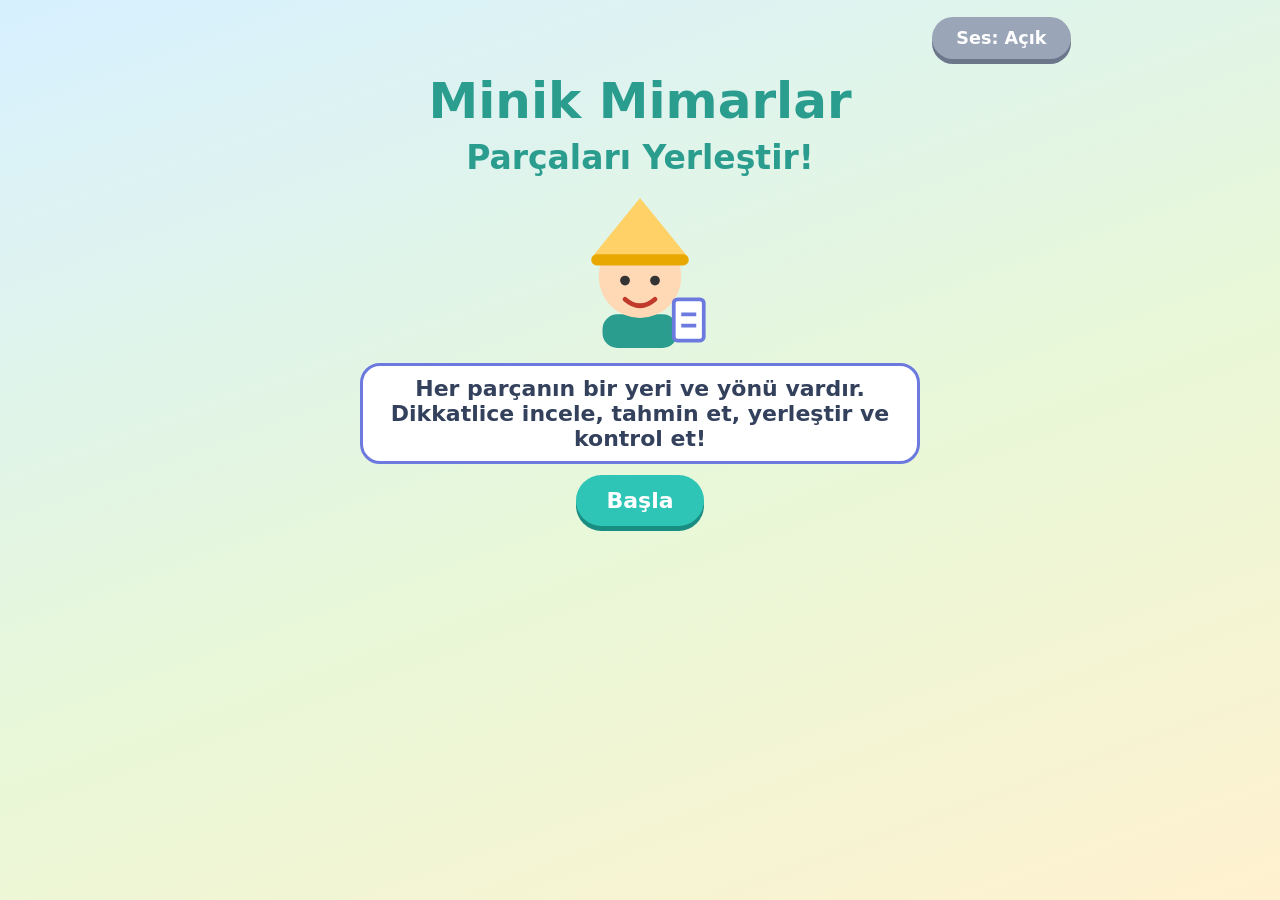
==== commit a68f45f4: "Add files via upload" ====
--- a/index.html
+++ b/index.html
@@ -1,91 +1,98 @@
 <!DOCTYPE html>
 <html lang="tr"><head><meta charset="utf-8">
 <meta name="viewport" content="width=device-width,initial-scale=1">
-<title>Kayıp Parçayı Bul!</title>
+<title>Minik Mimarlar – Parçaları Yerleştir!</title>
 <style>
 *{box-sizing:border-box}
-body{margin:0;min-height:100vh;font-family:"Trebuchet MS","Segoe UI",system-ui,sans-serif;color:#33415c;background:linear-gradient(160deg,#d7f0ff,#fff6d6 55%,#ffe0ec);font-size:clamp(16px,2.3vw,22px)}
+body{margin:0;min-height:100vh;font-family:"Trebuchet MS","Segoe UI",system-ui,sans-serif;color:#33415c;background:linear-gradient(160deg,#d7f0ff,#e8f8d8 55%,#fff1cf);font-size:clamp(16px,2.3vw,22px)}
 #app{max-width:900px;margin:0 auto;padding:12px 14px 40px;text-align:center}
-h1{font-size:clamp(28px,6vw,50px);margin:8px 0;color:#e76f51}h2{margin:6px 0;color:#e76f51}
-.btn{font:inherit;font-weight:700;border:0;border-radius:999px;padding:.6em 1.5em;margin:5px;background:#ff9f1c;color:#fff;box-shadow:0 5px 0 #c97800;cursor:pointer;min-height:50px}
+h1{font-size:clamp(28px,6vw,50px);margin:8px 0;color:#2a9d8f}h2{margin:6px 0;color:#2a9d8f}
+.btn{font:inherit;font-weight:700;border:0;border-radius:999px;padding:.6em 1.4em;margin:5px;background:#ff9f1c;color:#fff;box-shadow:0 5px 0 #c97800;cursor:pointer;min-height:50px}
 .btn:active{transform:translateY(3px);box-shadow:0 2px 0 #c97800}
-.btn.g{background:#2ec4b6;box-shadow:0 5px 0 #1a8d82}.btn.b{background:#6c7ae0;box-shadow:0 5px 0 #4553b8}.btn.s{background:#9aa5b8;box-shadow:0 5px 0 #6c778c;font-size:.8em;min-height:42px}
+.btn.g{background:#2ec4b6;box-shadow:0 5px 0 #1a8d82}.btn.b{background:#6c7ae0;box-shadow:0 5px 0 #4553b8}.btn.s{background:#9aa5b8;box-shadow:0 5px 0 #6c778c;font-size:.8em;min-height:42px}.btn.on{outline:4px solid #2a9d8f}
 .btn:focus-visible,.pc:focus-visible{outline:4px solid #e76f51;outline-offset:2px}
 .top{display:flex;justify-content:space-between;align-items:center;flex-wrap:wrap}
 .prog{background:#fffa;border-radius:999px;padding:6px 16px;font-weight:700}
-.card{background:#fff;border:5px solid #ffd166;border-radius:28px;width:min(86vw,380px);margin:8px auto;padding:6px}
+.card{background:#fff;border:5px solid #95d5b2;border-radius:28px;width:min(86vw,380px);margin:8px auto;padding:6px}
 .card svg{width:100%;display:block}
 .hole *{fill:#fff9;stroke:#8d99ae;stroke-width:1.3;stroke-dasharray:3 2}
 .pop{animation:pop .8s ease 2;transform-box:fill-box;transform-origin:center}@keyframes pop{50%{transform:scale(1.15)}}
 .shake{animation:sk .4s}@keyframes sk{25%{transform:translateX(-8px)}75%{transform:translateX(8px)}}
 .say{background:#fff;border:3px solid #6c7ae0;border-radius:20px;padding:10px 14px;max-width:560px;margin:6px auto;font-weight:600}
 .pcs{display:flex;justify-content:center;gap:12px;flex-wrap:wrap;margin:10px 0;min-height:110px}
-.pc{background:#fff;border:4px solid #a8dadc;border-radius:22px;padding:6px;width:min(27vw,120px);min-width:84px;cursor:grab;touch-action:none;user-select:none}
-.pc svg{width:100%;height:84px;display:block;pointer-events:none}.pc.sel{border-color:#ff9f1c;background:#fff4d9}.pc.off{opacity:.35}
+.pc{background:#fff;border:4px solid #a8dadc;border-radius:22px;padding:6px;width:min(25vw,118px);min-width:84px;cursor:grab;touch-action:none;user-select:none}
+.pc svg{width:100%;height:84px;display:block;pointer-events:none}.pc.sel{border-color:#ff9f1c;background:#fff4d9}.pc.off{opacity:.35}.pc.bad{border-color:#e76f51;background:#ffe8e0}
 .drag{position:fixed;z-index:9;pointer-events:none;opacity:.9;transform:translate(-50%,-50%) scale(1.15)}
-.w{display:inline-block;background:#fff;border-radius:22px;padding:12px;width:190px;margin:6px;border:4px solid #ffc8dd;vertical-align:top}
+.w{display:inline-block;background:#fff;border-radius:22px;padding:12px;width:190px;margin:6px;border:4px solid #b7e4c7;vertical-align:top}
 .bd{display:inline-block;background:#fff;border:3px solid #ffd166;border-radius:14px;padding:6px 10px;margin:3px;font-size:.8em}.bd.lk{opacity:.35;filter:grayscale(1)}
+table{margin:8px auto;border-collapse:collapse;background:#fff;border-radius:12px;text-align:left}td{padding:7px 14px;border-bottom:1px solid #ddd}.note{font-size:.8em;max-width:620px;margin:8px auto}
 </style></head><body><div id="app"></div>
 <script>
 /* ===== ÇİZİM YARDIMCILARI (100x100) ===== */
 const E=(x,y,a,b,f)=>`<ellipse cx="${x}" cy="${y}" rx="${a}" ry="${b}" fill="${f}"/>`,C=(x,y,r,f)=>`<circle cx="${x}" cy="${y}" r="${r}" fill="${f}"/>`,
 R=(x,y,w,h,f)=>`<rect x="${x}" y="${y}" width="${w}" height="${h}" rx="2" fill="${f}"/>`,P=(p,f)=>`<polygon points="${p}" fill="${f}"/>`,
-F=(d,f)=>`<path d="${d}" fill="${f}"/>`,L=(d,w,s)=>`<path d="${d}" stroke="${s}" stroke-width="${w}" stroke-linecap="round" fill="none"/>`,
-O=(x,y,r,w,s)=>`<circle cx="${x}" cy="${y}" r="${r}" fill="none" stroke="${s}" stroke-width="${w}"/>`;const K='#333';
-/* ===== PARÇALAR: b=sınır kutusu [x,y,w,h] ===== */
+L=(d,w,s)=>`<path d="${d}" stroke="${s}" stroke-width="${w}" stroke-linecap="round" fill="none"/>`,O=(x,y,r,w,s)=>`<circle cx="${x}" cy="${y}" r="${r}" fill="none" stroke="${s}" stroke-width="${w}"/>`;const K='#333';
+/* ===== PARÇALAR: b=sınır kutusu, sy=dönme simetrisi (360=yönü önemli, 180/90=eşdeğer yönler kabul), eq=aynı biçimli parça grubu ===== */
 const SX=i=>6+i*15,TK={a:x=>C(x+6,50,6,'#e63946'),b:x=>R(x,44,12,12,'#3a86ff'),c:x=>P(`${x},56 ${x+12},56 ${x+6},44`,'#ffc300'),d:x=>C(x+6,50,6,'#2d9c5a')};
-const PR={},OB={},pt=(id,b,s)=>PR[id]={b,s};
-pt('tekB',[9,54,32,32],O(25,70,14,4,K)+C(25,70,2,K));
+const PR={},OB={},pt=(id,b,s,o={})=>PR[id]={b,s,...o};
+pt('baca',[68,20,10,22],R(68,20,10,22,'#b56576'),{sy:180});
 pt('cati',[14,15,72,32],P('14,47 50,15 86,47','#e76f51'));
 pt('kapi',[43,64,16,26],R(43,64,16,26,'#8d5a34')+C(55,77,1.6,'#ffd166'));
-pt('pencere',[26,54,14,14],R(26,54,14,14,'#8ecae6')+L('M33 54V68M26 61H40',1.4,'#fff'));
-pt('pencereR',[60,54,14,14],R(60,54,14,14,'#8ecae6')+L('M67 54V68M60 61H74',1.4,'#fff'));
+pt('pencere',[26,54,14,14],R(26,54,14,14,'#8ecae6')+L('M33 54V68M26 61H40',1.4,'#fff'),{sy:90,eq:'pn'});
+pt('pencereR',[60,54,14,14],R(60,54,14,14,'#8ecae6')+L('M67 54V68M60 61H74',1.4,'#fff'),{sy:90,eq:'pn'});
+pt('cit',[82,74,12,16],R(82,74,4,16,'#c9a227')+R(89,74,4,16,'#c9a227'),{sy:180});
 pt('merdiven',[8,78,14,12],R(8,86,14,4,'#a98467')+R(12,82,10,4,'#a98467')+R(16,78,6,4,'#a98467'));
+pt('govde',[35,38,30,34],R(35,38,30,34,'#a8dadc')+C(50,55,5,'#e63946'),{sy:180});
+pt('bas',[34,16,32,24],R(36,18,28,20,'#ffd166')+C(44,28,3,K)+C(56,28,3,K),{sy:180});
+pt('anten',[44,1,12,20],L('M50 20V8',2.4,K)+C(50,7,4,'#e63946'));
+pt('kol',[12,40,24,12],R(14,42,20,8,'#457b9d'),{sy:180});
+pt('el',[4,38,16,16],C(12,46,6,'#e63946'),{sy:90});
+pt('bacak',[38,70,12,22],R(40,72,8,18,'#457b9d'),{sy:180});
+pt('ayak',[34,86,20,8],R(36,88,16,6,'#e63946'),{sy:180});
+pt('tekB',[9,54,32,32],O(25,70,14,4,K)+C(25,70,2,K),{sy:90});
+pt('tekA',[20,62,20,20],C(30,72,10,K)+C(30,72,4,'#ddd'),{sy:90,eq:'tw'});
+pt('tekA2',[62,62,20,20],C(72,72,10,K)+C(72,72,4,'#ddd'),{sy:90,eq:'tw'});
 pt('kanatU',[45,20,30,28],P('45,48 60,48 74,20 62,20','#e63946'));
-pt('kanatK',[48,18,46,40],E(70,38,22,18,'#e5698b'));
-pt('kulak',[66,2,16,36],E(74,20,5,16,'#c9b8a8'));
-pt('yuzgec',[36,12,26,24],P('38,32 50,14 60,33','#0096c7'));
-pt('kanatS',[12,26,48,26],P('38,50 14,28 58,48','#2a9df4'));
-pt('kabuk',[10,28,80,42],F('M12 68A38 38 0 0 1 88 68Z','#6a994e')+F('M30 60A22 22 0 0 1 70 60Z','#8ab35a'));
-pt('kulakF',[52,36,20,32],E(62,52,10,16,'#7d8795'));
-pt('sapF',[60,46,32,36],L('M66 50Q88 52 86 66Q84 78 62 76',6,'#f4a261'));
-pt('yaprak',[50,26,32,32],C(66,42,16,'#40916c'));
-pt('bas',[34,16,32,24],R(36,18,28,20,'#ffd166')+C(44,28,3,K)+C(56,28,3,K));
-pt('kol',[12,40,24,12],R(14,42,20,8,'#457b9d'));
-pt('bacak',[38,70,12,22],R(40,72,8,18,'#457b9d'));
-[[10,'sT',x=>P(`${x},58 ${x+18},58 ${x+9},40`,'#ffc300'),[0,40,18,18]],[32,'sK',x=>R(x,40,18,18,'#3a86ff'),[0,40,18,18]],[54,'sD',x=>C(x+9,49,9,'#e63946'),[0,40,18,18]],[76,'sR',x=>R(x,43,18,11,'#2ec4b6'),[0,43,18,11]]]
-.forEach(([x,id,f,b])=>pt(id,[x,b[1],b[2],b[3]],f(x)));
-['a','b','c','d'].forEach(c=>pt('p'+c,[81,44,12,12],TK[c](81)));
-OB.ev={base:R(20,45,60,45,'#ffe0a3'),parts:['cati','kapi','pencere','pencereR','merdiven']};
+pt('vagon',[50,48,40,36],R(50,48,38,26,'#4895ef')+R(55,53,8,8,'#fff')+R(68,53,8,8,'#fff')+C(58,78,5,K)+C(78,78,5,K));
+pt('yelken',[52,18,32,40],P('52,18 52,56 84,56','#ff9f1c'));
+pt('tekT',[12,48,40,40],C(32,68,19,K)+C(32,68,8,'#bbb'),{sy:90});
+pt('g1',[25,48,50,38],R(25,48,50,38,'#ffd6a5'),{sy:180});
+pt('g2',[20,18,60,30],P('20,48 50,18 80,48','#e76f51'));
+pt('g3',[44,64,14,22],R(44,64,14,22,'#8d5a34'),{sy:180});
+pt('a1',[44,56,12,32],R(44,56,12,32,'#8d5a34'),{sy:180});
+pt('a2',[26,14,48,48],C(50,38,24,'#52b788'),{sy:90});
+pt('r1',[34,46,32,34],R(34,46,32,34,'#a8dadc'),{sy:180});
+pt('r2',[36,16,28,28],C(50,30,14,'#ffd166'),{sy:90});
+pt('r3',[14,50,20,8],R(14,50,20,8,'#457b9d'),{sy:180});
+['a','b','c','d'].forEach(c=>pt('p'+c,[81,44,12,12],TK[c](81),c==='c'?{}:{sy:90}));
+const G0=R(5,86,90,6,'#95d5b2');
+OB.ev={base:R(20,45,60,45,'#ffe0a3'),parts:['baca','cati','kapi','pencere','pencereR','cit','merdiven']};
+OB.robot={base:R(66,42,20,8,'#457b9d')+C(88,46,6,'#e63946')+R(52,72,8,18,'#457b9d')+R(50,88,16,6,'#e63946'),parts:['govde','bas','anten','kol','el','bacak','ayak']};
 OB.bisiklet={base:L('M25 70L45 50L65 70M45 50L70 45M70 45L75 70',3,'#e63946')+O(75,70,14,4,K),parts:['tekB']};
+OB.araba={base:R(10,50,80,20,'#ffb703')+P('28,50 38,32 66,32 76,50','#ffb703')+R(40,36,22,12,'#cdeefd'),parts:['tekA','tekA2']};
 OB.ucak={base:E(50,50,40,9,'#ced4da')+P('12,48 4,30 22,46','#e63946')+P('45,52 60,52 74,80 62,80','#e63946'),parts:['kanatU']};
-OB.kelebek={base:E(31,38,22,18,'#e5698b')+E(35,66,16,14,'#ffb703')+E(65,66,16,14,'#ffb703')+R(47,28,6,46,K),parts:['kanatK']};
-OB.tavsan={base:E(45,68,25,18,'#c9b8a8')+C(68,48,14,'#c9b8a8')+E(62,18,5,17,'#c9b8a8')+C(20,66,7,'#fff')+R(34,80,8,12,'#c9b8a8')+R(52,80,8,12,'#c9b8a8'),parts:['kulak']};
-OB.balik={base:E(45,50,32,20,'#48cae4')+P('74,50 97,30 97,70','#48cae4')+C(26,45,3,K),parts:['yuzgec']};
-OB.kus={base:E(50,55,22,16,'#4cc9f0')+C(72,40,10,'#4cc9f0')+P('80,37 95,43 80,47','#ffb703')+P('30,60 6,66 28,70','#4cc9f0')+L('M46 70V88M56 70V88',3,K),parts:['kanatS']};
-OB.fil={base:E(48,55,30,22,'#9aa5b1')+C(78,46,15,'#9aa5b1')+L('M88 52Q99 70 88 90',9,'#9aa5b1')+R(26,70,10,22,'#9aa5b1')+R(58,70,10,22,'#9aa5b1'),parts:['kulakF']};
-OB.kaplumbaga={base:C(92,62,8,'#a7c957')+R(26,66,12,16,'#a7c957')+R(60,66,12,16,'#a7c957'),parts:['kabuk']};
-OB.fincan={base:P('22,40 66,40 60,86 28,86','#f4a261')+R(18,36,52,6,'#e76f51'),parts:['sapF']};
-OB.agac={base:R(44,58,12,34,'#8d5a34')+C(36,42,16,'#52b788')+C(50,28,16,'#52b788'),parts:['yaprak']};
-OB.robot={base:R(35,38,30,34,'#a8dadc')+C(50,55,5,'#e63946')+R(66,42,20,8,'#457b9d')+C(88,46,6,'#e63946')+R(52,72,8,18,'#457b9d')+R(50,88,16,6,'#e63946'),parts:['bas','kol','bacak']};
-OB.sekil={base:R(4,30,92,40,'#fff7e0'),parts:['sT','sK','sD','sR']};
+OB.tren={base:R(8,45,34,29,'#e76f51')+R(12,36,14,10,'#e76f51')+C(18,78,5,K)+C(34,78,5,K),parts:['vagon']};
+OB.gemi={base:P('15,60 85,60 75,80 25,80','#6c4a2b')+L('M50 60V15',3,K),parts:['yelken']};
+OB.traktor={base:R(30,40,40,25,'#2d9c5a')+R(52,26,18,16,'#2d9c5a')+C(72,76,9,K),parts:['tekT']};
+OB.sev={base:G0,parts:['g1','g2','g3']};OB.tree={base:G0,parts:['a1','a2']};OB.gr={base:G0,parts:['r1','r2','r3']};
 /* ===== GÖREVLER =====
- o=nesne, m=eksik parça(lar) (iki parçalı görevlerde sırayla), d=yanlış seçenekler ('id@sm' küçük, '@flip' ayna, '@rot' ters, '@f' başka parça), ty:'odd' uygun olmayan parça (f), seq=örüntü, h=özel ipuçları */
+ o=nesne, m=eksik parçalar (her biri bir hedef alan), r=orta seviyede başlangıç dönüklüğü, d=uygun olmayan seçenekler, ty:'odd' (f=uygun olmayan parça), seq=örüntü */
 const mk=(w,a)=>a.map((x,j)=>({id:w+'.'+(j+1),w,...x}));
 const pat=(seq,d)=>({ty:'pat',seq,m:['p'+seq.slice(-1)],d:d.map(c=>'p'+c)});
 const T=[
-mk(1,[{o:'kelebek',m:['kanatK']},{o:'balik',m:['yuzgec']},{o:'tavsan',m:['kulak']},{o:'kus',m:['kanatS']},{o:'kaplumbaga',m:['kabuk']},{o:'fil',m:['kulakF']}]),
-mk(2,[{o:'bisiklet',m:['tekB']},{o:'ev',m:['cati']},{o:'ev',m:['pencere']},{o:'fincan',m:['sapF']},{o:'ucak',m:['kanatU']},{o:'agac',m:['yaprak']}]),
-mk(3,[{o:'sekil',m:['sT'],d:['sK','sD'],sn:'üçgen'},{o:'sekil',m:['sK'],d:['sT','sR'],sn:'kare'},{o:'sekil',m:['sD'],d:['sR','sT'],sn:'daire'},{o:'sekil',m:['sR'],d:['sK','sD'],sn:'dikdörtgen'},pat('ababab',['a','c']),{o:'ev',m:['pencereR'],d:['pencereR@flip','tekB@f'],h:['Boşluğun şekline dikkat et.','Evin iki yanı birbirine benzer. Sol pencerenin eşini düşün.','Sence hangi parça resmin geri kalanıyla uyumlu?']}]),
-mk(4,[{o:'ucak',m:['kanatU'],d:['kanatU@sm','kanatU@flip']},{o:'kus',m:['kanatS'],d:['kanatS@flip','kanatS@rot']},{o:'ev',m:['cati','pencere'],d:['tekB@f'],two:1},{ty:'odd',o:'ev',f:'tekB'},{o:'robot',m:['bas']},{o:'ev',m:['merdiven'],d:['merdiven@flip','tekB@f'],h:['Boşluğun şekline dikkat et.','Önceki seçimini yeniden düşün: basamaklar hangi yöne yükseliyor?','Sence hangi parça resmin geri kalanıyla uyumlu?']}])];
-const WD=[['Hayvanları Tamamla','#ffb703'],['Nesneleri Tamamla','#4895ef'],['Şekilleri Tamamla','#2ec4b6'],['Gizemli Resimler','#9b5de5']];
-const H=['Boşluğun şekline dikkat et.','Bu parçanın yönünü incele.','Sence hangi parça resmin geri kalanıyla uyumlu?'];
-const GOOD=['Harika! Eksik parçayı buldun!','Şimdi resim tamamlandı!','Parçanın yönüne çok dikkat ettin!'],MIS=['Bir kez daha deneyelim.','Boşluğun şekline tekrar bakalım.','Yeni bir ipucu seni bekliyor.'];
+mk(1,[{o:'ev',m:['cati']},{o:'ev',m:['kapi']},{o:'ev',m:['pencere']},{o:'ev',m:['baca','cati']},{o:'ev',m:['cit','kapi']},{o:'ev',m:['merdiven','kapi','pencere'],r:{merdiven:180}}]),
+mk(2,[{o:'robot',m:['kol'],r:{kol:90}},{o:'robot',m:['bacak']},{o:'robot',m:['bas']},{o:'robot',m:['anten'],r:{anten:180}},{o:'robot',m:['el']},{o:'robot',m:['govde','bacak','ayak']}]),
+mk(3,[{o:'bisiklet',m:['tekB']},{o:'araba',m:['tekA','tekA2']},{o:'ucak',m:['kanatU'],r:{kanatU:90}},{o:'tren',m:['vagon']},{o:'gemi',m:['yelken'],r:{yelken:270}},{o:'traktor',m:['tekT']}]),
+mk(4,[{o:'sev',m:['g1','g2','g3'],d:['a2','r2','tekB']},{o:'tree',m:['a1','a2'],d:['g2','r3','g1']},{o:'gr',m:['r1','r2','r3'],d:['g2','a2','g3']},{o:'ev',m:['pencereR'],sim:1},pat('ababab',['a','c','d']),{ty:'odd',o:'ev',f:'tekB'}])];
+const WD=[['Evimizi İnşa Edelim','#ffb703'],['Robot Atölyesi','#e76f51'],['Taşıt Tasarımcıları','#4895ef'],['Şekil Mimarları','#9b5de5']];
+const LV=['Kolay','Orta','Zor'];
+const H=['Boşluğun şekline dikkat et.','Bu parçanın yönü doğru mu?','Parçayı çevirmeyi deneyebilirsin.','Bu parça bütünün hangi bölümüne ait olabilir?'];
+const GOOD=['Harika mimar!','Bütün tamamlandı!','Çözümünü kontrol ettin, tebrikler!'],MIS=['Bir kez daha deneyelim.','Boşluğa yeniden dikkatlice bakalım.'];
 const wd=(s,w)=>T[w-1].every(t=>s.dn[t.id]);
-const BADGES=[['Dikkatli Gözlemci','İlk kontrolde 3 doğru',s=>s.f>=3],['Parça Avcısı','10 görev',s=>s.t>=10],['Şekil Uzmanı','Şekilleri Tamamla bitti',s=>wd(s,3)],['Tamamlama Ustası','Tüm bölümler bitti',s=>[1,2,3,4].every(w=>wd(s,w))]];
-const MUCIT=`<svg viewBox="0 0 80 90" aria-hidden="true"><rect x="20" y="70" width="40" height="18" rx="8" fill="#6c7ae0"/><circle cx="40" cy="48" r="22" fill="#ffd8b5"/><path d="M16 38Q40 6 64 38Z" fill="#ff9f1c"/><rect x="18" y="36" width="44" height="6" rx="3" fill="#c97800"/><circle cx="30" cy="48" r="8" fill="#cdeefd" stroke="#5a4fcf" stroke-width="3"/><circle cx="50" cy="48" r="8" fill="#cdeefd" stroke="#5a4fcf" stroke-width="3"/><circle cx="30" cy="48" r="2.5" fill="#333"/><circle cx="50" cy="48" r="2.5" fill="#333"/><path d="M32 63Q40 70 48 63" stroke="#c0392b" stroke-width="2.5" fill="none" stroke-linecap="round"/></svg>`;
+const BADGES=[['Minik Mimar','3 görev',s=>s.t>=3],['Yön Uzmanı','3 yön görevi',s=>s.rk>=3],['Parça Ustası','20 doğru parça',s=>s.pp>=20],['Düzenleme Dedektifi','3 kez yeniden düzenleme',s=>s.r>=3],['Büyük Tasarımcı','Tüm dünyalar bitti',s=>[1,2,3,4].every(w=>wd(s,w))]];
+const MUCIT=`<svg viewBox="0 0 80 90" aria-hidden="true"><rect x="20" y="70" width="40" height="18" rx="8" fill="#2a9d8f"/><circle cx="40" cy="50" r="22" fill="#ffd8b5"/><path d="M14 40L40 8 66 40Z" fill="#ffd166"/><rect x="14" y="38" width="52" height="6" rx="3" fill="#e9a800"/><circle cx="32" cy="52" r="2.6" fill="#333"/><circle cx="48" cy="52" r="2.6" fill="#333"/><path d="M32 62Q40 69 48 62" stroke="#c0392b" stroke-width="2.5" fill="none" stroke-linecap="round"/><rect x="58" y="62" width="16" height="22" rx="2" fill="#fff" stroke="#6c7ae0" stroke-width="2"/><path d="M62 70H70M62 76H70" stroke="#6c7ae0" stroke-width="2"/></svg>`;
 /* ===== DURUM / SES ===== */
-const KEY='kayipParcayiBul_v1',fresh=()=>({t:0,f:0,h:0,r:0,dn:{},snd:true});
+const KEY='minikMimarlar_v1',fresh=()=>({t:0,f:0,h:0,r:0,pp:0,rk:0,rn:0,dn:{},lv:2,snd:true});
 let S;try{S=Object.assign(fresh(),JSON.parse(localStorage.getItem(KEY)||'{}'))}catch(e){S=fresh()}
 const save=()=>{try{localStorage.setItem(KEY,JSON.stringify(S))}catch(e){}};
 let G=null,cur='',dr=null;const $=s=>document.querySelector(s),pk=a=>a[Math.random()*a.length|0],sh=a=>{a=[...a];for(let i=a.length;i>1;){const j=Math.random()*i--|0;[a[i],a[j]]=[a[j],a[i]]}return a};
@@ -94,38 +101,49 @@
 function snd(){S.snd=!S.snd;save();if(!S.snd)try{speechSynthesis.cancel()}catch(e){}view()}
 const sb=()=>`<button class="btn s" onclick="snd()">Ses: ${S.snd?'Açık':'Kapalı'}</button>`;
 /* ===== GÖRSEL ÜRETİM ===== */
-const bc=b=>[b[0]+b[2]/2,b[1]+b[3]/2];
-function pcs(o){const[i,v]=o.split('@'),p=PR[i],[x,y]=bc(p.b);const t={flip:`translate(${2*x} 0) scale(-1 1)`,rot:`rotate(180 ${x} ${y})`,sm:`translate(${x} ${y}) scale(.6) translate(${-x} ${-y})`}[v];return t?`<g transform="${t}">${p.s}</g>`:p.s}
-function fit(o,hb){const p=PR[o.split('@')[0]],[x,y]=bc(p.b),[hx,hy]=bc(hb),s=Math.min(hb[2]/p.b[2],hb[3]/p.b[3]);return`<g transform="translate(${hx} ${hy}) scale(${s}) translate(${-x} ${-y})">${p.s}</g>`}
-const holes=t=>t.m?t.m.map(m=>PR[m].b):[];
-function card(t,o){const[i,v]=o.split('@');let b=PR[i].b,s;if(v==='f'){b=holes(t)[0];s=fit(o,b)}else s=pcs(o);return`<svg viewBox="${b[0]-3} ${b[1]-3} ${b[2]+6} ${b[3]+6}">${s}</svg>`}
+const bc=b=>[b[0]+b[2]/2,b[1]+b[3]/2],SY=i=>PR[i].sy||360,EQ=i=>PR[i].eq||i,ID=o=>o.split('@')[0];
+/* parçayı hedef kutuya çizer; k=true: kendi boyutunda (doğru parça), k=false: kutuya sığdırılır; dönme G.rt'den uygulanır */
+function dw(o,hb,k){const i=ID(o),p=PR[i],r=G.rt[o]||0,[x,y]=bc(p.b),[hx,hy]=bc(hb),q=r%180,w=q?p.b[3]:p.b[2],h=q?p.b[2]:p.b[3];
+let s=k?1:Math.min(hb[2]/w,hb[3]/h);if(o.includes('@sm'))s*=.6;return`<g transform="translate(${hx} ${hy}) scale(${s}) rotate(${r}) translate(${-x} ${-y})">${p.s}</g>`}
+const holes=t=>t.m.map(m=>PR[m].b);
+function card(t,o){const f=o.includes('@f'),hb=f?holes(t)[0]:PR[ID(o)].b,[x,y]=bc(hb),m=Math.max(PR[ID(o)].b[2],PR[ID(o)].b[3],f?Math.max(hb[2],hb[3]):0)/2+4;
+return`<svg viewBox="${x-m} ${y-m} ${2*m} ${2*m}">${dw(o,hb,!f)}</svg>`}
 function scene(t){let s,hz='';const hs=holes(t);
 if(t.seq)s=R(4,36,92,28,'#fff7e0')+[...t.seq.slice(0,5)].map((c,i)=>TK[c](SX(i))).join('');
 else{const ob=OB[t.o];s=ob.base+ob.parts.filter(p=>t.ty==='odd'||!t.m.includes(p)).map(p=>PR[p].s).join('')}
-if(G.ok)s+=t.m?t.m.map(m=>`<g class="pop">${PR[m].s}</g>`).join(''):'';
-else hs.forEach((b,j)=>{const o=G.pl[j];if(o)s+=t.m[j]===o.split('@')[0]?pcs(o):fit(o,b);else s+=t.seq?`<rect class="hole" x="${b[0]-1}" y="43" width="14" height="14" rx="3"/>`:`<g class="hole">${PR[t.m[j]].s}</g>`;
-hz+=`<rect class="hz" data-j="${j}" x="${b[0]-6}" y="${b[1]-6}" width="${b[2]+12}" height="${b[3]+12}" fill="transparent" onclick="hzClick(${j})"/>`});
-return`<svg viewBox="0 0 100 100" role="img" aria-label="Eksik parçalı resim">${s}${hz}</svg>`}
-function opts(t){if(t.ty==='odd')return sh([t.f,...sh(OB[t.o].parts).slice(0,2)]);
-let d=t.d;if(!d){const own=OB[t.o].parts,pool=Object.keys(PR).filter(k=>!own.includes(k)&&!/^s[TKDR]$|^p/.test(k));d=[pk(pool)+'@f',t.m[0]+'@sm']}return sh([...t.m,...d])}
-const task=t=>t.seq?'Örüntüyü tamamla!':t.ty==='odd'?'Hangi parça bu resme uygun değil?':t.two?'İki eksik parça var. Sırayla yerleştir!':t.sn?`Eksik ${t.sn} şeklini bul ve yerleştir!`:'Minik Mucit için eksik parçayı bul!';
+if(G.ok)s+=t.m.map(m=>`<g class="pop">${PR[m].s}</g>`).join('');
+else hs.forEach((b,j)=>{const o=G.pl[j];
+if(o)s+=dw(o,b,o===t.m[j]);else s+=t.seq?`<rect class="hole" x="${b[0]-1}" y="43" width="14" height="14" rx="3"/>`:`<g class="hole">${PR[t.m[j]].s}</g>`;
+if(G.ob.includes(j))s+=`<rect x="${b[0]-3}" y="${b[1]-3}" width="${b[2]+6}" height="${b[3]+6}" fill="none" stroke="#ff9f1c" stroke-width="2" stroke-dasharray="4 3"/>`;
+hz+=`<rect class="hz" data-j="${j}" x="${b[0]-5}" y="${b[1]-5}" width="${b[2]+10}" height="${b[3]+10}" fill="transparent" onclick="hzClick(${j})"/>`});
+return`<svg viewBox="0 0 100 100" role="img" aria-label="Tamamlanmamış yapı">${s}${hz}</svg>`}
+function opts(t){const nd=S.lv;
+if(t.ty==='odd')return sh([t.f,...sh(OB[t.o].parts).slice(0,nd)]);
+const own=OB[t.o].parts,pool=sh(Object.keys(PR).filter(k=>!own.includes(k)&&!/^[agrp][0-9a-d]$|^p/.test(k)&&!(t.d||[]).includes(k)));
+const d=[...(t.d||[])];while(d.length<nd)d.push(pool.pop()+'@f');return sh([...t.m,...d.slice(0,nd)])}
+const task=t=>t.seq?'Örüntüyü tamamla! Sence hangi şekil uygun?':t.ty==='odd'?'Hangi parça bu yapıya uygun değil?':t.m.length>1?'Sence bu boşluklara hangi parçalar uygun? Hepsini yerleştir.':'Sence bu boşluğa hangi parça uygun?';
 /* ===== EKRANLAR ===== */
 const go=h=>{$('#app').innerHTML=h;scrollTo(0,0)},bd=()=>BADGES.map(b=>`<span class="bd ${b[2](S)?'':'lk'}"><b>★ ${b[0]}</b><br>${b[1]}</span>`).join('');
-function view(){({welcome,menu,game}[cur]||welcome)()}
-function welcome(){cur='welcome';go(`<div class="top"><span></span>${sb()}</div><h1>Kayıp Parçayı Bul!</h1><div style="width:150px;margin:auto">${MUCIT}</div><p class="say">Renkli Resimler Dünyası'nda parçalar kayboldu! Dikkatlice incele, eksik parçayı tahmin et, doğru parçayı yerleştir ve çözümünü kontrol et!</p><button class="btn g" onclick="menu();speak('Haydi eksik parçayı bulalım!')">Başla</button>`)}
-function menu(){cur='menu';go(`<div class="top"><span></span>${sb()}</div><h1>Bölümler</h1>${WD.map((w,i)=>{const n=T[i].filter(t=>S.dn[t.id]).length;return`<div class="w" style="border-color:${w[1]}"><b>Bölüm ${i+1}</b><br>${w[0]}<br><span class="prog">${n} / ${T[i].length}${n===6?' ✓':''}</span><br><button class="btn g" onclick="start(${i+1})">Oyna</button></div>`}).join('')}<h2>Rozetlerim</h2>${bd()}<p><button class="btn s" onclick="resetAll()">Baştan Başla</button></p>`)}
+function view(){({welcome,menu,game,teacher}[cur]||welcome)()}
+function welcome(){cur='welcome';go(`<div class="top"><span></span>${sb()}</div><h1>Minik Mimarlar</h1><h2>Parçaları Yerleştir!</h2><div style="width:150px;margin:auto">${MUCIT}</div><p class="say">Her parçanın bir yeri ve yönü vardır. Dikkatlice incele, tahmin et, yerleştir ve kontrol et!</p><button class="btn g" onclick="menu();speak('Haydi minik mimar, yapıları tamamlayalım!')">Başla</button>`)}
+function menu(){cur='menu';go(`<div class="top"><span></span>${sb()}</div><h1>Dünyalar</h1>${WD.map((w,i)=>{const n=T[i].filter(t=>S.dn[t.id]).length;return`<div class="w" style="border-color:${w[1]}"><b>Dünya ${i+1}</b><br>${w[0]}<br><span class="prog">${n} / 6${n===6?' ✓':''}</span><br><button class="btn g" onclick="start(${i+1})">Oyna</button></div>`}).join('')}
+<p><b>Seviye:</b> ${LV.map((l,i)=>`<button class="btn s ${S.lv===i+1?'on':''}" onclick="S.lv=${i+1};save();menu()">${l}</button>`).join('')}<br><small>Kolay: döndürme yok · Orta: bazı parçalar dönük · Zor: çok seçenek, parçalar rastgele dönük</small></p><h2>Rozetlerim</h2>${bd()}<p><button class="btn b" onclick="teacher()">Öğretmen Paneli</button><button class="btn s" onclick="resetAll()">Baştan Başla</button></p>`)}
 function start(w){G={w,i:0,hints:0,n:0};tq()}
-function tq(){const t=T[G.w-1][G.i];Object.assign(G,{t,o:opts(t),pl:{},sel:null,stage:0,wr:0,used:false,ok:false,shake:false,msg:task(t)});game();speak(task(t))}
-function game(){cur='game';const t=G.t,odd=t.ty==='odd',placed=Object.values(G.pl),tray=G.o.filter(o=>!placed.includes(o));
-const pcs_=tray.map(o=>`<div class="pc ${G.sel===o?'sel':''} ${G.off&&G.off.includes(o)?'off':''}" tabindex="0" role="button" aria-label="Parça seçeneği" onpointerdown="pd(event,'${o}')" onpointermove="pm(event)" onpointerup="pu(event)" onpointercancel="pc2()" onkeydown="if(event.key==='Enter'||event.key===' '){event.preventDefault();G.sel='${o}';game()}">${card(t,o)}</div>`).join('');
-go(`<div class="top"><button class="btn s" onclick="if(confirm('Ana menüye dönmek istiyor musun? İlerlemen kaydedildi.'))menu()">Ana Menü</button><span class="prog">Bölüm ${G.w} · ${G.i+1} / 6</span>${sb()}</div>
+function tq(){const t=T[G.w-1][G.i],o=opts(t),rt={};
+o.forEach(x=>{rt[x]=S.lv===1||t.ty==='odd'||t.seq||x.includes('@')?0:S.lv===2?((t.r&&t.r[x])||0):[0,90,180,270][Math.random()*4|0]});
+const need=!t.ty&&t.m.some(m=>(rt[m]||0)%SY(m)!==0);if(need){S.rn++;save()}
+Object.assign(G,{t,o,rt,need,pl:{},sel:null,stage:0,wr:0,used:false,ok:false,shake:false,bad:[],ob:[],off:[],msg:task(t)});game();speak(task(t))}
+function game(){cur='game';const t=G.t,odd=t.ty==='odd',pl=Object.values(G.pl),tray=G.o.filter(o=>!pl.includes(o));
+const pcs=tray.map(o=>`<div class="pc ${G.sel===o?'sel':''} ${G.bad.includes(o)?'bad':''} ${G.off.includes(o)?'off':''}" tabindex="0" role="button" aria-label="Parça" onpointerdown="pd(event,'${o}')" onpointermove="pm(event)" onpointerup="pu(event)" onpointercancel="pc2()" onkeydown="if(event.key==='Enter'||event.key===' '){event.preventDefault();G.sel='${o}';game()}">${card(t,o)}</div>`).join('');
+go(`<div class="top"><button class="btn s" onclick="if(confirm('Ana menüye dönmek istiyor musun? İlerlemen kaydedildi.'))menu()">Ana Menü</button><span class="prog">Dünya ${G.w} · ${G.i+1} / 6</span>${sb()}</div>
 <div style="display:flex;align-items:center;justify-content:center;gap:8px;flex-wrap:wrap"><div style="width:80px">${MUCIT}</div><div class="say" aria-live="polite">${G.msg}</div></div>
 <div class="card ${G.shake?'shake':''}">${scene(t)}</div>
-${G.ok?`<button class="btn g" onclick="nextT()">${G.i>=5?'Bölümü bitir':'Sonraki görev'}</button>`:`<div class="pcs">${pcs_}</div><div><button class="btn g" onclick="check()">Kontrol Et</button><button class="btn b" onclick="hint()">İpucu</button><button class="btn b" onclick="speak(G.msg)">Dinle</button>${G.sel&&!odd?`<button class="btn" onclick="hzClick(-1)">Parçayı yerleştir</button>`:''}</div>`}`);
+${G.ok?`<button class="btn g" onclick="nextT()">${G.i>=5?'Dünyayı bitir':'Sonraki görev'}</button>`:`<div class="pcs">${pcs}</div><div>${odd?'':`<button class="btn b" onclick="rot(-90)">⟲ Sola döndür</button><button class="btn b" onclick="rot(90)">Sağa döndür ⟳</button>`}</div><div><button class="btn g" onclick="check()">Kontrol Et</button><button class="btn" onclick="hint()">İpucu</button><button class="btn s" onclick="speak(G.msg)">Dinle</button>${G.sel&&!odd?`<button class="btn s" onclick="hzClick(-1)">Parçayı yerleştir</button>`:''}</div>`}`);
 if(G.shake)setTimeout(()=>{G.shake=false},500)}
 function say(m){G.msg=m;speak(m)}
-const hs_=()=>G.t.seq?['Önce şekillerin sırasına bak. Hangi şekiller tekrar ediyor?','Sıranın başından başla ve sırayla say. Sonra hangi şekil gelir?',H[2]]:G.t.ty==='odd'?['Parçaların hepsi bu resme ait mi? Şekillere bak.','Hangi parça başka bir yerde kullanılır?',H[2]]:G.t.h||H;
-function hint(){if(G.ok)return;G.used=true;G.hints++;G.stage=Math.min(G.stage+1,3);say(hs_()[G.stage-1]);game()}
+const hs_=()=>G.t.seq?['Önce şekillerin sırasına bak.','Hangi şekiller tekrar ediyor?','Sıranın başından başla ve say.','Sıradaki şekil hangisi olabilir?']:G.t.ty==='odd'?['Parçaların hepsi bu yapıya ait mi?','Şekillere dikkatle bak.','Hangisi başka bir yerde kullanılır?',H[3]]:H;
+function hint(){if(G.ok)return;G.used=true;G.hints++;G.stage=Math.min(G.stage+1,4);say(hs_()[G.stage-1]);game()}
+function rot(d){if(!G.sel){say('Önce çevirmek istediğin parçaya dokun.');return game()}G.rt[G.sel]=((G.rt[G.sel]||0)+d+360)%360;tone(500);game()}
 /* ===== SÜRÜKLE-BIRAK + DOKUN-SEÇ ===== */
 function pd(e,o){e.preventDefault();dr={o,x:e.clientX,y:e.clientY,mv:false,cl:null,el:e.currentTarget};try{dr.el.setPointerCapture(e.pointerId)}catch(x){}}
 function pm(e){if(!dr)return;if(!dr.mv&&Math.hypot(e.clientX-dr.x,e.clientY-dr.y)>8){dr.mv=true;dr.cl=dr.el.cloneNode(true);dr.cl.className='pc drag';dr.cl.style.width=dr.el.offsetWidth+'px';document.body.appendChild(dr.cl)}if(dr.cl){dr.cl.style.left=e.clientX+'px';dr.cl.style.top=e.clientY+'px'}}
@@ -133,19 +151,20 @@
 function pu(e){if(!dr)return;const d=dr;pc2();if(!d.mv){G.sel=G.sel===d.o?null:d.o;game();return}
 const z=document.elementsFromPoint(e.clientX,e.clientY).find(x=>x.classList&&x.classList.contains('hz'));if(z&&G.t.ty!=='odd'){G.sel=d.o;hzClick(+z.dataset.j)}else{G.sel=null;say('Parçayı boşluğa bırakabilirsin.');game()}}
 function hzClick(j){const t=G.t;if(t.ty==='odd')return;
-if(!G.sel){if(j>=0&&G.pl[j]){delete G.pl[j];game()}else{say('Önce bir parçaya dokun, sonra boşluğa dokun.');game()}return}
+if(!G.sel){if(j>=0&&G.pl[j]){G.sel=G.pl[j];delete G.pl[j];say('Parçayı çevirebilir veya başka bir yere koyabilirsin.')}else say('Önce bir parçaya dokun, sonra boşluğa dokun.');return game()}
 if(j<0){j=holes(t).findIndex((b,k)=>!G.pl[k]);if(j<0)j=0}
-G.pl[j]=G.sel;G.sel=null;tone(440);G.msg='Parça yerleşti. Şimdi Kontrol Et!';game()}
+if(G.pl[j]){}G.pl[j]=G.sel;G.sel=null;G.ob=G.ob.filter(x=>x!==j);tone(440);G.msg='Parça yerleşti. Hazırsan Kontrol Et!';game()}
 /* ===== KONTROL ===== */
-function check(){if(G.ok)return;const t=G.t;let ok;
-if(t.ty==='odd'){if(!G.sel){say('Önce uygun olmayan parçaya dokun.');return game()}ok=G.sel===t.f}
-else{const hs=holes(t);if(hs.some((b,j)=>!G.pl[j])){say('Önce parçayı boşluğa yerleştir.');return game()}ok=hs.every((b,j)=>G.pl[j]===t.m[j])}
-if(ok){G.ok=true;S.t++;G.n++;S.dn[t.id]=1;S[G.wr?'r':G.used?'h':'f']++;save();tone(523);tone(659,.15);tone(784,.3);say(pk(GOOD)+(G.wr?' Yeni ipucuyla çözümünü düzelttin!':''))}
-else{G.wr++;G.stage=Math.min(G.stage+1,3);G.shake=true;tone(330);
-if(t.ty==='odd'){G.off=[...(G.off||[]),G.sel];G.sel=null}else{const hs=holes(t);hs.forEach((b,j)=>{if(G.pl[j]!==t.m[j])delete G.pl[j]})}
-say(pk(MIS)+' '+hs_()[G.stage-1])}game()}
-function nextT(){G.i++;G.off=[];if(G.i>=6)return end();tq()}
-function end(){cur='end';const all=[1,2,3,4].every(w=>wd(S,w));go(`<h1>${all?'Tamamlama Ustası!':'Bölüm Tamam!'}</h1><div style="width:130px;margin:auto">${MUCIT}</div><p class="say">Bu turda ${G.n} görevi tamamladın, ${G.hints} kez ipucu kullandın. İpucu kullanmak ve yeniden denemek harika bir düşünme yolu!</p>${bd()}<p>${G.w<4?`<button class="btn g" onclick="start(${G.w+1})">Sonraki bölüm</button>`:''}<button class="btn b" onclick="start(${G.w})">Yeniden oyna</button><button class="btn s" onclick="menu()">Ana Menü</button></p>`);speak('Bölümü tamamladın, minik mucit!')}
-function resetAll(){if(confirm('Tüm ilerleme silinecek. Emin misin?')){const s=S.snd;S=fresh();S.snd=s;save();menu()}}
+function check(){if(G.ok)return;const t=G.t;G.bad=[];G.ob=[];let ok;
+if(t.ty==='odd'){if(!G.sel){say('Önce uygun olmayan parçaya dokun.');return game()}ok=G.sel===t.f;if(!ok){G.off.push(G.sel);G.bad=[G.sel];G.sel=null}}
+else{const hs=holes(t);if(hs.some((b,j)=>!G.pl[j])){say('Önce tüm boşluklara parça yerleştir.');return game()}
+hs.forEach((b,j)=>{const o=G.pl[j];if(o.includes('@')||EQ(o)!==EQ(t.m[j])){G.bad.push(o);delete G.pl[j]}else if((G.rt[o]||0)%SY(o)!==0)G.ob.push(j)});ok=!G.bad.length&&!G.ob.length}
+if(ok){G.ok=true;S.t++;G.n++;S.dn[t.id]=1;S.pp+=t.ty==='odd'?1:t.m.length;S[G.wr?'r':G.used?'h':'f']++;if(G.need)S.rk++;save();tone(523);tone(659,.15);tone(784,.3);say(pk(GOOD)+(G.need?' Parçanın yönünü doğru buldun!':''))}
+else{G.wr++;G.stage=Math.min(G.stage+1,4);G.shake=true;tone(330);const oriOnly=G.ob.length&&!G.bad.length;
+say((oriOnly?'Bu parçanın yönünü değiştirmek ister misin? ':pk(MIS)+' ')+hs_()[oriOnly?2:G.stage-1])}game()}
+function nextT(){G.i++;if(G.i>=6)return end();tq()}
+function end(){cur='end';const all=[1,2,3,4].every(w=>wd(S,w));go(`<h1>${all?'Büyük Tasarımcı!':'Dünya Tamam!'}</h1><div style="width:130px;margin:auto">${MUCIT}</div><p class="say">Bu turda ${G.n} yapıyı tamamladın, ${G.hints} kez ipucu kullandın. İpucu kullanmak ve düzeltmek harika bir mimar davranışı!</p>${bd()}<p>${G.w<4?`<button class="btn g" onclick="start(${G.w+1})">Sonraki dünya</button>`:''}<button class="btn b" onclick="start(${G.w})">Yeniden oyna</button><button class="btn" onclick="teacher()">Öğretmen paneli</button><button class="btn s" onclick="menu()">Ana Menü</button></p>`);speak('Dünyayı tamamladın, minik mimar!')}
+function teacher(){cur='teacher';go(`<div class="top"><button class="btn s" onclick="menu()">Ana Menü</button>${sb()}</div><h2>Öğretmen Paneli</h2><table><tr><td>Tamamlanan görev sayısı</td><td><b>${S.t}</b> (benzersiz: ${Object.keys(S.dn).length} / 24)</td></tr><tr><td>Doğru yerleştirilen parça</td><td><b>${S.pp}</b></td></tr><tr><td>İlk kontrolde doğru tamamlanan</td><td><b>${S.f}</b></td></tr><tr><td>İpucu kullanılan görevler</td><td><b>${S.h}</b></td></tr><tr><td>Yön değiştirmesi gereken görevlerde başarı</td><td><b>${S.rk} tamamlandı / ${S.rn} başlandı</b></td></tr><tr><td>Yanlış yerleştirmeden sonra yeniden düzenleme</td><td><b>${S.r}</b> görev</td></tr><tr><td>Tamamlanan dünyalar</td><td><b>${[1,2,3,4].map(w=>`D${w}: ${wd(S,w)?'✓':'–'}`).join(' ')}</b></td></tr><tr><td>Seçili seviye</td><td><b>${LV[S.lv-1]}</b></td></tr></table><p class="note">Veriler yalnızca oyunda gözlenen davranışları yansıtır; çocuğun gelişimi hakkında kesin yargı oluşturmaz. Kişisel veri toplanmaz, hiçbir şey internete gönderilmez; kayıtlar yalnızca bu cihazın tarayıcısında durur.</p><button class="btn s" onclick="resetAll()">Verileri sıfırla</button>`)}
+function resetAll(){if(confirm('Tüm ilerleme ve sonuçlar silinecek. Emin misin?')){const s=S.snd;S=fresh();S.snd=s;save();menu()}}
 welcome();
 </script></body></html>
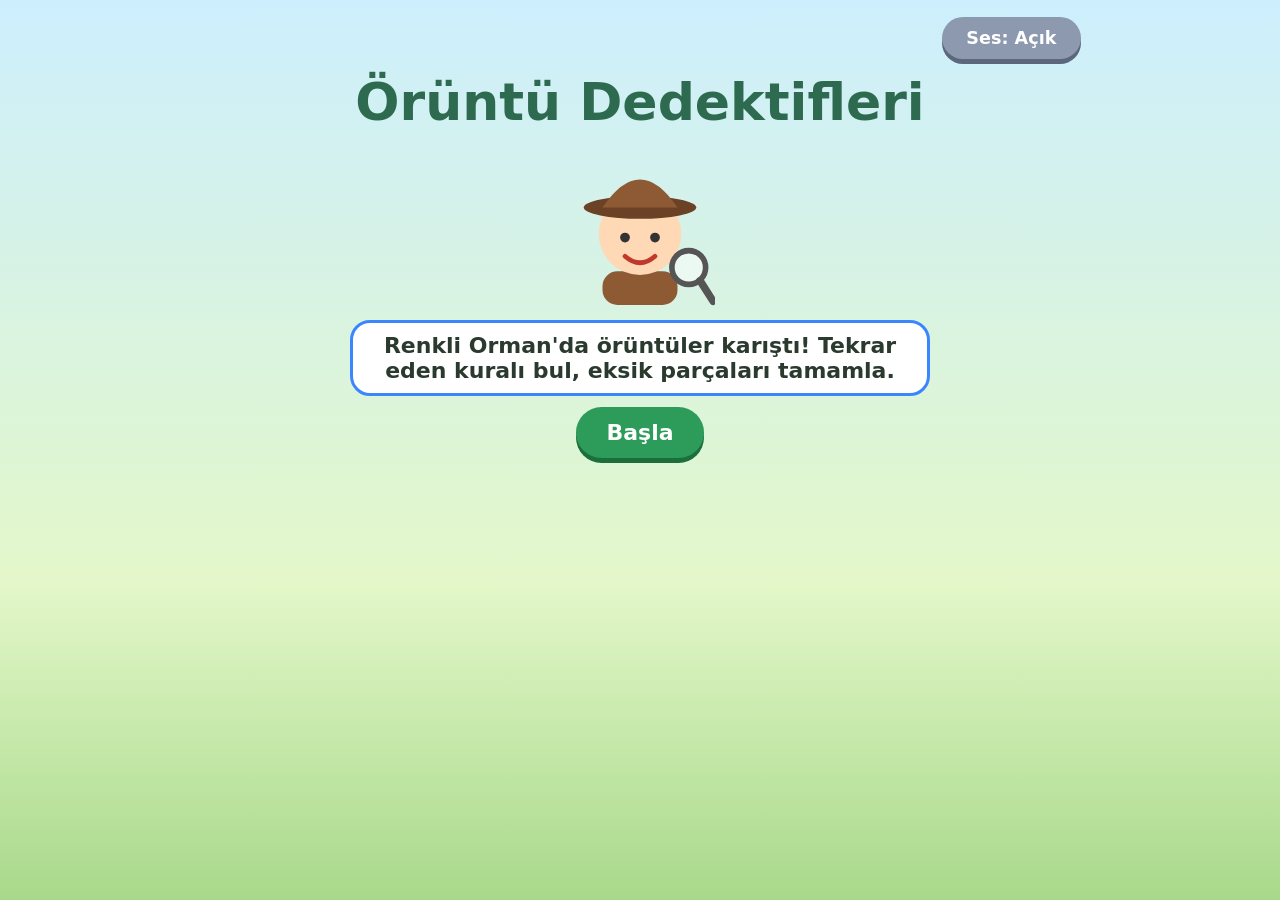
==== commit f687608f: "Add files via upload" ====
--- a/index.html
+++ b/index.html
@@ -1,170 +1,142 @@
 <!DOCTYPE html>
 <html lang="tr"><head><meta charset="utf-8">
 <meta name="viewport" content="width=device-width,initial-scale=1">
-<title>Minik Mimarlar – Parçaları Yerleştir!</title>
+<title>Örüntü Dedektifleri</title>
 <style>
 *{box-sizing:border-box}
-body{margin:0;min-height:100vh;font-family:"Trebuchet MS","Segoe UI",system-ui,sans-serif;color:#33415c;background:linear-gradient(160deg,#d7f0ff,#e8f8d8 55%,#fff1cf);font-size:clamp(16px,2.3vw,22px)}
-#app{max-width:900px;margin:0 auto;padding:12px 14px 40px;text-align:center}
-h1{font-size:clamp(28px,6vw,50px);margin:8px 0;color:#2a9d8f}h2{margin:6px 0;color:#2a9d8f}
+body{margin:0;min-height:100vh;font-family:"Trebuchet MS","Segoe UI",system-ui,sans-serif;color:#2b3a2f;background:linear-gradient(#cdeffd,#e3f7c9 65%,#a8d98a);font-size:clamp(16px,2.3vw,22px)}
+#app{max-width:920px;margin:0 auto;padding:12px 14px 40px;text-align:center}
+h1{font-size:clamp(28px,6vw,52px);margin:8px 0;color:#2d6a4f}h2{margin:6px 0;color:#2d6a4f}
 .btn{font:inherit;font-weight:700;border:0;border-radius:999px;padding:.6em 1.4em;margin:5px;background:#ff9f1c;color:#fff;box-shadow:0 5px 0 #c97800;cursor:pointer;min-height:50px}
-.btn:active{transform:translateY(3px);box-shadow:0 2px 0 #c97800}
-.btn.g{background:#2ec4b6;box-shadow:0 5px 0 #1a8d82}.btn.b{background:#6c7ae0;box-shadow:0 5px 0 #4553b8}.btn.s{background:#9aa5b8;box-shadow:0 5px 0 #6c778c;font-size:.8em;min-height:42px}.btn.on{outline:4px solid #2a9d8f}
-.btn:focus-visible,.pc:focus-visible{outline:4px solid #e76f51;outline-offset:2px}
+.btn:active{transform:translateY(3px);box-shadow:0 2px 0 #c97800}.btn:disabled{opacity:.45}
+.btn.g{background:#2d9c5a;box-shadow:0 5px 0 #1c6e3d}.btn.b{background:#3a86ff;box-shadow:0 5px 0 #1f5cc0}.btn.s{background:#8d99ae;box-shadow:0 5px 0 #5c677d;font-size:.8em;min-height:42px}
+.btn:focus-visible,.c:focus-visible,.o:focus-visible{outline:4px solid #3a86ff;outline-offset:2px}
 .top{display:flex;justify-content:space-between;align-items:center;flex-wrap:wrap}
 .prog{background:#fffa;border-radius:999px;padding:6px 16px;font-weight:700}
-.card{background:#fff;border:5px solid #95d5b2;border-radius:28px;width:min(86vw,380px);margin:8px auto;padding:6px}
-.card svg{width:100%;display:block}
-.hole *{fill:#fff9;stroke:#8d99ae;stroke-width:1.3;stroke-dasharray:3 2}
-.pop{animation:pop .8s ease 2;transform-box:fill-box;transform-origin:center}@keyframes pop{50%{transform:scale(1.15)}}
+.say{background:#fff;border:3px solid #3a86ff;border-radius:20px;padding:10px 14px;max-width:580px;margin:6px auto;font-weight:600}
+.row{display:flex;justify-content:center;flex-wrap:wrap;gap:8px;margin:14px 0;padding:10px;background:#fffbe8;border:5px solid #ffd166;border-radius:26px}
+.c,.slot{width:min(14vw,80px);height:min(14vw,80px);background:#fff;border:3px solid #cbd5e1;border-radius:18px;padding:3px;display:flex;align-items:center;justify-content:center;font:inherit}
+.c{cursor:default}button.c{cursor:pointer}.c.u{border-color:#2d9c5a;box-shadow:0 0 0 3px #b7e4c7}.c.bad{border-color:#e76f51;background:#ffe8e0}
+.slot{border:3px dashed #ff9f1c;background:#fff4d9;font-size:2em;font-weight:800;color:#ff9f1c}
+svg.tk{width:100%;height:100%;display:block}
+.opts{display:flex;justify-content:center;gap:14px;flex-wrap:wrap;margin:10px 0}
+.o{background:#fff;border:4px solid #8ecae6;border-radius:24px;padding:6px;width:min(26vw,120px);height:min(26vw,120px);cursor:grab;touch-action:none;user-select:none}
+.o.off{opacity:.35}.o svg{pointer-events:none}
+.drag{position:fixed;z-index:9;pointer-events:none;opacity:.9;transform:translate(-50%,-50%) scale(1.15)}
 .shake{animation:sk .4s}@keyframes sk{25%{transform:translateX(-8px)}75%{transform:translateX(8px)}}
-.say{background:#fff;border:3px solid #6c7ae0;border-radius:20px;padding:10px 14px;max-width:560px;margin:6px auto;font-weight:600}
-.pcs{display:flex;justify-content:center;gap:12px;flex-wrap:wrap;margin:10px 0;min-height:110px}
-.pc{background:#fff;border:4px solid #a8dadc;border-radius:22px;padding:6px;width:min(25vw,118px);min-width:84px;cursor:grab;touch-action:none;user-select:none}
-.pc svg{width:100%;height:84px;display:block;pointer-events:none}.pc.sel{border-color:#ff9f1c;background:#fff4d9}.pc.off{opacity:.35}.pc.bad{border-color:#e76f51;background:#ffe8e0}
-.drag{position:fixed;z-index:9;pointer-events:none;opacity:.9;transform:translate(-50%,-50%) scale(1.15)}
-.w{display:inline-block;background:#fff;border-radius:22px;padding:12px;width:190px;margin:6px;border:4px solid #b7e4c7;vertical-align:top}
+.pop{animation:pp .7s ease 2}@keyframes pp{50%{transform:scale(1.08)}}
+.clap{transform-box:view-box;transform-origin:50px 56px;animation:cl .5s infinite alternate}@keyframes cl{to{transform:scaleX(.82)}}
+.jump{animation:jp .7s infinite alternate}@keyframes jp{to{transform:translateY(-8px)}}
+.wave{transform-box:view-box;transform-origin:50px 44px;animation:wv .5s infinite alternate}@keyframes wv{to{transform:rotate(-14deg)}}
+.spin{transform-box:view-box;transform-origin:50px 50px;animation:sp 1s infinite alternate}@keyframes sp{to{transform:scaleX(-1)}}
+.w{display:inline-block;background:#fff;border-radius:22px;padding:12px;width:190px;margin:6px;border:4px solid #95d5b2;vertical-align:top}
 .bd{display:inline-block;background:#fff;border:3px solid #ffd166;border-radius:14px;padding:6px 10px;margin:3px;font-size:.8em}.bd.lk{opacity:.35;filter:grayscale(1)}
 table{margin:8px auto;border-collapse:collapse;background:#fff;border-radius:12px;text-align:left}td{padding:7px 14px;border-bottom:1px solid #ddd}.note{font-size:.8em;max-width:620px;margin:8px auto}
 </style></head><body><div id="app"></div>
 <script>
-/* ===== ÇİZİM YARDIMCILARI (100x100) ===== */
+/* ===== ÇİZİM YARDIMCILARI ===== */
 const E=(x,y,a,b,f)=>`<ellipse cx="${x}" cy="${y}" rx="${a}" ry="${b}" fill="${f}"/>`,C=(x,y,r,f)=>`<circle cx="${x}" cy="${y}" r="${r}" fill="${f}"/>`,
-R=(x,y,w,h,f)=>`<rect x="${x}" y="${y}" width="${w}" height="${h}" rx="2" fill="${f}"/>`,P=(p,f)=>`<polygon points="${p}" fill="${f}"/>`,
-L=(d,w,s)=>`<path d="${d}" stroke="${s}" stroke-width="${w}" stroke-linecap="round" fill="none"/>`,O=(x,y,r,w,s)=>`<circle cx="${x}" cy="${y}" r="${r}" fill="none" stroke="${s}" stroke-width="${w}"/>`;const K='#333';
-/* ===== PARÇALAR: b=sınır kutusu, sy=dönme simetrisi (360=yönü önemli, 180/90=eşdeğer yönler kabul), eq=aynı biçimli parça grubu ===== */
-const SX=i=>6+i*15,TK={a:x=>C(x+6,50,6,'#e63946'),b:x=>R(x,44,12,12,'#3a86ff'),c:x=>P(`${x},56 ${x+12},56 ${x+6},44`,'#ffc300'),d:x=>C(x+6,50,6,'#2d9c5a')};
-const PR={},OB={},pt=(id,b,s,o={})=>PR[id]={b,s,...o};
-pt('baca',[68,20,10,22],R(68,20,10,22,'#b56576'),{sy:180});
-pt('cati',[14,15,72,32],P('14,47 50,15 86,47','#e76f51'));
-pt('kapi',[43,64,16,26],R(43,64,16,26,'#8d5a34')+C(55,77,1.6,'#ffd166'));
-pt('pencere',[26,54,14,14],R(26,54,14,14,'#8ecae6')+L('M33 54V68M26 61H40',1.4,'#fff'),{sy:90,eq:'pn'});
-pt('pencereR',[60,54,14,14],R(60,54,14,14,'#8ecae6')+L('M67 54V68M60 61H74',1.4,'#fff'),{sy:90,eq:'pn'});
-pt('cit',[82,74,12,16],R(82,74,4,16,'#c9a227')+R(89,74,4,16,'#c9a227'),{sy:180});
-pt('merdiven',[8,78,14,12],R(8,86,14,4,'#a98467')+R(12,82,10,4,'#a98467')+R(16,78,6,4,'#a98467'));
-pt('govde',[35,38,30,34],R(35,38,30,34,'#a8dadc')+C(50,55,5,'#e63946'),{sy:180});
-pt('bas',[34,16,32,24],R(36,18,28,20,'#ffd166')+C(44,28,3,K)+C(56,28,3,K),{sy:180});
-pt('anten',[44,1,12,20],L('M50 20V8',2.4,K)+C(50,7,4,'#e63946'));
-pt('kol',[12,40,24,12],R(14,42,20,8,'#457b9d'),{sy:180});
-pt('el',[4,38,16,16],C(12,46,6,'#e63946'),{sy:90});
-pt('bacak',[38,70,12,22],R(40,72,8,18,'#457b9d'),{sy:180});
-pt('ayak',[34,86,20,8],R(36,88,16,6,'#e63946'),{sy:180});
-pt('tekB',[9,54,32,32],O(25,70,14,4,K)+C(25,70,2,K),{sy:90});
-pt('tekA',[20,62,20,20],C(30,72,10,K)+C(30,72,4,'#ddd'),{sy:90,eq:'tw'});
-pt('tekA2',[62,62,20,20],C(72,72,10,K)+C(72,72,4,'#ddd'),{sy:90,eq:'tw'});
-pt('kanatU',[45,20,30,28],P('45,48 60,48 74,20 62,20','#e63946'));
-pt('vagon',[50,48,40,36],R(50,48,38,26,'#4895ef')+R(55,53,8,8,'#fff')+R(68,53,8,8,'#fff')+C(58,78,5,K)+C(78,78,5,K));
-pt('yelken',[52,18,32,40],P('52,18 52,56 84,56','#ff9f1c'));
-pt('tekT',[12,48,40,40],C(32,68,19,K)+C(32,68,8,'#bbb'),{sy:90});
-pt('g1',[25,48,50,38],R(25,48,50,38,'#ffd6a5'),{sy:180});
-pt('g2',[20,18,60,30],P('20,48 50,18 80,48','#e76f51'));
-pt('g3',[44,64,14,22],R(44,64,14,22,'#8d5a34'),{sy:180});
-pt('a1',[44,56,12,32],R(44,56,12,32,'#8d5a34'),{sy:180});
-pt('a2',[26,14,48,48],C(50,38,24,'#52b788'),{sy:90});
-pt('r1',[34,46,32,34],R(34,46,32,34,'#a8dadc'),{sy:180});
-pt('r2',[36,16,28,28],C(50,30,14,'#ffd166'),{sy:90});
-pt('r3',[14,50,20,8],R(14,50,20,8,'#457b9d'),{sy:180});
-['a','b','c','d'].forEach(c=>pt('p'+c,[81,44,12,12],TK[c](81),c==='c'?{}:{sy:90}));
-const G0=R(5,86,90,6,'#95d5b2');
-OB.ev={base:R(20,45,60,45,'#ffe0a3'),parts:['baca','cati','kapi','pencere','pencereR','cit','merdiven']};
-OB.robot={base:R(66,42,20,8,'#457b9d')+C(88,46,6,'#e63946')+R(52,72,8,18,'#457b9d')+R(50,88,16,6,'#e63946'),parts:['govde','bas','anten','kol','el','bacak','ayak']};
-OB.bisiklet={base:L('M25 70L45 50L65 70M45 50L70 45M70 45L75 70',3,'#e63946')+O(75,70,14,4,K),parts:['tekB']};
-OB.araba={base:R(10,50,80,20,'#ffb703')+P('28,50 38,32 66,32 76,50','#ffb703')+R(40,36,22,12,'#cdeefd'),parts:['tekA','tekA2']};
-OB.ucak={base:E(50,50,40,9,'#ced4da')+P('12,48 4,30 22,46','#e63946')+P('45,52 60,52 74,80 62,80','#e63946'),parts:['kanatU']};
-OB.tren={base:R(8,45,34,29,'#e76f51')+R(12,36,14,10,'#e76f51')+C(18,78,5,K)+C(34,78,5,K),parts:['vagon']};
-OB.gemi={base:P('15,60 85,60 75,80 25,80','#6c4a2b')+L('M50 60V15',3,K),parts:['yelken']};
-OB.traktor={base:R(30,40,40,25,'#2d9c5a')+R(52,26,18,16,'#2d9c5a')+C(72,76,9,K),parts:['tekT']};
-OB.sev={base:G0,parts:['g1','g2','g3']};OB.tree={base:G0,parts:['a1','a2']};OB.gr={base:G0,parts:['r1','r2','r3']};
+R=(x,y,w,h,f)=>`<rect x="${x}" y="${y}" width="${w}" height="${h}" rx="3" fill="${f}"/>`,P=(p,f)=>`<polygon points="${p}" fill="${f}"/>`,
+L=(d,w,s)=>`<path d="${d}" stroke="${s}" stroke-width="${w}" stroke-linecap="round" fill="none"/>`,K='#333';
+const col=(n,c)=>[n,C(50,50,34,c)+C(38,38,8,'#fff6')];
+const fig=(arms,legs)=>C(50,24,11,'#ffd8b5')+L('M50 36V66',6,'#6c7ae0')+L(legs,5,'#33415c')+L(arms,5,'#6c7ae0');
+const LG='M50 66L42 88M50 66L58 88';
+/* ===== PARÇA SEMBOLLERİ: dünya numarası + harf = anahtar (örn. '1r') ===== */
+const TOK={
+1:{r:col('kırmızı','#e63946'),b:col('mavi','#3a86ff'),y:col('sarı','#ffc300'),g:col('yeşil','#2d9c5a'),o:col('turuncu','#fb8500'),p:col('mor','#9b5de5')},
+2:{c:['daire',C(50,50,32,'#3a86ff')],t:['üçgen',P('50,16 86,82 14,82','#ffc300')],k:['kare',R(18,18,64,64,'#e63946')],B:['büyük daire',C(50,50,40,'#2ec4b6')],s:['küçük daire',C(50,50,16,'#2ec4b6')],d:['dikdörtgen',R(8,30,84,40,'#9b5de5')],z:['yıldız',P('50,10 61,38 92,38 67,57 77,88 50,69 23,88 33,57 8,38 39,38','#fb8500')]},
+3:{k:['kedi',C(50,58,26,'#f4a261')+P('26,42 30,14 46,34','#f4a261')+P('54,34 70,14 74,42','#f4a261')+C(41,56,3,K)+C(59,56,3,K)+L('M44 66Q50 72 56 66',2,K)],
+v:['tavşan',E(50,68,22,20,'#c9b8a8')+E(40,28,6,20,'#c9b8a8')+E(60,28,6,20,'#c9b8a8')+C(43,66,3,K)+C(57,66,3,K)],
+u:['kuş',E(46,56,28,20,'#4cc9f0')+C(72,40,12,'#4cc9f0')+P('82,38 96,44 82,48','#ffb703')+E(40,56,14,9,'#2a9df4')+C(75,38,2.5,K)],
+f:['balık',E(44,50,30,20,'#48cae4')+P('70,50 94,30 94,70','#48cae4')+P('38,32 48,16 56,32','#0096c7')+C(28,45,3,K)],
+l:['kaplumbağa',`<path d="M16 64A34 34 0 0 1 84 64Z" fill="#6a994e"/>`+C(88,60,8,'#a7c957')+R(26,64,10,14,'#a7c957')+R(60,64,10,14,'#a7c957')]},
+4:{a:['alkış',`<g class="clap">${fig('M50 44L44 56M50 44L56 56',LG)+C(50,58,5,'#ffd8b5')}</g>`],z:['zıpla',`<g class="jump">${fig('M50 44L32 26M50 44L68 26','M50 66L38 82M50 66L62 82')}</g>`],
+d:['dön',`<g class="spin">${fig('M50 44L28 50M50 44L72 50',LG)}</g>`+L('M14 40A40 40 0 0 1 60 12',3,'#fb8500')+P('60,4 72,14 56,20','#fb8500')],e:['el salla',`<g class="wave">${fig('M50 44L68 24M50 44L36 58',LG)}</g>`]}};
+const tk=k=>`<svg viewBox="0 0 100 100" class="tk" role="img" aria-label="${TOK[k[0]][k[1]][0]}">${TOK[k[0]][k[1]][1]}</svg>`,nm=k=>TOK[k[0]][k[1]][0];
 /* ===== GÖREVLER =====
- o=nesne, m=eksik parçalar (her biri bir hedef alan), r=orta seviyede başlangıç dönüklüğü, d=uygun olmayan seçenekler, ty:'odd' (f=uygun olmayan parça), seq=örüntü */
-const mk=(w,a)=>a.map((x,j)=>({id:w+'.'+(j+1),w,...x}));
-const pat=(seq,d)=>({ty:'pat',seq,m:['p'+seq.slice(-1)],d:d.map(c=>'p'+c)});
-const T=[
-mk(1,[{o:'ev',m:['cati']},{o:'ev',m:['kapi']},{o:'ev',m:['pencere']},{o:'ev',m:['baca','cati']},{o:'ev',m:['cit','kapi']},{o:'ev',m:['merdiven','kapi','pencere'],r:{merdiven:180}}]),
-mk(2,[{o:'robot',m:['kol'],r:{kol:90}},{o:'robot',m:['bacak']},{o:'robot',m:['bas']},{o:'robot',m:['anten'],r:{anten:180}},{o:'robot',m:['el']},{o:'robot',m:['govde','bacak','ayak']}]),
-mk(3,[{o:'bisiklet',m:['tekB']},{o:'araba',m:['tekA','tekA2']},{o:'ucak',m:['kanatU'],r:{kanatU:90}},{o:'tren',m:['vagon']},{o:'gemi',m:['yelken'],r:{yelken:270}},{o:'traktor',m:['tekT']}]),
-mk(4,[{o:'sev',m:['g1','g2','g3'],d:['a2','r2','tekB']},{o:'tree',m:['a1','a2'],d:['g2','r3','g1']},{o:'gr',m:['r1','r2','r3'],d:['g2','a2','g3']},{o:'ev',m:['pencereR'],sim:1},pat('ababab',['a','c','d']),{ty:'odd',o:'ev',f:'tekB'}])];
-const WD=[['Evimizi İnşa Edelim','#ffb703'],['Robot Atölyesi','#e76f51'],['Taşıt Tasarımcıları','#4895ef'],['Şekil Mimarları','#9b5de5']];
-const LV=['Kolay','Orta','Zor'];
-const H=['Boşluğun şekline dikkat et.','Bu parçanın yönü doğru mu?','Parçayı çevirmeyi deneyebilirsin.','Bu parça bütünün hangi bölümüne ait olabilir?'];
-const GOOD=['Harika mimar!','Bütün tamamlandı!','Çözümünü kontrol ettin, tebrikler!'],MIS=['Bir kez daha deneyelim.','Boşluğa yeniden dikkatlice bakalım.'];
-const wd=(s,w)=>T[w-1].every(t=>s.dn[t.id]);
-const BADGES=[['Minik Mimar','3 görev',s=>s.t>=3],['Yön Uzmanı','3 yön görevi',s=>s.rk>=3],['Parça Ustası','20 doğru parça',s=>s.pp>=20],['Düzenleme Dedektifi','3 kez yeniden düzenleme',s=>s.r>=3],['Büyük Tasarımcı','Tüm dünyalar bitti',s=>[1,2,3,4].every(w=>wd(s,w))]];
-const MUCIT=`<svg viewBox="0 0 80 90" aria-hidden="true"><rect x="20" y="70" width="40" height="18" rx="8" fill="#2a9d8f"/><circle cx="40" cy="50" r="22" fill="#ffd8b5"/><path d="M14 40L40 8 66 40Z" fill="#ffd166"/><rect x="14" y="38" width="52" height="6" rx="3" fill="#e9a800"/><circle cx="32" cy="52" r="2.6" fill="#333"/><circle cx="48" cy="52" r="2.6" fill="#333"/><path d="M32 62Q40 69 48 62" stroke="#c0392b" stroke-width="2.5" fill="none" stroke-linecap="round"/><rect x="58" y="62" width="16" height="22" rx="2" fill="#fff" stroke="#6c7ae0" stroke-width="2"/><path d="M62 70H70M62 76H70" stroke="#6c7ae0" stroke-width="2"/></svg>`;
+ w=dünya, u=tekrar eden birim, n=gösterilen parça sayısı. Sıradaki parça = u[n % u.length]
+ e=[hatalı yer, hatalı harf] varsa hata bulma görevi (dizi n parça, hatalı parça yer değiştirmiş) */
+const DEF=[
+[['rb',4],['yg',4],['ryb',5],['rrb',5],['gyy',5],['rbgy',6],['rb',6,[3,'y']],['gyo',6,[4,'p']]],
+[['ct',4],['kct',5],['Bs',4],['ttk',5],['dkt',5],['zzc',5],['ct',6,[2,'k']],['Bs',6,[5,'B']]],
+[['kv',4],['ufl',5],['vvk',5],['fu',4],['lkk',5],['fvu',5],['kv',6,[4,'u']],['ufl',7,[5,'k']]],
+[['az',4],['ead',5],['aaz',5],['zzd',5],['dez',5],['eazd',6],['az',6,[3,'d']],['ead',7,[4,'z']]]];
+const TS=DEF.map((ws,wi)=>ws.map(([u,n,er],j)=>{const w=wi+1,U=[...u].map(c=>w+c),Ln=U.length,seq=Array.from({length:n},(_,i)=>U[i%Ln]);let ans=U[n%Ln],e;
+if(er){e=er[0];ans=U[e%Ln];seq[e]=w+er[1]}
+const al=Object.keys(TOK[w]).map(c=>w+c).filter(k=>k!==ans),pref=[...new Set(U)].filter(k=>k!==ans&&k!==(er?seq[e]:''));
+const d=er?[seq[e],...al.filter(k=>k!==seq[e])].slice(0,2):[...pref,...al.filter(k=>!pref.includes(k))].slice(0,2);
+return{id:`${w}.${j+1}`,w,U,L:Ln,seq,ans,e,d}}));
+const WD=['Renk Dedektifleri','Şekil Dedektifleri','Hayvan Dedektifleri','Hareket Dedektifleri'];
+const HINTS=['Hangi parçalar tekrar ediyor?','İlk iki parçaya dikkatlice bak.','Dizide hangi bölüm yeniden başlıyor?'];
+const GOOD=['Harika! Kuralı buldun!','Tekrar eden parçaları fark ettin.','Örüntünü başarıyla tamamladın!'],MIS=['Bir kez daha inceleyelim.','Hangi parçalar tekrar ediyor?','Kuralı yeniden düşünmeyi deneyebilirsin.'];
+const BADGES=[['Örüntü Çırağı','5 görev',s=>s.t>=5],['Hata Avcısı','3 hata düzeltti',s=>s.er>=3],['Kural Mucidi','Kendi örüntüsünü açıkladı',s=>s.ex>=1],['Büyük Dedektif','Tüm bölümler bitti',s=>[1,2,3,4].every(w=>wd(s,w))]];
+const wd=(s,w)=>TS[w-1].every(t=>s.dn[t.id]);
+const DET=`<svg viewBox="0 0 80 90" aria-hidden="true"><rect x="20" y="70" width="40" height="18" rx="8" fill="#8d5a34"/><circle cx="40" cy="50" r="22" fill="#ffd8b5"/><ellipse cx="40" cy="36" rx="30" ry="6" fill="#6b4226"/><path d="M20 36Q40 6 60 36Z" fill="#8d5a34"/><circle cx="32" cy="52" r="2.6" fill="#333"/><circle cx="48" cy="52" r="2.6" fill="#333"/><path d="M32 62Q40 69 48 62" stroke="#c0392b" stroke-width="2.5" fill="none" stroke-linecap="round"/><circle cx="66" cy="68" r="9" fill="#fff8" stroke="#555" stroke-width="3"/><path d="M72 75L79 86" stroke="#555" stroke-width="4" stroke-linecap="round"/></svg>`;
 /* ===== DURUM / SES ===== */
-const KEY='minikMimarlar_v1',fresh=()=>({t:0,f:0,h:0,r:0,pp:0,rk:0,rn:0,dn:{},lv:2,snd:true});
+const KEY='oruntuDedektifleri_v1',fresh=()=>({t:0,f:0,h:0,r:0,er:0,ef:0,cr:0,ex:0,ct:0,dn:{},snd:true});
 let S;try{S=Object.assign(fresh(),JSON.parse(localStorage.getItem(KEY)||'{}'))}catch(e){S=fresh()}
 const save=()=>{try{localStorage.setItem(KEY,JSON.stringify(S))}catch(e){}};
-let G=null,cur='',dr=null;const $=s=>document.querySelector(s),pk=a=>a[Math.random()*a.length|0],sh=a=>{a=[...a];for(let i=a.length;i>1;){const j=Math.random()*i--|0;[a[i],a[j]]=[a[j],a[i]]}return a};
+let G=null,CR={seq:[],cat:1,rules:null,done:false},cur='',dr=null;const $=s=>document.querySelector(s),pk=a=>a[Math.random()*a.length|0],sh=a=>{a=[...a];for(let i=a.length;i>1;){const j=Math.random()*i--|0;[a[i],a[j]]=[a[j],a[i]]}return a};
 let ac;function tone(f,t=0){if(!S.snd)return;try{ac=ac||new(window.AudioContext||window.webkitAudioContext)();const o=ac.createOscillator(),g=ac.createGain();o.frequency.value=f;g.gain.value=.07;o.connect(g);g.connect(ac.destination);o.start(ac.currentTime+t);o.stop(ac.currentTime+t+.15)}catch(e){}}
 function speak(t){if(!S.snd||!window.speechSynthesis)return;try{speechSynthesis.cancel();const u=new SpeechSynthesisUtterance(t);u.lang='tr-TR';u.rate=.9;speechSynthesis.speak(u)}catch(e){}}
 function snd(){S.snd=!S.snd;save();if(!S.snd)try{speechSynthesis.cancel()}catch(e){}view()}
 const sb=()=>`<button class="btn s" onclick="snd()">Ses: ${S.snd?'Açık':'Kapalı'}</button>`;
-/* ===== GÖRSEL ÜRETİM ===== */
-const bc=b=>[b[0]+b[2]/2,b[1]+b[3]/2],SY=i=>PR[i].sy||360,EQ=i=>PR[i].eq||i,ID=o=>o.split('@')[0];
-/* parçayı hedef kutuya çizer; k=true: kendi boyutunda (doğru parça), k=false: kutuya sığdırılır; dönme G.rt'den uygulanır */
-function dw(o,hb,k){const i=ID(o),p=PR[i],r=G.rt[o]||0,[x,y]=bc(p.b),[hx,hy]=bc(hb),q=r%180,w=q?p.b[3]:p.b[2],h=q?p.b[2]:p.b[3];
-let s=k?1:Math.min(hb[2]/w,hb[3]/h);if(o.includes('@sm'))s*=.6;return`<g transform="translate(${hx} ${hy}) scale(${s}) rotate(${r}) translate(${-x} ${-y})">${p.s}</g>`}
-const holes=t=>t.m.map(m=>PR[m].b);
-function card(t,o){const f=o.includes('@f'),hb=f?holes(t)[0]:PR[ID(o)].b,[x,y]=bc(hb),m=Math.max(PR[ID(o)].b[2],PR[ID(o)].b[3],f?Math.max(hb[2],hb[3]):0)/2+4;
-return`<svg viewBox="${x-m} ${y-m} ${2*m} ${2*m}">${dw(o,hb,!f)}</svg>`}
-function scene(t){let s,hz='';const hs=holes(t);
-if(t.seq)s=R(4,36,92,28,'#fff7e0')+[...t.seq.slice(0,5)].map((c,i)=>TK[c](SX(i))).join('');
-else{const ob=OB[t.o];s=ob.base+ob.parts.filter(p=>t.ty==='odd'||!t.m.includes(p)).map(p=>PR[p].s).join('')}
-if(G.ok)s+=t.m.map(m=>`<g class="pop">${PR[m].s}</g>`).join('');
-else hs.forEach((b,j)=>{const o=G.pl[j];
-if(o)s+=dw(o,b,o===t.m[j]);else s+=t.seq?`<rect class="hole" x="${b[0]-1}" y="43" width="14" height="14" rx="3"/>`:`<g class="hole">${PR[t.m[j]].s}</g>`;
-if(G.ob.includes(j))s+=`<rect x="${b[0]-3}" y="${b[1]-3}" width="${b[2]+6}" height="${b[3]+6}" fill="none" stroke="#ff9f1c" stroke-width="2" stroke-dasharray="4 3"/>`;
-hz+=`<rect class="hz" data-j="${j}" x="${b[0]-5}" y="${b[1]-5}" width="${b[2]+10}" height="${b[3]+10}" fill="transparent" onclick="hzClick(${j})"/>`});
-return`<svg viewBox="0 0 100 100" role="img" aria-label="Tamamlanmamış yapı">${s}${hz}</svg>`}
-function opts(t){const nd=S.lv;
-if(t.ty==='odd')return sh([t.f,...sh(OB[t.o].parts).slice(0,nd)]);
-const own=OB[t.o].parts,pool=sh(Object.keys(PR).filter(k=>!own.includes(k)&&!/^[agrp][0-9a-d]$|^p/.test(k)&&!(t.d||[]).includes(k)));
-const d=[...(t.d||[])];while(d.length<nd)d.push(pool.pop()+'@f');return sh([...t.m,...d.slice(0,nd)])}
-const task=t=>t.seq?'Örüntüyü tamamla! Sence hangi şekil uygun?':t.ty==='odd'?'Hangi parça bu yapıya uygun değil?':t.m.length>1?'Sence bu boşluklara hangi parçalar uygun? Hepsini yerleştir.':'Sence bu boşluğa hangi parça uygun?';
+const go=h=>{$('#app').innerHTML=h;scrollTo(0,0)},bd=()=>BADGES.map(b=>`<span class="bd ${b[2](S)?'':'lk'}"><b>★ ${b[0]}</b><br>${b[1]}</span>`).join('');
+/* kural denetimi: dizi, L uzunluklu birimin tekrarı mı? (yalnızca ezberlenmiş cevaba değil, mantıksal tutarlılığa bakar) */
+const consistent=(a,L)=>a.every((x,i)=>x===a[i%L]),ruleTxt=U=>U.map(nm).join(' – ')+' tekrar ediyor.';
 /* ===== EKRANLAR ===== */
-const go=h=>{$('#app').innerHTML=h;scrollTo(0,0)},bd=()=>BADGES.map(b=>`<span class="bd ${b[2](S)?'':'lk'}"><b>★ ${b[0]}</b><br>${b[1]}</span>`).join('');
-function view(){({welcome,menu,game,teacher}[cur]||welcome)()}
-function welcome(){cur='welcome';go(`<div class="top"><span></span>${sb()}</div><h1>Minik Mimarlar</h1><h2>Parçaları Yerleştir!</h2><div style="width:150px;margin:auto">${MUCIT}</div><p class="say">Her parçanın bir yeri ve yönü vardır. Dikkatlice incele, tahmin et, yerleştir ve kontrol et!</p><button class="btn g" onclick="menu();speak('Haydi minik mimar, yapıları tamamlayalım!')">Başla</button>`)}
-function menu(){cur='menu';go(`<div class="top"><span></span>${sb()}</div><h1>Dünyalar</h1>${WD.map((w,i)=>{const n=T[i].filter(t=>S.dn[t.id]).length;return`<div class="w" style="border-color:${w[1]}"><b>Dünya ${i+1}</b><br>${w[0]}<br><span class="prog">${n} / 6${n===6?' ✓':''}</span><br><button class="btn g" onclick="start(${i+1})">Oyna</button></div>`}).join('')}
-<p><b>Seviye:</b> ${LV.map((l,i)=>`<button class="btn s ${S.lv===i+1?'on':''}" onclick="S.lv=${i+1};save();menu()">${l}</button>`).join('')}<br><small>Kolay: döndürme yok · Orta: bazı parçalar dönük · Zor: çok seçenek, parçalar rastgele dönük</small></p><h2>Rozetlerim</h2>${bd()}<p><button class="btn b" onclick="teacher()">Öğretmen Paneli</button><button class="btn s" onclick="resetAll()">Baştan Başla</button></p>`)}
+function view(){({welcome,menu,game,teacher,creator}[cur]||welcome)()}
+function welcome(){cur='welcome';go(`<div class="top"><span></span>${sb()}</div><h1>Örüntü Dedektifleri</h1><div style="width:150px;margin:auto">${DET}</div><p class="say">Renkli Orman'da örüntüler karıştı! Tekrar eden kuralı bul, eksik parçaları tamamla.</p><button class="btn g" onclick="menu();speak('Haydi dedektif, örüntüleri inceleyelim!')">Başla</button>`)}
+function menu(){cur='menu';go(`<div class="top"><span></span>${sb()}</div><h1>Bölümler</h1>${WD.map((n,i)=>{const k=TS[i].filter(t=>S.dn[t.id]).length;return`<div class="w"><b>Bölüm ${i+1}</b><br>${n}<br><span class="prog">${k} / ${TS[i].length}${k===TS[i].length?' ✓':''}</span><br><button class="btn g" onclick="start(${i+1})">Oyna</button></div>`}).join('')}<div class="w"><b>Bölüm 5</b><br>Kendi Örüntünü Oluştur<br><span class="prog">${S.cr} örüntü</span><br><button class="btn g" onclick="newCreator()">Oluştur</button></div><h2>Rozetlerim</h2>${bd()}<p><button class="btn b" onclick="teacher()">Öğretmen Paneli</button><button class="btn s" onclick="resetAll()">Baştan Başla</button></p>`)}
 function start(w){G={w,i:0,hints:0,n:0};tq()}
-function tq(){const t=T[G.w-1][G.i],o=opts(t),rt={};
-o.forEach(x=>{rt[x]=S.lv===1||t.ty==='odd'||t.seq||x.includes('@')?0:S.lv===2?((t.r&&t.r[x])||0):[0,90,180,270][Math.random()*4|0]});
-const need=!t.ty&&t.m.some(m=>(rt[m]||0)%SY(m)!==0);if(need){S.rn++;save()}
-Object.assign(G,{t,o,rt,need,pl:{},sel:null,stage:0,wr:0,used:false,ok:false,shake:false,bad:[],ob:[],off:[],msg:task(t)});game();speak(task(t))}
-function game(){cur='game';const t=G.t,odd=t.ty==='odd',pl=Object.values(G.pl),tray=G.o.filter(o=>!pl.includes(o));
-const pcs=tray.map(o=>`<div class="pc ${G.sel===o?'sel':''} ${G.bad.includes(o)?'bad':''} ${G.off.includes(o)?'off':''}" tabindex="0" role="button" aria-label="Parça" onpointerdown="pd(event,'${o}')" onpointermove="pm(event)" onpointerup="pu(event)" onpointercancel="pc2()" onkeydown="if(event.key==='Enter'||event.key===' '){event.preventDefault();G.sel='${o}';game()}">${card(t,o)}</div>`).join('');
-go(`<div class="top"><button class="btn s" onclick="if(confirm('Ana menüye dönmek istiyor musun? İlerlemen kaydedildi.'))menu()">Ana Menü</button><span class="prog">Dünya ${G.w} · ${G.i+1} / 6</span>${sb()}</div>
-<div style="display:flex;align-items:center;justify-content:center;gap:8px;flex-wrap:wrap"><div style="width:80px">${MUCIT}</div><div class="say" aria-live="polite">${G.msg}</div></div>
-<div class="card ${G.shake?'shake':''}">${scene(t)}</div>
-${G.ok?`<button class="btn g" onclick="nextT()">${G.i>=5?'Dünyayı bitir':'Sonraki görev'}</button>`:`<div class="pcs">${pcs}</div><div>${odd?'':`<button class="btn b" onclick="rot(-90)">⟲ Sola döndür</button><button class="btn b" onclick="rot(90)">Sağa döndür ⟳</button>`}</div><div><button class="btn g" onclick="check()">Kontrol Et</button><button class="btn" onclick="hint()">İpucu</button><button class="btn s" onclick="speak(G.msg)">Dinle</button>${G.sel&&!odd?`<button class="btn s" onclick="hzClick(-1)">Parçayı yerleştir</button>`:''}</div>`}`);
+function tq(){const t=TS[G.w-1][G.i];Object.assign(G,{t,o:sh([t.ans,...t.d]),stage:0,wr:0,used:false,ok:false,found:false,shake:false,off:[],msg:t.e!==undefined?'Bu dizide bir parça yanlış yerleşmiş. Hatalı parçaya dokun!':'Örüntüyü incele. Sıradaki parça hangisi?'});game();speak(G.msg)}
+function game(){cur='game';const t=G.t,err=t.e!==undefined;let cells='';
+t.seq.forEach((k,i)=>{const u=G.stage>=3&&i<t.L?' u':'';
+if(err&&i===t.e&&G.found)cells+=G.ok?`<div class="c pop">${tk(t.ans)}</div>`:`<div class="slot hz">?</div>`;
+else if(err&&!G.ok)cells+=`<button class="c${u}" onclick="tapWrong(${i})" aria-label="${nm(k)}">${tk(k)}</button>`;else cells+=`<div class="c${u}">${tk(k)}</div>`});
+if(!err)cells+=G.ok?`<div class="c pop">${tk(t.ans)}</div>`:`<div class="slot hz">?</div>`;
+const showO=!G.ok&&(!err||G.found);
+go(`<div class="top"><button class="btn s" onclick="if(confirm('Ana menüye dönmek istiyor musun? İlerlemen kaydedildi.'))menu()">Ana Menü</button><span class="prog">Bölüm ${G.w} · ${G.i+1} / ${TS[G.w-1].length}</span>${sb()}</div>
+<div style="display:flex;align-items:center;justify-content:center;gap:8px;flex-wrap:wrap"><div style="width:80px">${DET}</div><div class="say" aria-live="polite">${G.msg}</div></div>
+<div class="row ${G.shake?'shake':''}">${cells}</div>
+${showO?`<div class="opts">${G.o.map(o=>`<div class="o ${G.off.includes(o)?'off':''}" tabindex="0" role="button" aria-label="${nm(o)}" onpointerdown="pd(event,'${o}')" onpointermove="pm(event)" onpointerup="pu(event)" onpointercancel="pc2()" onkeydown="if(event.key==='Enter'||event.key===' '){event.preventDefault();answer('${o}')}">${tk(o)}</div>`).join('')}</div>`:''}
+${G.ok?`<button class="btn g" onclick="nextT()">${G.i+1>=TS[G.w-1].length?'Bölümü bitir':'Sonraki görev'}</button>`:`<button class="btn b" onclick="hint()">İpucu</button><button class="btn s" onclick="speak(G.msg)">Dinle</button>`}`);
 if(G.shake)setTimeout(()=>{G.shake=false},500)}
 function say(m){G.msg=m;speak(m)}
-const hs_=()=>G.t.seq?['Önce şekillerin sırasına bak.','Hangi şekiller tekrar ediyor?','Sıranın başından başla ve say.','Sıradaki şekil hangisi olabilir?']:G.t.ty==='odd'?['Parçaların hepsi bu yapıya ait mi?','Şekillere dikkatle bak.','Hangisi başka bir yerde kullanılır?',H[3]]:H;
-function hint(){if(G.ok)return;G.used=true;G.hints++;G.stage=Math.min(G.stage+1,4);say(hs_()[G.stage-1]);game()}
-function rot(d){if(!G.sel){say('Önce çevirmek istediğin parçaya dokun.');return game()}G.rt[G.sel]=((G.rt[G.sel]||0)+d+360)%360;tone(500);game()}
-/* ===== SÜRÜKLE-BIRAK + DOKUN-SEÇ ===== */
+function hint(){if(G.ok)return;G.used=true;G.hints++;G.stage=Math.min(G.stage+1,3);say(HINTS[G.stage-1]);game()}
+function tapWrong(i){const t=G.t;if(G.ok||G.found)return;
+if(i>=t.L&&t.seq[i]!==t.seq[i%t.L]){G.found=true;if(!G.wr&&!G.used)S.ef++;tone(500);say('Hatalı parçayı buldun! Şimdi yerine hangi parça uygun?');game()}
+else{G.wr++;G.stage=Math.min(G.stage+1,3);G.shake=true;tone(330);say(pk(MIS)+' '+HINTS[G.stage-1]);game()}}
+/* ===== SEÇ / SÜRÜKLE ===== */
 function pd(e,o){e.preventDefault();dr={o,x:e.clientX,y:e.clientY,mv:false,cl:null,el:e.currentTarget};try{dr.el.setPointerCapture(e.pointerId)}catch(x){}}
-function pm(e){if(!dr)return;if(!dr.mv&&Math.hypot(e.clientX-dr.x,e.clientY-dr.y)>8){dr.mv=true;dr.cl=dr.el.cloneNode(true);dr.cl.className='pc drag';dr.cl.style.width=dr.el.offsetWidth+'px';document.body.appendChild(dr.cl)}if(dr.cl){dr.cl.style.left=e.clientX+'px';dr.cl.style.top=e.clientY+'px'}}
+function pm(e){if(!dr)return;if(!dr.mv&&Math.hypot(e.clientX-dr.x,e.clientY-dr.y)>8){dr.mv=true;dr.cl=dr.el.cloneNode(true);dr.cl.className='o drag';dr.cl.style.width=dr.el.offsetWidth+'px';document.body.appendChild(dr.cl)}if(dr.cl){dr.cl.style.left=e.clientX+'px';dr.cl.style.top=e.clientY+'px'}}
 function pc2(){if(dr&&dr.cl)dr.cl.remove();dr=null}
-function pu(e){if(!dr)return;const d=dr;pc2();if(!d.mv){G.sel=G.sel===d.o?null:d.o;game();return}
-const z=document.elementsFromPoint(e.clientX,e.clientY).find(x=>x.classList&&x.classList.contains('hz'));if(z&&G.t.ty!=='odd'){G.sel=d.o;hzClick(+z.dataset.j)}else{G.sel=null;say('Parçayı boşluğa bırakabilirsin.');game()}}
-function hzClick(j){const t=G.t;if(t.ty==='odd')return;
-if(!G.sel){if(j>=0&&G.pl[j]){G.sel=G.pl[j];delete G.pl[j];say('Parçayı çevirebilir veya başka bir yere koyabilirsin.')}else say('Önce bir parçaya dokun, sonra boşluğa dokun.');return game()}
-if(j<0){j=holes(t).findIndex((b,k)=>!G.pl[k]);if(j<0)j=0}
-if(G.pl[j]){}G.pl[j]=G.sel;G.sel=null;G.ob=G.ob.filter(x=>x!==j);tone(440);G.msg='Parça yerleşti. Hazırsan Kontrol Et!';game()}
-/* ===== KONTROL ===== */
-function check(){if(G.ok)return;const t=G.t;G.bad=[];G.ob=[];let ok;
-if(t.ty==='odd'){if(!G.sel){say('Önce uygun olmayan parçaya dokun.');return game()}ok=G.sel===t.f;if(!ok){G.off.push(G.sel);G.bad=[G.sel];G.sel=null}}
-else{const hs=holes(t);if(hs.some((b,j)=>!G.pl[j])){say('Önce tüm boşluklara parça yerleştir.');return game()}
-hs.forEach((b,j)=>{const o=G.pl[j];if(o.includes('@')||EQ(o)!==EQ(t.m[j])){G.bad.push(o);delete G.pl[j]}else if((G.rt[o]||0)%SY(o)!==0)G.ob.push(j)});ok=!G.bad.length&&!G.ob.length}
-if(ok){G.ok=true;S.t++;G.n++;S.dn[t.id]=1;S.pp+=t.ty==='odd'?1:t.m.length;S[G.wr?'r':G.used?'h':'f']++;if(G.need)S.rk++;save();tone(523);tone(659,.15);tone(784,.3);say(pk(GOOD)+(G.need?' Parçanın yönünü doğru buldun!':''))}
-else{G.wr++;G.stage=Math.min(G.stage+1,4);G.shake=true;tone(330);const oriOnly=G.ob.length&&!G.bad.length;
-say((oriOnly?'Bu parçanın yönünü değiştirmek ister misin? ':pk(MIS)+' ')+hs_()[oriOnly?2:G.stage-1])}game()}
-function nextT(){G.i++;if(G.i>=6)return end();tq()}
-function end(){cur='end';const all=[1,2,3,4].every(w=>wd(S,w));go(`<h1>${all?'Büyük Tasarımcı!':'Dünya Tamam!'}</h1><div style="width:130px;margin:auto">${MUCIT}</div><p class="say">Bu turda ${G.n} yapıyı tamamladın, ${G.hints} kez ipucu kullandın. İpucu kullanmak ve düzeltmek harika bir mimar davranışı!</p>${bd()}<p>${G.w<4?`<button class="btn g" onclick="start(${G.w+1})">Sonraki dünya</button>`:''}<button class="btn b" onclick="start(${G.w})">Yeniden oyna</button><button class="btn" onclick="teacher()">Öğretmen paneli</button><button class="btn s" onclick="menu()">Ana Menü</button></p>`);speak('Dünyayı tamamladın, minik mimar!')}
-function teacher(){cur='teacher';go(`<div class="top"><button class="btn s" onclick="menu()">Ana Menü</button>${sb()}</div><h2>Öğretmen Paneli</h2><table><tr><td>Tamamlanan görev sayısı</td><td><b>${S.t}</b> (benzersiz: ${Object.keys(S.dn).length} / 24)</td></tr><tr><td>Doğru yerleştirilen parça</td><td><b>${S.pp}</b></td></tr><tr><td>İlk kontrolde doğru tamamlanan</td><td><b>${S.f}</b></td></tr><tr><td>İpucu kullanılan görevler</td><td><b>${S.h}</b></td></tr><tr><td>Yön değiştirmesi gereken görevlerde başarı</td><td><b>${S.rk} tamamlandı / ${S.rn} başlandı</b></td></tr><tr><td>Yanlış yerleştirmeden sonra yeniden düzenleme</td><td><b>${S.r}</b> görev</td></tr><tr><td>Tamamlanan dünyalar</td><td><b>${[1,2,3,4].map(w=>`D${w}: ${wd(S,w)?'✓':'–'}`).join(' ')}</b></td></tr><tr><td>Seçili seviye</td><td><b>${LV[S.lv-1]}</b></td></tr></table><p class="note">Veriler yalnızca oyunda gözlenen davranışları yansıtır; çocuğun gelişimi hakkında kesin yargı oluşturmaz. Kişisel veri toplanmaz, hiçbir şey internete gönderilmez; kayıtlar yalnızca bu cihazın tarayıcısında durur.</p><button class="btn s" onclick="resetAll()">Verileri sıfırla</button>`)}
+function pu(e){if(!dr)return;const d=dr;pc2();if(!d.mv){answer(d.o);return}
+if(document.elementsFromPoint(e.clientX,e.clientY).some(x=>x.classList&&x.classList.contains('hz')))answer(d.o);else{say('Parçayı boş alana bırakabilirsin.');game()}}
+function answer(o){if(G.ok||G.off.includes(o))return;const t=G.t,s=[...t.seq];let full;
+if(t.e!==undefined){s[t.e]=o;full=s}else full=[...s,o];
+if(consistent(full,t.L)){G.ok=true;S.t++;G.n++;S.dn[t.id]=1;S[G.wr?'r':G.used?'h':'f']++;if(t.e!==undefined)S.er++;save();tone(523);tone(659,.15);tone(784,.3);say(pk(GOOD)+' Kural: '+ruleTxt(t.U))}
+else{G.wr++;G.off.push(o);G.stage=Math.min(G.stage+1,3);G.shake=true;tone(330);say(pk(MIS)+' '+HINTS[G.stage-1])}game()}
+function nextT(){G.i++;if(G.i>=TS[G.w-1].length)return end();tq()}
+function end(){cur='end';const all=[1,2,3,4].every(w=>wd(S,w));go(`<h1>${all?'Büyük Dedektif!':'Bölüm Tamam!'}</h1><div style="width:130px;margin:auto">${DET}</div><p class="say">Bu turda ${G.n} görevi tamamladın, ${G.hints} kez ipucu kullandın. İpucu kullanmak ve yeniden denemek iyi bir dedektif davranışı!</p>${bd()}<p>${G.w<4?`<button class="btn g" onclick="start(${G.w+1})">Sonraki bölüm</button>`:`<button class="btn g" onclick="newCreator()">Kendi örüntünü oluştur</button>`}<button class="btn b" onclick="start(${G.w})">Yeniden oyna</button><button class="btn s" onclick="menu()">Ana Menü</button></p>`);speak('Bölümü tamamladın, dedektif!')}
+/* ===== BÖLÜM 5: KENDİ ÖRÜNTÜNÜ OLUŞTUR ===== */
+function newCreator(){CR={seq:[],cat:CR.cat||1,rules:null,done:false,msg:'Parçaları seçerek bir örüntü yap. Tekrar eden birimi en az üç kez yerleştir!'};creator()}
+function findL(s){for(let L=2;L<=4;L++)if(s.length>=3*L&&consistent(s,L)&&new Set(s.slice(0,L)).size>1)return L;return 0}
+function creator(){cur='creator';const names=['Renkler','Şekiller','Hayvanlar','Hareketler'];
+go(`<div class="top"><button class="btn s" onclick="menu()">Ana Menü</button><span class="prog">Bölüm 5 · Örüntü Atölyesi</span>${sb()}</div><div style="display:flex;align-items:center;justify-content:center;gap:8px;flex-wrap:wrap"><div style="width:80px">${DET}</div><div class="say" aria-live="polite">${CR.msg}</div></div>
+<div class="row">${CR.seq.length?CR.seq.map(k=>`<div class="c">${tk(k)}</div>`).join(''):'<div class="slot">?</div>'}</div>
+${CR.rules?`<h2>Benim örüntümün kuralı...</h2>${CR.rules.map((r,i)=>`<button class="btn b" ${CR.done?'disabled':''} onclick="pickRule(${i})">${r[0]}</button>`).join('<br>')}${CR.done?`<br><button class="btn g" onclick="newCreator()">Yeni örüntü</button>`:''}`:
+`<div>${names.map((n,i)=>`<button class="btn s ${CR.cat===i+1?'':'g'}" onclick="CR.cat=${i+1};creator()">${n}</button>`).join('')}</div><div class="opts">${Object.keys(TOK[CR.cat]).map(c=>`<button class="o" style="cursor:pointer" onclick="addTok('${CR.cat}${c}')" aria-label="${TOK[CR.cat][c][0]}">${tk(CR.cat+c)}</button>`).join('')}</div>
+<div><button class="btn s" onclick="CR.seq.pop();CR.msg='Son parça silindi.';creator()">Sonuncuyu sil</button><button class="btn s" onclick="CR.seq=[];creator()">Temizle</button><button class="btn g" onclick="explain()">Kuralı açıkla</button></div>`}`)}
+function addTok(k){if(CR.seq.length>=12){CR.msg='Örüntü yeterince uzun! Şimdi kuralı açıklayabilirsin.';return creator()}CR.seq.push(k);tone(440);CR.msg=`${CR.seq.length} parça yerleştirdin.`;creator()}
+function explain(){const L=findL(CR.seq);
+if(!L){CR.msg='Örüntün henüz tekrar etmiyor. Tekrar eden birimi en az üç kez yerleştir (örneğin kırmızı – mavi, kırmızı – mavi, kırmızı – mavi).';speak(CR.msg);return creator()}
+const U=CR.seq.slice(0,L),others=Object.keys(TOK[U[0][0]]).map(c=>U[0][0]+c).filter(k=>!U.includes(k)),
+r=[[ruleTxt(U),1],[nm(U[0])+' tekrar ediyor.',0],[ruleTxt([...U,others[0]||U[0]]),0]];
+CR.rules=sh(r.filter((x,i,a)=>a.findIndex(y=>y[0]===x[0])===i));CR.L=L;if(!CR.counted){S.cr++;CR.counted=1;save()}CR.msg='Harika bir örüntü yaptın! Sence kuralı hangisi?';speak(CR.msg);creator()}
+function pickRule(i){if(CR.rules[i][1]){CR.done=true;S.ex++;save();tone(523);tone(659,.15);tone(784,.3);CR.msg='Harika! Kuralı doğru açıkladın!';speak(CR.msg)}else{tone(330);CR.msg='Bir kez daha inceleyelim. Hangi parçalar tekrar ediyor?';speak(CR.msg)}creator()}
+/* ===== ÖĞRETMEN PANELİ ===== */
+function teacher(){cur='teacher';go(`<div class="top"><button class="btn s" onclick="menu()">Ana Menü</button>${sb()}</div><h2>Öğretmen Paneli</h2><table><tr><td>Tamamlanan görev sayısı</td><td><b>${S.t}</b> (benzersiz: ${Object.keys(S.dn).length} / 32)</td></tr><tr><td>İlk denemede doğru</td><td><b>${S.f}</b></td></tr><tr><td>İpucu kullanılan görevler</td><td><b>${S.h}</b></td></tr><tr><td>Yeniden deneyip tamamlanan görevler</td><td><b>${S.r}</b></td></tr><tr><td>Örüntü hatasını fark etme</td><td><b>${S.ef}</b> ilk dokunuşta bulundu · <b>${S.er}</b> hata düzeltildi</td></tr><tr><td>Kendi örüntüsünü oluşturma</td><td><b>${S.cr}</b> örüntü</td></tr><tr><td>Kuralı açıklama</td><td><b>${S.ex}</b> doğru açıklama</td></tr><tr><td>Tamamlanan bölümler</td><td><b>${[1,2,3,4].map(w=>`B${w}: ${wd(S,w)?'✓':'–'}`).join(' ')}</b></td></tr></table><p class="note">Veriler yalnızca oyundaki performansı yansıtır; çocuğun gelişimi hakkında kesin yargı oluşturmaz. Kişisel veri toplanmaz; kayıtlar yalnızca bu cihazın tarayıcısında durur ve hiçbir yere gönderilmez.</p><button class="btn s" onclick="resetAll()">Verileri sıfırla</button>`)}
 function resetAll(){if(confirm('Tüm ilerleme ve sonuçlar silinecek. Emin misin?')){const s=S.snd;S=fresh();S.snd=s;save();menu()}}
 welcome();
 </script></body></html>
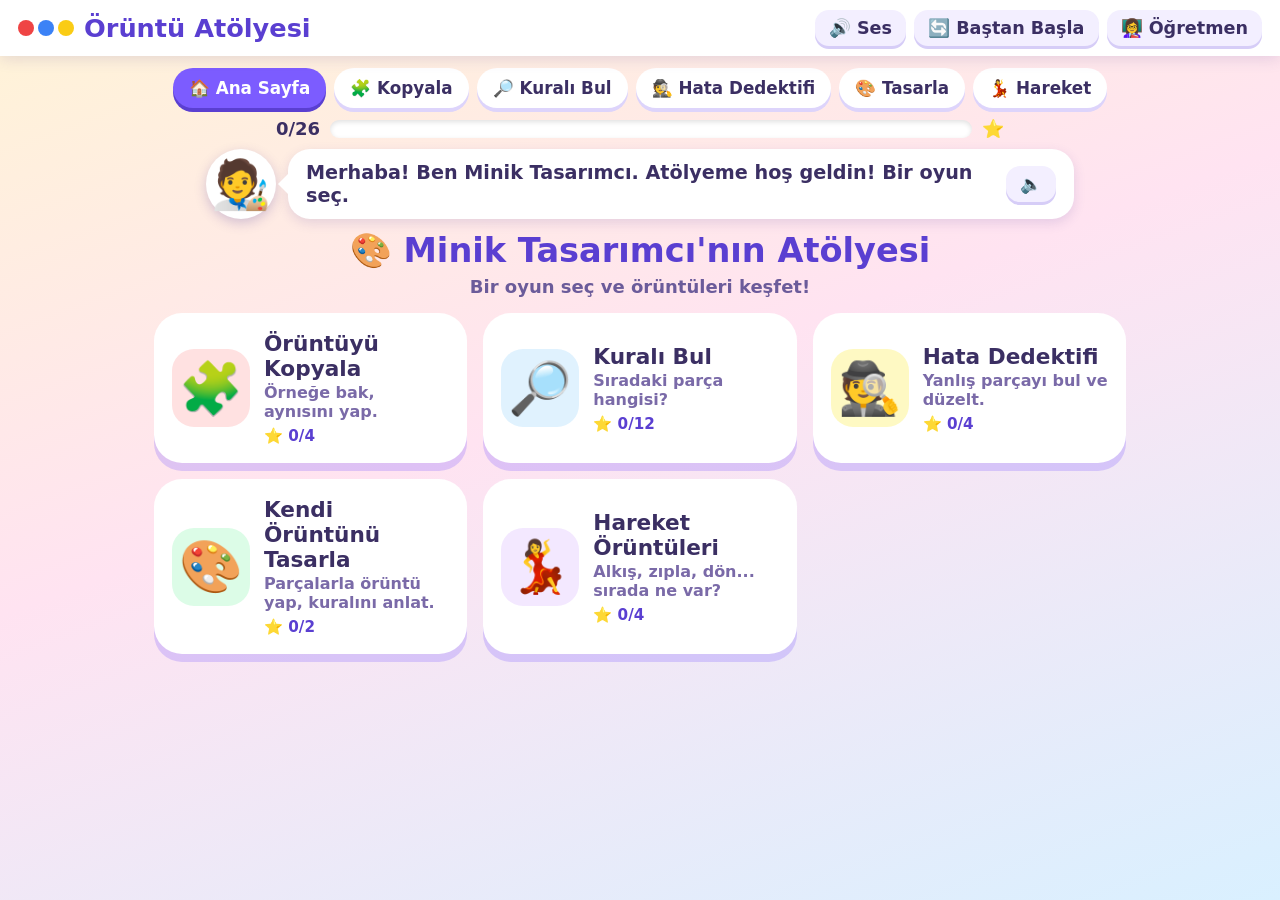
==== commit 46a4c0e7: "Add files via upload" ====
--- a/index.html
+++ b/index.html
@@ -1,142 +1,790 @@
 <!DOCTYPE html>
-<html lang="tr"><head><meta charset="utf-8">
-<meta name="viewport" content="width=device-width,initial-scale=1">
-<title>Örüntü Dedektifleri</title>
+<html lang="tr">
+<head>
+<meta charset="UTF-8">
+<meta name="viewport" content="width=device-width, initial-scale=1, maximum-scale=1, user-scalable=no">
+<title>Örüntü Atölyesi</title>
 <style>
-*{box-sizing:border-box}
-body{margin:0;min-height:100vh;font-family:"Trebuchet MS","Segoe UI",system-ui,sans-serif;color:#2b3a2f;background:linear-gradient(#cdeffd,#e3f7c9 65%,#a8d98a);font-size:clamp(16px,2.3vw,22px)}
-#app{max-width:920px;margin:0 auto;padding:12px 14px 40px;text-align:center}
-h1{font-size:clamp(28px,6vw,52px);margin:8px 0;color:#2d6a4f}h2{margin:6px 0;color:#2d6a4f}
-.btn{font:inherit;font-weight:700;border:0;border-radius:999px;padding:.6em 1.4em;margin:5px;background:#ff9f1c;color:#fff;box-shadow:0 5px 0 #c97800;cursor:pointer;min-height:50px}
-.btn:active{transform:translateY(3px);box-shadow:0 2px 0 #c97800}.btn:disabled{opacity:.45}
-.btn.g{background:#2d9c5a;box-shadow:0 5px 0 #1c6e3d}.btn.b{background:#3a86ff;box-shadow:0 5px 0 #1f5cc0}.btn.s{background:#8d99ae;box-shadow:0 5px 0 #5c677d;font-size:.8em;min-height:42px}
-.btn:focus-visible,.c:focus-visible,.o:focus-visible{outline:4px solid #3a86ff;outline-offset:2px}
-.top{display:flex;justify-content:space-between;align-items:center;flex-wrap:wrap}
-.prog{background:#fffa;border-radius:999px;padding:6px 16px;font-weight:700}
-.say{background:#fff;border:3px solid #3a86ff;border-radius:20px;padding:10px 14px;max-width:580px;margin:6px auto;font-weight:600}
-.row{display:flex;justify-content:center;flex-wrap:wrap;gap:8px;margin:14px 0;padding:10px;background:#fffbe8;border:5px solid #ffd166;border-radius:26px}
-.c,.slot{width:min(14vw,80px);height:min(14vw,80px);background:#fff;border:3px solid #cbd5e1;border-radius:18px;padding:3px;display:flex;align-items:center;justify-content:center;font:inherit}
-.c{cursor:default}button.c{cursor:pointer}.c.u{border-color:#2d9c5a;box-shadow:0 0 0 3px #b7e4c7}.c.bad{border-color:#e76f51;background:#ffe8e0}
-.slot{border:3px dashed #ff9f1c;background:#fff4d9;font-size:2em;font-weight:800;color:#ff9f1c}
-svg.tk{width:100%;height:100%;display:block}
-.opts{display:flex;justify-content:center;gap:14px;flex-wrap:wrap;margin:10px 0}
-.o{background:#fff;border:4px solid #8ecae6;border-radius:24px;padding:6px;width:min(26vw,120px);height:min(26vw,120px);cursor:grab;touch-action:none;user-select:none}
-.o.off{opacity:.35}.o svg{pointer-events:none}
-.drag{position:fixed;z-index:9;pointer-events:none;opacity:.9;transform:translate(-50%,-50%) scale(1.15)}
-.shake{animation:sk .4s}@keyframes sk{25%{transform:translateX(-8px)}75%{transform:translateX(8px)}}
-.pop{animation:pp .7s ease 2}@keyframes pp{50%{transform:scale(1.08)}}
-.clap{transform-box:view-box;transform-origin:50px 56px;animation:cl .5s infinite alternate}@keyframes cl{to{transform:scaleX(.82)}}
-.jump{animation:jp .7s infinite alternate}@keyframes jp{to{transform:translateY(-8px)}}
-.wave{transform-box:view-box;transform-origin:50px 44px;animation:wv .5s infinite alternate}@keyframes wv{to{transform:rotate(-14deg)}}
-.spin{transform-box:view-box;transform-origin:50px 50px;animation:sp 1s infinite alternate}@keyframes sp{to{transform:scaleX(-1)}}
-.w{display:inline-block;background:#fff;border-radius:22px;padding:12px;width:190px;margin:6px;border:4px solid #95d5b2;vertical-align:top}
-.bd{display:inline-block;background:#fff;border:3px solid #ffd166;border-radius:14px;padding:6px 10px;margin:3px;font-size:.8em}.bd.lk{opacity:.35;filter:grayscale(1)}
-table{margin:8px auto;border-collapse:collapse;background:#fff;border-radius:12px;text-align:left}td{padding:7px 14px;border-bottom:1px solid #ddd}.note{font-size:.8em;max-width:620px;margin:8px auto}
-</style></head><body><div id="app"></div>
+:root{--ps:76px;--ink:#3b2f63;--pri:#7c5cff;--pri-d:#5a3fd1;--ok:#22c55e;--ok-d:#15803d;--warn:#fb923c;--soft:#f3efff}
+*{box-sizing:border-box;-webkit-tap-highlight-color:transparent}
+html,body{margin:0;min-height:100%}
+body{font-family:"Nunito","Trebuchet MS","Segoe UI",system-ui,sans-serif;color:var(--ink);
+  background:linear-gradient(160deg,#fff4d6 0%,#ffe3f1 45%,#d9f0ff 100%);min-height:100vh;
+  -webkit-user-select:none;user-select:none;-webkit-touch-callout:none;font-size:18px}
+button{font-family:inherit}
+header{display:flex;align-items:center;justify-content:space-between;flex-wrap:wrap;gap:8px;padding:10px 18px;background:#fff;box-shadow:0 3px 14px rgba(80,60,160,.15);position:sticky;top:0;z-index:20}
+.logo{display:flex;align-items:center;gap:10px;font-size:1.6rem;font-weight:900;color:var(--pri-d)}
+.logo .dots{display:flex;gap:4px}
+.logo .dots i{width:16px;height:16px;border-radius:50%;display:block}
+.actions{display:flex;gap:8px;flex-wrap:wrap}
+.mini{font-size:1.1rem;border:0;border-radius:14px;padding:8px 14px;background:var(--soft);color:var(--ink);font-weight:800;cursor:pointer;box-shadow:0 3px 0 #d6cdf7}
+.mini:active{transform:translateY(2px);box-shadow:none}
+.mini.arm{background:#ffe0b2;box-shadow:0 3px 0 #f7b267}
+nav{display:flex;gap:8px;flex-wrap:wrap;justify-content:center;padding:12px 12px 4px}
+.tab{border:0;border-radius:999px;padding:10px 16px;font-size:1.05rem;font-weight:800;background:#fff;color:var(--ink);cursor:pointer;box-shadow:0 4px 0 #ddd4fb}
+.tab.on{background:var(--pri);color:#fff;box-shadow:0 4px 0 var(--pri-d)}
+.tab .chk{color:#16a34a;margin-left:4px}
+.tab.on .chk{color:#bbf7d0}
+#prog{max-width:760px;margin:6px auto 0;padding:0 16px;display:flex;align-items:center;gap:10px;font-weight:800}
+#prog .bar{flex:1;height:18px;background:#fff;border-radius:999px;overflow:hidden;box-shadow:inset 0 2px 5px rgba(0,0,0,.12)}
+#prog .fill{height:100%;width:0;background:linear-gradient(90deg,#ffb703,#fb5607,#ff006e);border-radius:999px;transition:width .5s}
+.mascot-bar{max-width:900px;margin:10px auto 0;padding:0 16px;display:flex;align-items:center;gap:12px}
+.mascot{font-size:3rem;width:70px;height:70px;border-radius:50%;background:#fff;display:grid;place-items:center;box-shadow:0 4px 12px rgba(80,60,160,.25);flex:none}
+.mascot.hop{animation:jump .6s}
+.bubble{position:relative;background:#fff;border-radius:22px;padding:12px 18px;font-weight:800;font-size:1.2rem;flex:1;box-shadow:0 4px 12px rgba(80,60,160,.15);display:flex;align-items:center;justify-content:space-between;gap:10px;min-height:56px}
+.bubble::before{content:"";position:absolute;left:-10px;top:50%;margin-top:-10px;border:10px solid transparent;border-left:0;border-right-color:#fff}
+.bubble.good{background:#dcfce7;color:#166534}.bubble.good::before{border-right-color:#dcfce7}
+.bubble.try{background:#ffedd5;color:#9a3412}.bubble.try::before{border-right-color:#ffedd5}
+.bubble.hint{background:#fef9c3;color:#854d0e}.bubble.hint::before{border-right-color:#fef9c3}
+main{max-width:1000px;margin:12px auto 40px;padding:0 14px}
+.task{background:var(--pri);color:#fff;border-radius:20px;padding:12px 18px;font-weight:900;font-size:1.25rem;display:flex;justify-content:space-between;align-items:center;gap:10px;margin-bottom:12px;box-shadow:0 5px 0 var(--pri-d)}
+.task .mini{background:#fff}
+.panel{background:#fff;border-radius:26px;padding:14px 16px;margin-bottom:14px;box-shadow:0 6px 18px rgba(80,60,160,.15)}
+.panel h3{margin:0 0 10px;font-size:1.15rem;color:#7a6aa8}
+.row{display:flex;flex-wrap:wrap;gap:10px;justify-content:center;align-items:center;min-height:calc(var(--ps) + 10px)}
+.piece{width:var(--ps);height:var(--ps);display:grid;place-items:center;flex:none;position:relative}
+.piece svg{width:100%;height:100%;display:block;overflow:visible}
+.piece .emo{font-size:calc(var(--ps) * .78);line-height:1}
+.slot{width:calc(var(--ps) + 18px);height:calc(var(--ps) + 18px);border:4px dashed #b8a9ff;border-radius:20px;background:var(--soft);display:grid;place-items:center;flex:none;transition:background .15s}
+.slot.filled{border-style:solid;border-color:#d9d0ff;background:#fff}
+.slot.blank{font-size:2.4rem;color:#b8a9ff;font-weight:900}
+.slot.blank.filled{font-size:inherit}
+.slot.right{border-style:solid;border-color:var(--ok);background:#dcfce7}
+.slot.wrong{border-style:solid;border-color:var(--warn);background:#ffedd5;animation:shake .5s}
+.slot.sel{border-style:solid;border-color:#0ea5e9;background:#e0f2fe}
+.slot.sel::after{content:"🔍";position:absolute;font-size:1.6rem;transform:translate(34px,-36px)}
+.slot{position:relative}
+.drag{touch-action:none;cursor:grab}
+.drag:active{cursor:grabbing}
+.dragging{opacity:.3}
+.ghost{position:fixed;pointer-events:none;z-index:999;transform:translate(-50%,-50%) scale(1.15);filter:drop-shadow(0 10px 8px rgba(0,0,0,.3))}
+.over{outline:5px solid var(--pri);outline-offset:2px;background:#ece6ff}
+.glow{animation:glow 1s 3;border-radius:16px}
+.unitA{background:#fff3b0;border-radius:16px}
+.unitB{background:#c9f0ff;border-radius:16px}
+.tried{opacity:.45}
+.wrong{animation:shake .5s}
+.playing{outline:5px solid #ffb703;border-radius:20px;background:#fff8dc;transform:scale(1.08)}
+.btn{font:inherit;font-weight:900;font-size:1.2rem;padding:12px 24px;border-radius:999px;border:0;background:var(--pri);color:#fff;box-shadow:0 5px 0 var(--pri-d);cursor:pointer}
+.btn:active{transform:translateY(3px);box-shadow:0 2px 0 var(--pri-d)}
+.btn.ok{background:var(--ok);box-shadow:0 5px 0 var(--ok-d)}
+.btn.yel{background:#facc15;color:#5b4300;box-shadow:0 5px 0 #ca9a04}
+.btn.gray{background:#94a3b8;box-shadow:0 5px 0 #64748b}
+.btn.red{background:#f97316;box-shadow:0 5px 0 #c2410c}
+.btn[disabled]{opacity:.4;pointer-events:none}
+.toolbar{display:flex;flex-wrap:wrap;gap:12px;justify-content:center;margin:8px 0 4px}
+.chips{display:flex;gap:10px;justify-content:center;flex-wrap:wrap;margin-bottom:12px}
+.chip{border:0;border-radius:999px;padding:10px 18px;font-weight:900;font-size:1.05rem;background:#fff;color:var(--ink);cursor:pointer;box-shadow:0 4px 0 #ddd4fb}
+.chip.on{background:#ff6fb5;color:#fff;box-shadow:0 4px 0 #c2417f}
+.home{display:grid;grid-template-columns:repeat(auto-fit,minmax(260px,1fr));gap:16px}
+.hcard{border:0;text-align:left;background:#fff;border-radius:28px;padding:18px;cursor:pointer;box-shadow:0 8px 0 rgba(124,92,255,.25);display:flex;gap:14px;align-items:center;color:var(--ink)}
+.hcard:active{transform:translateY(4px);box-shadow:0 4px 0 rgba(124,92,255,.25)}
+.hcard .ic{font-size:3.2rem;width:78px;height:78px;border-radius:22px;display:grid;place-items:center;flex:none}
+.hcard b{font-size:1.35rem;display:block}
+.hcard small{display:block;font-size:1rem;color:#7a6aa8;font-weight:700;margin-top:2px}
+.hcard .pg{margin-top:6px;font-weight:900;color:var(--pri-d);font-size:.95rem}
+.welcome{text-align:center;margin-bottom:16px}
+.welcome h1{margin:6px 0;font-size:2.1rem;color:var(--pri-d)}
+.welcome p{margin:0;font-weight:700;color:#6b5b9a}
+.pal .piece{--ps:60px}
+.pal .row{gap:8px;min-height:70px}
+.work{min-height:calc(var(--ps) + 36px);border:4px dashed #b8a9ff;border-radius:22px;background:var(--soft);display:flex;flex-wrap:wrap;gap:8px;justify-content:center;align-items:center;padding:10px}
+.work .piece{padding:2px;border:3px solid transparent;border-radius:16px}
+.work .piece.sel{border-color:#0ea5e9;background:#e0f2fe}
+.work .ph{color:#a999e6;font-weight:800;font-size:1.2rem}
+.trash{width:90px;height:70px;border:4px dashed #fca5a5;border-radius:18px;display:grid;place-items:center;font-size:2rem;background:#fff1f2}
+.rules{display:grid;grid-template-columns:repeat(auto-fit,minmax(220px,1fr));gap:12px}
+.rulecard{border:4px solid #d9d0ff;background:#fff;border-radius:22px;padding:12px;cursor:pointer;color:var(--ink);font-weight:900;font-size:1.05rem}
+.rulecard:active{transform:scale(.97)}
+.rulecard:hover{border-color:var(--pri)}
+.mini-row{display:flex;gap:4px;justify-content:center;margin-bottom:8px;flex-wrap:wrap}
+.mini-row .piece{--ps:36px}
+.mvcard{--ps:112px;width:112px;height:112px;background:#fff;border:4px solid #e4dcff;border-radius:22px;display:flex;flex-direction:column;justify-content:center;align-items:center;gap:2px;cursor:pointer}
+.mvcard .mvemoji{font-size:3rem;line-height:1.1}
+.mvcard .mvname{font-size:1rem;font-weight:900}
+.slot.mv{width:128px;height:128px}
+.mvstage{text-align:center;margin-bottom:10px;background:#fef3c7;border-radius:22px;padding:10px}
+.mvstage .mvemoji{font-size:5rem;display:inline-block;line-height:1.1}
+.mvstage .lbl{font-weight:900;font-size:1.3rem}
+.a-clap{animation:clap .9s}.a-jump{animation:jump .9s}.a-wave{animation:wave .9s}.a-spin{animation:spin .9s}.a-stomp{animation:stomp .9s}
+.teacher table{width:100%;border-collapse:collapse;font-size:1rem}
+.teacher th,.teacher td{padding:10px 8px;border-bottom:2px solid #eee8ff;text-align:center}
+.teacher th:first-child,.teacher td:first-child{text-align:left;font-weight:900}
+.teacher th{color:#7a6aa8;font-size:.95rem}
+.pbar{height:12px;border-radius:99px;background:#eee8ff;overflow:hidden;min-width:70px}
+.pbar i{display:block;height:100%;background:var(--ok)}
+.note{font-size:.95rem;color:#7a6aa8;font-weight:700}
+#overlay{position:fixed;inset:0;background:rgba(59,47,99,.55);display:none;place-items:center;z-index:100;padding:16px}
+#overlay.on{display:grid}
+.modal{background:#fff;border-radius:32px;padding:26px;max-width:480px;text-align:center;animation:pop .4s;box-shadow:0 14px 40px rgba(0,0,0,.35)}
+.modal h2{margin:6px 0;font-size:2rem;color:var(--pri-d)}
+.modal .big{font-size:4.5rem}
+.modal .toolbar{margin-top:14px}
+#fx{position:fixed;inset:0;pointer-events:none;z-index:90;overflow:hidden}
+.conf{position:absolute;top:0;animation:fall 2.2s linear forwards}
+@keyframes shake{0%,100%{transform:translateX(0)}20%{transform:translateX(-8px)}40%{transform:translateX(8px)}60%{transform:translateX(-6px)}80%{transform:translateX(6px)}}
+@keyframes glow{0%,100%{box-shadow:0 0 0 0 rgba(255,190,0,.95)}50%{box-shadow:0 0 0 14px rgba(255,190,0,0)}}
+@keyframes pop{0%{transform:scale(.6)}70%{transform:scale(1.08)}100%{transform:scale(1)}}
+@keyframes fall{from{transform:translateY(-10vh) rotate(0)}to{transform:translateY(110vh) rotate(360deg)}}
+@keyframes clap{0%,100%{transform:scale(1)}25%{transform:scale(1.4)}50%{transform:scale(.9)}75%{transform:scale(1.4)}}
+@keyframes jump{0%,100%{transform:translateY(0)}40%,60%{transform:translateY(-34px)}}
+@keyframes wave{0%,100%{transform:rotate(0)}25%{transform:rotate(25deg)}75%{transform:rotate(-25deg)}}
+@keyframes spin{to{transform:rotate(360deg)}}
+@keyframes stomp{0%,100%{transform:translateY(0)}30%{transform:translateY(-16px)}50%{transform:translateY(6px)}70%{transform:translateY(-10px)}}
+@media (max-width:700px){:root{--ps:56px}body{font-size:16px}.mvcard{--ps:92px;width:92px;height:92px}.slot.mv{width:108px;height:108px}.mascot{width:56px;height:56px;font-size:2.3rem}.logo{font-size:1.25rem}}
+@media (min-width:1100px){:root{--ps:84px}}
+</style>
+</head>
+<body>
+<header>
+  <div class="logo"><span class="dots"><i style="background:#ef4444"></i><i style="background:#3b82f6"></i><i style="background:#facc15"></i></span>Örüntü Atölyesi</div>
+  <div class="actions">
+    <button class="mini" id="soundBtn" title="Ses">🔊 Ses</button>
+    <button class="mini" id="restartBtn" title="Baştan başla">🔄 Baştan Başla</button>
+    <button class="mini" id="teacherBtn" title="Öğretmen paneli">👩‍🏫 Öğretmen</button>
+  </div>
+</header>
+<nav id="nav"></nav>
+<div id="prog"><span id="progText">0/0</span><div class="bar"><div class="fill" id="progFill"></div></div><span>⭐</span></div>
+<div class="mascot-bar">
+  <div class="mascot" id="mascot">🧑‍🎨</div>
+  <div class="bubble" id="bubble"><span id="bubbleText">Merhaba! Ben Minik Tasarımcı. Atölyeme hoş geldin!</span><button class="mini" id="speakBtn" title="Dinle">🔈</button></div>
+</div>
+<main id="stage"></main>
+<div id="overlay"></div>
+<div id="fx"></div>
+
 <script>
-/* ===== ÇİZİM YARDIMCILARI ===== */
-const E=(x,y,a,b,f)=>`<ellipse cx="${x}" cy="${y}" rx="${a}" ry="${b}" fill="${f}"/>`,C=(x,y,r,f)=>`<circle cx="${x}" cy="${y}" r="${r}" fill="${f}"/>`,
-R=(x,y,w,h,f)=>`<rect x="${x}" y="${y}" width="${w}" height="${h}" rx="3" fill="${f}"/>`,P=(p,f)=>`<polygon points="${p}" fill="${f}"/>`,
-L=(d,w,s)=>`<path d="${d}" stroke="${s}" stroke-width="${w}" stroke-linecap="round" fill="none"/>`,K='#333';
-const col=(n,c)=>[n,C(50,50,34,c)+C(38,38,8,'#fff6')];
-const fig=(arms,legs)=>C(50,24,11,'#ffd8b5')+L('M50 36V66',6,'#6c7ae0')+L(legs,5,'#33415c')+L(arms,5,'#6c7ae0');
-const LG='M50 66L42 88M50 66L58 88';
-/* ===== PARÇA SEMBOLLERİ: dünya numarası + harf = anahtar (örn. '1r') ===== */
-const TOK={
-1:{r:col('kırmızı','#e63946'),b:col('mavi','#3a86ff'),y:col('sarı','#ffc300'),g:col('yeşil','#2d9c5a'),o:col('turuncu','#fb8500'),p:col('mor','#9b5de5')},
-2:{c:['daire',C(50,50,32,'#3a86ff')],t:['üçgen',P('50,16 86,82 14,82','#ffc300')],k:['kare',R(18,18,64,64,'#e63946')],B:['büyük daire',C(50,50,40,'#2ec4b6')],s:['küçük daire',C(50,50,16,'#2ec4b6')],d:['dikdörtgen',R(8,30,84,40,'#9b5de5')],z:['yıldız',P('50,10 61,38 92,38 67,57 77,88 50,69 23,88 33,57 8,38 39,38','#fb8500')]},
-3:{k:['kedi',C(50,58,26,'#f4a261')+P('26,42 30,14 46,34','#f4a261')+P('54,34 70,14 74,42','#f4a261')+C(41,56,3,K)+C(59,56,3,K)+L('M44 66Q50 72 56 66',2,K)],
-v:['tavşan',E(50,68,22,20,'#c9b8a8')+E(40,28,6,20,'#c9b8a8')+E(60,28,6,20,'#c9b8a8')+C(43,66,3,K)+C(57,66,3,K)],
-u:['kuş',E(46,56,28,20,'#4cc9f0')+C(72,40,12,'#4cc9f0')+P('82,38 96,44 82,48','#ffb703')+E(40,56,14,9,'#2a9df4')+C(75,38,2.5,K)],
-f:['balık',E(44,50,30,20,'#48cae4')+P('70,50 94,30 94,70','#48cae4')+P('38,32 48,16 56,32','#0096c7')+C(28,45,3,K)],
-l:['kaplumbağa',`<path d="M16 64A34 34 0 0 1 84 64Z" fill="#6a994e"/>`+C(88,60,8,'#a7c957')+R(26,64,10,14,'#a7c957')+R(60,64,10,14,'#a7c957')]},
-4:{a:['alkış',`<g class="clap">${fig('M50 44L44 56M50 44L56 56',LG)+C(50,58,5,'#ffd8b5')}</g>`],z:['zıpla',`<g class="jump">${fig('M50 44L32 26M50 44L68 26','M50 66L38 82M50 66L62 82')}</g>`],
-d:['dön',`<g class="spin">${fig('M50 44L28 50M50 44L72 50',LG)}</g>`+L('M14 40A40 40 0 0 1 60 12',3,'#fb8500')+P('60,4 72,14 56,20','#fb8500')],e:['el salla',`<g class="wave">${fig('M50 44L68 24M50 44L36 58',LG)}</g>`]}};
-const tk=k=>`<svg viewBox="0 0 100 100" class="tk" role="img" aria-label="${TOK[k[0]][k[1]][0]}">${TOK[k[0]][k[1]][1]}</svg>`,nm=k=>TOK[k[0]][k[1]][0];
-/* ===== GÖREVLER =====
- w=dünya, u=tekrar eden birim, n=gösterilen parça sayısı. Sıradaki parça = u[n % u.length]
- e=[hatalı yer, hatalı harf] varsa hata bulma görevi (dizi n parça, hatalı parça yer değiştirmiş) */
-const DEF=[
-[['rb',4],['yg',4],['ryb',5],['rrb',5],['gyy',5],['rbgy',6],['rb',6,[3,'y']],['gyo',6,[4,'p']]],
-[['ct',4],['kct',5],['Bs',4],['ttk',5],['dkt',5],['zzc',5],['ct',6,[2,'k']],['Bs',6,[5,'B']]],
-[['kv',4],['ufl',5],['vvk',5],['fu',4],['lkk',5],['fvu',5],['kv',6,[4,'u']],['ufl',7,[5,'k']]],
-[['az',4],['ead',5],['aaz',5],['zzd',5],['dez',5],['eazd',6],['az',6,[3,'d']],['ead',7,[4,'z']]]];
-const TS=DEF.map((ws,wi)=>ws.map(([u,n,er],j)=>{const w=wi+1,U=[...u].map(c=>w+c),Ln=U.length,seq=Array.from({length:n},(_,i)=>U[i%Ln]);let ans=U[n%Ln],e;
-if(er){e=er[0];ans=U[e%Ln];seq[e]=w+er[1]}
-const al=Object.keys(TOK[w]).map(c=>w+c).filter(k=>k!==ans),pref=[...new Set(U)].filter(k=>k!==ans&&k!==(er?seq[e]:''));
-const d=er?[seq[e],...al.filter(k=>k!==seq[e])].slice(0,2):[...pref,...al.filter(k=>!pref.includes(k))].slice(0,2);
-return{id:`${w}.${j+1}`,w,U,L:Ln,seq,ans,e,d}}));
-const WD=['Renk Dedektifleri','Şekil Dedektifleri','Hayvan Dedektifleri','Hareket Dedektifleri'];
-const HINTS=['Hangi parçalar tekrar ediyor?','İlk iki parçaya dikkatlice bak.','Dizide hangi bölüm yeniden başlıyor?'];
-const GOOD=['Harika! Kuralı buldun!','Tekrar eden parçaları fark ettin.','Örüntünü başarıyla tamamladın!'],MIS=['Bir kez daha inceleyelim.','Hangi parçalar tekrar ediyor?','Kuralı yeniden düşünmeyi deneyebilirsin.'];
-const BADGES=[['Örüntü Çırağı','5 görev',s=>s.t>=5],['Hata Avcısı','3 hata düzeltti',s=>s.er>=3],['Kural Mucidi','Kendi örüntüsünü açıkladı',s=>s.ex>=1],['Büyük Dedektif','Tüm bölümler bitti',s=>[1,2,3,4].every(w=>wd(s,w))]];
-const wd=(s,w)=>TS[w-1].every(t=>s.dn[t.id]);
-const DET=`<svg viewBox="0 0 80 90" aria-hidden="true"><rect x="20" y="70" width="40" height="18" rx="8" fill="#8d5a34"/><circle cx="40" cy="50" r="22" fill="#ffd8b5"/><ellipse cx="40" cy="36" rx="30" ry="6" fill="#6b4226"/><path d="M20 36Q40 6 60 36Z" fill="#8d5a34"/><circle cx="32" cy="52" r="2.6" fill="#333"/><circle cx="48" cy="52" r="2.6" fill="#333"/><path d="M32 62Q40 69 48 62" stroke="#c0392b" stroke-width="2.5" fill="none" stroke-linecap="round"/><circle cx="66" cy="68" r="9" fill="#fff8" stroke="#555" stroke-width="3"/><path d="M72 75L79 86" stroke="#555" stroke-width="4" stroke-linecap="round"/></svg>`;
-/* ===== DURUM / SES ===== */
-const KEY='oruntuDedektifleri_v1',fresh=()=>({t:0,f:0,h:0,r:0,er:0,ef:0,cr:0,ex:0,ct:0,dn:{},snd:true});
-let S;try{S=Object.assign(fresh(),JSON.parse(localStorage.getItem(KEY)||'{}'))}catch(e){S=fresh()}
-const save=()=>{try{localStorage.setItem(KEY,JSON.stringify(S))}catch(e){}};
-let G=null,CR={seq:[],cat:1,rules:null,done:false},cur='',dr=null;const $=s=>document.querySelector(s),pk=a=>a[Math.random()*a.length|0],sh=a=>{a=[...a];for(let i=a.length;i>1;){const j=Math.random()*i--|0;[a[i],a[j]]=[a[j],a[i]]}return a};
-let ac;function tone(f,t=0){if(!S.snd)return;try{ac=ac||new(window.AudioContext||window.webkitAudioContext)();const o=ac.createOscillator(),g=ac.createGain();o.frequency.value=f;g.gain.value=.07;o.connect(g);g.connect(ac.destination);o.start(ac.currentTime+t);o.stop(ac.currentTime+t+.15)}catch(e){}}
-function speak(t){if(!S.snd||!window.speechSynthesis)return;try{speechSynthesis.cancel();const u=new SpeechSynthesisUtterance(t);u.lang='tr-TR';u.rate=.9;speechSynthesis.speak(u)}catch(e){}}
-function snd(){S.snd=!S.snd;save();if(!S.snd)try{speechSynthesis.cancel()}catch(e){}view()}
-const sb=()=>`<button class="btn s" onclick="snd()">Ses: ${S.snd?'Açık':'Kapalı'}</button>`;
-const go=h=>{$('#app').innerHTML=h;scrollTo(0,0)},bd=()=>BADGES.map(b=>`<span class="bd ${b[2](S)?'':'lk'}"><b>★ ${b[0]}</b><br>${b[1]}</span>`).join('');
-/* kural denetimi: dizi, L uzunluklu birimin tekrarı mı? (yalnızca ezberlenmiş cevaba değil, mantıksal tutarlılığa bakar) */
-const consistent=(a,L)=>a.every((x,i)=>x===a[i%L]),ruleTxt=U=>U.map(nm).join(' – ')+' tekrar ediyor.';
-/* ===== EKRANLAR ===== */
-function view(){({welcome,menu,game,teacher,creator}[cur]||welcome)()}
-function welcome(){cur='welcome';go(`<div class="top"><span></span>${sb()}</div><h1>Örüntü Dedektifleri</h1><div style="width:150px;margin:auto">${DET}</div><p class="say">Renkli Orman'da örüntüler karıştı! Tekrar eden kuralı bul, eksik parçaları tamamla.</p><button class="btn g" onclick="menu();speak('Haydi dedektif, örüntüleri inceleyelim!')">Başla</button>`)}
-function menu(){cur='menu';go(`<div class="top"><span></span>${sb()}</div><h1>Bölümler</h1>${WD.map((n,i)=>{const k=TS[i].filter(t=>S.dn[t.id]).length;return`<div class="w"><b>Bölüm ${i+1}</b><br>${n}<br><span class="prog">${k} / ${TS[i].length}${k===TS[i].length?' ✓':''}</span><br><button class="btn g" onclick="start(${i+1})">Oyna</button></div>`}).join('')}<div class="w"><b>Bölüm 5</b><br>Kendi Örüntünü Oluştur<br><span class="prog">${S.cr} örüntü</span><br><button class="btn g" onclick="newCreator()">Oluştur</button></div><h2>Rozetlerim</h2>${bd()}<p><button class="btn b" onclick="teacher()">Öğretmen Paneli</button><button class="btn s" onclick="resetAll()">Baştan Başla</button></p>`)}
-function start(w){G={w,i:0,hints:0,n:0};tq()}
-function tq(){const t=TS[G.w-1][G.i];Object.assign(G,{t,o:sh([t.ans,...t.d]),stage:0,wr:0,used:false,ok:false,found:false,shake:false,off:[],msg:t.e!==undefined?'Bu dizide bir parça yanlış yerleşmiş. Hatalı parçaya dokun!':'Örüntüyü incele. Sıradaki parça hangisi?'});game();speak(G.msg)}
-function game(){cur='game';const t=G.t,err=t.e!==undefined;let cells='';
-t.seq.forEach((k,i)=>{const u=G.stage>=3&&i<t.L?' u':'';
-if(err&&i===t.e&&G.found)cells+=G.ok?`<div class="c pop">${tk(t.ans)}</div>`:`<div class="slot hz">?</div>`;
-else if(err&&!G.ok)cells+=`<button class="c${u}" onclick="tapWrong(${i})" aria-label="${nm(k)}">${tk(k)}</button>`;else cells+=`<div class="c${u}">${tk(k)}</div>`});
-if(!err)cells+=G.ok?`<div class="c pop">${tk(t.ans)}</div>`:`<div class="slot hz">?</div>`;
-const showO=!G.ok&&(!err||G.found);
-go(`<div class="top"><button class="btn s" onclick="if(confirm('Ana menüye dönmek istiyor musun? İlerlemen kaydedildi.'))menu()">Ana Menü</button><span class="prog">Bölüm ${G.w} · ${G.i+1} / ${TS[G.w-1].length}</span>${sb()}</div>
-<div style="display:flex;align-items:center;justify-content:center;gap:8px;flex-wrap:wrap"><div style="width:80px">${DET}</div><div class="say" aria-live="polite">${G.msg}</div></div>
-<div class="row ${G.shake?'shake':''}">${cells}</div>
-${showO?`<div class="opts">${G.o.map(o=>`<div class="o ${G.off.includes(o)?'off':''}" tabindex="0" role="button" aria-label="${nm(o)}" onpointerdown="pd(event,'${o}')" onpointermove="pm(event)" onpointerup="pu(event)" onpointercancel="pc2()" onkeydown="if(event.key==='Enter'||event.key===' '){event.preventDefault();answer('${o}')}">${tk(o)}</div>`).join('')}</div>`:''}
-${G.ok?`<button class="btn g" onclick="nextT()">${G.i+1>=TS[G.w-1].length?'Bölümü bitir':'Sonraki görev'}</button>`:`<button class="btn b" onclick="hint()">İpucu</button><button class="btn s" onclick="speak(G.msg)">Dinle</button>`}`);
-if(G.shake)setTimeout(()=>{G.shake=false},500)}
-function say(m){G.msg=m;speak(m)}
-function hint(){if(G.ok)return;G.used=true;G.hints++;G.stage=Math.min(G.stage+1,3);say(HINTS[G.stage-1]);game()}
-function tapWrong(i){const t=G.t;if(G.ok||G.found)return;
-if(i>=t.L&&t.seq[i]!==t.seq[i%t.L]){G.found=true;if(!G.wr&&!G.used)S.ef++;tone(500);say('Hatalı parçayı buldun! Şimdi yerine hangi parça uygun?');game()}
-else{G.wr++;G.stage=Math.min(G.stage+1,3);G.shake=true;tone(330);say(pk(MIS)+' '+HINTS[G.stage-1]);game()}}
-/* ===== SEÇ / SÜRÜKLE ===== */
-function pd(e,o){e.preventDefault();dr={o,x:e.clientX,y:e.clientY,mv:false,cl:null,el:e.currentTarget};try{dr.el.setPointerCapture(e.pointerId)}catch(x){}}
-function pm(e){if(!dr)return;if(!dr.mv&&Math.hypot(e.clientX-dr.x,e.clientY-dr.y)>8){dr.mv=true;dr.cl=dr.el.cloneNode(true);dr.cl.className='o drag';dr.cl.style.width=dr.el.offsetWidth+'px';document.body.appendChild(dr.cl)}if(dr.cl){dr.cl.style.left=e.clientX+'px';dr.cl.style.top=e.clientY+'px'}}
-function pc2(){if(dr&&dr.cl)dr.cl.remove();dr=null}
-function pu(e){if(!dr)return;const d=dr;pc2();if(!d.mv){answer(d.o);return}
-if(document.elementsFromPoint(e.clientX,e.clientY).some(x=>x.classList&&x.classList.contains('hz')))answer(d.o);else{say('Parçayı boş alana bırakabilirsin.');game()}}
-function answer(o){if(G.ok||G.off.includes(o))return;const t=G.t,s=[...t.seq];let full;
-if(t.e!==undefined){s[t.e]=o;full=s}else full=[...s,o];
-if(consistent(full,t.L)){G.ok=true;S.t++;G.n++;S.dn[t.id]=1;S[G.wr?'r':G.used?'h':'f']++;if(t.e!==undefined)S.er++;save();tone(523);tone(659,.15);tone(784,.3);say(pk(GOOD)+' Kural: '+ruleTxt(t.U))}
-else{G.wr++;G.off.push(o);G.stage=Math.min(G.stage+1,3);G.shake=true;tone(330);say(pk(MIS)+' '+HINTS[G.stage-1])}game()}
-function nextT(){G.i++;if(G.i>=TS[G.w-1].length)return end();tq()}
-function end(){cur='end';const all=[1,2,3,4].every(w=>wd(S,w));go(`<h1>${all?'Büyük Dedektif!':'Bölüm Tamam!'}</h1><div style="width:130px;margin:auto">${DET}</div><p class="say">Bu turda ${G.n} görevi tamamladın, ${G.hints} kez ipucu kullandın. İpucu kullanmak ve yeniden denemek iyi bir dedektif davranışı!</p>${bd()}<p>${G.w<4?`<button class="btn g" onclick="start(${G.w+1})">Sonraki bölüm</button>`:`<button class="btn g" onclick="newCreator()">Kendi örüntünü oluştur</button>`}<button class="btn b" onclick="start(${G.w})">Yeniden oyna</button><button class="btn s" onclick="menu()">Ana Menü</button></p>`);speak('Bölümü tamamladın, dedektif!')}
-/* ===== BÖLÜM 5: KENDİ ÖRÜNTÜNÜ OLUŞTUR ===== */
-function newCreator(){CR={seq:[],cat:CR.cat||1,rules:null,done:false,msg:'Parçaları seçerek bir örüntü yap. Tekrar eden birimi en az üç kez yerleştir!'};creator()}
-function findL(s){for(let L=2;L<=4;L++)if(s.length>=3*L&&consistent(s,L)&&new Set(s.slice(0,L)).size>1)return L;return 0}
-function creator(){cur='creator';const names=['Renkler','Şekiller','Hayvanlar','Hareketler'];
-go(`<div class="top"><button class="btn s" onclick="menu()">Ana Menü</button><span class="prog">Bölüm 5 · Örüntü Atölyesi</span>${sb()}</div><div style="display:flex;align-items:center;justify-content:center;gap:8px;flex-wrap:wrap"><div style="width:80px">${DET}</div><div class="say" aria-live="polite">${CR.msg}</div></div>
-<div class="row">${CR.seq.length?CR.seq.map(k=>`<div class="c">${tk(k)}</div>`).join(''):'<div class="slot">?</div>'}</div>
-${CR.rules?`<h2>Benim örüntümün kuralı...</h2>${CR.rules.map((r,i)=>`<button class="btn b" ${CR.done?'disabled':''} onclick="pickRule(${i})">${r[0]}</button>`).join('<br>')}${CR.done?`<br><button class="btn g" onclick="newCreator()">Yeni örüntü</button>`:''}`:
-`<div>${names.map((n,i)=>`<button class="btn s ${CR.cat===i+1?'':'g'}" onclick="CR.cat=${i+1};creator()">${n}</button>`).join('')}</div><div class="opts">${Object.keys(TOK[CR.cat]).map(c=>`<button class="o" style="cursor:pointer" onclick="addTok('${CR.cat}${c}')" aria-label="${TOK[CR.cat][c][0]}">${tk(CR.cat+c)}</button>`).join('')}</div>
-<div><button class="btn s" onclick="CR.seq.pop();CR.msg='Son parça silindi.';creator()">Sonuncuyu sil</button><button class="btn s" onclick="CR.seq=[];creator()">Temizle</button><button class="btn g" onclick="explain()">Kuralı açıkla</button></div>`}`)}
-function addTok(k){if(CR.seq.length>=12){CR.msg='Örüntü yeterince uzun! Şimdi kuralı açıklayabilirsin.';return creator()}CR.seq.push(k);tone(440);CR.msg=`${CR.seq.length} parça yerleştirdin.`;creator()}
-function explain(){const L=findL(CR.seq);
-if(!L){CR.msg='Örüntün henüz tekrar etmiyor. Tekrar eden birimi en az üç kez yerleştir (örneğin kırmızı – mavi, kırmızı – mavi, kırmızı – mavi).';speak(CR.msg);return creator()}
-const U=CR.seq.slice(0,L),others=Object.keys(TOK[U[0][0]]).map(c=>U[0][0]+c).filter(k=>!U.includes(k)),
-r=[[ruleTxt(U),1],[nm(U[0])+' tekrar ediyor.',0],[ruleTxt([...U,others[0]||U[0]]),0]];
-CR.rules=sh(r.filter((x,i,a)=>a.findIndex(y=>y[0]===x[0])===i));CR.L=L;if(!CR.counted){S.cr++;CR.counted=1;save()}CR.msg='Harika bir örüntü yaptın! Sence kuralı hangisi?';speak(CR.msg);creator()}
-function pickRule(i){if(CR.rules[i][1]){CR.done=true;S.ex++;save();tone(523);tone(659,.15);tone(784,.3);CR.msg='Harika! Kuralı doğru açıkladın!';speak(CR.msg)}else{tone(330);CR.msg='Bir kez daha inceleyelim. Hangi parçalar tekrar ediyor?';speak(CR.msg)}creator()}
-/* ===== ÖĞRETMEN PANELİ ===== */
-function teacher(){cur='teacher';go(`<div class="top"><button class="btn s" onclick="menu()">Ana Menü</button>${sb()}</div><h2>Öğretmen Paneli</h2><table><tr><td>Tamamlanan görev sayısı</td><td><b>${S.t}</b> (benzersiz: ${Object.keys(S.dn).length} / 32)</td></tr><tr><td>İlk denemede doğru</td><td><b>${S.f}</b></td></tr><tr><td>İpucu kullanılan görevler</td><td><b>${S.h}</b></td></tr><tr><td>Yeniden deneyip tamamlanan görevler</td><td><b>${S.r}</b></td></tr><tr><td>Örüntü hatasını fark etme</td><td><b>${S.ef}</b> ilk dokunuşta bulundu · <b>${S.er}</b> hata düzeltildi</td></tr><tr><td>Kendi örüntüsünü oluşturma</td><td><b>${S.cr}</b> örüntü</td></tr><tr><td>Kuralı açıklama</td><td><b>${S.ex}</b> doğru açıklama</td></tr><tr><td>Tamamlanan bölümler</td><td><b>${[1,2,3,4].map(w=>`B${w}: ${wd(S,w)?'✓':'–'}`).join(' ')}</b></td></tr></table><p class="note">Veriler yalnızca oyundaki performansı yansıtır; çocuğun gelişimi hakkında kesin yargı oluşturmaz. Kişisel veri toplanmaz; kayıtlar yalnızca bu cihazın tarayıcısında durur ve hiçbir yere gönderilmez.</p><button class="btn s" onclick="resetAll()">Verileri sıfırla</button>`)}
-function resetAll(){if(confirm('Tüm ilerleme ve sonuçlar silinecek. Emin misin?')){const s=S.snd;S=fresh();S.snd=s;save();menu()}}
-welcome();
-</script></body></html>
+(function(){
+'use strict';
+/* ---------- Yardımcılar ---------- */
+const $=(s,r)=>(r||document).querySelector(s);
+const rnd=n=>Math.floor(Math.random()*n);
+const pick=a=>a[rnd(a.length)];
+function shuffle(a){a=a.slice();for(let i=a.length-1;i>0;i--){const j=rnd(i+1);const t=a[i];a[i]=a[j];a[j]=t;}return a;}
+function el(tag,cls,kids){const e=document.createElement(tag);if(cls)e.className=cls;(kids||[]).forEach(k=>{if(k!=null)e.append(k);});return e;}
+function btn(label,cls,fn){const b=el('button','btn '+(cls||''),[label]);b.type='button';b.onclick=fn;return b;}
+
+/* ---------- Parça verileri ---------- */
+const COLORS={red:'#ef4444',blue:'#3b82f6',yellow:'#facc15',green:'#22c55e',purple:'#a855f7',orange:'#fb923c'};
+const COLS=Object.keys(COLORS);
+const SHAPES=['circle','triangle','square','star','heart'];
+const SIZES={S:.55,M:.78,L:1};
+const SIZELIST=['S','M','L'];
+const ANIMALS=['🐱','🐶','🐰','🐸','🐻','🐤'];
+const ATTRS=['color','shape','size','symbol'];
+const MV={clap:{e:'👏',n:'Alkış',a:'a-clap'},jump:{e:'🦘',n:'Zıpla',a:'a-jump'},wave:{e:'👋',n:'El salla',a:'a-wave'},spin:{e:'🌀',n:'Dön',a:'a-spin'},stomp:{e:'🦶',n:'Ayak vur',a:'a-stomp'}};
+const mk=(shape,color,size)=>({shape,color,size:size||'L'});
+function pk(p){return p.animal?'a'+p.animal:p.mv?'m'+p.mv:p.shape+'|'+p.color+'|'+p.size;}
+function uniq(list){const seen={};return list.filter(p=>{const k=pk(p);if(seen[k])return false;seen[k]=1;return true;});}
+function svgOf(p){
+  const s=SIZES[p.size||'L'],c=COLORS[p.color];let body='';
+  switch(p.shape){
+    case 'circle':body='<circle cx="50" cy="50" r="42"/>';break;
+    case 'triangle':body='<polygon points="50,8 94,88 6,88" stroke-linejoin="round"/>';break;
+    case 'square':body='<rect x="12" y="12" width="76" height="76" rx="9"/>';break;
+    case 'star':body='<polygon points="50,5 62,37 96,38 69,59 79,92 50,73 21,92 31,59 4,38 38,37" stroke-linejoin="round"/>';break;
+    default:body='<path d="M50 90 C8 58 6 28 28 18 C40 13 50 22 50 30 C50 22 60 13 72 18 C94 28 92 58 50 90Z"/>';
+  }
+  return '<svg viewBox="0 0 100 100" aria-hidden="true"><g transform="translate(50 50) scale('+s+') translate(-50 -50)" fill="'+c+'" stroke="#2e2557" stroke-width="4">'+body+'</g></svg>';
+}
+const CNAME={red:'kırmızı',blue:'mavi',yellow:'sarı',green:'yeşil',purple:'mor',orange:'turuncu'};
+const SNAME={circle:'daire',triangle:'üçgen',square:'kare',star:'yıldız',heart:'kalp'};
+function descr(p){if(p.animal)return 'hayvan';if(p.mv)return MV[p.mv].n;return CNAME[p.color]+' '+SNAME[p.shape];}
+function pieceEl(p){
+  if(p.mv){const m=MV[p.mv];const d=el('div','piece mvcard',[el('div','mvemoji',[m.e]),el('div','mvname',[m.n])]);d.dataset.key=pk(p);return d;}
+  const d=el('div','piece');d.dataset.key=pk(p);d.title=descr(p);
+  if(p.animal)d.append(el('span','emo',[p.animal]));else d.innerHTML=svgOf(p);
+  return d;
+}
+
+/* ---------- Örüntü üretimi ---------- */
+function attrPool(attr,base){
+  switch(attr){
+    case 'color':return COLS.map(c=>mk(base.shape,c,'L'));
+    case 'shape':return SHAPES.map(s=>mk(s,base.color,'L'));
+    case 'size':return SIZELIST.map(z=>mk(base.shape,base.color,z));
+    case 'symbol':return ANIMALS.map(a=>({animal:a}));
+    default:{const ss=shuffle(SHAPES),cs=shuffle(COLS);return ss.map((s,i)=>mk(s,cs[i],'L'));}
+  }
+}
+function makeUnit(form,attr){
+  const base={shape:pick(SHAPES),color:pick(COLS)};
+  const pool=shuffle(attrPool(attr,base));
+  const letters=Array.from(new Set(form.split('')));
+  const tokens={};letters.forEach((l,i)=>{tokens[l]=pool[i];});
+  return {form,attr,pool,tokens,unit:form.split('').map(c=>tokens[c]),extras:pool.slice(letters.length)};
+}
+function seqOf(unit,n){return Array.from({length:n},(_,i)=>unit[i%unit.length]);}
+
+/* ---------- Saf mantık (kontrol fonksiyonları) ---------- */
+function evalCopy(seq,slots){
+  const wrong=[];let full=true;
+  for(let i=0;i<seq.length;i++){
+    if(!slots[i]){full=false;continue;}
+    if(pk(slots[i])!==pk(seq[i]))wrong.push(i);
+  }
+  return {full:full,wrong:wrong,ok:full&&wrong.length===0};
+}
+function evalReplace(expected,wrongIdx,i,piece){
+  if(i!==wrongIdx)return 'notError';
+  return pk(piece)===pk(expected[i])?'ok':'wrongPiece';
+}
+/* Çocuğun oluşturduğu dizinin gerçek kuralını bulur. keys: parça anahtarları */
+function analyze(keys){
+  const n=keys.length;
+  if(n<4)return {status:'short'};
+  let p=0;
+  for(let L=1;L<=Math.floor(n/2);L++){
+    let ok=true;for(let i=0;i<n;i++){if(keys[i]!==keys[i%L]){ok=false;break;}}
+    if(ok){p=L;break;}
+  }
+  if(!p)return {status:'none'};
+  if(p===1)return {status:'same'};
+  const unit=keys.slice(0,p);const dist=new Set(unit).size;
+  if(p===2)return {status:'valid',type:'two',unitLen:2};
+  if(p===3&&dist===3)return {status:'valid',type:'three',unitLen:3};
+  let adj=false;for(let i=0;i<p;i++){if(unit[i]===unit[(i+1)%p])adj=true;}
+  if(p<=4&&adj)return {status:'valid',type:'double',unitLen:p};
+  return {status:'other',unitLen:p};
+}
+
+/* ---------- Durum, kayıt ---------- */
+const MAXP={copy:4,rule_easy:4,rule_mid:4,rule_hard:4,error:4,design:2,move:4};
+const TOTAL=Object.keys(MAXP).reduce((a,k)=>a+MAXP[k],0);
+let prog={copy:0,rule_easy:0,rule_mid:0,rule_hard:0,error:0,design:0,move:0};
+const freshStats=()=>({copy:{done:0,first:0,wrong:0,hints:0},rule:{done:0,first:0,wrong:0,hints:0,easy:0,mid:0,hard:0},error:{done:0,first:0,wrong:0,hints:0},design:{made:0,checks:0,hints:0},explain:{ok:0,wrong:0},move:{done:0,first:0,wrong:0,hints:0}});
+let stats=freshStats();
+const S={mode:'home',level:'easy',off:0};
+let cur=null,playTok=0,soundOn=true,audio=null;
+function load(){try{const s=JSON.parse(localStorage.getItem('oruntu_atolyesi_v1')||'null');if(s){Object.assign(prog,s.prog||{});const f=freshStats();Object.keys(f).forEach(k=>{f[k]=Object.assign(f[k],(s.stats||{})[k]||{});});stats=f;}}catch(e){}}
+function save(){try{localStorage.setItem('oruntu_atolyesi_v1',JSON.stringify({prog:prog,stats:stats}));}catch(e){}}
+function stage(){return $('#stage');}
+function totalDone(){return Object.keys(MAXP).reduce((a,k)=>a+Math.min(prog[k],MAXP[k]),0);}
+function updateProg(){const d=totalDone();$('#progText').textContent=d+'/'+TOTAL;$('#progFill').style.width=(100*d/TOTAL)+'%';}
+
+/* ---------- Ses ve konuşma ---------- */
+function speak(t){if(!soundOn||!('speechSynthesis' in window))return;try{window.speechSynthesis.cancel();const u=new SpeechSynthesisUtterance(t);u.lang='tr-TR';u.rate=.9;u.pitch=1.1;window.speechSynthesis.speak(u);}catch(e){}}
+function sfx(good){
+  if(!soundOn)return;
+  try{
+    audio=audio||new (window.AudioContext||window.webkitAudioContext)();
+    const seq=good?[523,659,784]:[300,250];
+    seq.forEach((f,i)=>{const o=audio.createOscillator(),g=audio.createGain();o.type='triangle';o.frequency.value=f;g.gain.value=.12;o.connect(g);g.connect(audio.destination);const t=audio.currentTime+i*.12;o.start(t);g.gain.exponentialRampToValueAtTime(.001,t+.18);o.stop(t+.2);});
+  }catch(e){}
+}
+const PRAISE=['Harika! Çok güzel yaptın!','Süper! Aferin sana!','Bravo! Örüntüyü buldun!','Muhteşem bir iş çıkardın!'];
+const TRYMSG=['Bir daha bakalım! Sıralamaya dikkat et.','Olmadı, sorun değil. Tekrar dene!','Neredeyse! Parçalara yeniden bak.'];
+function say(msg,kind,noSpeak){
+  const b=$('#bubble');b.className='bubble '+(kind||'info');$('#bubbleText').textContent=msg;
+  const m=$('#mascot');m.classList.remove('hop');void m.offsetWidth;if(kind==='good')m.classList.add('hop');
+  if(!noSpeak)speak(msg);
+}
+function confetti(){
+  const f=$('#fx'),em=['⭐','🎉','✨','🌟','🎈'];
+  for(let i=0;i<26;i++){const s=el('span','conf',[pick(em)]);s.style.left=(Math.random()*100)+'vw';s.style.animationDelay=(Math.random()*.5)+'s';s.style.fontSize=(18+rnd(22))+'px';f.append(s);setTimeout(()=>s.remove(),2900);}
+}
+function flash(nodes){nodes.forEach(n=>{if(!n)return;n.classList.remove('glow');void n.offsetWidth;n.classList.add('glow');setTimeout(()=>n.classList.remove('glow'),3200);});}
+function taskBar(t){const d=el('div','task',[el('span','',[t])]);const b=el('button','mini',['🔈']);b.type='button';b.title='Dinle';b.onclick=()=>speak(t);d.append(b);return d;}
+
+/* ---------- Sürükle-bırak (fare + dokunmatik, Pointer Events) ---------- */
+let D=null;
+function clearGhosts(){document.querySelectorAll('.ghost').forEach(g=>g.remove());document.querySelectorAll('.over').forEach(n=>n.classList.remove('over'));}
+document.addEventListener('pointerdown',function(e){
+  if(e.button>0)return;
+  const t=e.target.closest&&e.target.closest('.drag');
+  if(!t)return;
+  clearGhosts();
+  D={el:t,sx:e.clientX,sy:e.clientY,ghost:null,moved:false};
+});
+document.addEventListener('pointermove',function(e){
+  if(!D)return;
+  if(!D.moved){
+    if(Math.hypot(e.clientX-D.sx,e.clientY-D.sy)<8)return;
+    D.moved=true;
+    const r=D.el.getBoundingClientRect();
+    const g=D.el.cloneNode(true);g.classList.add('ghost');g.classList.remove('drag','dragging','sel','glow');
+    g.style.width=r.width+'px';g.style.height=r.height+'px';
+    document.body.append(g);D.ghost=g;D.el.classList.add('dragging');
+  }
+  D.ghost.style.left=e.clientX+'px';D.ghost.style.top=e.clientY+'px';
+  document.querySelectorAll('.over').forEach(n=>n.classList.remove('over'));
+  const t=document.elementFromPoint(e.clientX,e.clientY);
+  const z=t&&t.closest('.drop');if(z&&z._drop)z.classList.add('over');
+  e.preventDefault();
+},{passive:false});
+function endDrag(e,cancel){
+  if(!D)return;const d=D;D=null;
+  document.querySelectorAll('.over').forEach(n=>n.classList.remove('over'));
+  if(d.ghost)d.ghost.remove();
+  d.el.classList.remove('dragging');
+  if(cancel)return;
+  if(!d.moved){if(d.el._tap)d.el._tap(d.el._payload,d.el);return;}
+  const t=document.elementFromPoint(e.clientX,e.clientY);
+  const z=t&&t.closest('.drop');
+  if(z&&z._drop)z._drop(d.el._payload,e,d.el);
+}
+document.addEventListener('pointerup',e=>endDrag(e,false));
+document.addEventListener('pointercancel',e=>endDrag(e,true));
+window.addEventListener('blur',()=>{if(D){endDrag({clientX:0,clientY:0},true);}clearGhosts();});
+document.addEventListener('contextmenu',e=>{if(e.target.closest&&e.target.closest('.drag'))e.preventDefault();});
+
+/* ---------- Gezinme ---------- */
+const MODES=[['home','🏠 Ana Sayfa'],['copy','🧩 Kopyala'],['rule','🔎 Kuralı Bul'],['error','🕵️ Hata Dedektifi'],['design','🎨 Tasarla'],['move','💃 Hareket']];
+function modeDone(m){
+  if(m==='rule')return prog.rule_easy>=MAXP.rule_easy&&prog.rule_mid>=MAXP.rule_mid&&prog.rule_hard>=MAXP.rule_hard;
+  return m!=='home'&&prog[m]>=MAXP[m];
+}
+function renderNav(){
+  const nav=$('#nav');nav.innerHTML='';
+  MODES.forEach(m=>{const b=el('button','tab'+(S.mode===m[0]?' on':''),[m[1]]);b.type='button';if(modeDone(m[0]))b.append(el('span','chk',['✓']));b.onclick=()=>go(m[0]);nav.append(b);});
+  updateProg();
+}
+function go(m){
+  playTok++;D=null;clearGhosts();S.mode=m;cur=null;S.off=rnd(4);
+  $('#overlay').classList.remove('on');
+  renderNav();
+  if(m==='home')renderHome();else if(m==='teacher')renderTeacher();else startMode(m);
+  window.scrollTo(0,0);
+}
+function startMode(m){({copy:newCopy,rule:newRule,error:newError,design:newDesign,move:newMove})[m]();}
+function nextBtn(){
+  const k=cur.key;const fin=prog[k]>=MAXP[k];
+  return btn(fin?'Bitir 🏆':'Sıradaki ▶','ok',()=>{if(fin)showFinish(k);else startMode(cur.mode);});
+}
+function winRound(stat,msg){
+  cur.done=true;const st=stats[stat];st.done++;if(cur.first)st.first++;
+  if(stat==='rule')st[S.level]++;
+  if(prog[cur.key]<MAXP[cur.key])prog[cur.key]++;
+  save();renderNav();say(msg||pick(PRAISE),'good');sfx(true);confetti();cur.render();
+}
+function showFinish(k){
+  const o=$('#overlay');o.innerHTML='';
+  const m=el('div','modal',[el('div','big',['🏆']),el('h2','',['Tebrikler!']),el('div','',['Bu bölümdeki tüm görevleri tamamladın!'])]);
+  const tb=el('div','toolbar');
+  if(k.indexOf('rule_')===0&&S.level!=='hard'){tb.append(btn('Sonraki Seviye ▶','ok',()=>{S.level=S.level==='easy'?'mid':'hard';o.classList.remove('on');startMode('rule');}));}
+  tb.append(btn('Tekrar Oyna 🔁','yel',()=>{prog[k]=0;save();renderNav();o.classList.remove('on');startMode(k.indexOf('rule_')===0?'rule':k);}));
+  tb.append(btn('Ana Sayfa 🏠','',()=>go('home')));
+  m.append(tb);o.append(m);o.classList.add('on');confetti();sfx(true);speak('Tebrikler! Tüm görevleri tamamladın!');
+}
+
+/* ---------- Ana sayfa ---------- */
+function renderHome(){
+  const st=stage();st.innerHTML='';
+  st.append(el('div','welcome',[el('h1','',['🎨 Minik Tasarımcı\'nın Atölyesi']),el('p','',['Bir oyun seç ve örüntüleri keşfet!'])]));
+  const g=el('div','home');
+  const cards=[
+    ['copy','🧩','#ffe1e1','Örüntüyü Kopyala','Örneğe bak, aynısını yap.',prog.copy+'/'+MAXP.copy],
+    ['rule','🔎','#e0f2fe','Kuralı Bul','Sıradaki parça hangisi?',(prog.rule_easy+prog.rule_mid+prog.rule_hard)+'/'+(MAXP.rule_easy*3)],
+    ['error','🕵️','#fef9c3','Hata Dedektifi','Yanlış parçayı bul ve düzelt.',prog.error+'/'+MAXP.error],
+    ['design','🎨','#dcfce7','Kendi Örüntünü Tasarla','Parçalarla örüntü yap, kuralını anlat.',prog.design+'/'+MAXP.design],
+    ['move','💃','#f3e8ff','Hareket Örüntüleri','Alkış, zıpla, dön... sırada ne var?',prog.move+'/'+MAXP.move]
+  ];
+  cards.forEach(c=>{
+    const b=el('button','hcard');b.type='button';
+    const ic=el('div','ic',[c[1]]);ic.style.background=c[2];
+    b.append(ic,el('div','',[el('b','',[c[3]]),el('small','',[c[4]]),el('div','pg',['⭐ '+c[5]])]));
+    b.onclick=()=>go(c[0]);g.append(b);
+  });
+  st.append(g);
+  say('Merhaba! Ben Minik Tasarımcı. Atölyeme hoş geldin! Bir oyun seç.','info',true);
+}
+
+/* ---------- Mod 1: Örüntüyü Kopyala ---------- */
+function newCopy(){
+  const r=Math.min(prog.copy,MAXP.copy-1);
+  const attrs=[['mixed'],['color','shape','size'],['color','shape','symbol'],['color','shape','symbol','mixed']][r];
+  const cfg=[{form:'AB',len:4},{form:'AB',len:6},{form:'AAB',len:6},{form:'ABC',len:6}][r];
+  const u=makeUnit(cfg.form,pick(attrs));
+  cur={mode:'copy',key:'copy',seq:seqOf(u.unit,cfg.len),unitLen:u.unit.length,palette:shuffle(uniq(u.unit)),slots:Array(cfg.len).fill(null),wrongs:[],done:false,first:true,hintI:0,render:renderCopy};
+  renderCopy();
+  say('Örneğe bak ve aynısını yap!','info',true);
+}
+function copyChanged(){cur.wrongs=[];renderCopy();if(!cur.slots.includes(null))checkCopy(true);}
+function putCopy(i,p){if(cur.done)return;cur.slots[i]=p;copyChanged();}
+function dropCopy(i,pl){
+  if(cur.done)return;
+  if(pl.from==='palette'){cur.slots[i]=pl.piece;}
+  else{const t=cur.slots[i];cur.slots[i]=pl.piece;cur.slots[pl.i]=t;}
+  copyChanged();
+}
+function checkCopy(auto){
+  if(cur.done)return;
+  const r=evalCopy(cur.seq,cur.slots);
+  if(!r.full){say('Bazı yerler boş. Parçaları örnekteki gibi diz!','hint');return;}
+  if(r.ok){winRound('copy','Örüntü tamamlandı! Tam örnekteki gibi oldu. Aferin!');return;}
+  cur.first=false;stats.copy.wrong++;cur.wrongs=r.wrong;save();sfx(false);
+  say('Neredeyse! Turuncu yerlere tekrar bak ve sıralamayı kontrol et.','try');renderCopy();
+}
+function renderCopy(){
+  const st=stage();st.innerHTML='';
+  st.append(taskBar('Örneğe bak! Aynı parçaları aynı sırayla aşağıya sürükle.'));
+  const ex=el('div','panel',[el('h3','',['👀 Örnek'])]);
+  const r1=el('div','row exrow');cur.seq.forEach(p=>{const e=pieceEl(p);e.classList.add('excell');r1.append(e);});ex.append(r1);st.append(ex);
+  const ws=el('div','panel',[el('h3','',['✋ Çalışma alanın'])]);
+  const r2=el('div','row');
+  cur.slots.forEach((p,i)=>{
+    const s=el('div','slot drop'+(p?' filled':''));s.dataset.i=i;
+    if(cur.done)s.classList.add('right');else if(cur.wrongs.includes(i))s.classList.add('wrong');
+    if(p){const pe=pieceEl(p);if(!cur.done){pe.classList.add('drag');pe._payload={from:'slot',i:i,piece:p};pe._tap=()=>{cur.slots[i]=null;cur.wrongs=[];renderCopy();};}s.append(pe);}
+    s._drop=pl=>dropCopy(i,pl);r2.append(s);
+  });
+  ws.append(r2);st.append(ws);
+  const pal=el('div','panel drop palette',[el('h3','',['🎨 Parçalar (sürükle ya da dokun)'])]);
+  const r3=el('div','row');
+  cur.palette.forEach(p=>{
+    const pe=pieceEl(p);if(!cur.done){pe.classList.add('drag');pe._payload={from:'palette',piece:p};
+      pe._tap=()=>{const k=cur.slots.indexOf(null);if(k<0){say('Bütün yerler dolu. Bir parçayı çıkarabilirsin.','hint');return;}putCopy(k,p);};}
+    r3.append(pe);
+  });
+  pal.append(r3);pal._drop=pl=>{if(pl.from==='slot'&&!cur.done){cur.slots[pl.i]=null;cur.wrongs=[];renderCopy();}};st.append(pal);
+  const tb=el('div','toolbar');
+  if(cur.done)tb.append(nextBtn());
+  else{tb.append(btn('Kontrol Et ✔','ok',()=>checkCopy(false)),btn('Temizle ↺','gray',()=>{cur.slots=cur.slots.map(()=>null);cur.wrongs=[];renderCopy();}),btn('İpucu 💡','yel',hintCopy));}
+  st.append(tb);
+}
+function hintCopy(){
+  if(cur.done)return;stats.copy.hints++;save();
+  const k=Math.min(cur.hintI++,2);
+  const cells=document.querySelectorAll('.excell');
+  if(k===0){say('Sıralamaya dikkat et.','hint');flash([cells[0]]);}
+  else if(k===1){say('Hangi parçalar tekrar ediyor?','hint');flash(Array.prototype.slice.call(cells,0,cur.unitLen));}
+  else{
+    let idx=0;for(;idx<cur.seq.length;idx++){if(!cur.slots[idx]||pk(cur.slots[idx])!==pk(cur.seq[idx]))break;}
+    if(idx>=cur.seq.length)idx=0;
+    say('Sıradaki yere hangi parça gelmeli?','hint');
+    flash([cells[idx]].concat(Array.prototype.filter.call(document.querySelectorAll('.palette .piece'),n=>n.dataset.key===pk(cur.seq[idx]))));
+  }
+}
+
+/* ---------- Mod 2 ve 5: Sırayı tamamla (Kuralı Bul / Hareket) ---------- */
+function startComplete(cfg){cur=Object.assign({filled:Array(cfg.nBlank).fill(null),tried:{},done:false,first:true,hintI:0,render:renderComplete},cfg);renderComplete();}
+function newRule(){
+  const lv=S.level,key='rule_'+lv;const r=Math.min(prog[key],MAXP[key]-1);
+  const form={easy:'AB',mid:'AAB',hard:'ABC'}[lv];
+  const u=makeUnit(form,ATTRS[(r+S.off)%4]);
+  const L=u.unit.length,nShown=2*L+rnd(L);
+  const seq=seqOf(u.unit,nShown+1),ans=seq[nShown];
+  const opts=[ans].concat(uniq(u.unit).filter(p=>pk(p)!==pk(ans)));
+  u.extras.forEach(p=>{if(opts.length<3)opts.push(p);});
+  startComplete({mode:'rule',key:key,stat:'rule',cells:seq,nShown:nShown,nBlank:1,options:shuffle(opts),unitLen:L,task:'Sıradaki parça hangisi? Doğru parçayı boşluğa sürükle!'});
+  say('Örüntüde hangi parçalar tekrar ediyor?','info',true);
+}
+const MOVE_R=[
+  {unit:['clap','jump'],shown:5,blanks:1},
+  {unit:['wave','spin'],shown:4,blanks:1},
+  {unit:['clap','clap','jump'],shown:5,blanks:1},
+  {unit:['clap','jump','spin'],shown:4,blanks:2}
+];
+function newMove(){
+  const c=MOVE_R[Math.min(prog.move,MAXP.move-1)];
+  const unit=c.unit.map(id=>({mv:id}));
+  const seq=seqOf(unit,c.shown+c.blanks);
+  const ids=Array.from(new Set(c.unit));
+  const extra=shuffle(Object.keys(MV).filter(k=>ids.indexOf(k)<0))[0];
+  const opts=shuffle(ids.concat([extra]).map(id=>({mv:id})));
+  startComplete({mode:'move',key:'move',stat:'move',cells:seq,nShown:c.shown,nBlank:c.blanks,options:opts,unitLen:unit.length,task:c.blanks>1?'Hareketleri izle ve boş yerleri sırayla doldur!':'Hareketleri izle. Sıradaki hareket hangisi?'});
+  say('Önce "Oynat" düğmesine bas ve hareketleri izle!','info',true);
+}
+function fillBlank(j,piece){
+  if(cur.done||cur.filled[j])return;
+  const exp=cur.cells[cur.nShown+j];
+  if(pk(piece)===pk(exp)){
+    cur.filled[j]=piece;cur.tried={};sfx(true);
+    if(cur.filled.every(Boolean))winRound(cur.stat,pick(PRAISE));
+    else{say('Doğru! Şimdi sıradakini seç.','good');renderComplete();if(piece.mv)animate($('#stage .slot.right'),piece.mv);}
+  }else{
+    cur.first=false;stats[cur.stat].wrong++;save();cur.tried[pk(piece)]=1;cur.lastTried=pk(piece);cur.shakeBlank=j;
+    sfx(false);say(pick(TRYMSG),'try');renderComplete();
+    setTimeout(()=>{if(cur){cur.shakeBlank=null;document.querySelectorAll('#stage .wrong').forEach(n=>n.classList.remove('wrong'));}},700);
+  }
+}
+function renderComplete(){
+  const st=stage();st.innerHTML='';
+  if(cur.mode==='rule'){
+    const chips=el('div','chips');
+    [['easy','Kolay (AB)'],['mid','Orta (AAB)'],['hard','Zor (ABC)']].forEach(l=>{
+      const c=el('button','chip'+(S.level===l[0]?' on':''),[l[1]+' '+Math.min(prog['rule_'+l[0]],4)+'/4']);c.type='button';
+      c.onclick=()=>{S.level=l[0];newRule();};chips.append(c);});
+    st.append(chips);
+  }
+  st.append(taskBar(cur.task));
+  const mv=cur.mode==='move';
+  const pn=el('div','panel');
+  if(mv){const s=el('div','mvstage',[el('div','mvemoji',['🧑‍🎨']),el('div','lbl',['Hazır mısın?'])]);s.id='mvstage';pn.append(s);}
+  pn.append(el('h3','',[mv?'👀 Hareket sırası':'👀 Örüntü']));
+  const row=el('div','row seq');
+  cur.cells.forEach((pc,i)=>{
+    if(i<cur.nShown){
+      const c=pieceEl(pc);c.classList.add('cell');c.dataset.i=i;if(mv)c.onclick=()=>animate(c,pc.mv);row.append(c);
+    }else{
+      const j=i-cur.nShown;const f=cur.filled[j];
+      const s=el('div','slot blank drop'+(mv?' mv':'')+(f?' filled right':''),[f?pieceEl(f):'?']);
+      if(cur.shakeBlank===j)s.classList.add('wrong');
+      s._drop=pl=>fillBlank(j,pl.piece);row.append(s);
+    }
+  });
+  pn.append(row);st.append(pn);
+  const op=el('div','panel',[el('h3','',['🎨 Seçenekler (sürükle ya da dokun)'])]);
+  const r2=el('div','row opts');
+  cur.options.forEach(p=>{
+    const pe=pieceEl(p);if(cur.tried[pk(p)])pe.classList.add('tried');if(cur.lastTried===pk(p)&&cur.shakeBlank!=null)pe.classList.add('wrong');
+    if(!cur.done){pe.classList.add('drag');pe._payload={from:'option',piece:p};pe._tap=()=>{const k=cur.filled.indexOf(null);if(k>=0)fillBlank(k,p);};}
+    r2.append(pe);
+  });
+  op.append(r2);st.append(op);
+  const tb=el('div','toolbar');
+  if(mv)tb.append(btn('▶ Oynat','red',playSeq));
+  if(cur.done)tb.append(nextBtn());else tb.append(btn('İpucu 💡','yel',hintComplete));
+  st.append(tb);
+}
+function hintComplete(){
+  if(cur.done)return;stats[cur.stat].hints++;save();
+  const k=Math.min(cur.hintI++,3);const cells=document.querySelectorAll('#stage .seq .cell');
+  const j=Math.max(0,cur.filled.indexOf(null));
+  if(k===0){say('Hangi parçalar tekrar ediyor?','hint');flash(Array.prototype.slice.call(cells,0,cur.unitLen));}
+  else if(k===1){say('Sıralamaya dikkat et.','hint');cells.forEach((c,i)=>c.classList.add(Math.floor(i/cur.unitLen)%2?'unitB':'unitA'));}
+  else if(k===2){say('Bir sonraki parça hangisi olabilir?','hint');flash([cells[cur.nShown+j-cur.unitLen]]);}
+  else{const exp=cur.cells[cur.nShown+j];say('Şu parça olabilir mi? Dene!','hint');flash(Array.prototype.filter.call(document.querySelectorAll('#stage .opts .piece'),n=>n.dataset.key===pk(exp)));}
+}
+function animate(node,id){
+  if(!node||!id)return;
+  const target=node.querySelector('.mvemoji')||node;
+  Object.keys(MV).forEach(k=>target.classList.remove(MV[k].a));
+  void target.offsetWidth;target.classList.add(MV[id].a);
+  setTimeout(()=>target.classList.remove(MV[id].a),950);
+}
+function playSeq(){
+  const tok=++playTok;const cells=document.querySelectorAll('#stage .seq .cell');
+  const big=$('#mvstage .mvemoji'),lbl=$('#mvstage .lbl');
+  cells.forEach(c=>c.classList.remove('playing'));
+  cur.cells.slice(0,cur.nShown).forEach((p,i)=>{
+    setTimeout(()=>{
+      if(tok!==playTok||!big||!big.isConnected)return;
+      cells.forEach(c=>c.classList.remove('playing'));cells[i].classList.add('playing');
+      big.textContent=MV[p.mv].e;lbl.textContent=MV[p.mv].n;animate(big.parentNode,p.mv);animate(cells[i],p.mv);
+    },i*1000);
+  });
+  setTimeout(()=>{if(tok!==playTok)return;cells.forEach(c=>c.classList.remove('playing'));if(lbl&&lbl.isConnected){lbl.textContent='Sıradaki hareket ne olabilir?';big.textContent='🤔';}},cur.nShown*1000);
+}
+
+/* ---------- Mod 3: Hata Dedektifi ---------- */
+function newError(){
+  const r=Math.min(prog.error,MAXP.error-1);
+  const cfg=[{form:'AB',len:6,attrs:['color']},{form:'AB',len:6,attrs:['shape','size']},{form:'AAB',len:7,attrs:['color','symbol']},{form:'ABC',len:8,attrs:['shape','symbol','color']}][r];
+  const u=makeUnit(cfg.form,pick(cfg.attrs));
+  const L=u.unit.length;const expected=seqOf(u.unit,cfg.len);
+  const wi=L+rnd(cfg.len-L);
+  const exp=expected[wi];
+  const inUnit={};u.unit.forEach(p=>{inUnit[pk(p)]=1;});
+  const outs=u.pool.filter(p=>pk(p)!==pk(exp)&&!inUnit[pk(p)]);
+  const ins=u.pool.filter(p=>pk(p)!==pk(exp)&&inUnit[pk(p)]);
+  const wrongPiece=outs.length?pick(outs):pick(ins);
+  const shown=expected.slice();shown[wi]=wrongPiece;
+  cur={mode:'error',key:'error',expected:expected,shown:shown,wrongIdx:wi,unitLen:L,palette:shuffle(uniq(u.unit.concat([wrongPiece]))),sel:null,shake:null,done:false,first:true,hintI:0,render:renderError};
+  renderError();
+  say('Bir parça örüntüye uymuyor. Onu bulabilir misin?','info',true);
+}
+function selectCell(i){
+  if(cur.done)return;
+  if(i!==cur.wrongIdx){
+    cur.first=false;stats.error.wrong++;save();cur.sel=null;cur.shake=i;sfx(false);
+    say('Bu parça kurala uyuyor. Başka bir parçaya bak!','try');renderError();cur.shake=null;
+  }else{cur.sel=i;say('Buldun! Bu parça diğerlerinden farklı. Şimdi doğru parçayı seç.','good');renderError();}
+}
+function tryReplace(i,piece){
+  if(cur.done)return;
+  const r=evalReplace(cur.expected,cur.wrongIdx,i,piece);
+  if(r==='ok'){cur.shown[i]=piece;cur.sel=null;winRound('error','Hatayı düzelttin! Örüntü artık tamam. Harika dedektif!');}
+  else if(r==='notError'){selectCell(i);}
+  else{cur.first=false;stats.error.wrong++;save();sfx(false);say('Bu parça tam uymadı. Kuralı düşün ve tekrar dene!','try');}
+}
+function renderError(){
+  const st=stage();st.innerHTML='';
+  st.append(taskBar('Yanlış parçayı bul ve doğru parçayla değiştir!'));
+  const pn=el('div','panel',[el('h3','',['🔍 Örüntüyü incele'])]);
+  const row=el('div','row seq');
+  cur.shown.forEach((p,i)=>{
+    const s=el('div','slot drop cell filled'+(cur.sel===i?' sel':'')+(cur.done&&i===cur.wrongIdx?' right':'')+(cur.shake===i?' wrong':''),[pieceEl(p)]);
+    s.dataset.i=i;s.onclick=()=>selectCell(i);s._drop=pl=>tryReplace(i,pl.piece);row.append(s);
+  });
+  pn.append(row);st.append(pn);
+  const pal=el('div','panel',[el('h3','',['🎨 Doğru parçayı seç (sürükle ya da dokun)'])]);
+  const r2=el('div','row opts');
+  cur.palette.forEach(p=>{
+    const pe=pieceEl(p);
+    if(!cur.done){pe.classList.add('drag');pe._payload={from:'palette',piece:p};
+      pe._tap=()=>{if(cur.sel==null){say('Önce yanlış parçaya dokun 🔍','hint');return;}tryReplace(cur.sel,p);};}
+    r2.append(pe);
+  });
+  pal.append(r2);st.append(pal);
+  const tb=el('div','toolbar');
+  if(cur.done)tb.append(nextBtn());else tb.append(btn('İpucu 💡','yel',hintError));
+  st.append(tb);
+}
+function hintError(){
+  if(cur.done)return;stats.error.hints++;save();
+  const k=Math.min(cur.hintI++,2);const cells=document.querySelectorAll('#stage .seq .cell');
+  if(k===0){say('Hangi parçalar tekrar ediyor?','hint');flash(Array.prototype.slice.call(cells,0,cur.unitLen));}
+  else if(k===1){say('Bu parça diğerlerinden nasıl farklı? Sıralamaya dikkat et.','hint');cells.forEach((c,i)=>{if(i!==cur.wrongIdx)c.classList.add(Math.floor(i/cur.unitLen)%2?'unitB':'unitA');});}
+  else{say('Şu parçaya bir daha bak!','hint');flash([cells[cur.wrongIdx]]);}
+}
+
+/* ---------- Mod 4: Kendi Örüntünü Tasarla ---------- */
+const DPAL=[];['circle','triangle','square'].forEach(s=>['red','blue','yellow','green'].forEach(c=>DPAL.push(mk(s,c,'L'))));ANIMALS.forEach(a=>DPAL.push({animal:a}));
+const MAXD=10;
+function newDesign(){
+  cur={mode:'design',key:'design',items:[],sel:null,stage:'build',type:null,unitLen:0,showUnit:false,hintI:0,done:false,first:true,render:renderDesign};
+  renderDesign();say('Parçaları çalışma alanına koy ve kendi örüntünü yap!','info',true);
+}
+function resetStage(){cur.stage='build';cur.type=null;cur.showUnit=false;cur.unitLen=0;}
+function addDesign(p,idx){
+  if(cur.items.length>=MAXD){say('Çalışma alanı dolu. İstemediğin parçayı silebilirsin.','hint');return;}
+  cur.items.splice(idx,0,Object.assign({},p));cur.sel=null;resetStage();renderDesign();
+}
+function removeDesign(i){cur.items.splice(i,1);cur.sel=null;resetStage();renderDesign();}
+function moveDesign(i,ni){
+  if(ni<0||ni>=cur.items.length)return;
+  const it=cur.items.splice(i,1)[0];cur.items.splice(ni,0,it);cur.sel=ni;resetStage();renderDesign();
+}
+function insertIndex(wz,e){
+  const kids=wz.querySelectorAll('.wpiece');
+  for(let i=0;i<kids.length;i++){
+    const r=kids[i].getBoundingClientRect();
+    if(e.clientY>r.bottom)continue;
+    if(e.clientX<r.left+r.width/2)return i;
+  }
+  return kids.length;
+}
+function dropWork(pl,e,wz){
+  const idx=insertIndex(wz,e);
+  if(pl.from==='palette')addDesign(pl.piece,idx);
+  else if(pl.from==='work'){const it=cur.items.splice(pl.i,1)[0];let ni=idx;if(pl.i<idx)ni--;cur.items.splice(ni,0,it);cur.sel=null;resetStage();renderDesign();}
+}
+function checkDesign(){
+  stats.design.checks++;save();
+  const a=analyze(cur.items.map(pk));
+  if(a.status==='short'){say('En az 4 parça koy. Sonra tekrar kontrol edelim!','hint');return;}
+  if(a.status==='same'){sfx(false);say('Bütün parçalar aynı olmuş. Farklı bir parça da ekle ve tekrar ettir!','try');return;}
+  if(a.status==='none'){sfx(false);say('Henüz tekrar eden bir kural göremiyorum. Aynı parçaları sırayla tekrar etmeyi dene!','try');return;}
+  if(a.status==='other'){sfx(false);say('Bu kural biraz uzun! İki ya da üç parçalı bir kuralla dene.','try');return;}
+  if(cur.stage!=='ask'){stats.design.made++;save();}
+  cur.type=a.type;cur.unitLen=a.unitLen;cur.stage='ask';cur.showUnit=false;
+  sfx(true);say('Süper! Gerçek bir örüntü yaptın. Şimdi kuralını anlat!','good');renderDesign();
+}
+function pickRule(t){
+  if(cur.stage!=='ask')return;
+  if(t===cur.type){
+    stats.explain.ok++;cur.stage='won';cur.showUnit=true;cur.done=true;
+    if(prog.design<MAXP.design)prog.design++;
+    save();renderNav();say('Doğru! Kuralı çok güzel anlattın. Bravo!','good');sfx(true);confetti();renderDesign();
+  }else{
+    stats.explain.wrong++;save();cur.showUnit=true;sfx(false);
+    say('Örüntüne bir daha bak. Renkli kutular tekrar eden parçaları gösteriyor!','try');renderDesign();
+  }
+}
+function miniRow(list){const r=el('div','mini-row');list.forEach(p=>r.append(pieceEl(p)));return r;}
+function renderDesign(){
+  const st=stage();st.innerHTML='';
+  st.append(taskBar('Parçalarla kendi örüntünü yap. Sonra kuralını anlat!'));
+  const pal=el('div','panel pal drop',[el('h3','',['🎨 Parçalar (sürükle ya da dokun)'])]);
+  const pr=el('div','row');
+  DPAL.forEach(p=>{const e=pieceEl(p);e.classList.add('drag');e._payload={from:'palette',piece:p};e._tap=()=>addDesign(p,cur.items.length);pr.append(e);});
+  pal.append(pr);pal._drop=pl=>{if(pl.from==='work')removeDesign(pl.i);};st.append(pal);
+  const ws=el('div','panel',[el('h3','',['✋ Senin örüntün'])]);
+  const wz=el('div','work drop');
+  if(!cur.items.length)wz.append(el('div','ph',['Parçaları buraya bırak ➜']));
+  cur.items.forEach((p,i)=>{
+    const e=pieceEl(p);e.classList.add('drag','wpiece');if(cur.sel===i)e.classList.add('sel');
+    if(cur.showUnit&&cur.unitLen)e.classList.add(Math.floor(i/cur.unitLen)%2?'unitB':'unitA');
+    e._payload={from:'work',i:i,piece:p};e._tap=()=>{cur.sel=cur.sel===i?null:i;renderDesign();};wz.append(e);
+  });
+  wz._drop=(pl,e)=>dropWork(pl,e,wz);
+  ws.append(wz);
+  const tools=el('div','toolbar');
+  const has=cur.sel!=null;
+  const b1=btn('◀ Sola','gray',()=>moveDesign(cur.sel,cur.sel-1));const b2=btn('Sağa ▶','gray',()=>moveDesign(cur.sel,cur.sel+1));
+  const b3=btn('🗑 Sil','red',()=>removeDesign(cur.sel));
+  if(!has){b1.disabled=b2.disabled=b3.disabled=true;}
+  const tr=el('div','trash drop',['🗑']);tr._drop=pl=>{if(pl.from==='work')removeDesign(pl.i);};
+  tools.append(b1,b2,b3,tr);ws.append(tools);st.append(ws);
+  if(cur.stage==='ask'){
+    const rp=el('div','panel',[el('h3','',['🗣️ Örüntünün kuralı nedir? Birini seç.'])]);
+    const rg=el('div','rules');
+    const R=mk('circle','red'),B=mk('triangle','blue'),Y=mk('square','yellow');
+    [['two','İki parça sırayla tekrar ediyor.',[R,B,R,B]],['three','Üç parça sırayla tekrar ediyor.',[R,B,Y,R,B,Y]],['double','Aynı parça iki kez geliyor.',[R,R,B,R,R,B]]].forEach(r=>{
+      const c=el('button','rulecard',[miniRow(r[2]),r[1]]);c.type='button';c.onclick=()=>pickRule(r[0]);rg.append(c);});
+    rp.append(rg);st.append(rp);
+  }
+  const tb=el('div','toolbar');
+  if(cur.stage==='won'){
+    tb.append(btn('Yeni Örüntü ➕','ok',()=>newDesign()));
+    if(prog.design>=MAXP.design)tb.append(btn('Bitir 🏆','yel',()=>showFinish('design')));
+  }else{
+    tb.append(btn('Kontrol Et ✔','ok',checkDesign),btn('Temizle ↺','gray',()=>{cur.items=[];cur.sel=null;resetStage();renderDesign();}),btn('İpucu 💡','yel',hintDesign));
+  }
+  st.append(tb);
+}
+function hintDesign(){
+  stats.design.hints++;save();const k=Math.min(cur.hintI++,2);
+  if(k===0)say('Hangi parçalar tekrar ediyor? Önce iki ya da üç parçayı sırayla koy.','hint');
+  else if(k===1)say('Şimdi aynı parçaları aynı sırayla bir daha koy. Sıralamaya dikkat et!','hint');
+  else{const a=analyze(cur.items.map(pk));if(a.status==='valid'||a.status==='other'){cur.unitLen=a.unitLen;cur.showUnit=true;renderDesign();say('Renkli kutular tekrar eden parçaları gösteriyor.','hint');}else say('Bir parça daha ekleyip tekrar etmesini sağla!','hint');}
+}
+
+/* ---------- Öğretmen paneli ---------- */
+const pct=(a,b)=>b?Math.round(100*a/b):0;
+function renderTeacher(){
+  const st=stage();st.innerHTML='';
+  const hintsTotal=stats.copy.hints+stats.rule.hints+stats.error.hints+stats.design.hints+stats.move.hints;
+  const p=el('div','panel teacher');
+  p.append(el('h2','',['👩‍🏫 Öğretmen Paneli']),el('div','note',['Veriler yalnızca bu oyundaki etkinlikleri yansıtır.']));
+  const rows=[
+    ['🧩 Örüntüyü kopyalama',stats.copy.done+' görev',pct(stats.copy.first,stats.copy.done),stats.copy.wrong+' hatalı kontrol',stats.copy.hints],
+    ['🔎 Kuralı bulma (K/O/Z: '+stats.rule.easy+'/'+stats.rule.mid+'/'+stats.rule.hard+')',stats.rule.done+' görev',pct(stats.rule.first,stats.rule.done),stats.rule.wrong+' yanlış seçim',stats.rule.hints],
+    ['🕵️ Hata düzeltme',stats.error.done+' görev',pct(stats.error.first,stats.error.done),stats.error.wrong+' yanlış deneme',stats.error.hints],
+    ['🎨 Kendi örüntüsünü oluşturma',stats.design.made+' geçerli örüntü',pct(stats.design.made,stats.design.checks),stats.design.checks+' kontrol',stats.design.hints],
+    ['🗣️ Kural açıklama',stats.explain.ok+' doğru',pct(stats.explain.ok,stats.explain.ok+stats.explain.wrong),stats.explain.wrong+' yanlış seçim','—'],
+    ['💃 Hareket örüntüleri',stats.move.done+' görev',pct(stats.move.first,stats.move.done),stats.move.wrong+' yanlış seçim',stats.move.hints]
+  ];
+  const t=el('table');
+  t.innerHTML='<tr><th>Etkinlik</th><th>Tamamlanan</th><th>İlk denemede başarı</th><th>Hatalar</th><th>İpucu</th></tr>';
+  rows.forEach(r=>{
+    const tr=el('tr');
+    tr.append(el('td','',[r[0]]),el('td','',[r[1]]));
+    const c=el('td');const bar=el('div','pbar',[el('i')]);bar.firstChild.style.width=r[2]+'%';c.append(r[2]+'%',bar);
+    tr.append(c,el('td','',[r[3]]),el('td','',[String(r[4])]));t.append(tr);
+  });
+  p.append(t,el('p','',['💡 Kullanılan toplam ipucu sayısı: '+hintsTotal]),el('p','note',['Genel ilerleme: '+totalDone()+'/'+TOTAL+' görev']));
+  const tb=el('div','toolbar');
+  const rb=btn('Verileri Sıfırla','red',()=>{
+    if(rb.dataset.arm){stats=freshStats();save();renderTeacher();}
+    else{rb.dataset.arm='1';rb.textContent='Emin misin? Tekrar dokun';setTimeout(()=>{if(rb.isConnected){delete rb.dataset.arm;rb.textContent='Verileri Sıfırla';}},3500);}
+  });
+  tb.append(btn('Ana Sayfa 🏠','',()=>go('home')),rb);
+  p.append(tb);st.append(p);
+  say('Öğretmen paneli: ilerleme verileri burada.','info',true);
+}
+
+/* ---------- Genel düğmeler ---------- */
+$('#teacherBtn').onclick=()=>go('teacher');
+$('#speakBtn').onclick=()=>{const t=$('#bubbleText').textContent;const s=soundOn;soundOn=true;speak(t);soundOn=s;};
+$('#soundBtn').onclick=function(){soundOn=!soundOn;this.textContent=soundOn?'🔊 Ses':'🔇 Sessiz';if(!soundOn&&'speechSynthesis' in window){try{window.speechSynthesis.cancel();}catch(e){}}};
+let rsT=null;
+$('#restartBtn').onclick=function(){
+  const b=this;
+  if(b.classList.contains('arm')){
+    clearTimeout(rsT);b.classList.remove('arm');b.textContent='🔄 Baştan Başla';
+    Object.keys(prog).forEach(k=>{prog[k]=0;});S.level='easy';save();go('home');say('Her şey baştan başladı! Bir oyun seç.','info',true);
+  }else{
+    b.classList.add('arm');b.textContent='Emin misin? Tekrar dokun';
+    rsT=setTimeout(()=>{b.classList.remove('arm');b.textContent='🔄 Baştan Başla';},3500);
+  }
+};
+
+load();renderNav();renderHome();
+window.__OA={analyze:analyze,evalCopy:evalCopy,evalReplace:evalReplace,makeUnit:makeUnit,seqOf:seqOf,pk:pk,mk:mk,go:go,cur:()=>cur,prog:()=>prog,stats:()=>stats,S:S,fillBlank:fillBlank,checkCopy:checkCopy,putCopy:putCopy,selectCell:selectCell,tryReplace:tryReplace,addDesign:addDesign,checkDesign:checkDesign,pickRule:pickRule,moveDesign:moveDesign,removeDesign:removeDesign,DPAL:DPAL};
+})();
+</script>
+</body>
+</html>
